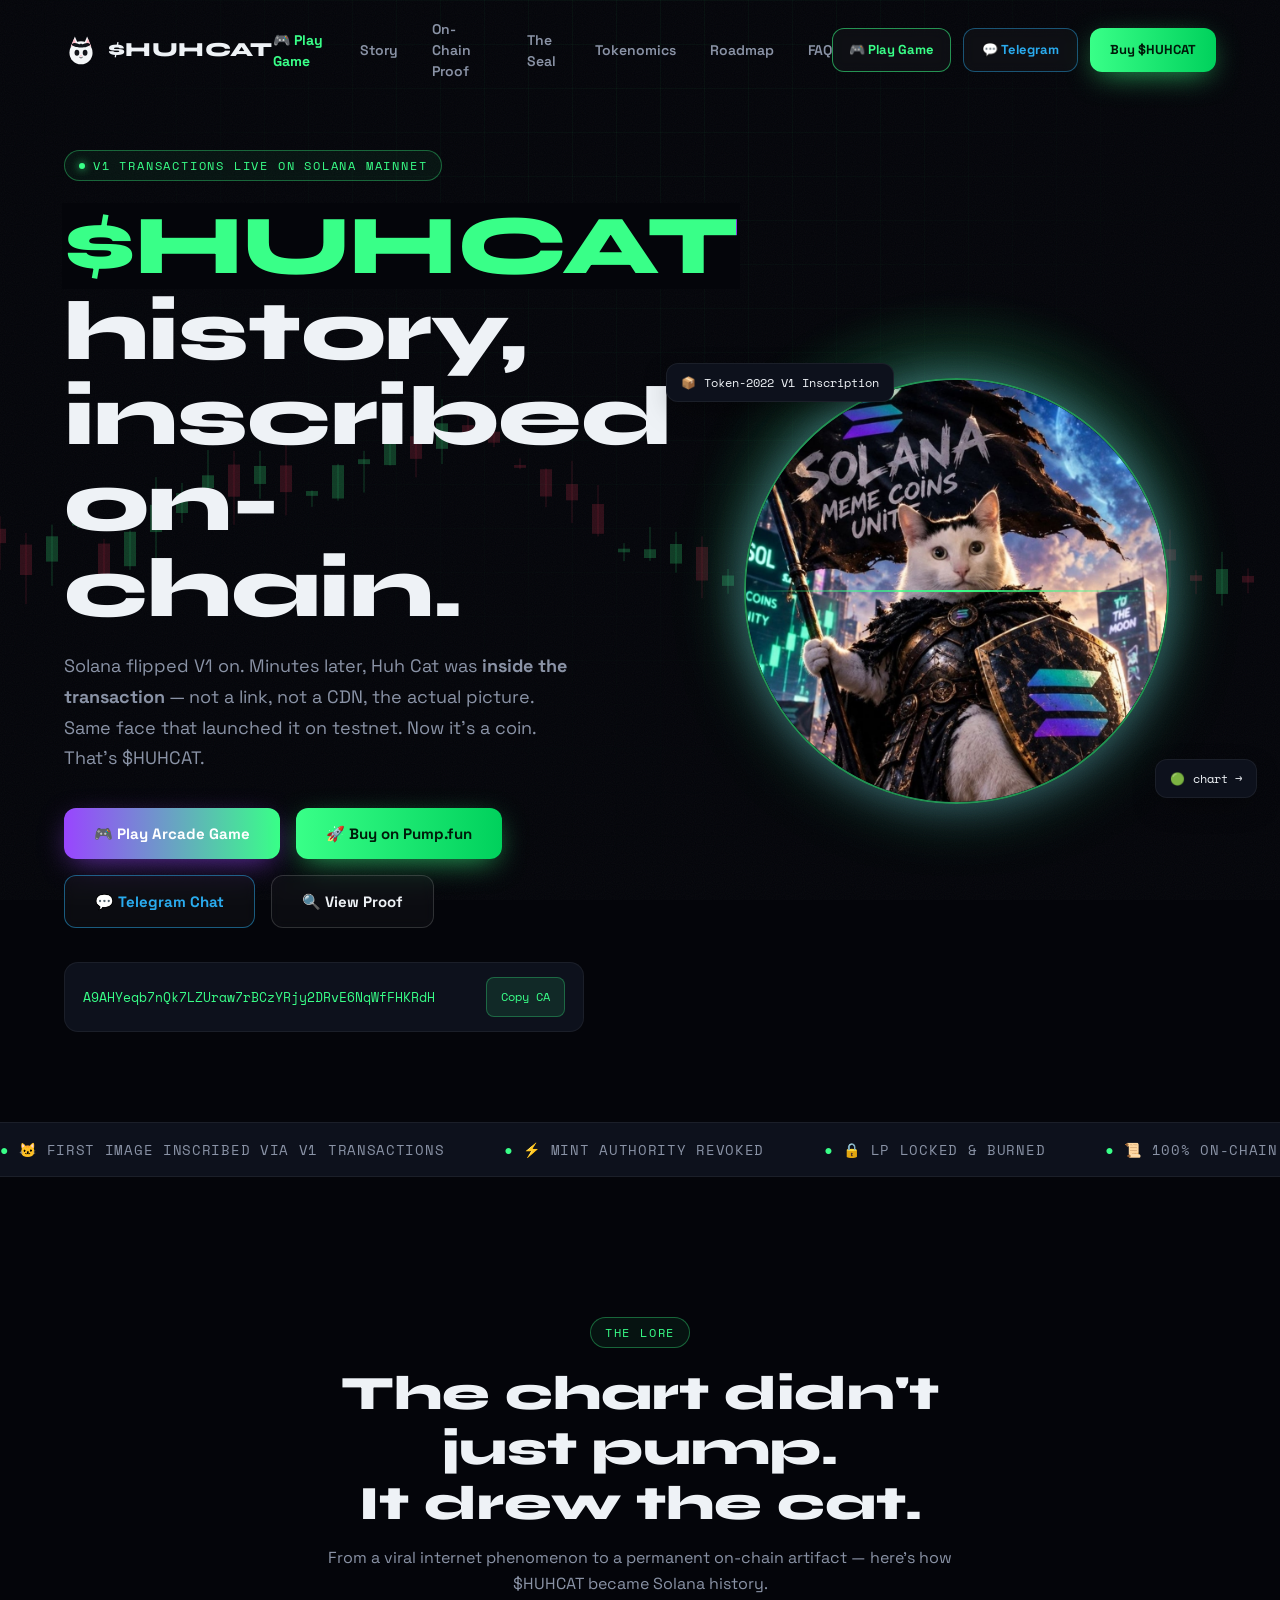
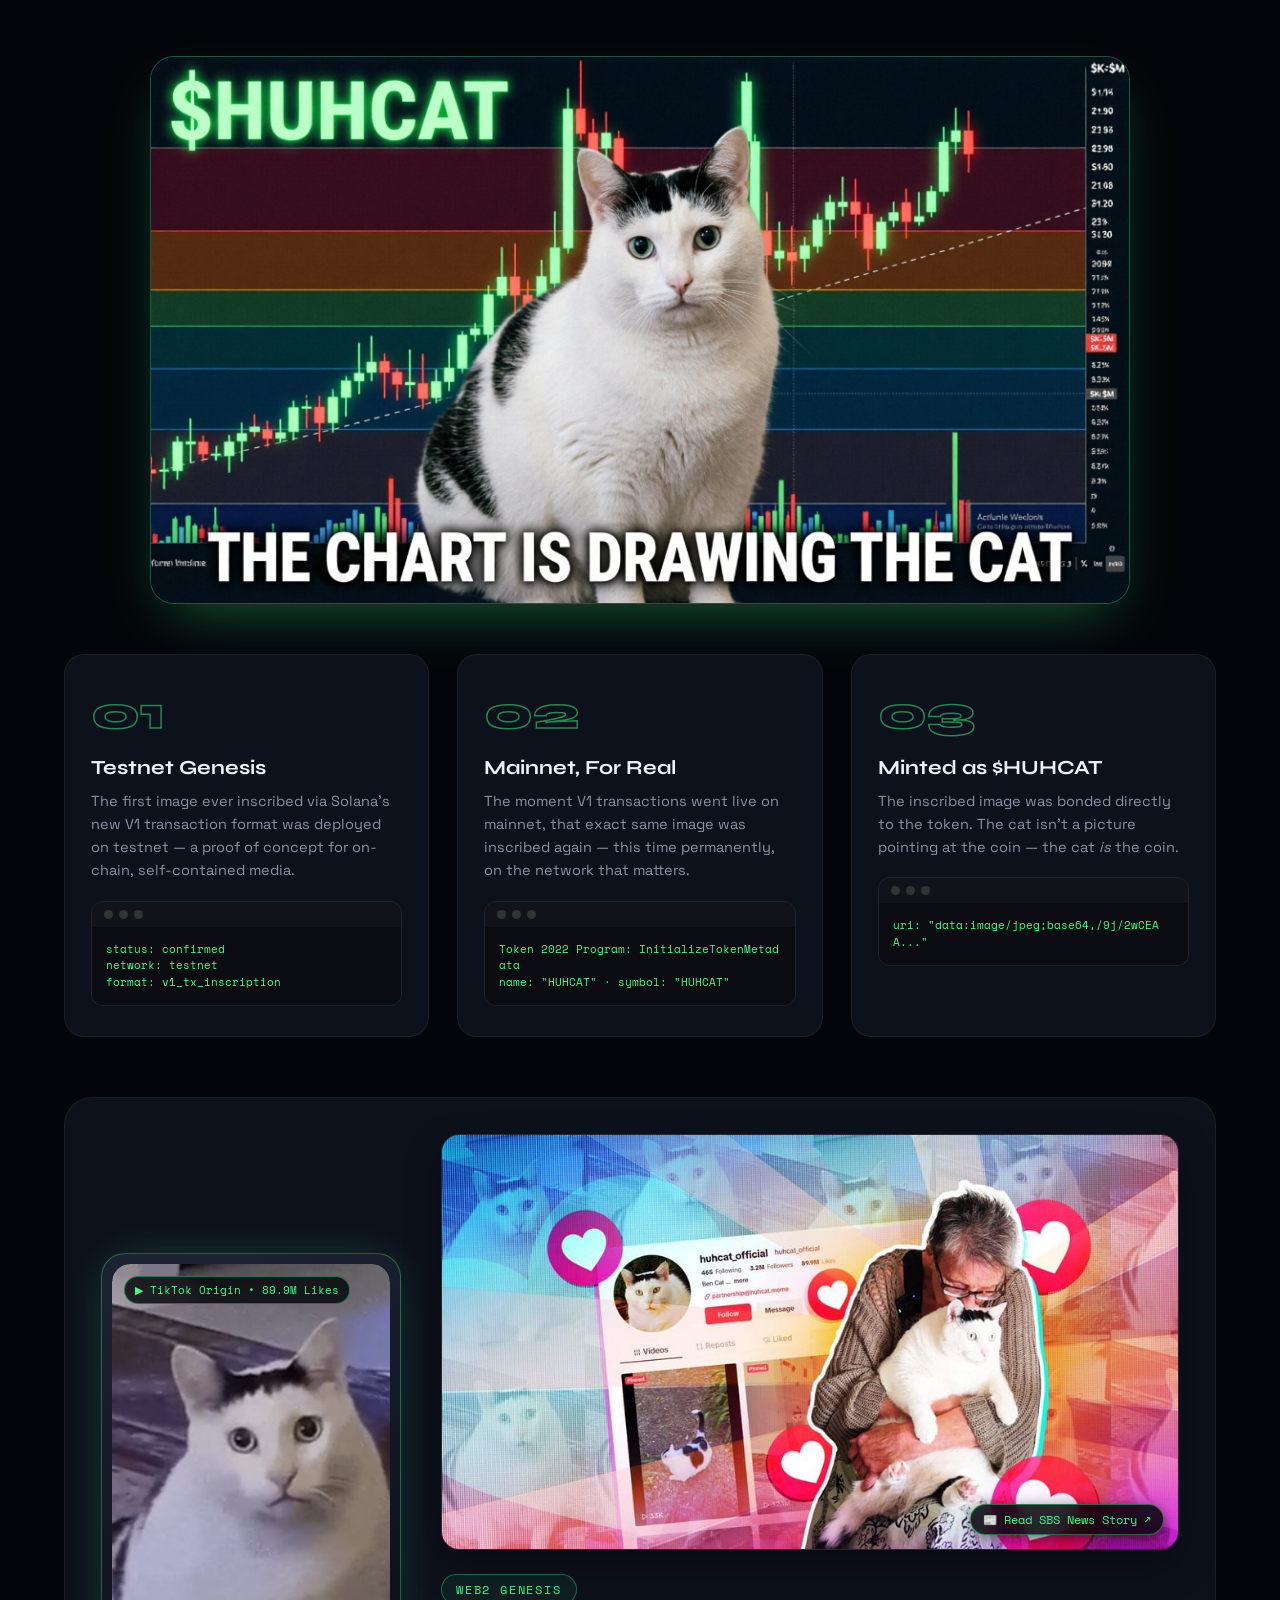
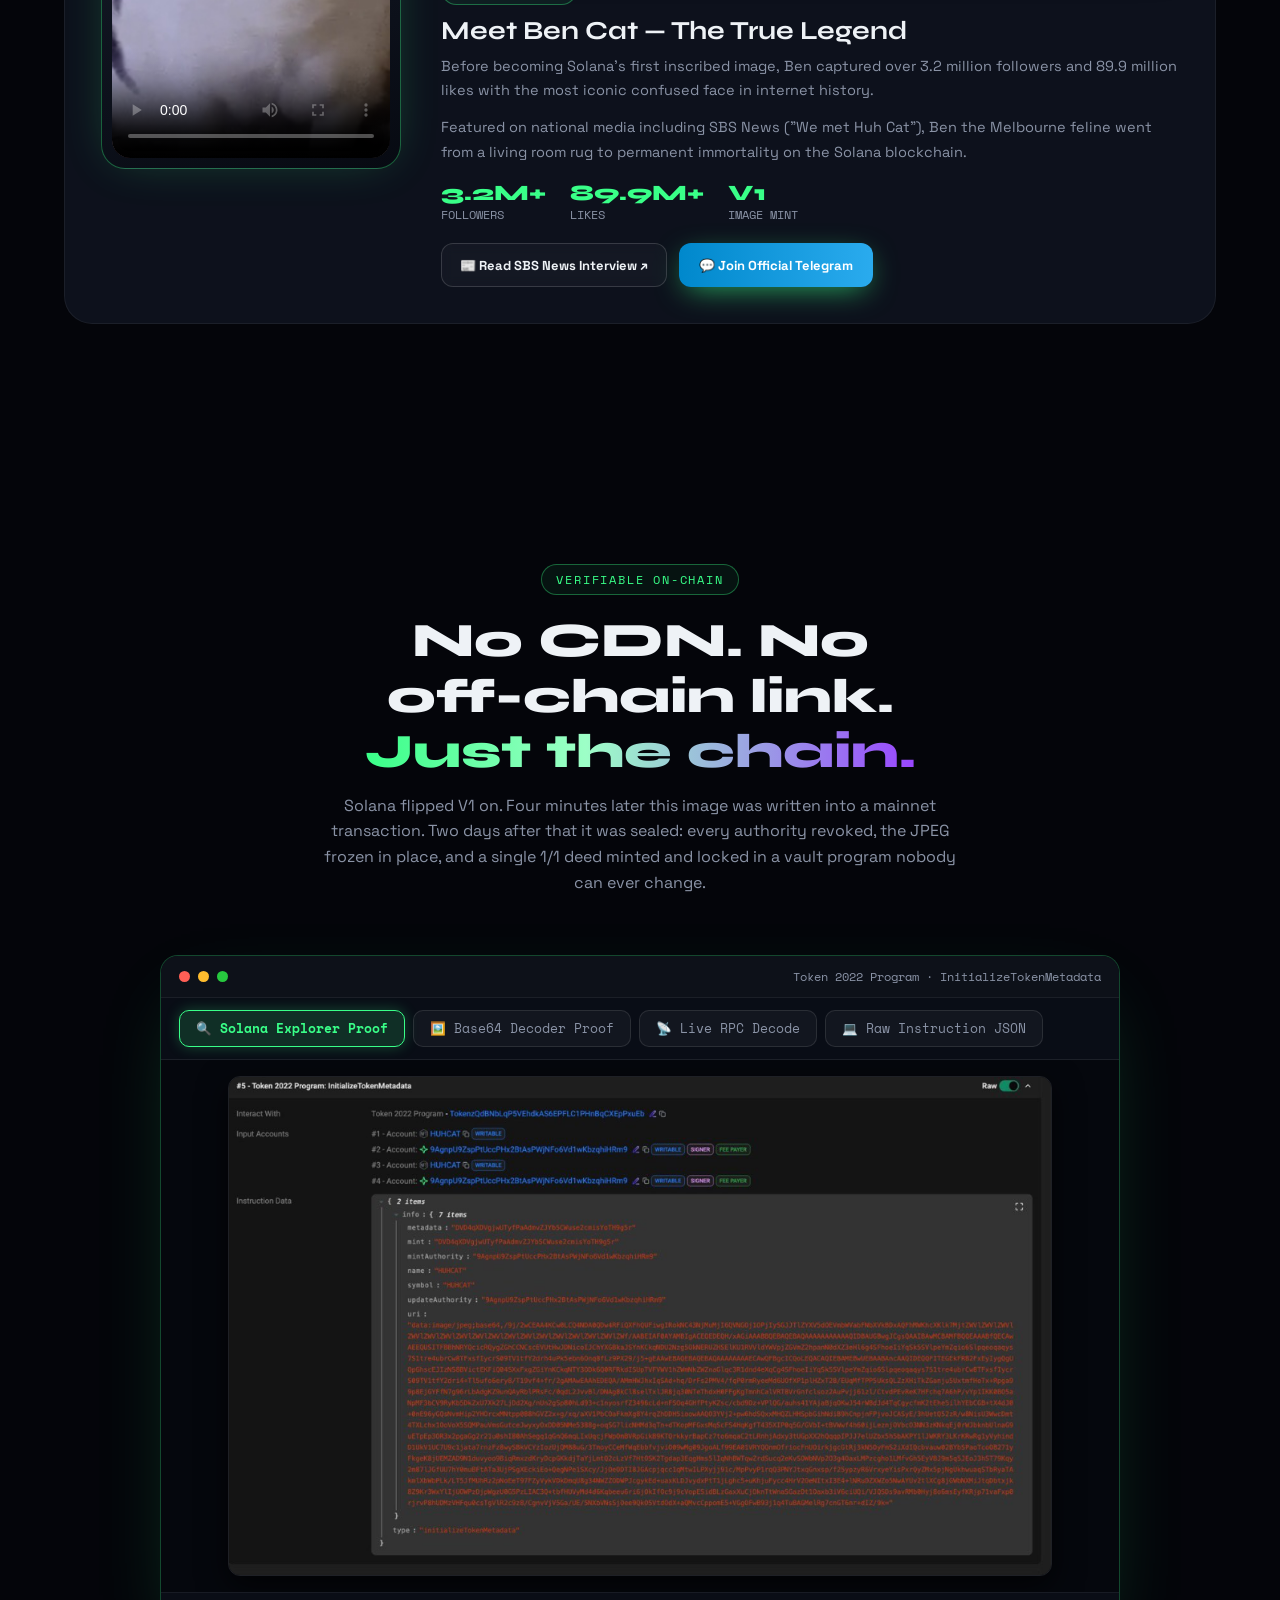
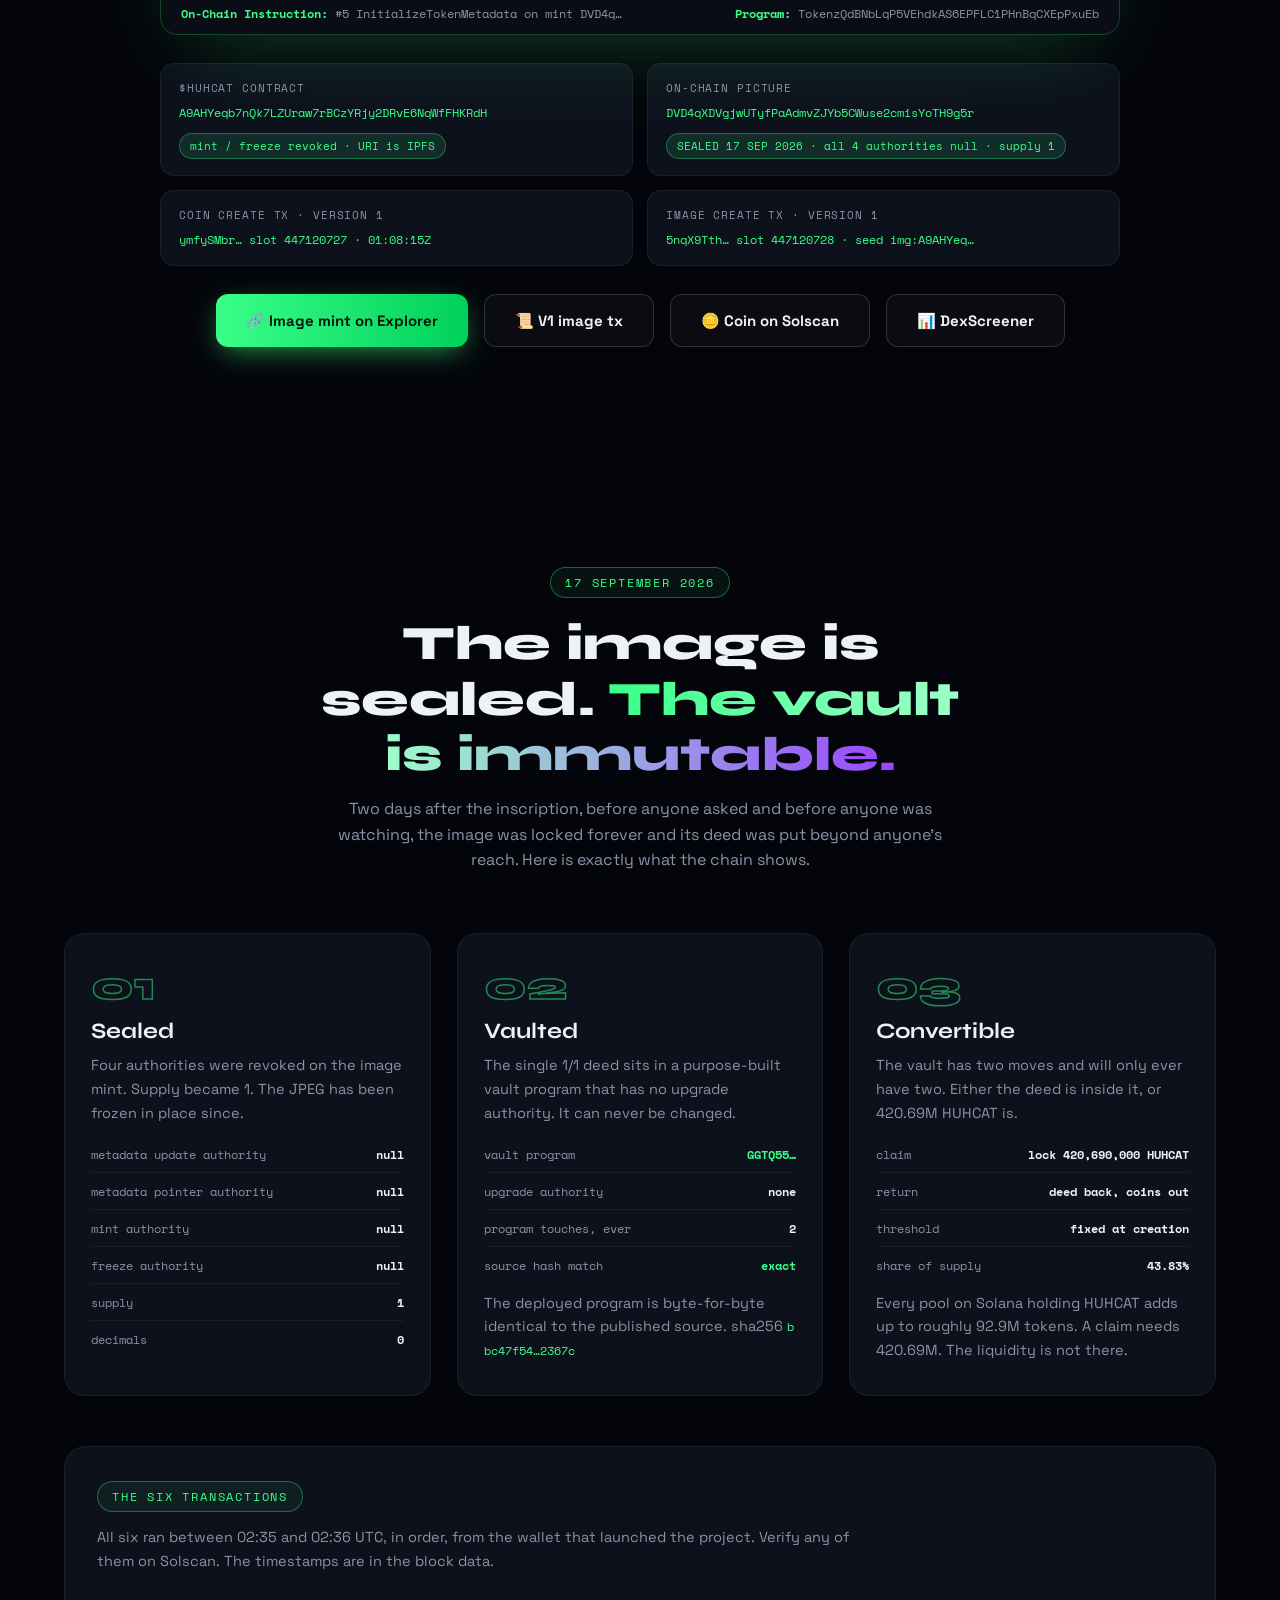
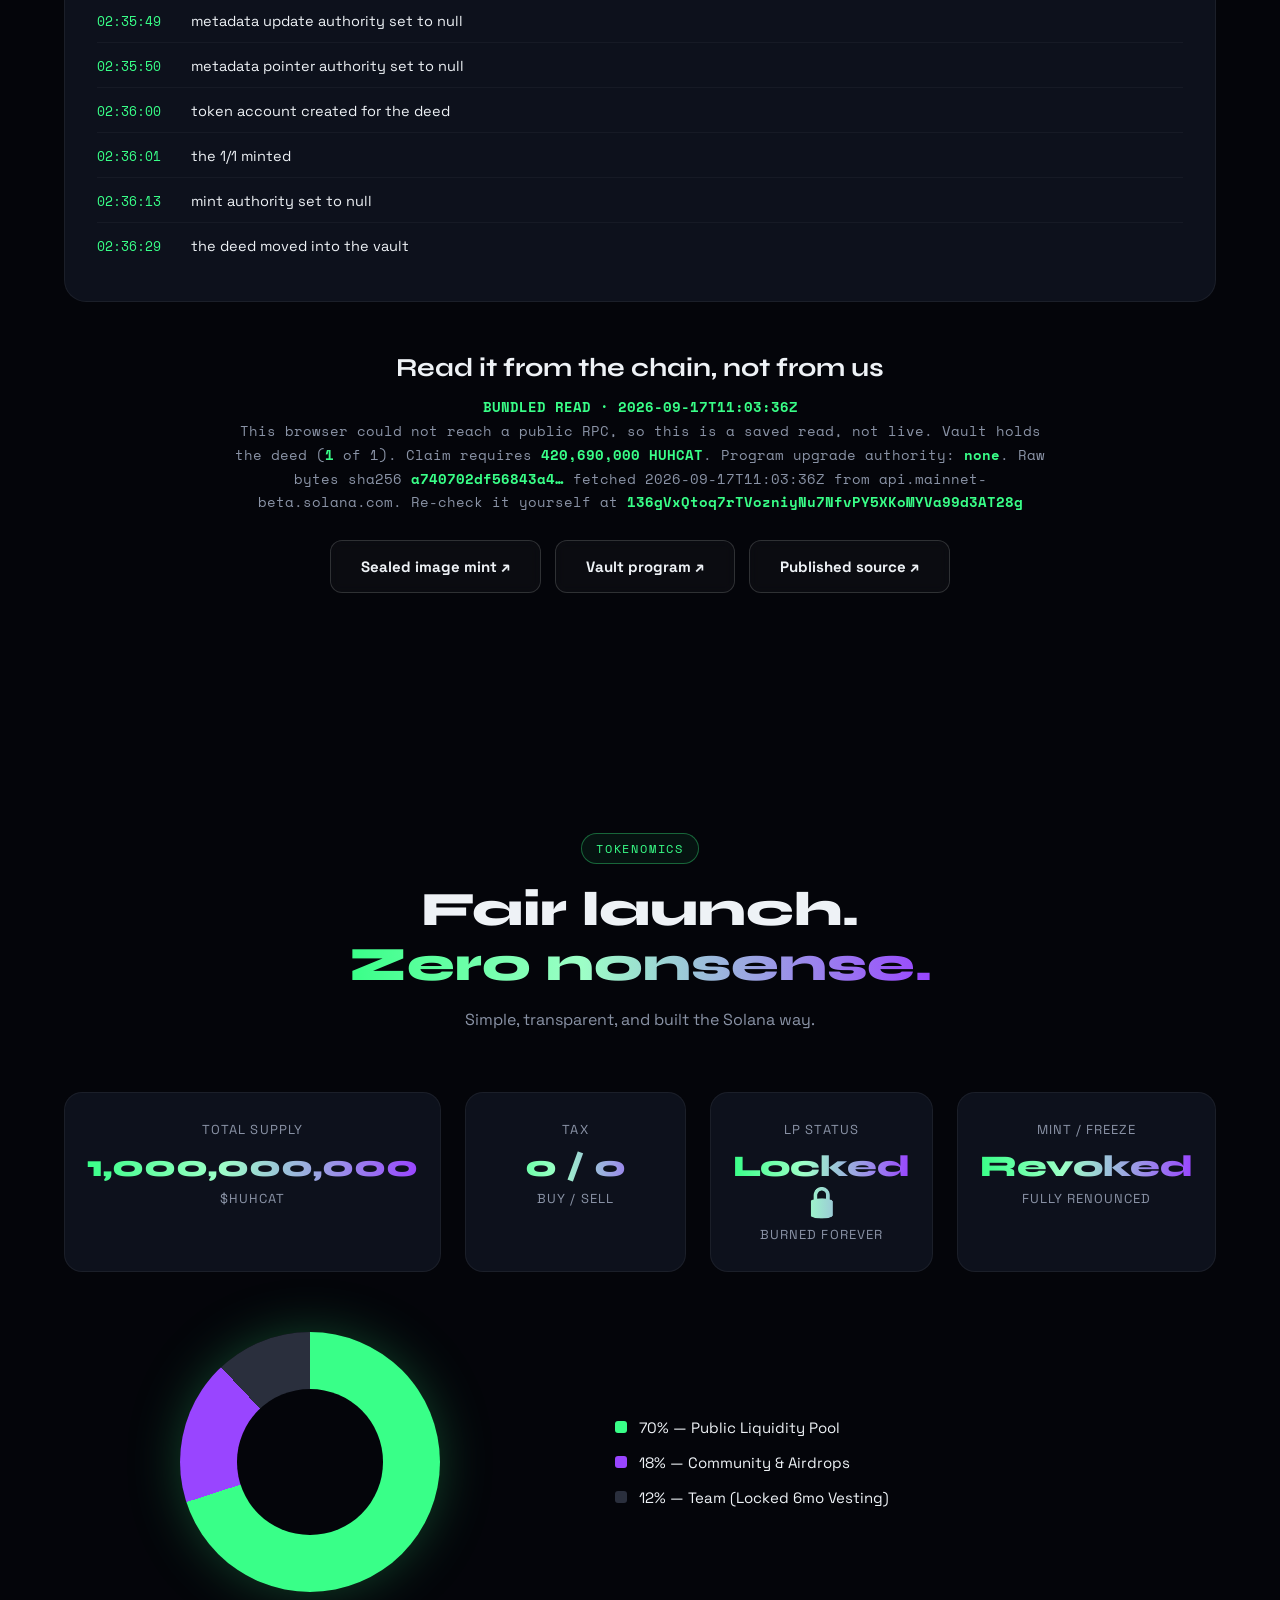
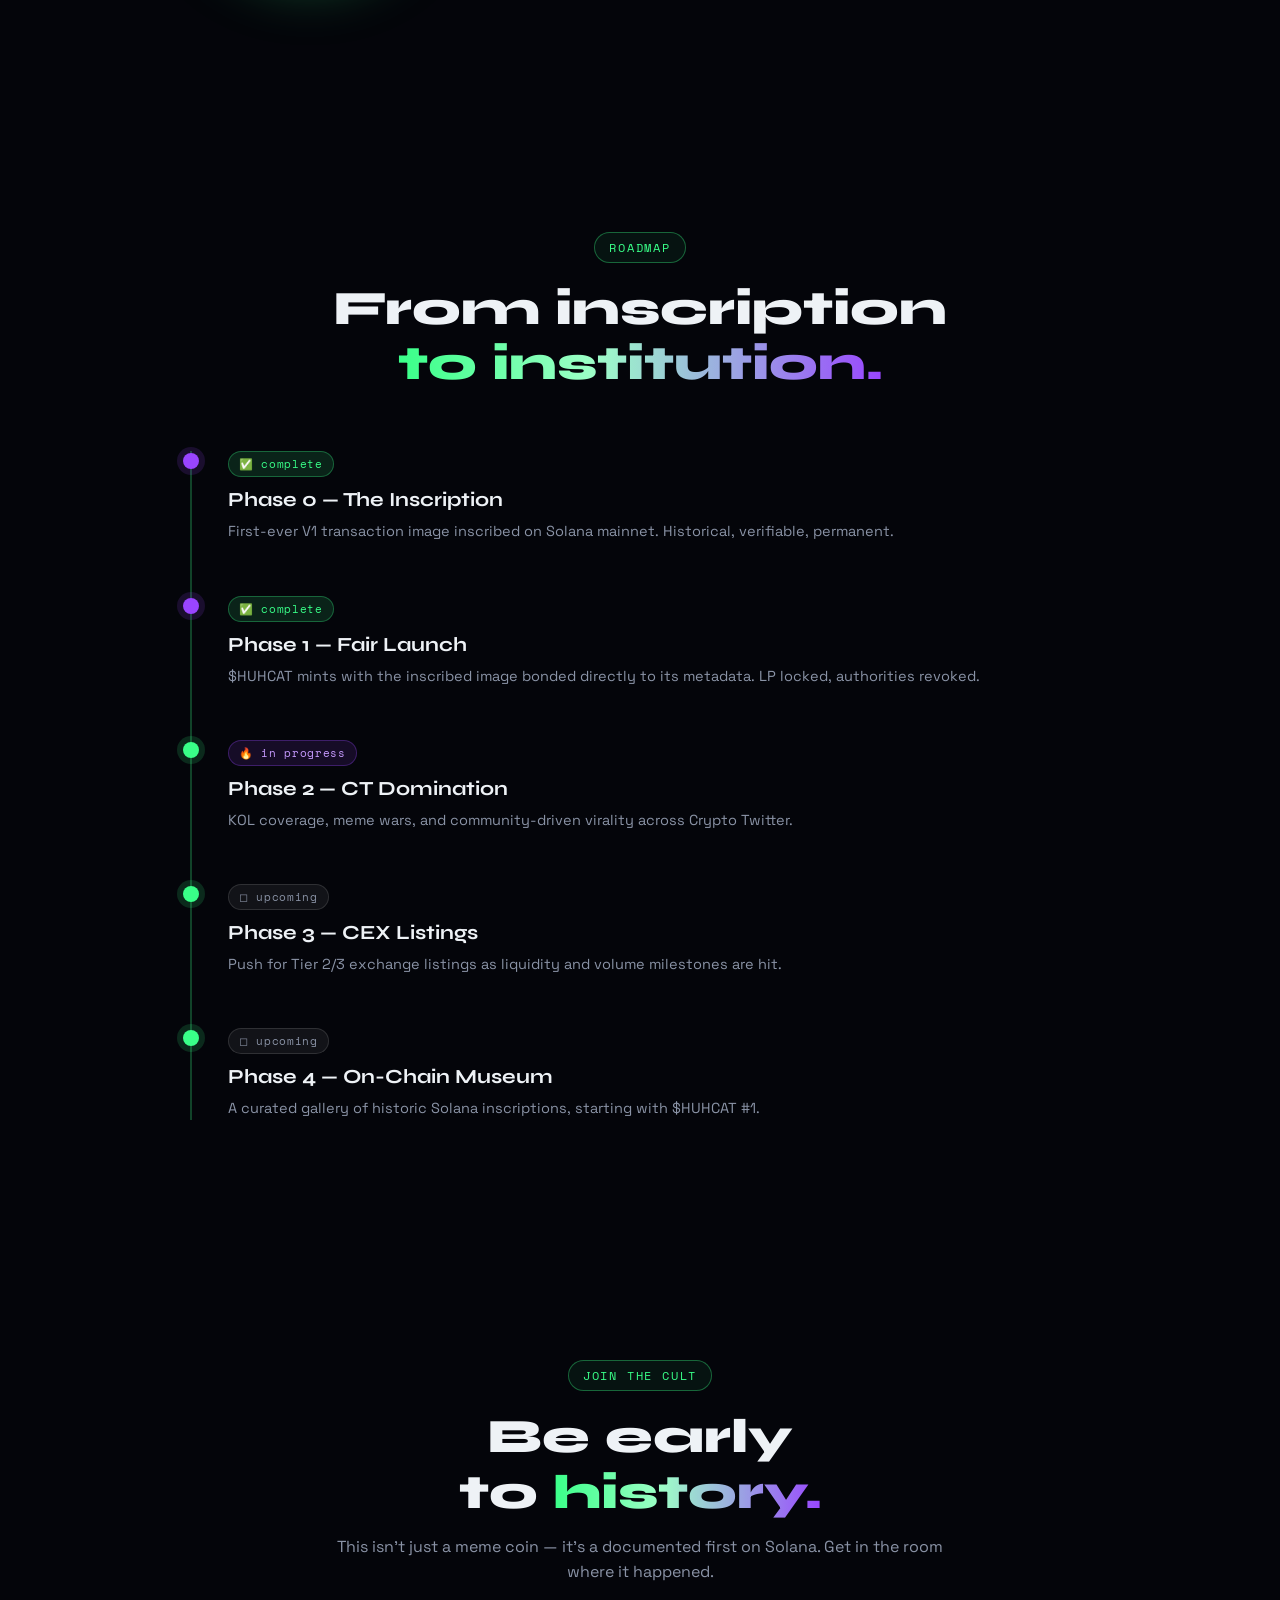
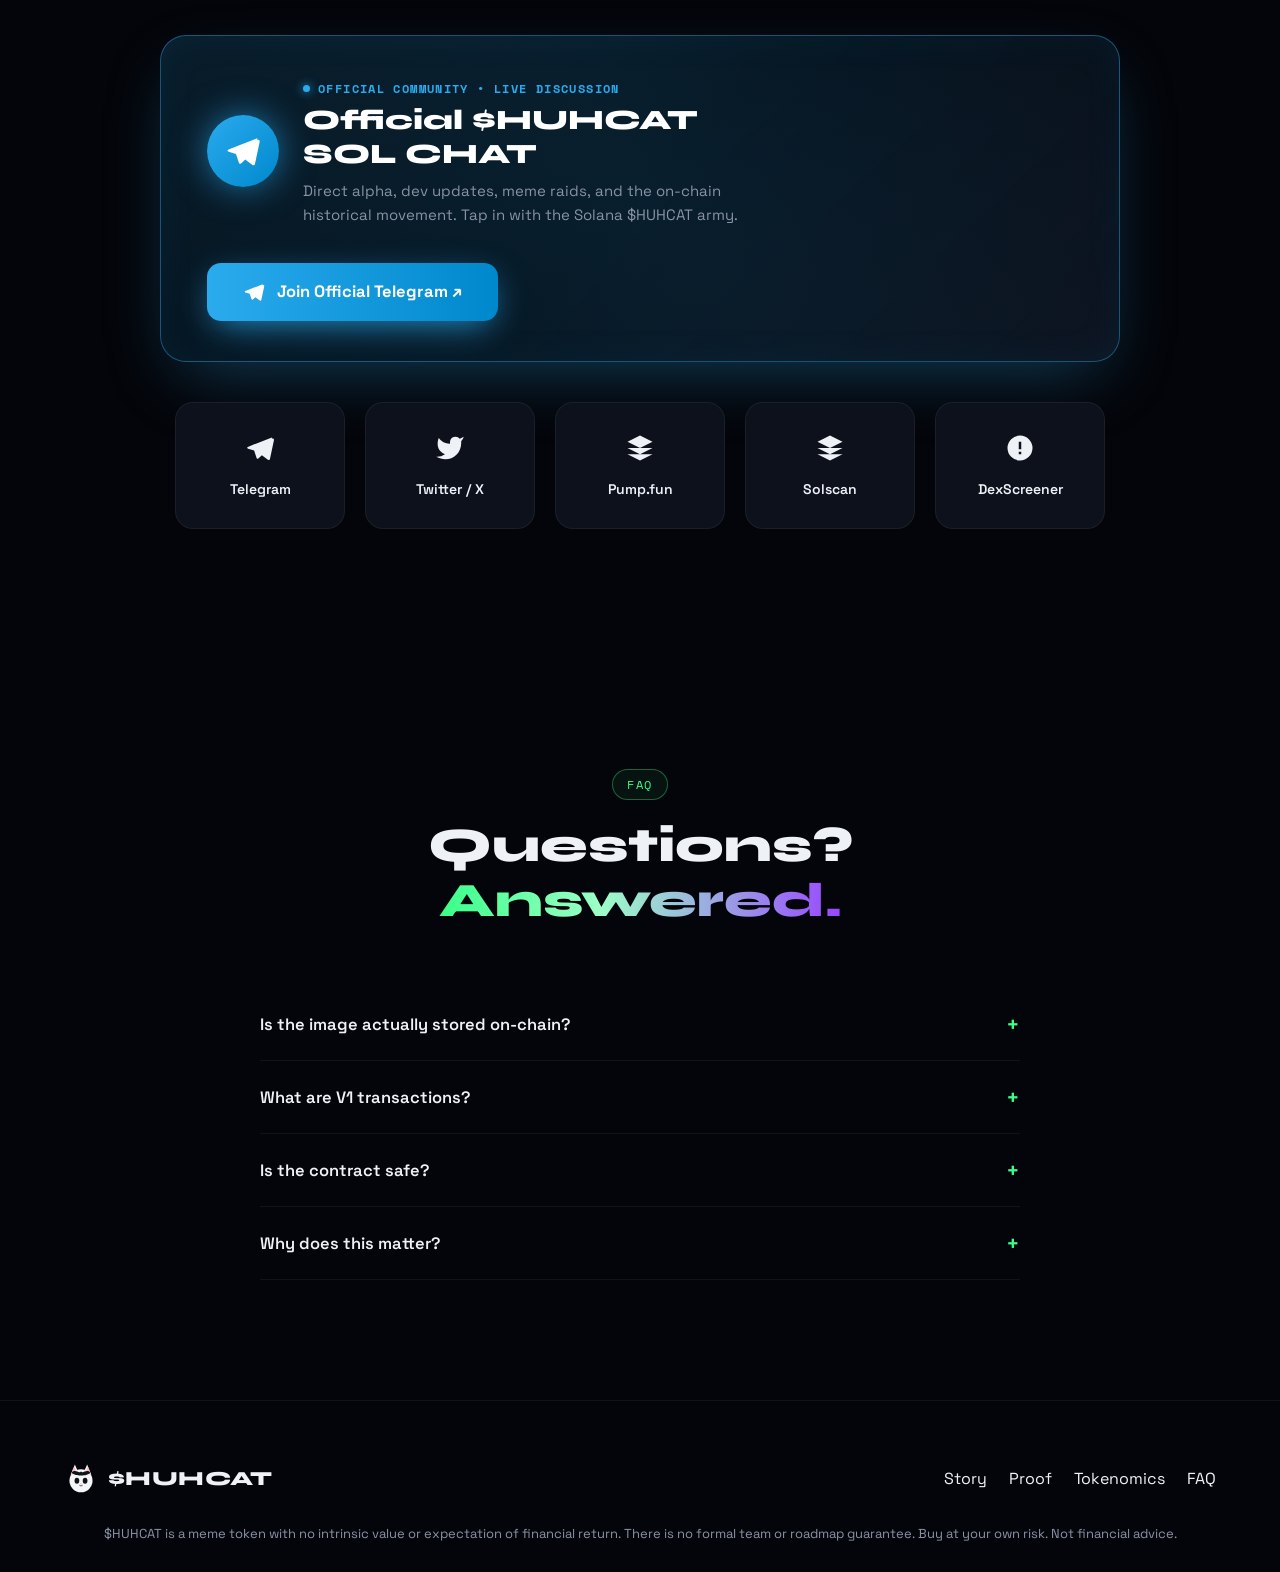
==== index.html @ cdc272d2 "fix(seal): cache-bust the snapshot fetches Returning visitors were served a cached pre-seal onchain-" ====
<!DOCTYPE html>
<html lang="en">
<head>
<meta charset="UTF-8">
<meta name="viewport" content="width=device-width, initial-scale=1, viewport-fit=cover">
<title>$HUHCAT — The First Inscribed Image on Solana V1</title>
<meta name="description" content="Solana flipped V1 on. Minutes later, Huh Cat was inside the transaction. Not a link, not a CDN, the actual picture. Same face that launched it on testnet. Now it's a coin. That's $HUHCAT.">

<!-- Open Graph / Facebook / Discord / Telegram -->
<meta property="og:type" content="website">
<meta property="og:url" content="https://jmthomasofficial.github.io/huhcat/">
<meta property="og:title" content="$HUHCAT — The First Inscribed Image on Solana V1">
<meta property="og:description" content="Solana flipped V1 on. Minutes later, Huh Cat was inside the transaction. Not a link, not a CDN, the actual picture. Same face that launched it on testnet. Now it's a coin. That's $HUHCAT.">
<meta property="og:image" content="https://jmthomasofficial.github.io/huhcat/og-image.jpg?v=2">
<meta property="og:image:width" content="1200">
<meta property="og:image:height" content="630">

<!-- Twitter / X -->
<meta name="twitter:card" content="summary_large_image">
<meta name="twitter:url" content="https://jmthomasofficial.github.io/huhcat/">
<meta name="twitter:title" content="$HUHCAT — The First Inscribed Image on Solana V1">
<meta name="twitter:description" content="Solana flipped V1 on. Minutes later, Huh Cat was inside the transaction. Not a link, not a CDN, the actual picture. Same face that launched it on testnet. Now it's a coin. That's $HUHCAT.">
<meta name="twitter:image" content="https://jmthomasofficial.github.io/huhcat/og-image.jpg?v=2">

<!-- Favicon -->
<link rel="icon" type="image/jpeg" href="huhcat.jpg">

<link rel="preconnect" href="https://fonts.googleapis.com">
<link href="https://fonts.googleapis.com/css2?family=Space+Grotesk:wght@400;500;600;700&family=Syne:wght@600;700;800&family=Space+Mono:wght@400;700&display=swap" rel="stylesheet">

<style>
  :root{
    --bg:#04050a;
    --bg2:#0a0d16;
    --panel:#0d111c;
    --panel-b:rgba(255,255,255,0.06);
    --green:#39ff88;
    --green-d:#00d15c;
    --purple:#9945ff;
    --red:#ff3b5c;
    --text:#eef2f6;
    --muted:#8a93a6;
    --mono:'Space Mono', monospace;
    --head:'Syne', sans-serif;
    --body:'Space Grotesk', sans-serif;
  }
  *{margin:0;padding:0;box-sizing:border-box;}
  html{scroll-behavior:smooth;overflow-x:clip;max-width:100%;}
  body{
    background:var(--bg);
    color:var(--text);
    font-family:var(--body);
    overflow-x:clip;
    max-width:100%;
    position:relative;
    -webkit-font-smoothing:antialiased;
    padding-left:env(safe-area-inset-left);
    padding-right:env(safe-area-inset-right);
  }
  body.menu-open{overflow:hidden;touch-action:none;}
  a{text-decoration:none;color:inherit;}
  ul{list-style:none;}
  img{max-width:100%;display:block;}

  ::selection{background:var(--green);color:#000;}

  /* ---------- scrollbar ---------- */
  ::-webkit-scrollbar{width:10px;}
  ::-webkit-scrollbar-track{background:var(--bg);}
  ::-webkit-scrollbar-thumb{background:linear-gradient(var(--green),var(--purple));border-radius:10px;}

  /* ---------- background fx ---------- */
  #bg-canvas{
    position:fixed;inset:0;z-index:0;opacity:.5;pointer-events:none;
  }
  .grid-overlay{
    position:fixed;inset:0;z-index:1;pointer-events:none;
    background-image:
      linear-gradient(rgba(57,255,136,.045) 1px, transparent 1px),
      linear-gradient(90deg, rgba(57,255,136,.045) 1px, transparent 1px);
    background-size:44px 44px;
    mask-image:radial-gradient(ellipse at 50% 0%, black 0%, transparent 70%);
  }
  .noise{
    position:fixed;inset:0;z-index:2;pointer-events:none;opacity:.04;
    background-image:url("data:image/svg+xml,%3Csvg xmlns='http://www.w3.org/2000/svg' width='100' height='100'%3E%3Cfilter id='n'%3E%3CfeTurbulence type='fractalNoise' baseFrequency='0.9' numOctaves='2' stitchTiles='stitch'/%3E%3C/filter%3E%3Crect width='100%25' height='100%25' filter='url(%23n)'/%3E%3C/svg%3E");
  }

  section, header, footer{position:relative;z-index:3;}
  section[id]{scroll-margin-top:84px;}

  /* ---------- utility ---------- */
  .wrap{width:100%;max-width:1200px;margin:0 auto;padding:0 24px;}
  .tag{
    display:inline-flex;align-items:center;gap:8px;
    font-family:var(--mono);font-size:12px;letter-spacing:.15em;text-transform:uppercase;
    color:var(--green);border:1px solid rgba(57,255,136,.35);
    background:rgba(57,255,136,.06);
    padding:6px 14px;border-radius:100px;
  }
  .tag .dot{width:6px;height:6px;border-radius:50%;background:var(--green);box-shadow:0 0 8px var(--green);animation:pulse 1.6s infinite;}
  @keyframes pulse{0%,100%{opacity:1;}50%{opacity:.3;}}

  .grad-text{
    background:linear-gradient(90deg, var(--green), #9dffc7 40%, var(--purple));
    -webkit-background-clip:text;background-clip:text;color:transparent;
  }

  .btn{
    display:inline-flex;align-items:center;justify-content:center;gap:10px;
    font-family:var(--body);font-weight:700;font-size:15px;
    padding:16px 30px;border-radius:12px;cursor:pointer;border:none;
    transition:transform .25s ease, box-shadow .25s ease, background .25s ease;
    white-space:nowrap;
    min-height:44px;
  }
  .btn:active{transform:scale(0.96);}
  .btn-primary{
    background:linear-gradient(90deg, var(--green), var(--green-d));
    color:#001a0a;box-shadow:0 0 0 rgba(57,255,136,0), 0 8px 30px -8px rgba(57,255,136,.7);
  }
  .btn-primary:hover{transform:translateY(-3px);box-shadow:0 14px 34px -8px rgba(57,255,136,.9);}
  .btn-ghost{
    background:rgba(255,255,255,.03);
    border:1px solid rgba(255,255,255,.15);
    color:var(--text);
    backdrop-filter:blur(6px);
  }
  .btn-ghost:hover{border-color:var(--green);color:var(--green);transform:translateY(-3px);}

  .section-head{max-width:640px;margin:0 auto 60px;text-align:center;}
  .section-head h2{
    font-family:var(--head);font-size:clamp(28px,7vw,48px);font-weight:800;
    margin:18px 0 14px;line-height:1.15;text-wrap:balance;
  }
  .section-head p{color:var(--muted);font-size:16px;line-height:1.6;}

  .reveal{opacity:0;transform:translateY(30px);transition:all .8s cubic-bezier(.2,.7,.2,1);}
  .reveal.in{opacity:1;transform:translateY(0);}

  /* ---------- nav ---------- */
  header{
    position:fixed;top:0;left:0;right:0;z-index:50;
    padding:max(18px, env(safe-area-inset-top)) 0 18px;transition:padding .3s ease, background .3s ease, border-color .3s ease;
  }
  header.scrolled{
    background:rgba(4,5,10,.75);backdrop-filter:blur(16px);
    border-bottom:1px solid rgba(255,255,255,.06);
    padding:max(10px, env(safe-area-inset-top)) 0 10px;
  }
  nav{display:flex;align-items:center;justify-content:space-between;}
  .logo{display:flex;align-items:center;gap:10px;font-family:var(--head);font-weight:800;font-size:20px;letter-spacing:.02em;}
  .logo svg{width:34px;height:34px;}
  .nav-links{display:flex;gap:34px;align-items:center;}
  .nav-links a{
    font-size:14px;font-weight:600;color:var(--muted);position:relative;transition:color .2s;
  }
  .nav-links a:hover{color:var(--text);}
  .nav-links a::after{
    content:'';position:absolute;left:0;bottom:-6px;width:0;height:2px;background:var(--green);transition:width .25s;
  }
  .nav-links a:hover::after{width:100%;}
  .nav-cta{display:flex;gap:12px;align-items:center;}
  .nav-mobile-only{display:none;}
  .nav-overlay{
    display:none;position:fixed;inset:0;z-index:45;
    background:rgba(4,5,10,.62);backdrop-filter:blur(6px);
    opacity:0;pointer-events:none;transition:opacity .3s ease;
  }
  .nav-overlay.open{opacity:1;pointer-events:auto;}
  .burger{
    display:none;flex-direction:column;justify-content:center;align-items:center;
    gap:5px;cursor:pointer;z-index:60;
    width:44px;height:44px;margin-right:-10px;
    background:transparent;border:0;padding:0;color:inherit;
  }
  .burger span{width:22px;height:2px;background:var(--text);transition:transform .3s ease,opacity .3s ease;display:block;}
  .burger.open span:nth-child(1){transform:translateY(7px) rotate(45deg);}
  .burger.open span:nth-child(2){opacity:0;}
  .burger.open span:nth-child(3){transform:translateY(-7px) rotate(-45deg);}

  @media(max-width:920px){
    .nav-overlay{display:block;}
    .nav-links{
      position:fixed;inset:0 0 0 22%;background:#070a12;
      flex-direction:column;justify-content:center;align-items:stretch;
      gap:8px;padding:88px 28px 32px;
      transform:translateX(100%);transition:transform .4s ease;
      border-left:1px solid rgba(255,255,255,.08);
      z-index:55;overflow-y:auto;
    }
    .nav-links.open{transform:translateX(0);}
    .nav-links a{font-size:20px;color:var(--text);display:block;padding:12px 0;min-height:44px;}
    .nav-links a::after{display:none;}
    .nav-mobile-only{display:list-item;}
    .burger{display:flex;}
    .nav-cta .btn{display:none;}
  }

  /* ---------- hero ---------- */
  .hero{
    min-height:100vh;display:flex;align-items:center;
    padding:150px 0 90px;
    position:relative;
  }
  .hero-grid{
    display:grid;grid-template-columns:1.05fr .95fr;gap:60px;align-items:center;
  }
  .hero-grid > *{min-width:0;}
  .hero h1{
    font-family:var(--head);font-weight:800;
    font-size:clamp(34px,9vw,84px);line-height:1.02;letter-spacing:-.01em;
    margin:22px 0 20px;
  }
  .glitch{position:relative;display:inline-block;}
  .glitch::before,.glitch::after{
    content:attr(data-text);position:absolute;left:0;top:0;width:100%;
    overflow:hidden;background:var(--bg);
  }
  .glitch::before{
    left:2px;text-shadow:-2px 0 var(--purple);animation:glitch1 3.2s infinite linear alternate-reverse;
  }
  .glitch::after{
    left:-2px;text-shadow:2px 0 var(--green);animation:glitch2 2.6s infinite linear alternate-reverse;
  }
  @keyframes glitch1{
    0%{clip-path:inset(10% 0 80% 0);} 20%{clip-path:inset(60% 0 5% 0);}
    40%{clip-path:inset(30% 0 45% 0);} 60%{clip-path:inset(80% 0 2% 0);}
    80%{clip-path:inset(5% 0 70% 0);} 100%{clip-path:inset(45% 0 30% 0);}
  }
  @keyframes glitch2{
    0%{clip-path:inset(70% 0 10% 0);} 25%{clip-path:inset(15% 0 60% 0);}
    50%{clip-path:inset(50% 0 20% 0);} 75%{clip-path:inset(5% 0 85% 0);}
    100%{clip-path:inset(35% 0 40% 0);}
  }
  .hero p.lead{
    font-size:18px;color:var(--muted);max-width:520px;line-height:1.7;margin-bottom:34px;
  }
  .hero-actions{display:flex;flex-wrap:wrap;gap:16px;margin-bottom:34px;}

  .ca-box{
    display:flex;align-items:center;gap:12px;
    background:var(--panel);border:1px solid var(--panel-b);
    padding:14px 18px;border-radius:14px;max-width:520px;width:100%;min-width:0;
  }
  .ca-box span{
    font-family:var(--mono);font-size:13px;color:var(--green);
    overflow:hidden;text-overflow:ellipsis;white-space:nowrap;
    flex:1;min-width:0;
  }
  .ca-box button{
    background:rgba(57,255,136,.1);border:1px solid rgba(57,255,136,.3);
    color:var(--green);padding:8px 14px;border-radius:8px;font-family:var(--mono);
    font-size:12px;cursor:pointer;flex-shrink:0;transition:.2s;
    min-height:40px;
  }
  .ca-box button:hover{background:var(--green);color:#001a0a;}

  /* hero visual */
  .hero-visual{
    position:relative;display:flex;align-items:center;justify-content:center;
    aspect-ratio:1/1;width:100%;max-width:100%;
  }
  .orb{
    position:absolute;width:110%;height:110%;border-radius:50%;
    background:radial-gradient(circle at 50% 40%, rgba(57,255,136,.25), transparent 60%);
    filter:blur(10px);animation:spin 14s linear infinite;
  }
  @keyframes spin{to{transform:rotate(360deg);}}
  .ring{display:none;}
  .cat-frame{
    position:relative;width:82%;aspect-ratio:1/1;border-radius:50%;
    background:linear-gradient(160deg, #0e1420, #070a12);
    border:2.5px solid rgba(57,255,136,.55);
    box-shadow:0 0 70px -10px rgba(57,255,136,.6), 0 0 40px rgba(153,69,255,.35);
    display:flex;align-items:center;justify-content:center;overflow:hidden;
  }
  .cat-frame img{width:100%;height:100%;object-fit:cover;border-radius:50%;}
  .cat-frame .fallback-icon{width:60%;height:60%;}
  .cat-frame .scan{
    position:absolute;left:0;right:0;height:2px;background:linear-gradient(90deg,transparent,var(--green),transparent);
    animation:scan 2.4s linear infinite;
  }
  @keyframes scan{0%{top:0;}100%{top:100%;}}
  .float-chip{
    position:absolute;background:var(--panel);border:1px solid var(--panel-b);
    padding:10px 14px;border-radius:12px;font-family:var(--mono);font-size:12px;
    display:flex;align-items:center;gap:8px;backdrop-filter:blur(10px);
    box-shadow:0 10px 30px -10px rgba(0,0,0,.6);
  }
  .chip1{top:6%;left:-6%;animation:floaty 4s ease-in-out infinite;}
  .chip2{bottom:10%;right:-8%;animation:floaty 5s ease-in-out infinite reverse;}
  @keyframes floaty{0%,100%{transform:translateY(0);}50%{transform:translateY(-14px);}}

  /* marquee */
  .marquee{
    border-top:1px solid var(--panel-b);border-bottom:1px solid var(--panel-b);
    background:var(--panel);padding:16px 0;overflow:hidden;white-space:nowrap;
  }
  .marquee-track{display:inline-flex;gap:60px;animation:scroll 22s linear infinite;}
  .marquee-track span{
    font-family:var(--mono);font-size:14px;letter-spacing:.05em;color:var(--muted);
    display:inline-flex;align-items:center;gap:10px;
  }
  .marquee-track span b{color:var(--green);}
  @keyframes scroll{from{transform:translateX(0);}to{transform:translateX(-50%);}}

  /* ---------- story ---------- */
  .story{padding:140px 0;}
  .timeline{display:grid;grid-template-columns:repeat(3,1fr);gap:28px;}
  .tl-card{
    background:var(--panel);border:1px solid var(--panel-b);border-radius:20px;
    padding:30px 26px;position:relative;overflow:hidden;transition:.35s;
  }
  .tl-card:hover{transform:translateY(-8px);border-color:rgba(57,255,136,.4);box-shadow:0 20px 50px -20px rgba(57,255,136,.3);}
  .tl-card .num{
    font-family:var(--head);font-size:46px;font-weight:800;color:transparent;
    -webkit-text-stroke:1.5px rgba(57,255,136,.5);margin-bottom:14px;
  }
  .tl-card h3{font-family:var(--head);font-size:20px;margin-bottom:10px;}
  .tl-card p{color:var(--muted);font-size:14.5px;line-height:1.6;}
  .tl-card .mockshot{
    margin-top:18px;border-radius:12px;overflow:hidden;border:1px solid rgba(255,255,255,.08);
  }
  .mockshot .bar{
    background:#12121a;padding:8px 12px;display:flex;gap:6px;
  }
  .mockshot .bar i{width:9px;height:9px;border-radius:50%;background:#333;}
  .mockshot .body{
    background:#0a0c12;padding:14px;font-family:var(--mono);font-size:10.5px;color:var(--green);
    line-height:1.6;word-break:break-all;max-height:110px;overflow:hidden;
  }

  /* ---------- story visuals ---------- */
  .chart-feature-card{
    max-width:980px;margin:0 auto 50px;border-radius:24px;overflow:hidden;
    background:var(--panel);border:1px solid rgba(57,255,136,.3);
    box-shadow:0 24px 60px -20px rgba(57,255,136,.35);
    position:relative;
  }
  .chart-feature-card img{
    width:100%;height:auto;display:block;
  }
  .chart-feature-card .scan{
    position:absolute;left:0;right:0;height:2px;background:linear-gradient(90deg,transparent,var(--green),transparent);
    animation:scan 3.5s linear infinite;
  }
  .lore-grid{
    display:grid;grid-template-columns:300px 1fr;gap:40px;align-items:center;
    margin-top:60px;background:var(--panel);border:1px solid var(--panel-b);
    border-radius:28px;padding:36px;position:relative;overflow:hidden;
  }
  .phone-mockup{
    position:relative;width:100%;max-width:300px;margin:0 auto;border-radius:24px;
    background:linear-gradient(160deg,#1c2333,#070a12);padding:10px;
    border:1px solid rgba(57,255,136,.35);box-shadow:0 0 50px -15px rgba(57,255,136,.3);
  }
  .phone-screen{
    position:relative;border-radius:18px;overflow:hidden;background:#000;
    aspect-ratio:9/16;display:flex;align-items:center;justify-content:center;
  }
  .phone-screen video{
    width:100%;height:100%;object-fit:cover;display:block;border-radius:18px;
  }
  .video-badge{
    position:absolute;top:12px;left:12px;background:rgba(4,5,10,.82);backdrop-filter:blur(8px);
    border:1px solid rgba(57,255,136,.4);color:var(--green);font-family:var(--mono);
    font-size:10.5px;padding:5px 10px;border-radius:100px;pointer-events:none;z-index:2;
  }
  .lore-content{display:flex;flex-direction:column;gap:24px;}
  .lore-img-wrap{
    display:block;border-radius:18px;overflow:hidden;border:1px solid rgba(255,255,255,.1);
    box-shadow:0 15px 40px -10px rgba(0,0,0,.6);transition:transform .3s ease, border-color .3s ease, box-shadow .3s ease;
    cursor:pointer;position:relative;
  }
  .lore-img-wrap:hover{
    transform:translateY(-6px) scale(1.01);border-color:var(--green);
    box-shadow:0 20px 50px -15px rgba(57,255,136,.35);
  }
  .lore-img-wrap img{width:100%;height:auto;display:block;}
  .lore-img-wrap .link-badge{
    position:absolute;bottom:14px;right:14px;background:rgba(4,5,10,.85);backdrop-filter:blur(8px);
    border:1px solid rgba(57,255,136,.4);color:var(--green);font-family:var(--mono);
    font-size:11.5px;padding:6px 12px;border-radius:100px;display:inline-flex;align-items:center;gap:6px;
    box-shadow:0 4px 15px rgba(0,0,0,.5);
  }
  .lore-info h3{font-family:var(--head);font-size:26px;margin:10px 0 8px;}
  .lore-info p{color:var(--muted);font-size:14.5px;line-height:1.7;margin-bottom:12px;}
  .lore-stats{display:flex;gap:24px;margin-top:16px;}
  .lore-stat-val{font-family:var(--head);font-size:22px;font-weight:800;color:var(--green);}
  .lore-stat-lbl{font-size:12px;color:var(--muted);text-transform:uppercase;font-family:var(--mono);}

  /* ---------- proof / terminal ---------- */
  .proof{padding:100px 0;}
  .terminal{
    background:#070a10;border:1px solid rgba(57,255,136,.25);border-radius:18px;
    box-shadow:0 30px 80px -30px rgba(57,255,136,.25);
    max-width:960px;margin:0 auto;overflow:hidden;
  }
  .terminal-top{
    display:flex;align-items:center;justify-content:space-between;
    background:#0d1119;padding:12px 18px;border-bottom:1px solid rgba(255,255,255,.06);
  }
  .terminal-top .dots{display:flex;gap:8px;}
  .terminal-top .dots i{width:11px;height:11px;border-radius:50%;}
  .terminal-top .dots i:nth-child(1){background:#ff5f56;}
  .terminal-top .dots i:nth-child(2){background:#ffbd2e;}
  .terminal-top .dots i:nth-child(3){background:#27c93f;}
  .terminal-top span{font-family:var(--mono);font-size:12px;color:var(--muted);}

  /* proof interactive tabs */
  .proof-tabs{
    display:flex;gap:8px;background:#090d16;padding:12px 18px;
    border-bottom:1px solid rgba(255,255,255,.08);overflow-x:auto;
  }
  .proof-tab-btn{
    background:rgba(255,255,255,.04);border:1px solid rgba(255,255,255,.1);
    color:var(--muted);padding:8px 16px;border-radius:10px;font-family:var(--mono);
    font-size:12.5px;cursor:pointer;transition:.25s;display:inline-flex;align-items:center;gap:8px;
    white-space:nowrap;
  }
  .proof-tab-btn:hover{color:var(--text);border-color:rgba(57,255,136,.4);}
  .proof-tab-btn.active{
    background:rgba(57,255,136,.14);border-color:var(--green);color:var(--green);
    font-weight:700;box-shadow:0 0 14px rgba(57,255,136,.25);
  }
  .proof-pane{display:none;}
  .proof-pane.active{display:block;}
  .proof-pane-img{
    padding:16px;background:#05070d;display:flex;justify-content:center;align-items:center;
    min-height:360px;overflow:hidden;
  }
  .proof-pane-img img{
    max-height:500px;width:auto;max-width:100%;border-radius:12px;
    border:1px solid rgba(255,255,255,.1);box-shadow:0 10px 30px rgba(0,0,0,.7);
    object-fit:contain;
  }
  .proof-caption{
    padding:12px 20px;background:#0a0d16;border-top:1px solid rgba(255,255,255,.06);
    font-family:var(--mono);font-size:12px;color:var(--muted);display:flex;align-items:center;justify-content:space-between;
    flex-wrap:wrap;gap:10px;
  }
  .proof-caption b{color:var(--green);}

  .terminal-body{padding:26px;font-family:var(--mono);font-size:13px;line-height:1.85;color:#c9d4e0;max-height:420px;overflow:auto;}
  .terminal-body .k{color:#9dffc7;}
  .terminal-body .s{color:var(--green);}
  .terminal-body .c{color:var(--muted);}
  .terminal-body .p{color:var(--purple);}
  .proof-links{display:flex;justify-content:center;gap:16px;margin-top:28px;flex-wrap:wrap;}
  .proof-ids{
    display:grid;grid-template-columns:repeat(2,minmax(0,1fr));gap:14px;
    max-width:960px;margin:28px auto 0;
  }
  .id-card{
    background:var(--panel);border:1px solid var(--panel-b);border-radius:14px;
    padding:16px 18px;min-width:0;
  }
  .id-card .lbl{
    font-family:var(--mono);font-size:11px;color:var(--muted);
    text-transform:uppercase;letter-spacing:.08em;margin-bottom:8px;
  }
  .id-card .val{font-family:var(--mono);font-size:12px;color:var(--green);word-break:break-all;line-height:1.55;}
  .id-card a{color:var(--green);}
  .id-card a:hover{text-decoration:underline;}
  .auth-badge{
    display:inline-flex;align-items:center;gap:6px;margin-top:10px;
    font-family:var(--mono);font-size:11px;padding:4px 10px;border-radius:100px;
  }
  .auth-badge.ok{background:rgba(57,255,136,.12);color:var(--green);border:1px solid rgba(57,255,136,.3);}
  .auth-badge.warn{background:rgba(255,189,46,.12);color:#ffbd2e;border:1px solid rgba(255,189,46,.35);}
  .live-decode{padding:22px 18px;background:#05070d;text-align:center;}
  .live-decode img{
    width:min(280px,80%);aspect-ratio:1;object-fit:cover;border-radius:18px;
    border:2px solid rgba(57,255,136,.55);box-shadow:0 0 40px -10px rgba(57,255,136,.5);
    margin:0 auto 16px;
  }
  .live-decode .meta{font-family:var(--mono);font-size:12px;color:var(--muted);line-height:1.7;}
  .live-decode .meta b{color:var(--green);}
  .ca-stack{display:flex;flex-direction:column;gap:10px;max-width:520px;width:100%;}

  /* ---------- tokenomics ---------- */
  .tokenomics{padding:120px 0;}
  .tokgrid{display:grid;grid-template-columns:repeat(4,1fr);gap:24px;}
  .tokcard{
    background:var(--panel);border:1px solid var(--panel-b);border-radius:18px;padding:28px 22px;
    text-align:center;transition:.3s;
  }
  .tokcard:hover{border-color:var(--purple);transform:translateY(-6px);}
  .tokcard .val{font-family:var(--head);font-size:30px;font-weight:800;margin:10px 0 6px;}
  .tokcard .lab{font-size:13px;color:var(--muted);text-transform:uppercase;letter-spacing:.08em;}
  .split{
    margin-top:60px;display:grid;grid-template-columns:.9fr 1.1fr;gap:60px;align-items:center;
  }
  .pie{
    width:260px;height:260px;border-radius:50%;margin:0 auto;
    background:conic-gradient(var(--green) 0% 70%, var(--purple) 70% 88%, #2a2f3d 88% 100%);
    position:relative;box-shadow:0 0 60px -10px rgba(57,255,136,.35);
  }
  .pie::after{
    content:'';position:absolute;inset:22%;background:var(--bg);border-radius:50%;
    display:flex;align-items:center;justify-content:center;
  }
  .legend{display:flex;flex-direction:column;gap:16px;}
  .legend li{display:flex;align-items:center;gap:12px;font-size:15px;}
  .legend i{width:12px;height:12px;border-radius:3px;flex-shrink:0;}

  /* ---------- roadmap ---------- */
  .roadmap{padding:120px 0;}
  .rm-line{
    position:relative;max-width:900px;margin:0 auto;
    padding-left:36px;border-left:2px solid rgba(57,255,136,.25);
  }
  .rm-item{position:relative;padding-bottom:52px;}
  .rm-item:last-child{padding-bottom:0;}
  .rm-item::before{
    content:'';position:absolute;left:-45px;top:2px;width:16px;height:16px;border-radius:50%;
    background:var(--green);box-shadow:0 0 0 6px rgba(57,255,136,.15);
  }
  .rm-item.done::before{background:var(--purple);box-shadow:0 0 0 6px rgba(153,69,255,.15);}
  .rm-item h3{font-family:var(--head);font-size:20px;margin-bottom:8px;}
  .rm-item p{color:var(--muted);font-size:14.5px;line-height:1.6;}
  .rm-status{
    display:inline-block;margin-bottom:10px;font-family:var(--mono);font-size:11px;
    padding:4px 10px;border-radius:100px;letter-spacing:.06em;
  }
  .rm-status.live{background:rgba(57,255,136,.12);color:var(--green);border:1px solid rgba(57,255,136,.3);}
  .rm-status.next{background:rgba(153,69,255,.12);color:#c79bff;border:1px solid rgba(153,69,255,.3);}
  .rm-status.soon{background:rgba(255,255,255,.06);color:var(--muted);border:1px solid rgba(255,255,255,.12);}

  /* ---------- community ---------- */
  .community{padding:120px 0;text-align:center;}
  .social-grid{display:flex;justify-content:center;gap:20px;flex-wrap:wrap;margin-top:40px;}
  .social-card{
    width:170px;padding:30px 18px;background:var(--panel);border:1px solid var(--panel-b);
    border-radius:18px;transition:.3s;
  }
  .social-card:hover{transform:translateY(-8px) scale(1.03);border-color:var(--green);box-shadow:0 20px 50px -20px rgba(57,255,136,.4);}
  .social-card svg{width:30px;height:30px;margin-bottom:12px;fill:var(--text);}
  .social-card span{display:block;font-weight:600;font-size:14px;}

  /* ---------- big beautiful telegram invite ---------- */
  .tg-hero-card{
    position:relative;max-width:960px;margin:50px auto 0;border-radius:26px;overflow:hidden;
    background:linear-gradient(135deg, rgba(42,171,238,.12), rgba(0,136,204,.05) 50%, var(--panel));
    border:1.5px solid rgba(42,171,238,.45);
    box-shadow:0 25px 70px -20px rgba(42,171,238,.35), inset 0 0 40px rgba(42,171,238,.06);
    padding:40px 46px;text-align:left;
  }
  .tg-hero-card::before{
    content:'';position:absolute;top:-50%;left:-50%;width:200%;height:200%;
    background:radial-gradient(circle at 50% 50%, rgba(42,171,238,.12), transparent 60%);
    pointer-events:none;animation:pulse 4s ease-in-out infinite;
  }
  .tg-card-content{
    position:relative;z-index:2;display:flex;align-items:center;justify-content:space-between;gap:36px;flex-wrap:wrap;
  }
  .tg-card-left{display:flex;align-items:center;gap:24px;max-width:560px;}
  .tg-logo-circle{
    width:72px;height:72px;border-radius:50%;background:linear-gradient(135deg,#2aabee,#0088cc);
    display:flex;align-items:center;justify-content:center;flex-shrink:0;
    box-shadow:0 0 35px rgba(42,171,238,.65);
  }
  .tg-logo-circle svg{width:36px;height:36px;fill:#fff;}
  .tg-text-block h3{font-family:var(--head);font-size:28px;font-weight:800;margin:6px 0 8px;color:#fff;}
  .tg-text-block p{color:var(--muted);font-size:15px;line-height:1.6;}
  .tg-pulse-tag{
    display:inline-flex;align-items:center;gap:8px;font-family:var(--mono);font-size:11.5px;
    text-transform:uppercase;letter-spacing:.12em;color:#2aabee;font-weight:700;
  }
  .tg-pulse-dot{width:7px;height:7px;border-radius:50%;background:#2aabee;box-shadow:0 0 10px #2aabee;animation:pulse 1.4s infinite;}
  .btn-tg-main{
    background:linear-gradient(90deg, #2aabee, #0088cc);color:#fff;
    padding:18px 36px;border-radius:14px;font-family:var(--body);font-size:16.5px;font-weight:800;
    display:inline-flex;align-items:center;gap:12px;box-shadow:0 10px 35px -8px rgba(42,171,238,.85);
    transition:transform .25s ease, box-shadow .25s ease;white-space:nowrap;border:none;cursor:pointer;
  }
  .btn-tg-main:hover{
    transform:translateY(-4px) scale(1.02);box-shadow:0 16px 45px -8px rgba(42,171,238,1);color:#fff;
  }
  .btn-tg-main svg{width:22px;height:22px;fill:#fff;}

  /* ---------- seal section ---------- */
  .seal{padding:120px 0;}
  .seal-grid{display:grid;grid-template-columns:repeat(3,1fr);gap:26px;}
  .seal-card{
    background:var(--panel);border:1px solid var(--panel-b);border-radius:20px;
    padding:32px 26px;position:relative;transition:.35s;
  }
  .seal-card:hover{border-color:rgba(57,255,136,.45);transform:translateY(-6px);box-shadow:0 20px 50px -20px rgba(57,255,136,.3);}
  .seal-num{
    font-family:var(--head);font-size:40px;font-weight:800;color:transparent;
    -webkit-text-stroke:1.5px rgba(57,255,136,.5);margin-bottom:12px;line-height:1;
  }
  .seal-card h3{font-family:var(--head);font-size:22px;margin-bottom:10px;}
  .seal-card > p{color:var(--muted);font-size:14.5px;line-height:1.65;}
  .seal-list{list-style:none;margin-top:20px;display:flex;flex-direction:column;gap:10px;}
  .seal-list li{
    display:flex;justify-content:space-between;align-items:baseline;gap:14px;
    font-family:var(--mono);font-size:12px;padding-bottom:9px;
    border-bottom:1px solid rgba(255,255,255,.05);
  }
  .seal-list li:last-child{border-bottom:none;padding-bottom:0;}
  .seal-list span{color:var(--muted);flex-shrink:0;}
  .seal-list b{color:var(--text);text-align:right;word-break:break-word;font-weight:700;}
  .seal-list b.ok{color:var(--green);}
  .seal-note{margin-top:18px;font-size:12.5px;color:var(--muted);line-height:1.6;}
  .seal-note .mono{font-family:var(--mono);font-size:11.5px;color:var(--green);word-break:break-all;}

  .seal-timeline{margin-top:50px;background:var(--panel);border:1px solid var(--panel-b);border-radius:22px;padding:34px 32px;}
  .seal-tl-head{margin-bottom:26px;}
  .seal-tl-head p{color:var(--muted);font-size:14.5px;line-height:1.65;margin-top:14px;max-width:760px;}
  .seal-tl{display:flex;flex-direction:column;gap:2px;}
  .seal-step{
    display:flex;gap:20px;align-items:baseline;padding:11px 0;
    border-bottom:1px solid rgba(255,255,255,.04);
  }
  .seal-step:last-child{border-bottom:none;}
  .seal-step .t{font-family:var(--mono);font-size:13px;color:var(--green);min-width:74px;flex-shrink:0;}
  .seal-step .d{font-size:14.5px;color:var(--text);}

  .seal-verify{margin-top:50px;text-align:center;}
  .seal-verify-head h3{font-family:var(--head);font-size:26px;margin-bottom:12px;}
  .seal-verify-head p{color:var(--muted);font-size:14px;font-family:var(--mono);line-height:1.7;max-width:820px;margin:0 auto;word-break:break-word;}
  .seal-verify-head p b{color:var(--green);}
  .seal-verify-actions{display:flex;justify-content:center;gap:14px;flex-wrap:wrap;margin-top:26px;}

  /* ---------- faq ---------- */
  .faq{padding:120px 0;}
  .faq-list{max-width:760px;margin:0 auto;}
  .faq-item{
    border-bottom:1px solid var(--panel-b);padding:22px 0;cursor:pointer;
  }
  .faq-q{display:flex;justify-content:space-between;align-items:center;font-weight:600;font-size:16.5px;}
  .faq-q .plus{
    font-size:22px;color:var(--green);transition:transform .3s;flex-shrink:0;margin-left:20px;
  }
  .faq-item.open .plus{transform:rotate(45deg);}
  .faq-a{
    max-height:0;overflow:hidden;transition:max-height .35s ease;
    color:var(--muted);font-size:14.5px;line-height:1.7;
  }
  .faq-a p{padding-top:14px;}

  /* ---------- footer ---------- */
  footer{padding:60px 0 max(30px, env(safe-area-inset-bottom));border-top:1px solid var(--panel-b);}
  .foot-grid{display:flex;justify-content:space-between;align-items:center;flex-wrap:wrap;gap:20px;}
  .foot-note{color:var(--muted);font-size:13px;text-align:center;margin-top:30px;}

  @media(max-width:980px){
    .wrap{padding-left:max(16px, env(safe-area-inset-left));padding-right:max(16px, env(safe-area-inset-right));}
    .hero{min-height:auto;padding:96px 0 40px;}
    .hero-grid{grid-template-columns:1fr;gap:20px;}
    .hero-visual{order:-1;width:min(220px, 58vw);max-width:100%;margin:0 auto;overflow:hidden;}
    .orb{width:100%;height:100%;}
    .chip1{top:0;left:0;}
    .chip2{bottom:0;right:0;}
    .hero-actions{gap:10px;}
    .hero-actions .btn{flex:1 1 calc(50% - 10px);padding:14px 16px;font-size:14px;}
    .timeline{grid-template-columns:1fr;}
    .tokgrid{grid-template-columns:repeat(2,1fr);gap:14px;}
    .tokcard{padding:22px 14px;}
    .tokcard .val{font-size:clamp(22px,6vw,30px);overflow-wrap:anywhere;}
    .split{grid-template-columns:1fr;gap:36px;}
    .lore-grid{grid-template-columns:1fr;padding:24px;gap:24px;}
    .phone-mockup{max-width:280px;}
    .lore-stats{flex-wrap:wrap;gap:16px 22px;}
    .story,.tokenomics,.roadmap,.community,.faq{padding:80px 0;}
    .seal{padding:80px 0;}
    .seal-grid{grid-template-columns:1fr;gap:16px;}
    .seal-timeline{padding:26px 22px;}
    .seal-step{flex-direction:column;gap:5px;}
    .seal-list li{flex-direction:column;align-items:flex-start;gap:4px;}
    .seal-list b{text-align:left;}
    .proof{padding:72px 0;}
    .section-head{margin-bottom:36px;}
    .terminal-top span{overflow:hidden;text-overflow:ellipsis;white-space:nowrap;max-width:62%;}
    .proof-pane-img{min-height:0;padding:12px;}
    .proof-caption{flex-direction:column;align-items:flex-start;}
    .proof-ids{grid-template-columns:1fr;}
    .tg-hero-card{padding:30px 24px;}
    .tg-card-content{flex-direction:column;align-items:flex-start;gap:24px;}
    .tg-card-left{flex-direction:column;align-items:flex-start;gap:16px;}
    .tg-text-block h3{font-size:24px;text-wrap:balance;}
    .btn-tg-main{width:100%;justify-content:center;white-space:normal;text-align:center;}
    .faq-q{font-size:15.5px;align-items:flex-start;gap:12px;text-wrap:pretty;}
    .foot-grid{flex-direction:column;align-items:flex-start;}
    .foot-grid > div{flex-wrap:wrap;gap:14px 18px;}
  }

  @media(max-width:720px){
    .nav-links{inset:0;border-left:none;padding:96px 24px max(28px, env(safe-area-inset-bottom));}
    .hero h1{font-size:clamp(32px,11vw,46px);margin:14px 0 12px;overflow-wrap:anywhere;}
    .hero p.lead{font-size:16px;margin-bottom:18px;}
    .tag{font-size:11px;letter-spacing:.1em;white-space:normal;line-height:1.4;max-width:100%;}
    .float-chip{font-size:10px;padding:8px 10px;max-width:46%;}
    .float-chip span{overflow:hidden;text-overflow:ellipsis;white-space:nowrap;}
    .tokgrid{grid-template-columns:1fr;}
    .pie{width:min(220px,70vw);height:min(220px,70vw);}
    .social-grid{display:grid;grid-template-columns:repeat(2,minmax(0,1fr));gap:12px;justify-items:stretch;}
    .social-card{width:auto;}
    .social-grid .social-card:last-child:nth-child(odd){grid-column:1 / -1;max-width:none;}
  }

  @media(max-width:380px){
    .hero-visual{width:min(190px, 62vw);}
    .logo{font-size:17px;gap:8px;}
    .logo svg{width:28px;height:28px;}
    .ca-box{padding:12px 12px;}
    .ca-box span{font-size:11px;}
  }

  @media(hover:none){
    .tl-card:hover,.tokcard:hover,.social-card:hover,.lore-img-wrap:hover,
    .btn-primary:hover,.btn-ghost:hover,.btn-tg-main:hover{
      transform:none;
    }
  }

  @media(prefers-reduced-motion:reduce){
    *,*::before,*::after{animation:none !important;transition:none !important;}
    .reveal{opacity:1;transform:none;}
  }
</style>
</head>
<body>

<canvas id="bg-canvas"></canvas>
<div class="grid-overlay"></div>
<div class="noise"></div>

<!-- inline icon sprite -->
<svg style="display:none">
  <symbol id="huhcat-icon" viewBox="0 0 100 100">
    <circle cx="50" cy="58" r="34" fill="#f4f6f8"/>
    <path d="M20 40 L32 10 L44 38 Z" fill="#f4f6f8"/>
    <path d="M80 40 L68 10 L56 38 Z" fill="#f4f6f8"/>
    <path d="M20 40 L30 16 L38 36 Z" fill="#ffb9c6"/>
    <path d="M80 40 L70 16 L62 36 Z" fill="#ffb9c6"/>
    <path d="M22 34 C 35 22, 45 40, 50 30 C 55 40, 65 22, 78 34 C 70 46, 30 46, 22 34 Z" fill="#12141a"/>
    <ellipse cx="38" cy="58" rx="7" ry="9" fill="#12141a"/>
    <ellipse cx="62" cy="58" rx="7" ry="9" fill="#12141a"/>
    <path d="M46 72 Q50 76 54 72" stroke="#12141a" stroke-width="2" fill="none" stroke-linecap="round"/>
    <circle cx="50" cy="67" r="2.4" fill="#ffb9c6"/>
  </symbol>
</svg>

<!-- ================= NAV ================= -->
<div class="nav-overlay" id="navOverlay" hidden></div>
<header id="siteHeader">
  <div class="wrap">
    <nav>
      <a href="#" class="logo"><svg><use href="#huhcat-icon"/></svg> $HUHCAT</a>
      <ul class="nav-links" id="navLinks">
        <li><a href="https://jmthomasofficial.github.io/huhcatgame/" target="_blank" rel="noopener noreferrer" style="color:var(--green);font-weight:700;">🎮 Play Game</a></li>
        <li><a href="#story">Story</a></li>
        <li><a href="#proof">On-Chain Proof</a></li>
        <li><a href="#seal">The Seal</a></li>
        <li><a href="#tokenomics">Tokenomics</a></li>
        <li><a href="#roadmap">Roadmap</a></li>
        <li><a href="#faq">FAQ</a></li>
        <li class="nav-mobile-only"><a href="https://t.me/+Bzr4QWDYuMo3ZmVh" target="_blank" rel="noopener noreferrer" style="color:#2aabee;">💬 Telegram</a></li>
        <li class="nav-mobile-only"><a href="https://pump.fun/coin/A9AHYeqb7nQk7LZUraw7rBCzYRjy2DRvE6NqWfFHKRdH" target="_blank" rel="noopener noreferrer" style="color:var(--green);font-weight:700;">Buy $HUHCAT</a></li>
      </ul>
      <div class="nav-cta">
        <a href="https://jmthomasofficial.github.io/huhcatgame/" target="_blank" rel="noopener noreferrer" class="btn btn-ghost" style="padding:10px 16px;font-size:13px;border-color:rgba(57,255,136,.55);color:var(--green);">🎮 Play Game</a>
        <a href="https://t.me/+Bzr4QWDYuMo3ZmVh" target="_blank" rel="noopener noreferrer" class="btn btn-ghost" style="padding:10px 18px;font-size:13px;border-color:rgba(42,171,238,.45);color:#2aabee;">💬 Telegram</a>
        <a href="https://pump.fun/coin/A9AHYeqb7nQk7LZUraw7rBCzYRjy2DRvE6NqWfFHKRdH" target="_blank" rel="noopener noreferrer" class="btn btn-primary" style="padding:10px 20px;font-size:13px;">Buy $HUHCAT</a>
        <button type="button" class="burger" id="burger" aria-label="Open menu" aria-expanded="false" aria-controls="navLinks"><span></span><span></span><span></span></button>
      </div>
    </nav>
  </div>
</header>

<!-- ================= HERO ================= -->
<section class="hero" id="buy">
  <div class="wrap hero-grid">
    <div>
      <span class="tag"><span class="dot"></span> V1 Transactions Live on Solana Mainnet</span>
      <h1>
        <span class="glitch grad-text" data-text="$HUHCAT">$HUHCAT</span><br>
        history, inscribed<br>on-chain.
      </h1>
      <p class="lead">
        Solana flipped V1 on. Minutes later, Huh Cat was <b>inside the transaction</b> —
        not a link, not a CDN, the actual picture. Same face that launched it on testnet.
        Now it's a coin. That's $HUHCAT.
      </p>
      <div class="hero-actions">
        <a href="https://jmthomasofficial.github.io/huhcatgame/" target="_blank" rel="noopener noreferrer" class="btn btn-primary" style="background:linear-gradient(90deg, #9945ff, #39ff88);color:#fff;box-shadow:0 8px 30px -8px rgba(153,69,255,.7);">🎮 Play Arcade Game</a>
        <a href="https://pump.fun/coin/A9AHYeqb7nQk7LZUraw7rBCzYRjy2DRvE6NqWfFHKRdH" target="_blank" rel="noopener noreferrer" class="btn btn-primary">🚀 Buy on Pump.fun</a>
        <a href="https://t.me/+Bzr4QWDYuMo3ZmVh" target="_blank" rel="noopener noreferrer" class="btn btn-ghost" style="border-color:rgba(42,171,238,.5);color:#2aabee;">💬 Telegram Chat</a>
        <a href="#proof" class="btn btn-ghost">🔍 View Proof</a>
      </div>
      <div class="ca-box">
        <span id="caText">A9AHYeqb7nQk7LZUraw7rBCzYRjy2DRvE6NqWfFHKRdH</span>
        <button id="copyBtn" onclick="copyCA()">Copy CA</button>
      </div>
    </div>

    <div class="hero-visual">
      <div class="orb"></div>
      <div class="cat-frame">
        <img src="huhcat-hero-general.jpg?v=2" alt="$HUHCAT Solana Meme General" onerror="this.src='huhcat-hero-badass.jpg'">
        <div class="scan"></div>
      </div>
      <div class="float-chip chip1">📦 <span>Token-2022 V1 Inscription</span></div>
      <a href="https://dexscreener.com/solana/A9AHYeqb7nQk7LZUraw7rBCzYRjy2DRvE6NqWfFHKRdH" target="_blank" rel="noopener noreferrer" class="float-chip chip2">🟢 <span id="livePrice">chart →</span></a>
    </div>
  </div>
</section>

<!-- ================= MARQUEE ================= -->
<div class="marquee">
  <div class="marquee-track" id="marqueeTrack">
  </div>
</div>

<!-- ================= STORY ================= -->
<section class="story" id="story">
  <div class="wrap">
    <div class="section-head reveal">
      <span class="tag">The Lore</span>
      <h2>The chart didn't just pump.<br class="grad-text"> It drew the cat.</h2>
      <p>From a viral internet phenomenon to a permanent on-chain artifact — here's how $HUHCAT became Solana history.</p>
    </div>

    <!-- Chart Feature Banner -->
    <div class="chart-feature-card reveal">
      <img src="chart-drawing-cat.jpg" alt="$HUHCAT — The Chart Is Drawing The Cat" loading="lazy">
      <div class="scan"></div>
    </div>

    <div class="timeline">
      <div class="tl-card reveal">
        <div class="num">01</div>
        <h3>Testnet Genesis</h3>
        <p>The first image ever inscribed via Solana's new V1 transaction format was deployed on testnet — a proof of concept for on-chain, self-contained media.</p>
        <div class="mockshot">
          <div class="bar"><i></i><i></i><i></i></div>
          <div class="body">status: confirmed<br>network: testnet<br>format: v1_tx_inscription</div>
        </div>
      </div>

      <div class="tl-card reveal">
        <div class="num">02</div>
        <h3>Mainnet, For Real</h3>
        <p>The moment V1 transactions went live on mainnet, that exact same image was inscribed again — this time permanently, on the network that matters.</p>
        <div class="mockshot">
          <div class="bar"><i></i><i></i><i></i></div>
          <div class="body">Token 2022 Program: InitializeTokenMetadata<br>name: "HUHCAT" · symbol: "HUHCAT"</div>
        </div>
      </div>

      <div class="tl-card reveal">
        <div class="num">03</div>
        <h3>Minted as $HUHCAT</h3>
        <p>The inscribed image was bonded directly to the token. The cat isn't a picture pointing at the coin — the cat <i>is</i> the coin.</p>
        <div class="mockshot">
          <div class="bar"><i></i><i></i><i></i></div>
          <div class="body">uri: "[data-uri]..."</div>
        </div>
      </div>
    </div>

    <!-- TikTok Ben Cat Lore Feature with Video Player -->
    <div class="lore-grid reveal">
      <div class="phone-mockup">
        <div class="phone-screen">
          <video id="benVideo" playsinline controls loop preload="metadata" poster="huhcat.jpg">
            <source src="huhcat-video.mp4" type="video/mp4">
            Your browser does not support HTML5 video.
          </video>
          <div class="video-badge">▶ TikTok Origin • 89.9M Likes</div>
        </div>
      </div>

      <div class="lore-content">
        <a href="https://www.sbs.com.au/news/article/we-met-huh-cat-and-heres-how-the-melbourne-feline-became-a-major-internet-meme/0fyauilgs" target="_blank" rel="noopener noreferrer" class="lore-img-wrap" title="Read the SBS News Feature: We met Huh Cat">
          <img src="huhcat-tiktok-lore.png" alt="Ben Cat @huhcat_official on TikTok" loading="lazy">
          <span class="link-badge">📰 Read SBS News Story ↗</span>
        </a>
        <div class="lore-info">
          <span class="tag">Web2 Genesis</span>
          <h3>Meet Ben Cat — The True Legend</h3>
          <p>Before becoming Solana's first inscribed image, Ben captured over 3.2 million followers and 89.9 million likes with the most iconic confused face in internet history.</p>
          <p>Featured on national media including SBS News ("We met Huh Cat"), Ben the Melbourne feline went from a living room rug to permanent immortality on the Solana blockchain.</p>
          <div class="lore-stats">
            <div>
              <div class="lore-stat-val">3.2M+</div>
              <div class="lore-stat-lbl">Followers</div>
            </div>
            <div>
              <div class="lore-stat-val">89.9M+</div>
              <div class="lore-stat-lbl">Likes</div>
            </div>
            <div>
              <div class="lore-stat-val">V1</div>
              <div class="lore-stat-lbl">Image mint</div>
            </div>
          </div>
          <div style="margin-top:20px;display:flex;gap:12px;flex-wrap:wrap;">
            <a href="https://www.sbs.com.au/news/article/we-met-huh-cat-and-heres-how-the-melbourne-feline-became-a-major-internet-meme/0fyauilgs" target="_blank" rel="noopener noreferrer" class="btn btn-ghost" style="padding:10px 18px;font-size:13px;gap:8px;">
              📰 Read SBS News Interview ↗
            </a>
            <a href="https://t.me/+Bzr4QWDYuMo3ZmVh" target="_blank" rel="noopener noreferrer" class="btn btn-primary" style="padding:10px 20px;font-size:13px;gap:8px;background:linear-gradient(90deg,#0088cc,#2aabee);color:#fff;">
              💬 Join Official Telegram
            </a>
          </div>
        </div>
      </div>
    </div>
  </div>
</section>

<!-- ================= PROOF ================= -->
<section class="proof" id="proof">
  <div class="wrap">
    <div class="section-head reveal">
      <span class="tag">Verifiable On-Chain</span>
      <h2>No CDN. No off-chain link. <span class="grad-text">Just the chain.</span></h2>
      <p>Solana flipped V1 on. Four minutes later this image was written into a mainnet transaction. Two days after that it was sealed: every authority revoked, the JPEG frozen in place, and a single 1/1 deed minted and locked in a vault program nobody can ever change.</p>
    </div>

    <div class="terminal reveal">
      <div class="terminal-top">
        <div class="dots"><i></i><i></i><i></i></div>
        <span>Token 2022 Program · InitializeTokenMetadata</span>
      </div>

      <div class="proof-tabs">
        <button class="proof-tab-btn active" onclick="switchProofTab('explorer', this)">🔍 Solana Explorer Proof</button>
        <button class="proof-tab-btn" onclick="switchProofTab('base64', this)">🖼️ Base64 Decoder Proof</button>
        <button class="proof-tab-btn" onclick="switchProofTab('live', this)">📡 Live RPC Decode</button>
        <button class="proof-tab-btn" onclick="switchProofTab('json', this)">💻 Raw Instruction JSON</button>
      </div>

      <!-- Tab 1: Solana Explorer Screenshot -->
      <div class="proof-pane active" id="pane-explorer">
        <div class="proof-pane-img">
          <img src="solana-inscription-proof.png" alt="Solana Explorer Token 2022 InitializeTokenMetadata Inscription Proof" loading="lazy">
        </div>
        <div class="proof-caption">
          <span><b>On-Chain Instruction:</b> #5 InitializeTokenMetadata on mint DVD4q…</span>
          <span><b>Program:</b> TokenzQdBNbLqP5VEhdkAS6EPFLC1PHnBqCXEpPxuEb</span>
        </div>
      </div>

      <!-- Tab 2: Base64 Decoder Screenshot -->
      <div class="proof-pane" id="pane-base64">
        <div class="proof-pane-img">
          <img src="base64-decode-proof.png" alt="Base64 to Image decoding proof verifying Huh Cat" loading="lazy">
        </div>
        <div class="proof-caption">
          <span><b>Direct Render:</b> Raw base64 data URI extracts Huh Cat without IPFS or external hosting</span>
          <span><b>MIME:</b> data:image/jpeg;base64</span>
        </div>
      </div>

      <!-- Tab 3: Live RPC -->
      <div class="proof-pane" id="pane-live">
        <div class="live-decode" id="liveDecode">
          <p class="meta">Reading companion mint <b>DVD4qXDVgjwUTyfPaAdmvZJYb5CWuse2cmisYoTH9g5r</b>…</p>
        </div>
        <div class="proof-caption">
          <span><b>Source:</b> getAccountInfo jsonParsed · fallback getTransaction 5nqX9Tth… (maxSupportedTransactionVersion: 1)</span>
          <span id="liveRpcLabel"><b>RPC:</b> pending</span>
        </div>
      </div>

      <!-- Tab 4: Raw JSON Terminal -->
      <div class="proof-pane" id="pane-json">
        <div class="terminal-body">
<span class="c">{</span><br>
&nbsp;&nbsp;<span class="k">"interactWith"</span>: <span class="s">"TokenzQdBNbLqP5VEhdkAS6EPFLC1PHnBqCXEpPxuEb"</span>,<br>
&nbsp;&nbsp;<span class="k">"instruction"</span>: <span class="s">"initializeTokenMetadata"</span>,<br>
&nbsp;&nbsp;<span class="k">"info"</span>: <span class="c">{</span><br>
&nbsp;&nbsp;&nbsp;&nbsp;<span class="k">"mint"</span>: <span class="p">"DVD4qXDVgjwUTyfPaAdmvZJYb5CWuse2cmisYoTH9g5r"</span>,<br>
&nbsp;&nbsp;&nbsp;&nbsp;<span class="k">"mintAuthority"</span>: <span class="p">"9AgnpU9ZspPtUccPHx2BtAsPWjNFo6Vd1wKbzqhiHRm9"</span>,<br>
&nbsp;&nbsp;&nbsp;&nbsp;<span class="k">"name"</span>: <span class="s">"HUHCAT"</span>,<br>
&nbsp;&nbsp;&nbsp;&nbsp;<span class="k">"symbol"</span>: <span class="s">"HUHCAT"</span>,<br>
&nbsp;&nbsp;&nbsp;&nbsp;<span class="k">"uri"</span>: <span class="s">"[data-uri]..."</span><br>
&nbsp;&nbsp;&nbsp;&nbsp;<span class="c">// ↑ JPEG lives on companion mint DVD4q, created in v1 tx 5nqX9Tth…</span><br>
&nbsp;&nbsp;<span class="c">}</span><br>
<span class="c">}</span>
        </div>
      </div>
    </div>

    <div class="proof-ids">
      <div class="id-card">
        <div class="lbl">$HUHCAT contract</div>
        <div class="val"><a href="https://solscan.io/token/A9AHYeqb7nQk7LZUraw7rBCzYRjy2DRvE6NqWfFHKRdH" target="_blank" rel="noopener noreferrer">A9AHYeqb7nQk7LZUraw7rBCzYRjy2DRvE6NqWfFHKRdH</a></div>
        <div class="auth-badge ok">mint / freeze revoked · URI is IPFS</div>
      </div>
      <div class="id-card">
        <div class="lbl">On-chain picture</div>
        <div class="val"><a href="https://explorer.solana.com/address/DVD4qXDVgjwUTyfPaAdmvZJYb5CWuse2cmisYoTH9g5r" target="_blank" rel="noopener noreferrer">DVD4qXDVgjwUTyfPaAdmvZJYb5CWuse2cmisYoTH9g5r</a></div>
        <div class="auth-badge ok" id="sealBadge">SEALED 17 SEP 2026 · all 4 authorities null · supply 1</div>
      </div>
      <div class="id-card">
        <div class="lbl">Coin create tx · version 1</div>
        <div class="val"><a href="https://explorer.solana.com/tx/ymfySMbrWdhf1oCgU5QTHauKGw9seaq1FJQvk1ET8eZ58wjFLh2uZckEH2uQw7rkqPTaZJs9ASNvPNUvjPCBFPL" target="_blank" rel="noopener noreferrer">ymfySMbr… slot 447120727 · 01:08:15Z</a></div>
      </div>
      <div class="id-card">
        <div class="lbl">Image create tx · version 1</div>
        <div class="val"><a href="https://explorer.solana.com/tx/5nqX9TthkjHNBR5grSVD8a4uPZLKUxqNKzLuh9fzDhho2uZAQZM6rdnvgBUjiRn4Gd7xQe1TucTkshpYd21YftD7" target="_blank" rel="noopener noreferrer">5nqX9Tth… slot 447120728 · seed img:A9AHYeq…</a></div>
      </div>
    </div>

    <div class="proof-links">
      <a href="https://explorer.solana.com/address/DVD4qXDVgjwUTyfPaAdmvZJYb5CWuse2cmisYoTH9g5r" target="_blank" rel="noopener noreferrer" class="btn btn-primary">🔗 Image mint on Explorer</a>
      <a href="https://explorer.solana.com/tx/5nqX9TthkjHNBR5grSVD8a4uPZLKUxqNKzLuh9fzDhho2uZAQZM6rdnvgBUjiRn4Gd7xQe1TucTkshpYd21YftD7" target="_blank" rel="noopener noreferrer" class="btn btn-ghost">📜 V1 image tx</a>
      <a href="https://solscan.io/token/A9AHYeqb7nQk7LZUraw7rBCzYRjy2DRvE6NqWfFHKRdH" target="_blank" rel="noopener noreferrer" class="btn btn-ghost">🪙 Coin on Solscan</a>
      <a href="https://dexscreener.com/solana/A9AHYeqb7nQk7LZUraw7rBCzYRjy2DRvE6NqWfFHKRdH" target="_blank" rel="noopener noreferrer" class="btn btn-ghost">📊 DexScreener</a>
    </div>
  </div>
</section>

<!-- ================= THE SEAL ================= -->
<section class="seal" id="seal">
  <div class="wrap">
    <div class="section-head reveal">
      <span class="tag">17 September 2026</span>
      <h2>The image is sealed. <span class="grad-text">The vault is immutable.</span></h2>
      <p>Two days after the inscription, before anyone asked and before anyone was watching, the image was locked forever and its deed was put beyond anyone's reach. Here is exactly what the chain shows.</p>
    </div>

    <div class="seal-grid">
      <div class="seal-card reveal">
        <div class="seal-num">01</div>
        <h3>Sealed</h3>
        <p>Four authorities were revoked on the image mint. Supply became 1. The JPEG has been frozen in place since.</p>
        <ul class="seal-list">
          <li><span>metadata update authority</span><b>null</b></li>
          <li><span>metadata pointer authority</span><b>null</b></li>
          <li><span>mint authority</span><b>null</b></li>
          <li><span>freeze authority</span><b>null</b></li>
          <li><span>supply</span><b>1</b></li>
          <li><span>decimals</span><b>0</b></li>
        </ul>
      </div>

      <div class="seal-card reveal">
        <div class="seal-num">02</div>
        <h3>Vaulted</h3>
        <p>The single 1/1 deed sits in a purpose-built vault program that has no upgrade authority. It can never be changed.</p>
        <ul class="seal-list">
          <li><span>vault program</span><b class="ok">GGTQ55…</b></li>
          <li><span>upgrade authority</span><b>none</b></li>
          <li><span>program touches, ever</span><b>2</b></li>
          <li><span>source hash match</span><b class="ok">exact</b></li>
        </ul>
        <p class="seal-note">The deployed program is byte-for-byte identical to the published source. sha256 <span class="mono">bbc47f54…2367c</span></p>
      </div>

      <div class="seal-card reveal">
        <div class="seal-num">03</div>
        <h3>Convertible</h3>
        <p>The vault has two moves and will only ever have two. Either the deed is inside it, or 420.69M HUHCAT is.</p>
        <ul class="seal-list">
          <li><span>claim</span><b>lock 420,690,000 HUHCAT</b></li>
          <li><span>return</span><b>deed back, coins out</b></li>
          <li><span>threshold</span><b>fixed at creation</b></li>
          <li><span>share of supply</span><b>43.83%</b></li>
        </ul>
        <p class="seal-note">Every pool on Solana holding HUHCAT adds up to roughly 92.9M tokens. A claim needs 420.69M. The liquidity is not there.</p>
      </div>
    </div>

    <div class="seal-timeline reveal">
      <div class="seal-tl-head">
        <span class="tag">The six transactions</span>
        <p>All six ran between 02:35 and 02:36 UTC, in order, from the wallet that launched the project. Verify any of them on Solscan. The timestamps are in the block data.</p>
      </div>
      <div class="seal-tl">
        <div class="seal-step"><span class="t">02:35:49</span><span class="d">metadata update authority set to null</span></div>
        <div class="seal-step"><span class="t">02:35:50</span><span class="d">metadata pointer authority set to null</span></div>
        <div class="seal-step"><span class="t">02:36:00</span><span class="d">token account created for the deed</span></div>
        <div class="seal-step"><span class="t">02:36:01</span><span class="d">the 1/1 minted</span></div>
        <div class="seal-step"><span class="t">02:36:13</span><span class="d">mint authority set to null</span></div>
        <div class="seal-step"><span class="t">02:36:29</span><span class="d">the deed moved into the vault</span></div>
      </div>
    </div>

    <div class="seal-verify reveal">
      <div class="seal-verify-head">
        <h3>Read it from the chain, not from us</h3>
        <p id="sealVaultState">Checking the vault on a public RPC…</p>
      </div>
      <div class="seal-verify-actions">
        <a href="https://solscan.io/token/DVD4qXDVgjwUTyfPaAdmvZJYb5CWuse2cmisYoTH9g5r" target="_blank" rel="noopener noreferrer" class="btn btn-ghost">Sealed image mint ↗</a>
        <a href="https://solscan.io/account/GGTQ55p33VCfuP42oFKV1QyrSkmbwkEsFJrrpkRqcZc3" target="_blank" rel="noopener noreferrer" class="btn btn-ghost">Vault program ↗</a>
        <a href="https://github.com/weareallgoingtomake1t/huhcat" target="_blank" rel="noopener noreferrer" class="btn btn-ghost">Published source ↗</a>
      </div>
    </div>
  </div>
</section>

<!-- ================= TOKENOMICS ================= -->
<section class="tokenomics" id="tokenomics">
  <div class="wrap">
    <div class="section-head reveal">
      <span class="tag">Tokenomics</span>
      <h2>Fair launch. <span class="grad-text">Zero nonsense.</span></h2>
      <p>Simple, transparent, and built the Solana way.</p>
    </div>

    <div class="tokgrid">
      <div class="tokcard reveal">
        <div class="lab">Total Supply</div>
        <div class="val grad-text">1,000,000,000</div>
        <div class="lab">$HUHCAT</div>
      </div>
      <div class="tokcard reveal">
        <div class="lab">Tax</div>
        <div class="val grad-text">0 / 0</div>
        <div class="lab">Buy / Sell</div>
      </div>
      <div class="tokcard reveal">
        <div class="lab">LP Status</div>
        <div class="val grad-text">Locked 🔒</div>
        <div class="lab">Burned Forever</div>
      </div>
      <div class="tokcard reveal">
        <div class="lab">Mint / Freeze</div>
        <div class="val grad-text">Revoked</div>
        <div class="lab">Fully Renounced</div>
      </div>
    </div>

    <div class="split">
      <div class="pie reveal"></div>
      <ul class="legend reveal">
        <li><i style="background:var(--green)"></i> 70% — Public Liquidity Pool</li>
        <li><i style="background:var(--purple)"></i> 18% — Community & Airdrops</li>
        <li><i style="background:#2a2f3d"></i> 12% — Team (Locked 6mo Vesting)</li>
      </ul>
    </div>
  </div>
</section>

<!-- ================= ROADMAP ================= -->
<section class="roadmap" id="roadmap">
  <div class="wrap">
    <div class="section-head reveal">
      <span class="tag">Roadmap</span>
      <h2>From inscription <span class="grad-text">to institution.</span></h2>
    </div>

    <div class="rm-line">
      <div class="rm-item done reveal">
        <span class="rm-status live">✅ complete</span>
        <h3>Phase 0 — The Inscription</h3>
        <p>First-ever V1 transaction image inscribed on Solana mainnet. Historical, verifiable, permanent.</p>
      </div>
      <div class="rm-item done reveal">
        <span class="rm-status live">✅ complete</span>
        <h3>Phase 1 — Fair Launch</h3>
        <p>$HUHCAT mints with the inscribed image bonded directly to its metadata. LP locked, authorities revoked.</p>
      </div>
      <div class="rm-item reveal">
        <span class="rm-status next">🔥 in progress</span>
        <h3>Phase 2 — CT Domination</h3>
        <p>KOL coverage, meme wars, and community-driven virality across Crypto Twitter.</p>
      </div>
      <div class="rm-item reveal">
        <span class="rm-status soon">◻ upcoming</span>
        <h3>Phase 3 — CEX Listings</h3>
        <p>Push for Tier 2/3 exchange listings as liquidity and volume milestones are hit.</p>
      </div>
      <div class="rm-item reveal">
        <span class="rm-status soon">◻ upcoming</span>
        <h3>Phase 4 — On-Chain Museum</h3>
        <p>A curated gallery of historic Solana inscriptions, starting with $HUHCAT #1.</p>
      </div>
    </div>
  </div>
</section>

<!-- ================= COMMUNITY ================= -->
<section class="community">
  <div class="wrap">
    <div class="section-head reveal" style="margin-bottom:10px;">
      <span class="tag">Join the Cult</span>
      <h2>Be early to <span class="grad-text">history.</span></h2>
      <p>This isn't just a meme coin — it's a documented first on Solana. Get in the room where it happened.</p>
    </div>

    <!-- Big Beautiful Telegram Invite Card -->
    <div class="tg-hero-card reveal">
      <div class="tg-card-content">
        <div class="tg-card-left">
          <div class="tg-logo-circle">
            <svg viewBox="0 0 24 24"><path d="M21.5 3.5L2.7 10.9c-1.3.5-1.3 1.2-.2 1.6l4.8 1.5 1.9 5.7c.2.6.4.8.9.8.5 0 .7-.2 1-.5l2.4-2.3 4.8 3.6c.9.5 1.5.2 1.7-.8l3.1-14.5c.3-1.2-.5-1.7-1.6-1.5z"/></svg>
          </div>
          <div class="tg-text-block">
            <span class="tg-pulse-tag"><span class="tg-pulse-dot"></span> Official Community • Live Discussion</span>
            <h3>Official $HUHCAT SOL CHAT</h3>
            <p>Direct alpha, dev updates, meme raids, and the on-chain historical movement. Tap in with the Solana $HUHCAT army.</p>
          </div>
        </div>
        <a href="https://t.me/+Bzr4QWDYuMo3ZmVh" target="_blank" rel="noopener noreferrer" class="btn-tg-main">
          <svg viewBox="0 0 24 24"><path d="M21.5 3.5L2.7 10.9c-1.3.5-1.3 1.2-.2 1.6l4.8 1.5 1.9 5.7c.2.6.4.8.9.8.5 0 .7-.2 1-.5l2.4-2.3 4.8 3.6c.9.5 1.5.2 1.7-.8l3.1-14.5c.3-1.2-.5-1.7-1.6-1.5z"/></svg>
          Join Official Telegram ↗
        </a>
      </div>
    </div>

    <div class="social-grid">
      <a href="https://t.me/+Bzr4QWDYuMo3ZmVh" target="_blank" rel="noopener noreferrer" class="social-card reveal">
        <svg viewBox="0 0 24 24"><path d="M21.5 3.5L2.7 10.9c-1.3.5-1.3 1.2-.2 1.6l4.8 1.5 1.9 5.7c.2.6.4.8.9.8.5 0 .7-.2 1-.5l2.4-2.3 4.8 3.6c.9.5 1.5.2 1.7-.8l3.1-14.5c.3-1.2-.5-1.7-1.6-1.5z"/></svg>
        <span>Telegram</span>
      </a>
      <a href="https://x.com/wewillallmake1t/status/2099663055235817590" target="_blank" rel="noopener noreferrer" class="social-card reveal">
        <svg viewBox="0 0 24 24"><path d="M23 3a10.9 10.9 0 01-3.14 1.53 4.48 4.48 0 00-7.86 3v1A10.66 10.66 0 013 4s-4 9 5 13a11.64 11.64 0 01-7 2c9 5 20 0 20-11.5a4.5 4.5 0 00-.08-.83A7.72 7.72 0 0023 3z"/></svg>
        <span>Twitter / X</span>
      </a>
      <a href="https://pump.fun/coin/A9AHYeqb7nQk7LZUraw7rBCzYRjy2DRvE6NqWfFHKRdH" target="_blank" rel="noopener noreferrer" class="social-card reveal">
        <svg viewBox="0 0 24 24"><path d="M12 2L2 7l10 5 10-5-10-5zM2 17l10 5 10-5M2 12l10 5 10-5"/></svg>
        <span>Pump.fun</span>
      </a>
      <a href="https://solscan.io/token/A9AHYeqb7nQk7LZUraw7rBCzYRjy2DRvE6NqWfFHKRdH" target="_blank" rel="noopener noreferrer" class="social-card reveal">
        <svg viewBox="0 0 24 24"><path d="M12 2L2 7l10 5 10-5-10-5zM2 17l10 5 10-5M2 12l10 5 10-5"/></svg>
        <span>Solscan</span>
      </a>
      <a href="https://dexscreener.com/solana/A9AHYeqb7nQk7LZUraw7rBCzYRjy2DRvE6NqWfFHKRdH" target="_blank" rel="noopener noreferrer" class="social-card reveal">
        <svg viewBox="0 0 24 24"><path d="M12 2a10 10 0 100 20 10 10 0 000-20zm1 15h-2v-2h2zm0-4h-2V7h2z"/></svg>
        <span>DexScreener</span>
      </a>
    </div>
  </div>
</section>

<!-- ================= FAQ ================= -->
<section class="faq" id="faq">
  <div class="wrap">
    <div class="section-head reveal">
      <span class="tag">FAQ</span>
      <h2>Questions? <span class="grad-text">Answered.</span></h2>
    </div>
    <div class="faq-list">
      <div class="faq-item reveal">
        <div class="faq-q">Is the image actually stored on-chain? <span class="plus">+</span></div>
        <div class="faq-a"><p>Yes. The image is base64-encoded and embedded directly inside the token metadata via a V1 transaction — no IPFS, no CDN, no off-chain dependency.</p></div>
      </div>
      <div class="faq-item reveal">
        <div class="faq-q">What are V1 transactions? <span class="plus">+</span></div>
        <div class="faq-a"><p>V1 transactions are a new Solana transaction format that allows richer, larger inscribed data to live natively inside a transaction — enabling things like fully on-chain images for the first time.</p></div>
      </div>
      <div class="faq-item reveal">
        <div class="faq-q">Is the contract safe? <span class="plus">+</span></div>
        <div class="faq-a"><p>Mint and freeze authorities are revoked, and liquidity is locked/burned. Always DYOR and verify on-chain yourself — links to Explorer and Solscan are above.</p></div>
      </div>
      <div class="faq-item reveal">
        <div class="faq-q">Why does this matter? <span class="plus">+</span></div>
        <div class="faq-a"><p>Because it's a documented Solana first — the same image that launched V1 inscriptions on testnet is now permanently sealed into a mainnet token. That's a piece of chain history you can hold.</p></div>
      </div>
    </div>
  </div>
</section>

<!-- ================= FOOTER ================= -->
<footer>
  <div class="wrap">
    <div class="foot-grid">
      <a href="#" class="logo"><svg><use href="#huhcat-icon"/></svg> $HUHCAT</a>
      <div style="display:flex;gap:22px;">
        <a href="#story">Story</a>
        <a href="#proof">Proof</a>
        <a href="#tokenomics">Tokenomics</a>
        <a href="#faq">FAQ</a>
      </div>
    </div>
    <p class="foot-note">$HUHCAT is a meme token with no intrinsic value or expectation of financial return. There is no formal team or roadmap guarantee. Buy at your own risk. Not financial advice.</p>
  </div>
</footer>

<script>
  // header scroll state
  const header = document.getElementById('siteHeader');
  window.addEventListener('scroll', ()=>{
    header.classList.toggle('scrolled', window.scrollY > 40);
  });

  // burger menu
  const burger = document.getElementById('burger');
  const navLinks = document.getElementById('navLinks');
  const navOverlay = document.getElementById('navOverlay');
  function setMenu(open){
    navLinks.classList.toggle('open', open);
    burger.classList.toggle('open', open);
    navOverlay.classList.toggle('open', open);
    navOverlay.hidden = !open;
    document.body.classList.toggle('menu-open', open);
    burger.setAttribute('aria-expanded', open ? 'true' : 'false');
    burger.setAttribute('aria-label', open ? 'Close menu' : 'Open menu');
  }
  burger.addEventListener('click', ()=> setMenu(!navLinks.classList.contains('open')));
  navOverlay.addEventListener('click', ()=> setMenu(false));
  navLinks.querySelectorAll('a').forEach(a=>a.addEventListener('click', ()=> setMenu(false)));
  window.addEventListener('keydown', (e)=>{ if(e.key === 'Escape') setMenu(false); });

  // copy CA / image mint
  function copyField(id, btnId){
    const text = document.getElementById(id).innerText;
    navigator.clipboard.writeText(text).then(()=>{
      const btn = document.getElementById(btnId);
      const old = btn.innerText;
      btn.innerText = "Copied!";
      setTimeout(()=>btn.innerText = old, 1500);
    });
  }
  function copyCA(){ copyField('caText', 'copyBtn'); }

  // proof tab switcher
  function switchProofTab(tabName, btn){
    document.querySelectorAll('.proof-tab-btn').forEach(b=>b.classList.remove('active'));
    document.querySelectorAll('.proof-pane').forEach(p=>p.classList.remove('active'));
    btn.classList.add('active');
    const target = document.getElementById('pane-' + tabName);
    if(target) target.classList.add('active');
  }

  // reveal on scroll
  const revealEls = document.querySelectorAll('.reveal');
  const io = new IntersectionObserver((entries)=>{
    entries.forEach(e=>{
      if(e.isIntersecting){ e.target.classList.add('in'); io.unobserve(e.target); }
    });
  }, {threshold:.15});
  revealEls.forEach(el=>io.observe(el));

  // faq accordion
  document.querySelectorAll('.faq-item').forEach(item=>{
    const a = item.querySelector('.faq-a');
    item.addEventListener('click', ()=>{
      const isOpen = item.classList.contains('open');
      document.querySelectorAll('.faq-item').forEach(i=>{
        i.classList.remove('open');
        i.querySelector('.faq-a').style.maxHeight = null;
      });
      if(!isOpen){
        item.classList.add('open');
        a.style.maxHeight = a.scrollHeight + 'px';
      }
    });
  });

  // marquee content
  const marqueeData = [
    "🐱 FIRST IMAGE INSCRIBED VIA V1 TRANSACTIONS",
    "⚡ MINT AUTHORITY REVOKED",
    "🔒 LP LOCKED & BURNED",
    "📜 100% ON-CHAIN METADATA",
    "🚀 SOLANA HISTORY, LITERALLY",
    "🐱 THE CHART IS DRAWING THE CAT"
  ];
  const track = document.getElementById('marqueeTrack');
  const full = [...marqueeData, ...marqueeData, ...marqueeData, ...marqueeData];
  track.innerHTML = full.map(t=>`<span><b>●</b> ${t}</span>`).join('');

  // DexScreener price — never invent a number
  const priceEl = document.getElementById('livePrice');
  fetch('https://api.dexscreener.com/latest/dex/tokens/A9AHYeqb7nQk7LZUraw7rBCzYRjy2DRvE6NqWfFHKRdH')
    .then(r => r.json())
    .then(j => {
      const pairs = Array.isArray(j.pairs) ? j.pairs.slice() : [];
      pairs.sort((a,b) => (Number(b.liquidity && b.liquidity.usd) || 0) - (Number(a.liquidity && a.liquidity.usd) || 0));
      const pair = pairs[0];
      if (pair && pair.priceUsd) {
        const n = Number(pair.priceUsd);
        priceEl.innerText = n >= 0.001 ? ('$' + n.toFixed(4)) : ('$' + n.toPrecision(3));
      } else {
        priceEl.innerText = 'chart →';
      }
    })
    .catch(() => { priceEl.innerText = 'chart →'; });

  // Live companion-mint decode (same account the Explorer screenshot shows)
  const IMAGE_MINT = 'DVD4qXDVgjwUTyfPaAdmvZJYb5CWuse2cmisYoTH9g5r';
  const IMAGE_TX = '5nqX9TthkjHNBR5grSVD8a4uPZLKUxqNKzLuh9fzDhho2uZAQZM6rdnvgBUjiRn4Gd7xQe1TucTkshpYd21YftD7';
  const VAULT_PROGRAM = 'GGTQ55p33VCfuP42oFKV1QyrSkmbwkEsFJrrpkRqcZc3';
  const VAULT_ACCOUNT = '136gVxQtoq7rTVozniyNu7NfvPY5XKoMYVa99d3AT28g';
  const CLAIM_AMOUNT = '420,690,000';
  const DEED_ACCOUNT = 'CKU7yvBoud33q7refZ4kXQiEBEposuqTB9SonEraZ771';
  const RPCS = [
    'https://api.mainnet-beta.solana.com',
    'https://solana-rpc.publicnode.com',
    'https://rpc.ankr.com/solana'
  ];
  async function rpcCall(method, params){
    let last = 'all RPCs failed';
    for (const rpc of RPCS){
      const ctrl = new AbortController();
      const timer = setTimeout(function(){ ctrl.abort(); }, 2500);
      try {
        const res = await fetch(rpc, {
          method: 'POST',
          headers: { 'Content-Type': 'application/json' },
          body: JSON.stringify({ jsonrpc: '2.0', id: 1, method, params }),
          signal: ctrl.signal
        });
        if (!res.ok) { last = rpc + ' HTTP ' + res.status; continue; }
        const json = await res.json();
        if (json.error) { last = json.error.message || 'rpc error'; continue; }
        return { rpc, json };
      } catch (e) { last = e && e.message ? e.message : String(e); }
      finally { clearTimeout(timer); }
    }
    throw new Error(last);
  }
  function extractMeta(json){
    const value = json && json.result && json.result.value;
    if (!value) return null;
    const info = value.data && value.data.parsed && value.data.parsed.info;
    const exts = (info && info.extensions) || [];
    const tm = exts.find(e => e.extension === 'tokenMetadata');
    const uri = tm && tm.state && tm.state.uri;
    if (typeof uri !== 'string' || uri.indexOf('data:image/') !== 0) return null;
    return {
      uri: uri,
      name: tm.state.name,
      updateAuthority: tm.state.updateAuthority || null,
      mintAuthority: info.mintAuthority || null,
      supply: info.supply,
      space: value.space
    };
  }
  function renderLive(meta, rpc){
    const box = document.getElementById('liveDecode');
    const label = document.getElementById('liveRpcLabel');
    const badge = document.getElementById('sealBadge');
    if (label) label.innerHTML = '<b>RPC:</b> ' + rpc;
    // Sealed is read from the FULL authority set, not just updateAuthority,
    // so a snapshot that predates the seal can never re-light the warning badge.
    const sealed = !meta.updateAuthority && !meta.mintAuthority && !meta.freezeAuthority;
    if (badge){
      badge.className = 'auth-badge ' + (sealed ? 'ok' : 'warn');
      badge.textContent = sealed
        ? 'SEALED 17 SEP 2026 · all 4 authorities null · supply 1'
        : 'update authority still live — not sealed';
    }
    const when = new Date().toISOString();
    box.innerHTML =
      '<img src="'+ meta.uri.replace(/"/g,'') +'" alt="On-chain Huh Cat from DVD4q tokenMetadata.uri">'+
      '<p class="meta">'+
        '<b>'+ (meta.name || 'HUHCAT') +'</b> · uriLen '+ meta.uri.length +
        (meta.space != null ? ' · space '+ meta.space : '') +
        '<br>updateAuth: <b>'+ (meta.updateAuthority || 'null') +'</b>'+
        '<br>mintAuth: <b>'+ (meta.mintAuthority || 'null') +'</b> · supply '+ (meta.supply || '?') +
        '<br>fetched '+ when +
      '</p>';
  }
  (async function loadOnChainImage(){
    const box = document.getElementById('liveDecode');
    try {
      const snapRes = await fetch('./onchain-sprite.json?v=' + Date.now());
      const snap = await snapRes.json();
      if (snap && typeof snap.uri === 'string' && snap.uri.indexOf('data:image/') === 0) {
        renderLive({
          uri: snap.uri,
          name: 'HUHCAT',
          updateAuthority: snap.updateAuthority || null,
          mintAuthority: snap.mintAuthority || null,
          freezeAuthority: snap.freezeAuthority || null,
          supply: snap.supply || '1',
          space: 2944
        }, 'mainnet snapshot · ' + (snap.fetchedAt || '') + ' · uri bytes identical to DVD4q tokenMetadata.uri');
      }
    } catch (e0) { /* try live RPC */ }
    try {
      const acc = await rpcCall('getAccountInfo', [IMAGE_MINT, { encoding: 'jsonParsed' }]);
      const meta = extractMeta(acc.json);
      if (meta) { renderLive(meta, acc.rpc); return; }
      throw new Error('account uri is not a data image');
    } catch (e1) {
      try {
        const tx = await rpcCall('getTransaction', [IMAGE_TX, { encoding: 'jsonParsed', maxSupportedTransactionVersion: 1 }]);
        const result = tx.json && tx.json.result;
        let uri = null;
        const walk = (ixs) => {
          (ixs || []).forEach(ix => {
            const u = ix && ix.parsed && ix.parsed.info && ix.parsed.info.uri;
            if (typeof u === 'string' && u.indexOf('data:image/') === 0) uri = u;
          });
        };
        if (result && result.transaction && result.transaction.message) walk(result.transaction.message.instructions);
        (result && result.meta && result.meta.innerInstructions || []).forEach(g => walk(g.instructions));
        if (uri) {
          renderLive({ uri: uri, name: 'HUHCAT', updateAuthority: 'see account', mintAuthority: null, supply: '?', space: null }, tx.rpc);
          return;
        }
        throw new Error('tx had no data URI');
      } catch (e2) {
        try {
          const snapRes = await fetch('./onchain-sprite.json?v=' + Date.now());
          const snap = await snapRes.json();
          if (snap && typeof snap.uri === 'string' && snap.uri.indexOf('data:image/') === 0) {
            renderLive({
              uri: snap.uri,
              name: 'HUHCAT',
              updateAuthority: snap.updateAuthority || null,
              mintAuthority: snap.updateAuthority || null,
              supply: '0',
              space: 2944
            }, 'bundled mainnet snapshot · ' + (snap.fetchedAt || '') + ' (browser RPC blocked: ' + (e1 && e1.message ? e1.message : e1) + ')');
            return;
          }
        } catch (e3) { /* fall through */ }
        box.innerHTML = '<p class="meta">Browser RPC blocked ('+ (e1 && e1.message ? e1.message : e1) +'). Open <a href="https://explorer.solana.com/address/'+ IMAGE_MINT +'" target="_blank" rel="noopener noreferrer"><b>Explorer · DVD4q…</b></a> or the V1 tx <a href="https://explorer.solana.com/tx/'+ IMAGE_TX +'" target="_blank" rel="noopener noreferrer"><b>5nqX9Tth…</b></a>.</p>';
      }
    }
  })();

  // ---------- live vault state (the seal section) ----------
  // Live RPC first. If the browser is blocked, fall back to a bundled read that
  // carries its own fetch timestamp and the raw bytes, so nobody mistakes it for live.
  (async function loadVaultState(){
    const el = document.getElementById('sealVaultState');
    if (!el) return;
    try {
      const acc = await rpcCall('getAccountInfo', [VAULT_ACCOUNT, { encoding: 'base64' }]);
      const info = acc.json && acc.json.result && acc.json.result.value;
      if (!info || !info.data) throw new Error('vault account missing');
      const raw = Uint8Array.from(atob(info.data[0]), c => c.charCodeAt(0));
      if (raw.length < 76) throw new Error('unexpected vault size');
      let required = 0n;
      for (let i = 7; i >= 0; i--) required = (required << 8n) | BigInt(raw[68 + i]);
      const tokens = Number(required) / 1e6;
      const deed = await rpcCall('getAccountInfo', [DEED_ACCOUNT, { encoding: 'jsonParsed' }]);
      const di = deed.json && deed.json.result && deed.json.result.value;
      const deedAmt = di && di.data && di.data.parsed && di.data.parsed.info
        ? di.data.parsed.info.tokenAmount.uiAmountString : '?';
      el.innerHTML = '<b>LIVE.</b> Vault <b>' + VAULT_ACCOUNT.slice(0,8) + '…</b> holds the deed (<b>' + deedAmt + '</b> of 1). '
        + 'A claim requires <b>' + tokens.toLocaleString('en-US') + ' HUHCAT</b>, read from vault state. '
        + 'RPC: <b>' + acc.rpc.replace('https://','') + '</b>';
    } catch (e) {
      try {
        const snapRes = await fetch('./vault-state.json?v=' + Date.now());
        const s = await snapRes.json();
        const t = (s.vault.requiredRaw / 1e6).toLocaleString('en-US');
        el.innerHTML = '<b>BUNDLED READ · ' + s.fetchedAt + '</b><br>'
          + 'This browser could not reach a public RPC, so this is a saved read, not live. '
          + 'Vault holds the deed (<b>' + s.deed.amount + '</b> of 1). Claim requires <b>' + t + ' HUHCAT</b>. '
          + 'Program upgrade authority: <b>' + (s.program.upgradeAuthority === null ? 'none' : s.program.upgradeAuthority) + '</b>. '
          + 'Raw bytes sha256 <b>' + s.vault.rawSha256.slice(0,16) + '…</b> fetched ' + s.fetchedAt + ' from ' + s.sourceRpc.replace('https://','') + '. '
          + 'Re-check it yourself at <b>' + VAULT_ACCOUNT + '</b>';
      } catch (e2) {
        el.innerHTML = 'Read the vault yourself: <b>' + VAULT_ACCOUNT + '</b>';
      }
    }
  })();

  // ---------- canvas candlestick background ----------
  const canvas = document.getElementById('bg-canvas');
  const ctx = canvas.getContext('2d');
  let w,h;
  function resize(){
    w = canvas.width = window.innerWidth;
    h = canvas.height = window.innerHeight;
  }
  window.addEventListener('resize', resize);
  resize();

  let candles = [];
  function initCandles(){
    candles = [];
    const count = Math.floor(w/26);
    let base = h*0.6;
    for(let i=0;i<count;i++){
      const open = base + (Math.random()-0.5)*40;
      const close = open + (Math.random()-0.5)*70;
      const high = Math.max(open,close) + Math.random()*30;
      const low = Math.min(open,close) - Math.random()*30;
      base = close;
      candles.push({x:i*26, open, close, high, low, up: close < open});
    }
  }
  initCandles();
  window.addEventListener('resize', initCandles);

  let t=0;
  function draw(){
    ctx.clearRect(0,0,w,h);
    t += 0.006;
    candles.forEach((c,i)=>{
      const yOff = Math.sin(t + i*0.3) * 8;
      const green = 'rgba(57,255,136,0.45)';
      const red = 'rgba(255,59,92,0.35)';
      ctx.strokeStyle = c.up ? green : red;
      ctx.fillStyle = c.up ? green : red;
      ctx.lineWidth = 1;
      ctx.beginPath();
      ctx.moveTo(c.x, c.high + yOff);
      ctx.lineTo(c.x, c.low + yOff);
      ctx.stroke();
      const bodyTop = Math.min(c.open,c.close) + yOff;
      const bodyH = Math.max(2, Math.abs(c.close-c.open));
      ctx.fillRect(c.x-6, bodyTop, 12, bodyH);
    });
    requestAnimationFrame(draw);
  }
  draw();
</script>

</body>
</html>
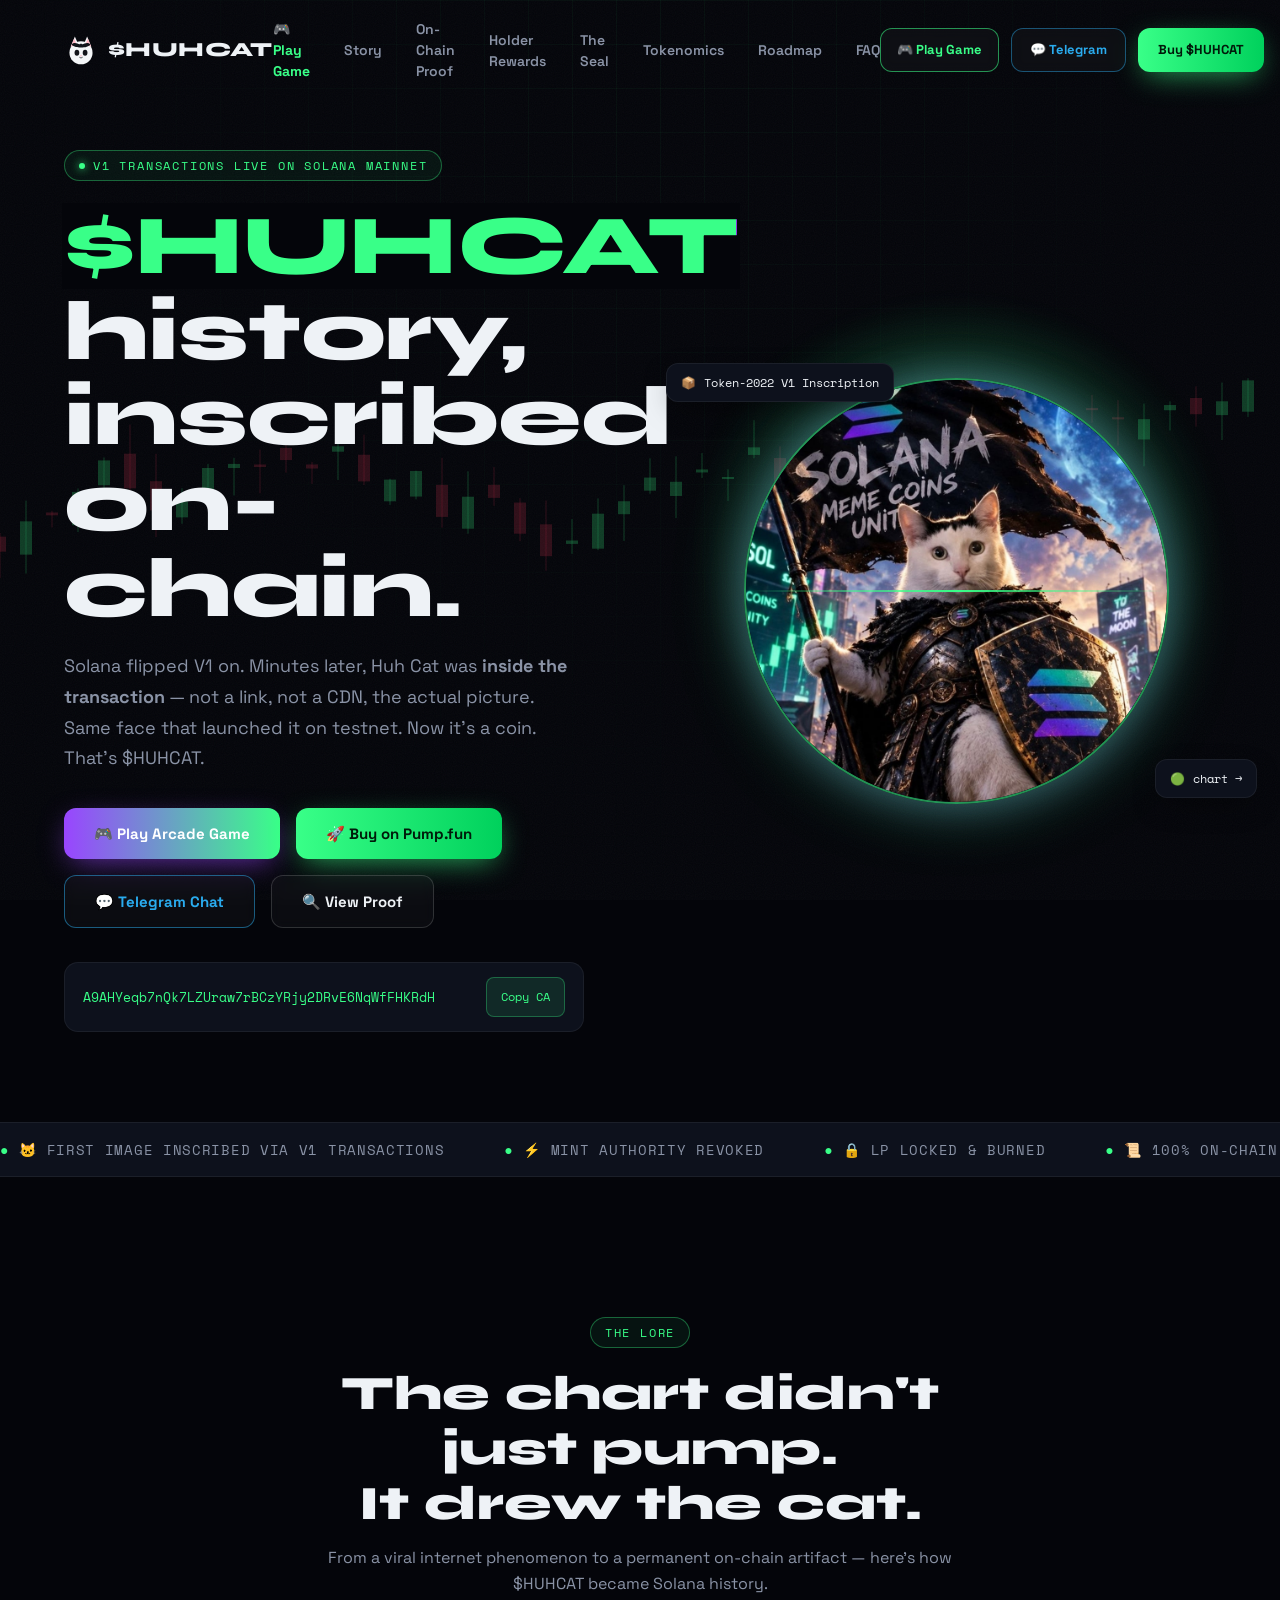
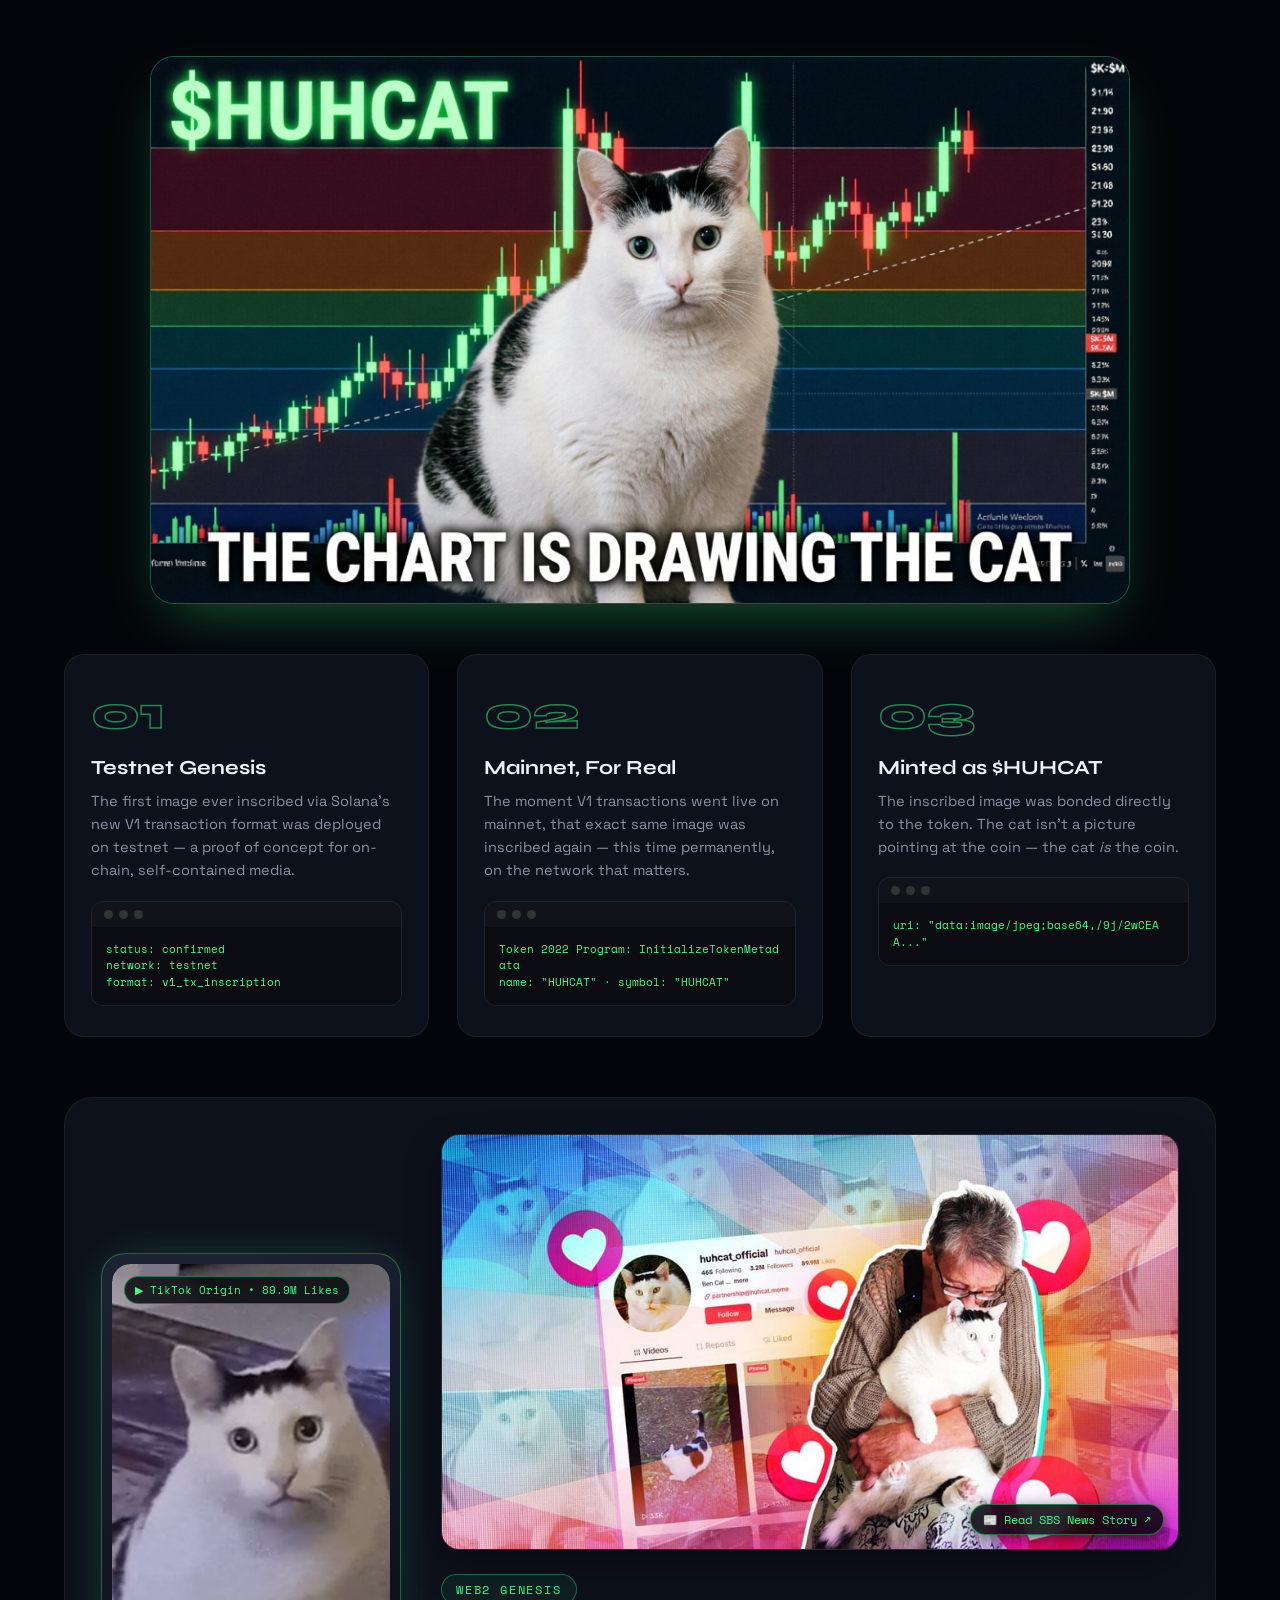
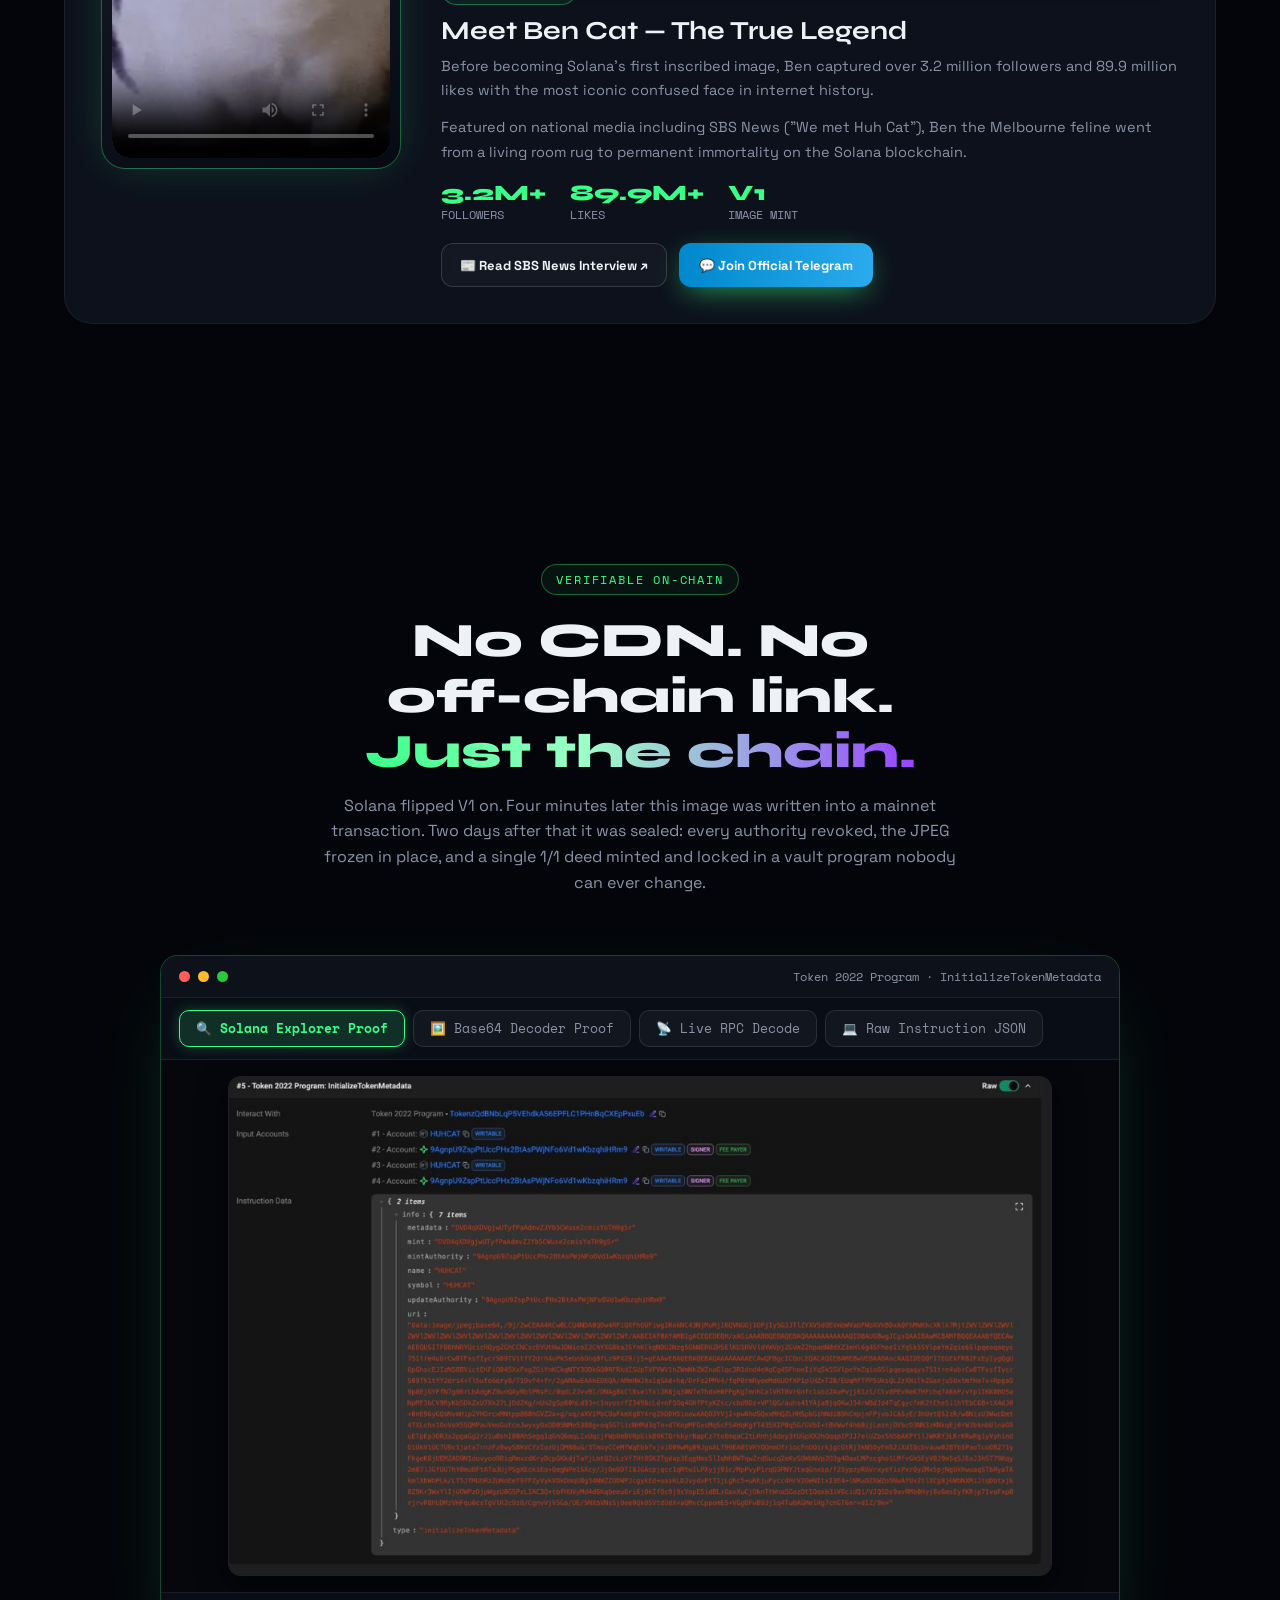
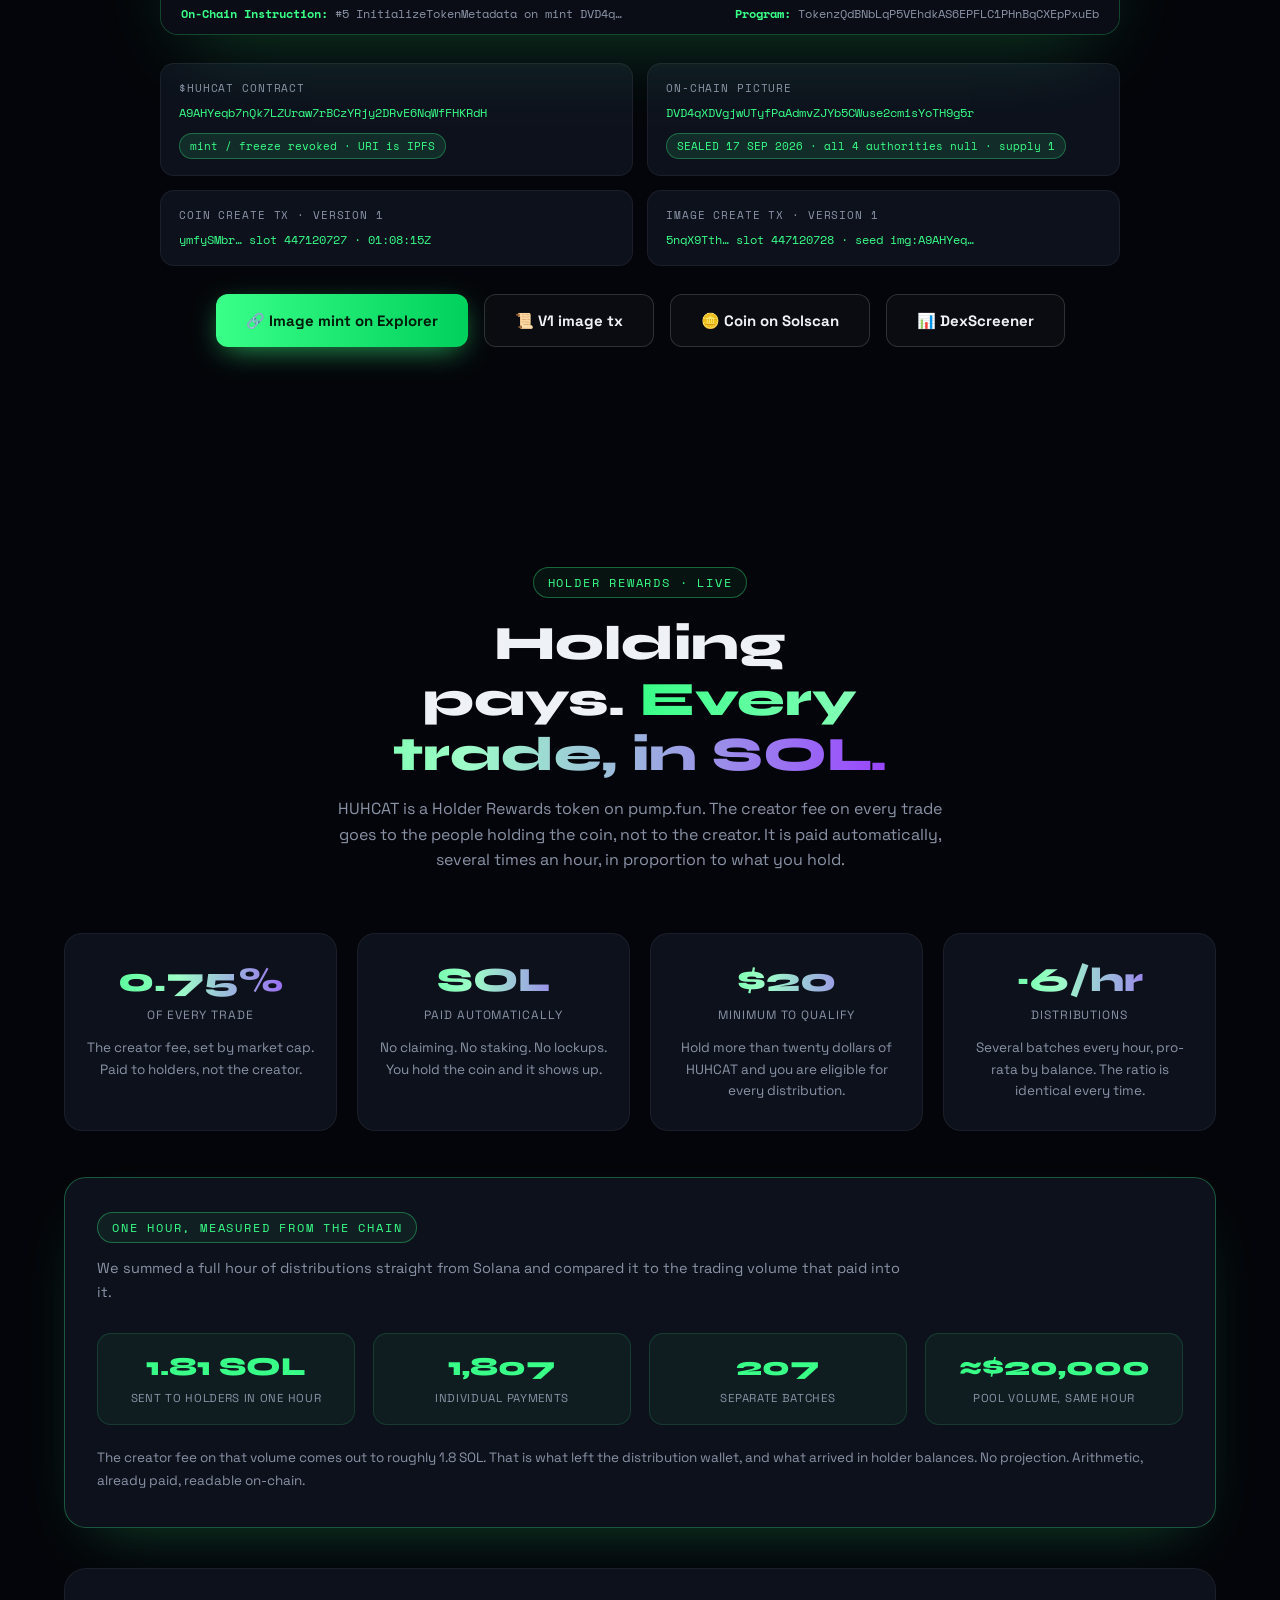
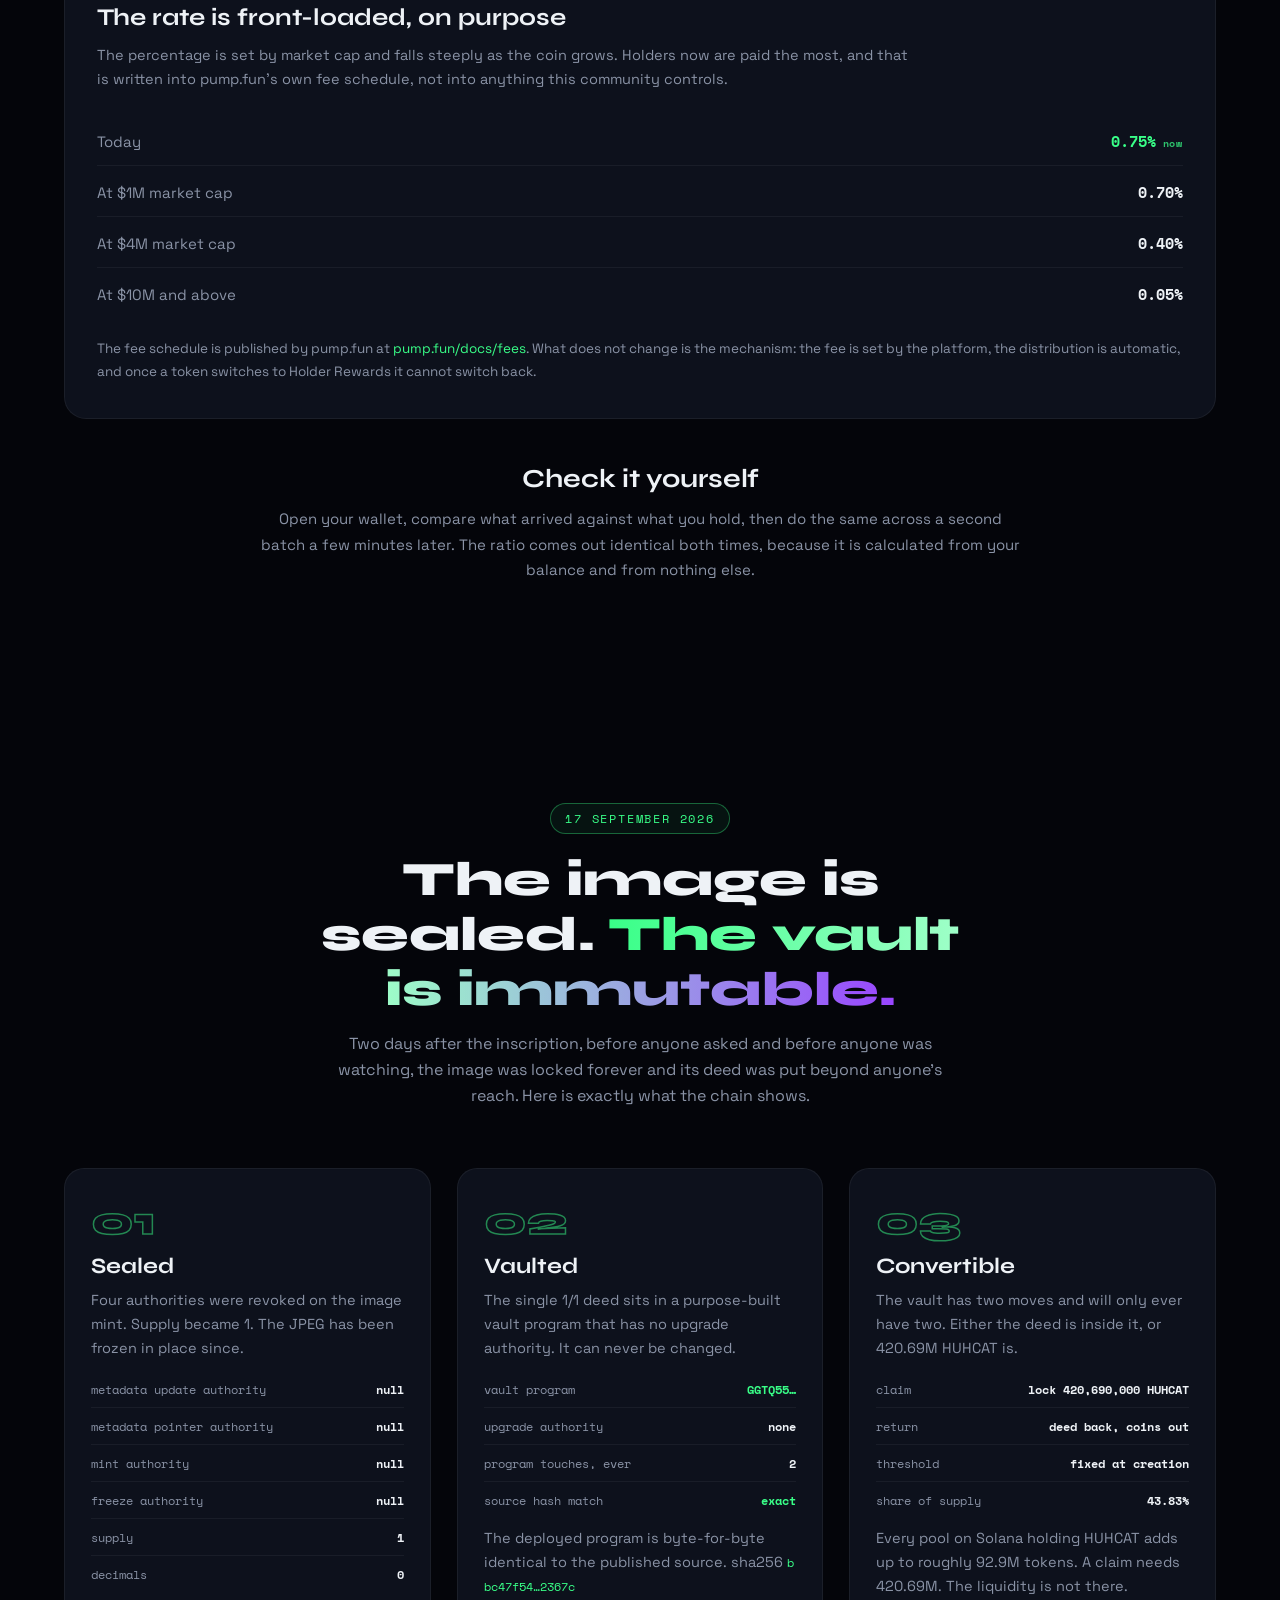
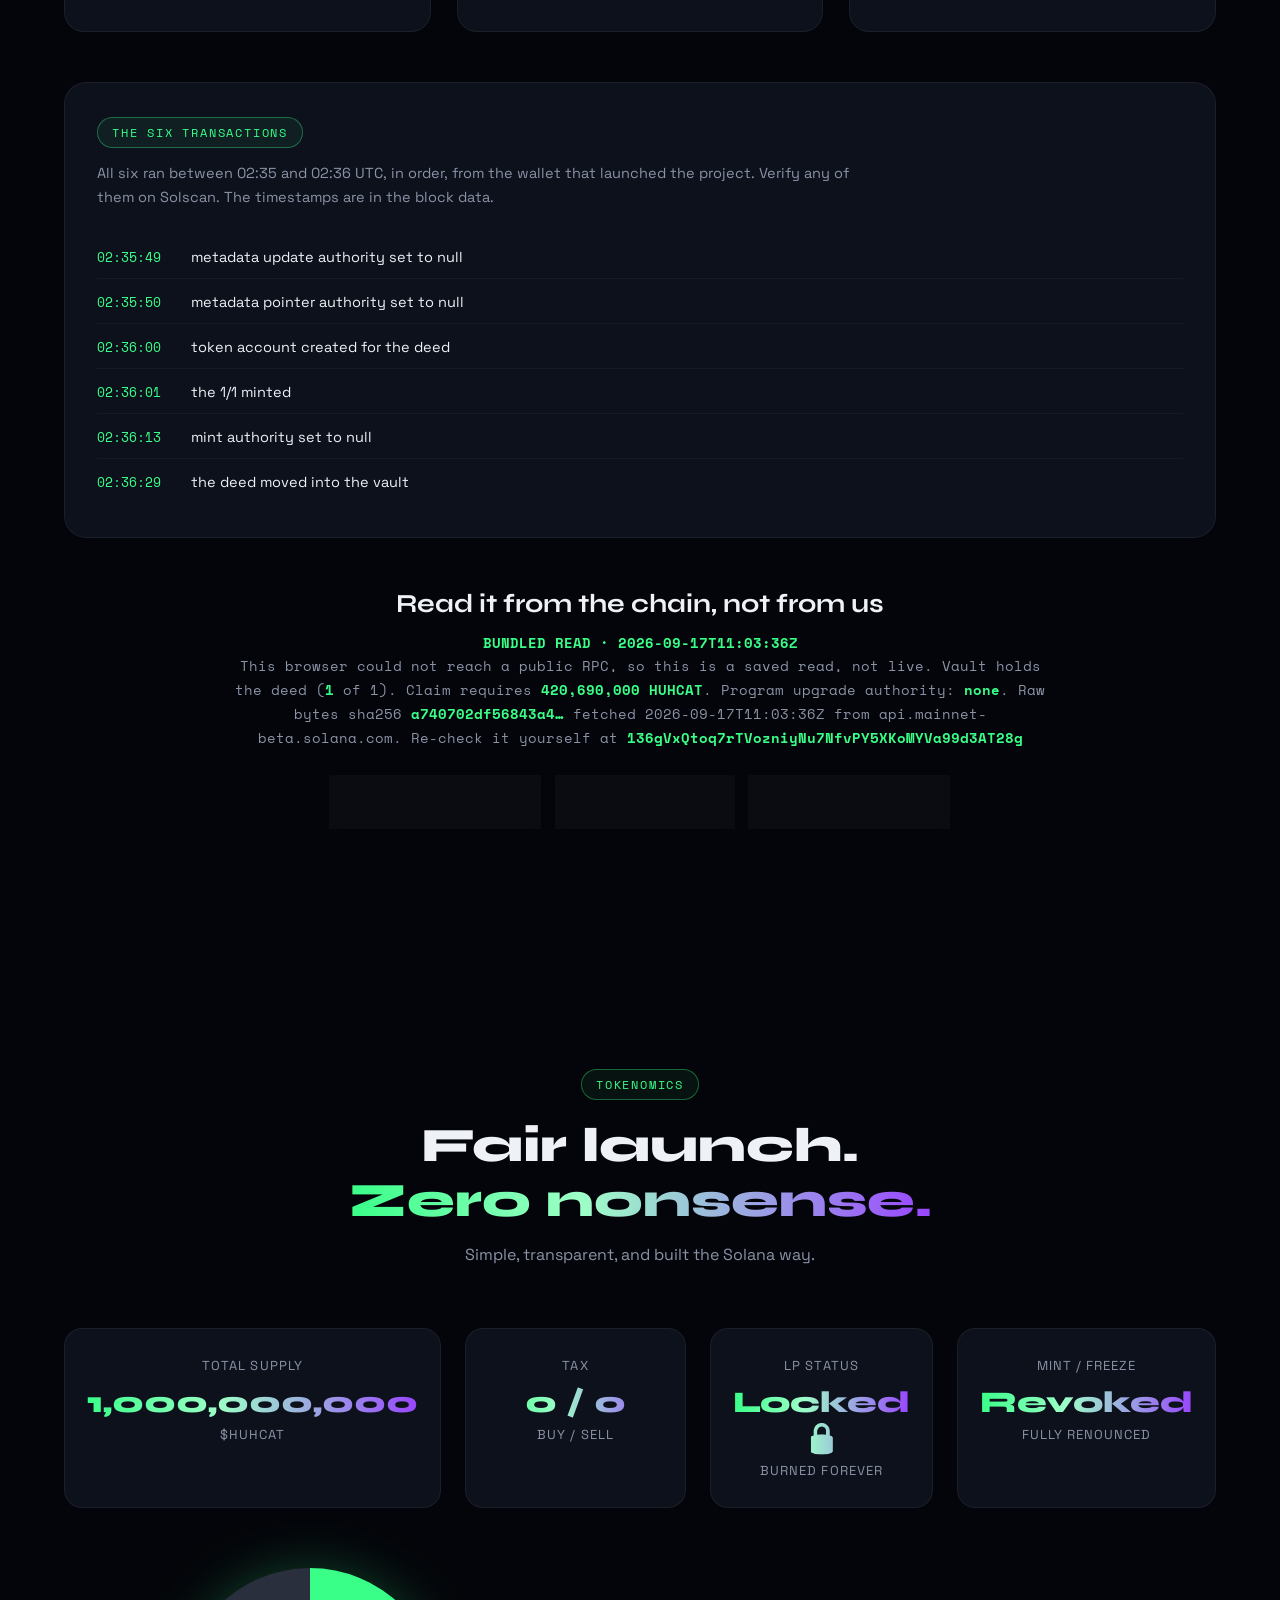
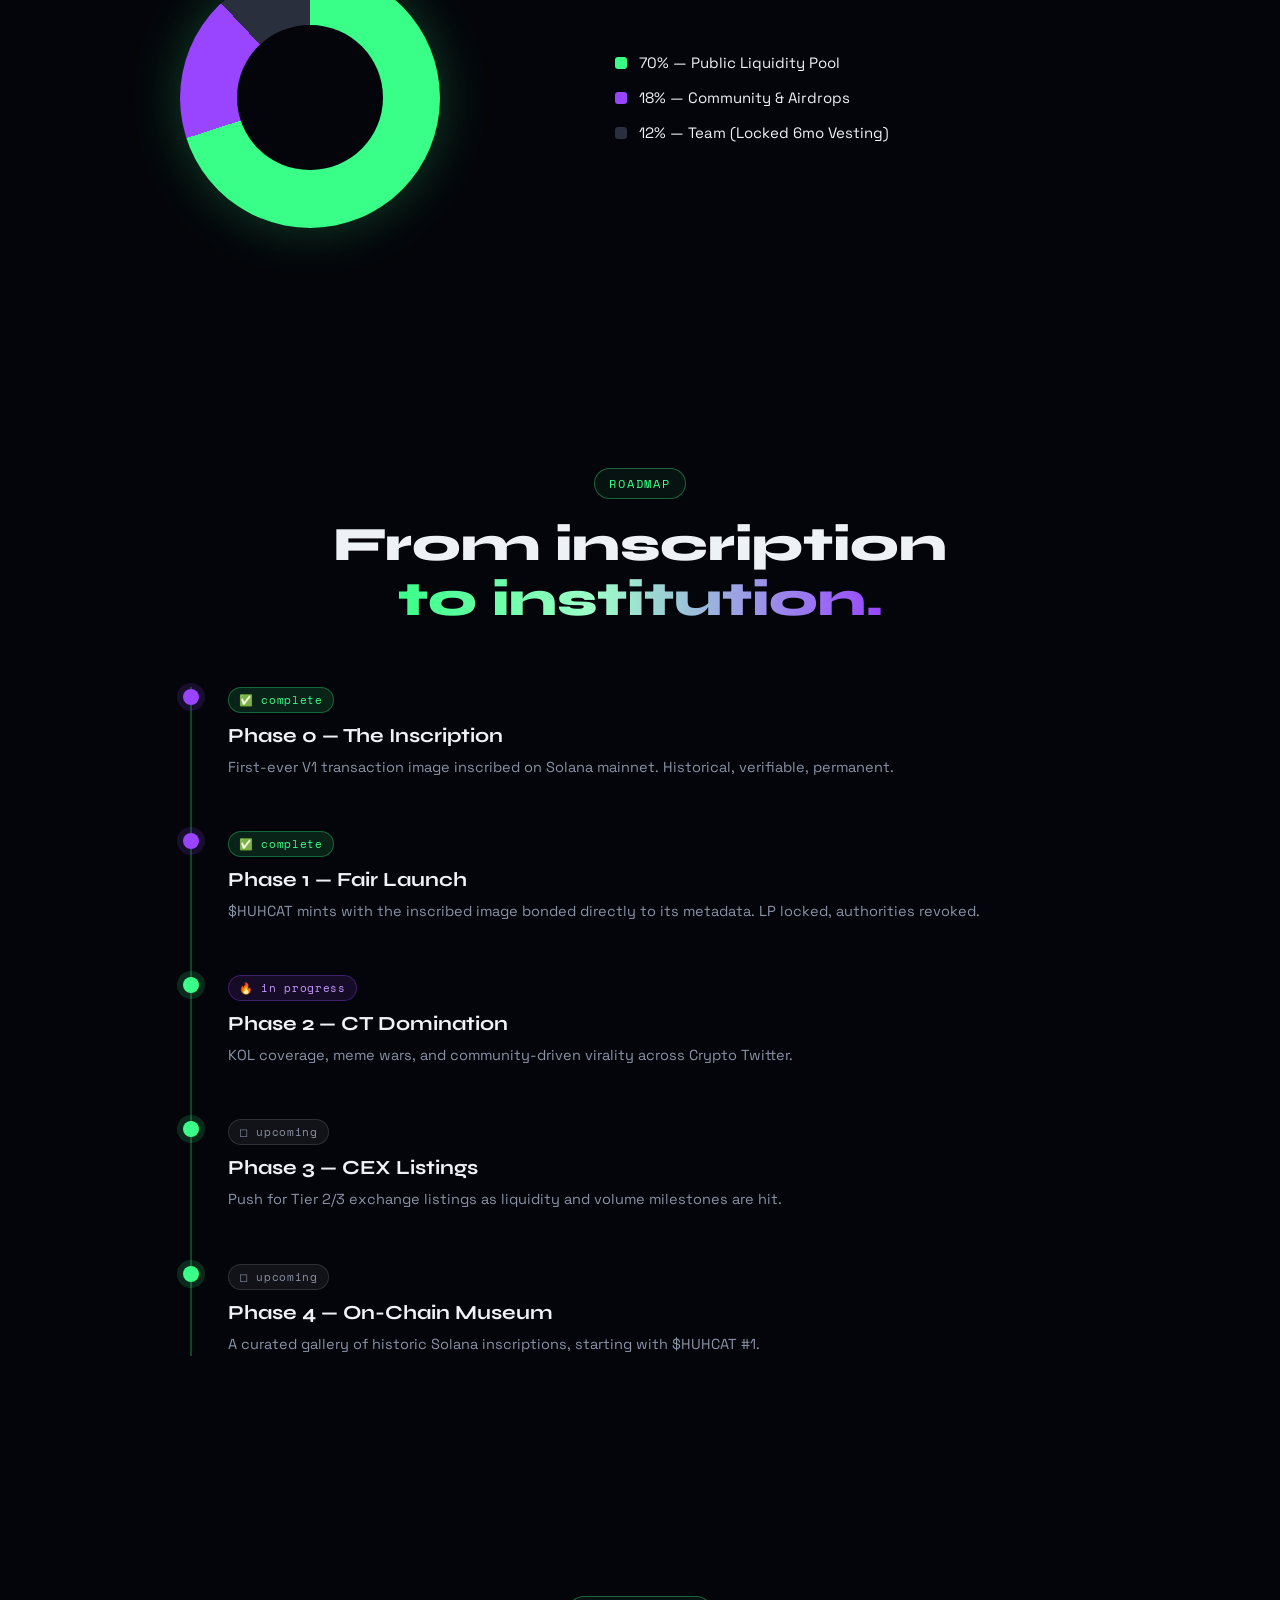
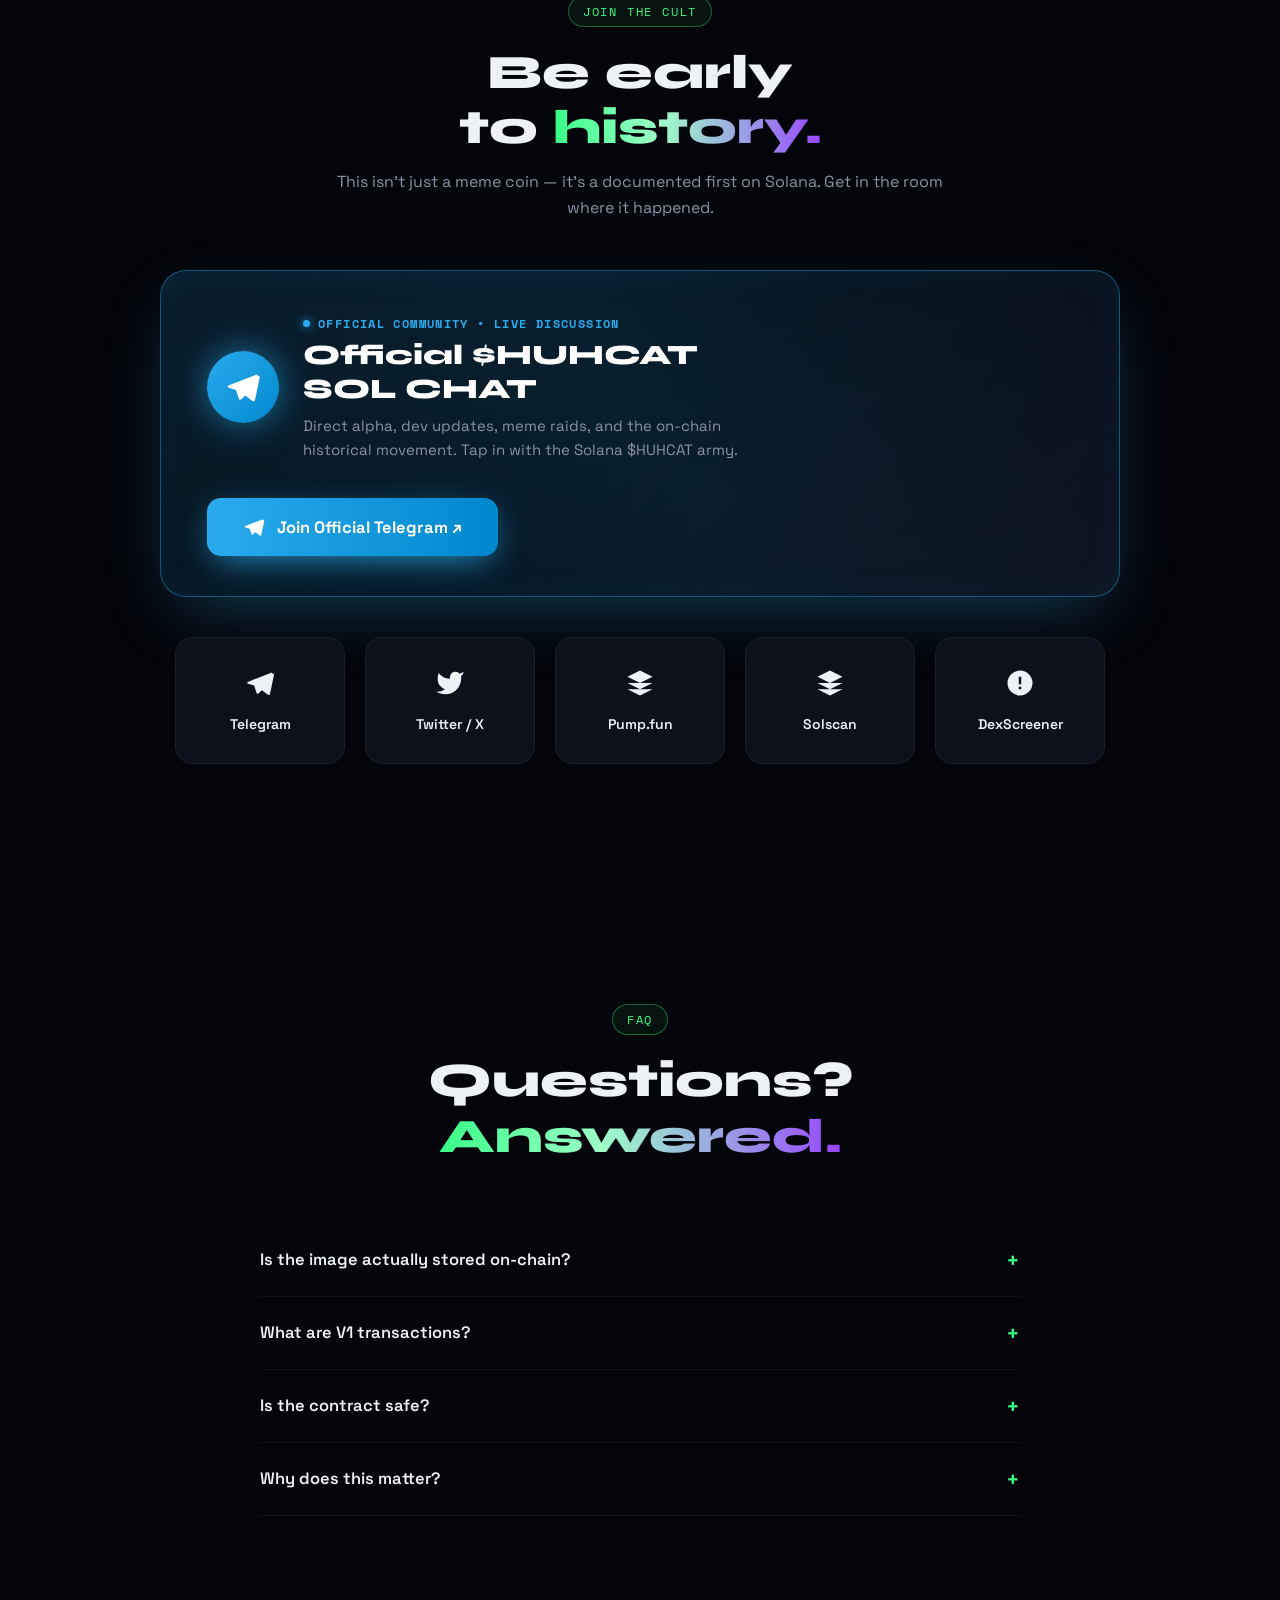
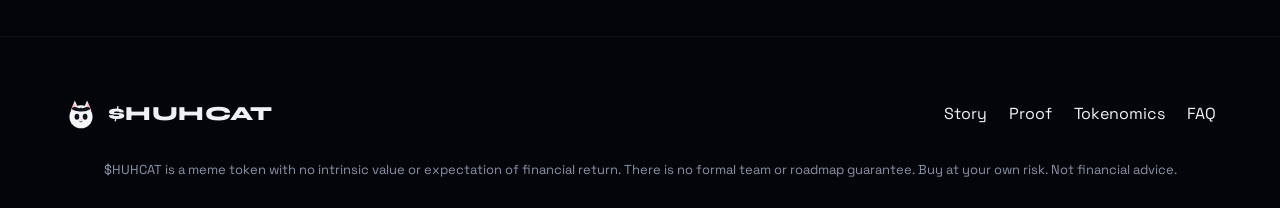
==== commit 0bf89b2c: "feat(rewards): Holder Rewards section — holding pays, verified on-chain HUHCAT is a pump.fun Holder " ====
--- a/index.html
+++ b/index.html
@@ -579,6 +579,51 @@
     transform:translateY(-4px) scale(1.02);box-shadow:0 16px 45px -8px rgba(42,171,238,1);color:#fff;
   }
   .btn-tg-main svg{width:22px;height:22px;fill:#fff;}
+
+  /* ---------- holder rewards section ---------- */
+  .rewards{padding:120px 0 100px;}
+  .reward-grid{display:grid;grid-template-columns:repeat(4,1fr);gap:20px;}
+  .reward-card{
+    background:var(--panel);border:1px solid var(--panel-b);border-radius:18px;
+    padding:28px 22px;text-align:center;transition:.3s;
+  }
+  .reward-card:hover{border-color:rgba(57,255,136,.45);transform:translateY(-6px);box-shadow:0 20px 50px -20px rgba(57,255,136,.3);}
+  .reward-val{font-family:var(--head);font-size:34px;font-weight:800;line-height:1.1;}
+  .reward-lab{font-size:12px;color:var(--muted);text-transform:uppercase;letter-spacing:.08em;margin:8px 0 14px;}
+  .reward-card p{color:var(--muted);font-size:13.5px;line-height:1.6;}
+
+  .reward-proof{
+    margin-top:46px;background:var(--panel);border:1px solid rgba(57,255,136,.3);
+    border-radius:22px;padding:34px 32px;box-shadow:0 24px 60px -30px rgba(57,255,136,.3);
+  }
+  .reward-proof-head p{color:var(--muted);font-size:14.5px;line-height:1.65;margin-top:14px;max-width:820px;}
+  .reward-proof-grid{display:grid;grid-template-columns:repeat(4,1fr);gap:18px;margin:28px 0 22px;}
+  .reward-stat{text-align:center;padding:18px 10px;background:rgba(57,255,136,.05);border-radius:14px;border:1px solid rgba(57,255,136,.14);}
+  .rs-val{font-family:var(--head);font-size:26px;font-weight:800;color:var(--green);line-height:1.15;}
+  .rs-lab{font-size:11.5px;color:var(--muted);text-transform:uppercase;letter-spacing:.06em;margin-top:8px;line-height:1.4;}
+  .reward-proof-note{color:var(--muted);font-size:13.5px;line-height:1.7;}
+
+  .reward-tiers{margin-top:40px;background:var(--panel);border:1px solid var(--panel-b);border-radius:22px;padding:34px 32px;}
+  .reward-tiers-head h3{font-family:var(--head);font-size:24px;margin-bottom:12px;}
+  .reward-tiers-head p{color:var(--muted);font-size:14.5px;line-height:1.65;max-width:820px;}
+  .tier-list{list-style:none;margin:26px 0 20px;display:flex;flex-direction:column;gap:2px;}
+  .tier-list li{
+    display:flex;justify-content:space-between;align-items:baseline;gap:16px;
+    padding:13px 0;border-bottom:1px solid rgba(255,255,255,.05);
+    font-size:15px;
+  }
+  .tier-list li:last-child{border-bottom:none;}
+  .tier-list span{color:var(--muted);}
+  .tier-list b{font-family:var(--mono);font-size:15px;color:var(--text);}
+  .tier-list b.live-tier{color:var(--green);}
+  .tier-list b.live-tier::after{content:' now';font-size:10px;letter-spacing:.08em;color:var(--green);opacity:.75;}
+  .reward-tiers-note{color:var(--muted);font-size:13.5px;line-height:1.7;}
+  .reward-tiers-note a{color:var(--green);}
+  .reward-tiers-note a:hover{text-decoration:underline;}
+
+  .reward-verify{margin-top:44px;text-align:center;max-width:760px;margin-left:auto;margin-right:auto;}
+  .reward-verify h3{font-family:var(--head);font-size:26px;margin-bottom:12px;}
+  .reward-verify p{color:var(--muted);font-size:15px;line-height:1.7;}
 
   /* ---------- seal section ---------- */
   .seal{padding:120px 0;}
@@ -672,6 +717,15 @@
     .seal-step{flex-direction:column;gap:5px;}
     .seal-list li{flex-direction:column;align-items:flex-start;gap:4px;}
     .seal-list b{text-align:left;}
+    .rewards{padding:80px 0 70px;}
+    .reward-grid{grid-template-columns:repeat(2,1fr);gap:14px;}
+    .reward-val{font-size:clamp(24px,7vw,30px);}
+    .reward-proof{padding:26px 22px;}
+    .reward-proof-grid{grid-template-columns:repeat(2,1fr);gap:12px;}
+    .rs-val{font-size:clamp(19px,5.5vw,23px);}
+    .reward-tiers{padding:26px 22px;}
+    .tier-list li{font-size:14px;}
+    .tier-list b{font-size:14px;}
     .proof{padding:72px 0;}
     .section-head{margin-bottom:36px;}
     .terminal-top span{overflow:hidden;text-overflow:ellipsis;white-space:nowrap;max-width:62%;}
@@ -755,6 +809,7 @@
         <li><a href="https://jmthomasofficial.github.io/huhcatgame/" target="_blank" rel="noopener noreferrer" style="color:var(--green);font-weight:700;">🎮 Play Game</a></li>
         <li><a href="#story">Story</a></li>
         <li><a href="#proof">On-Chain Proof</a></li>
+        <li><a href="#rewards">Holder Rewards</a></li>
         <li><a href="#seal">The Seal</a></li>
         <li><a href="#tokenomics">Tokenomics</a></li>
         <li><a href="#roadmap">Roadmap</a></li>
@@ -1013,6 +1068,85 @@
       <a href="https://explorer.solana.com/tx/5nqX9TthkjHNBR5grSVD8a4uPZLKUxqNKzLuh9fzDhho2uZAQZM6rdnvgBUjiRn4Gd7xQe1TucTkshpYd21YftD7" target="_blank" rel="noopener noreferrer" class="btn btn-ghost">📜 V1 image tx</a>
       <a href="https://solscan.io/token/A9AHYeqb7nQk7LZUraw7rBCzYRjy2DRvE6NqWfFHKRdH" target="_blank" rel="noopener noreferrer" class="btn btn-ghost">🪙 Coin on Solscan</a>
       <a href="https://dexscreener.com/solana/A9AHYeqb7nQk7LZUraw7rBCzYRjy2DRvE6NqWfFHKRdH" target="_blank" rel="noopener noreferrer" class="btn btn-ghost">📊 DexScreener</a>
+    </div>
+  </div>
+</section>
+
+<!-- ================= HOLDER REWARDS ================= -->
+<section class="rewards" id="rewards">
+  <div class="wrap">
+    <div class="section-head reveal">
+      <span class="tag">Holder Rewards · Live</span>
+      <h2>Holding pays. <span class="grad-text">Every trade, in SOL.</span></h2>
+      <p>HUHCAT is a Holder Rewards token on pump.fun. The creator fee on every trade goes to the people holding the coin, not to the creator. It is paid automatically, several times an hour, in proportion to what you hold.</p>
+    </div>
+
+    <div class="reward-grid">
+      <div class="reward-card reveal">
+        <div class="reward-val grad-text">0.75%</div>
+        <div class="reward-lab">of every trade</div>
+        <p>The creator fee, set by market cap. Paid to holders, not the creator.</p>
+      </div>
+      <div class="reward-card reveal">
+        <div class="reward-val grad-text">SOL</div>
+        <div class="reward-lab">paid automatically</div>
+        <p>No claiming. No staking. No lockups. You hold the coin and it shows up.</p>
+      </div>
+      <div class="reward-card reveal">
+        <div class="reward-val grad-text">$20</div>
+        <div class="reward-lab">minimum to qualify</div>
+        <p>Hold more than twenty dollars of HUHCAT and you are eligible for every distribution.</p>
+      </div>
+      <div class="reward-card reveal">
+        <div class="reward-val grad-text">~6/hr</div>
+        <div class="reward-lab">distributions</div>
+        <p>Several batches every hour, pro-rata by balance. The ratio is identical every time.</p>
+      </div>
+    </div>
+
+    <div class="reward-proof reveal">
+      <div class="reward-proof-head">
+        <span class="tag">One hour, measured from the chain</span>
+        <p>We summed a full hour of distributions straight from Solana and compared it to the trading volume that paid into it.</p>
+      </div>
+      <div class="reward-proof-grid">
+        <div class="reward-stat">
+          <div class="rs-val">1.81 SOL</div>
+          <div class="rs-lab">sent to holders in one hour</div>
+        </div>
+        <div class="reward-stat">
+          <div class="rs-val">1,807</div>
+          <div class="rs-lab">individual payments</div>
+        </div>
+        <div class="reward-stat">
+          <div class="rs-val">207</div>
+          <div class="rs-lab">separate batches</div>
+        </div>
+        <div class="reward-stat">
+          <div class="rs-val">≈$20,000</div>
+          <div class="rs-lab">pool volume, same hour</div>
+        </div>
+      </div>
+      <p class="reward-proof-note">The creator fee on that volume comes out to roughly 1.8 SOL. That is what left the distribution wallet, and what arrived in holder balances. No projection. Arithmetic, already paid, readable on-chain.</p>
+    </div>
+
+    <div class="reward-tiers reveal">
+      <div class="reward-tiers-head">
+        <h3>The rate is front-loaded, on purpose</h3>
+        <p>The percentage is set by market cap and falls steeply as the coin grows. Holders now are paid the most, and that is written into pump.fun's own fee schedule, not into anything this community controls.</p>
+      </div>
+      <ul class="tier-list">
+        <li><span>Today</span><b class="live-tier">0.75%</b></li>
+        <li><span>At $1M market cap</span><b>0.70%</b></li>
+        <li><span>At $4M market cap</span><b>0.40%</b></li>
+        <li><span>At $10M and above</span><b>0.05%</b></li>
+      </ul>
+      <p class="reward-tiers-note">The fee schedule is published by pump.fun at <a href="https://pump.fun/docs/fees" target="_blank" rel="noopener noreferrer">pump.fun/docs/fees</a>. What does not change is the mechanism: the fee is set by the platform, the distribution is automatic, and once a token switches to Holder Rewards it cannot switch back.</p>
+    </div>
+
+    <div class="reward-verify reveal">
+      <h3>Check it yourself</h3>
+      <p>Open your wallet, compare what arrived against what you hold, then do the same across a second batch a few minutes later. The ratio comes out identical both times, because it is calculated from your balance and from nothing else.</p>
     </div>
   </div>
 </section>
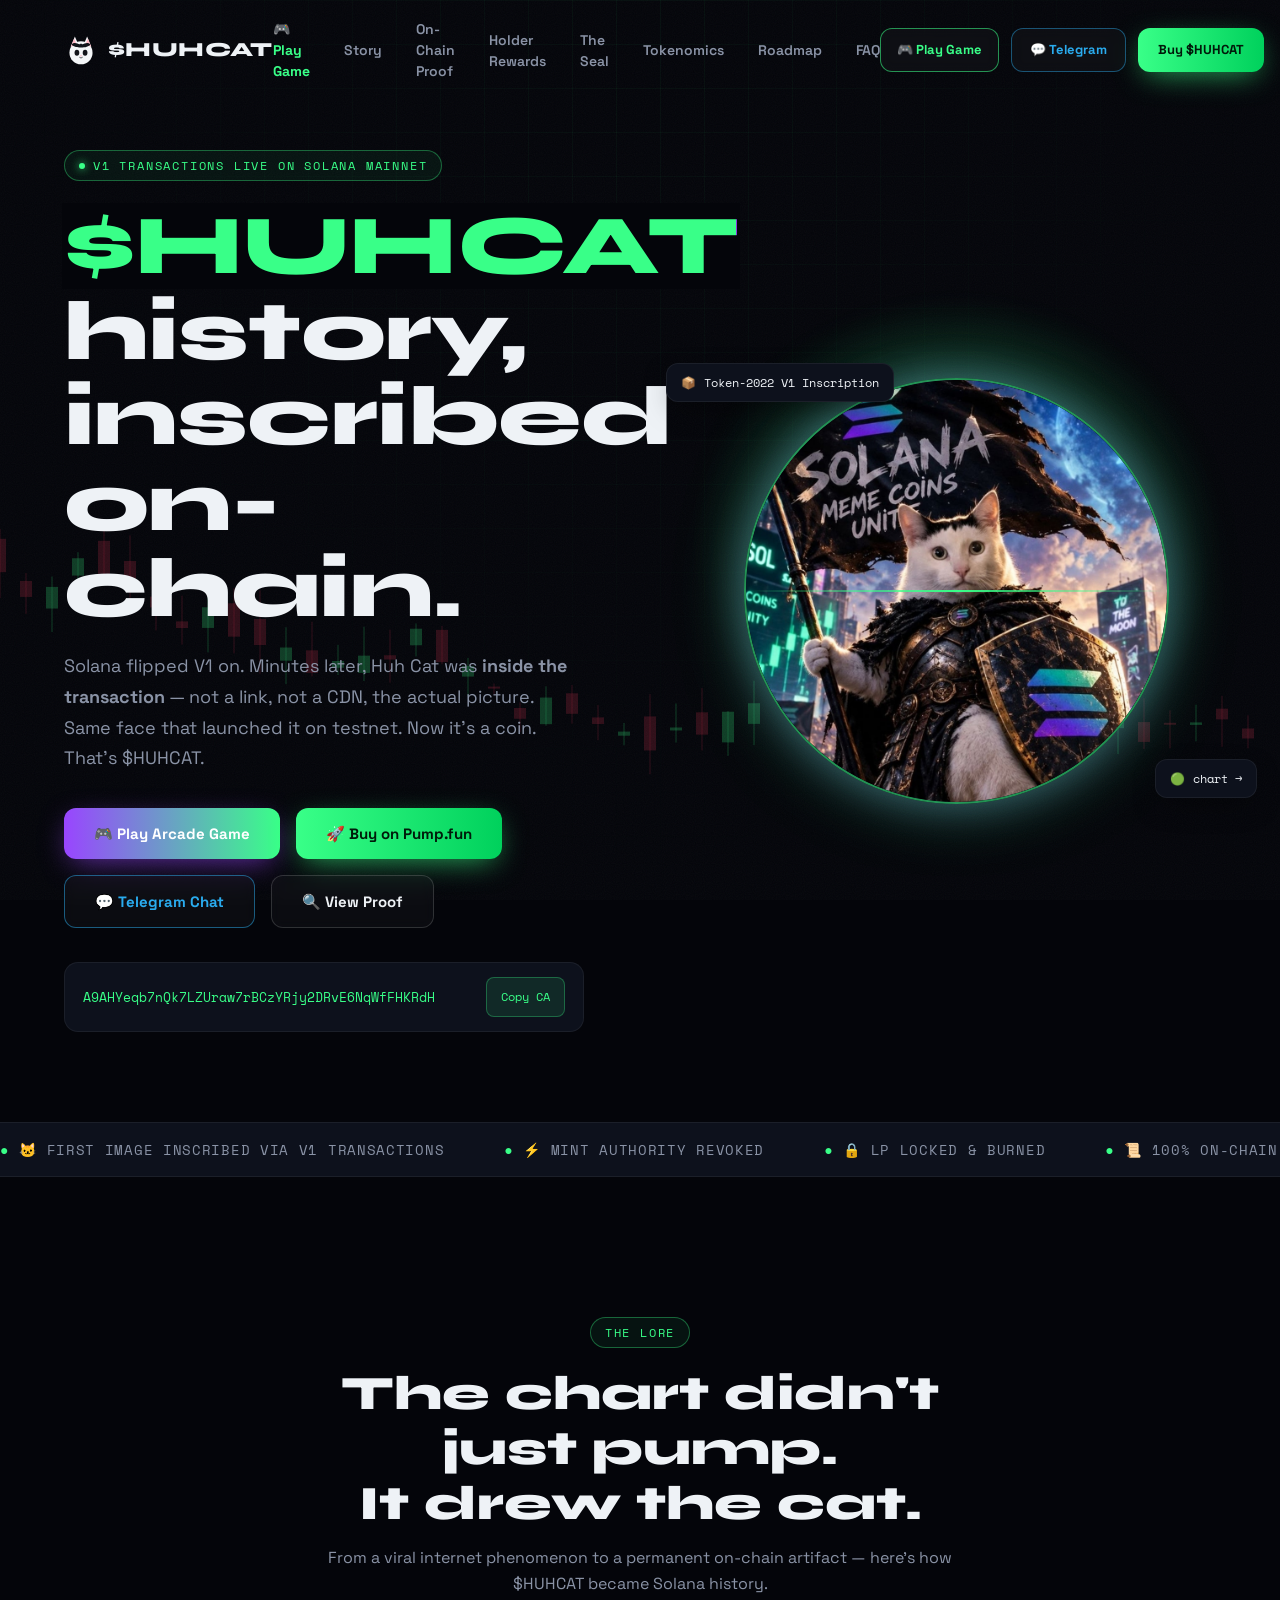
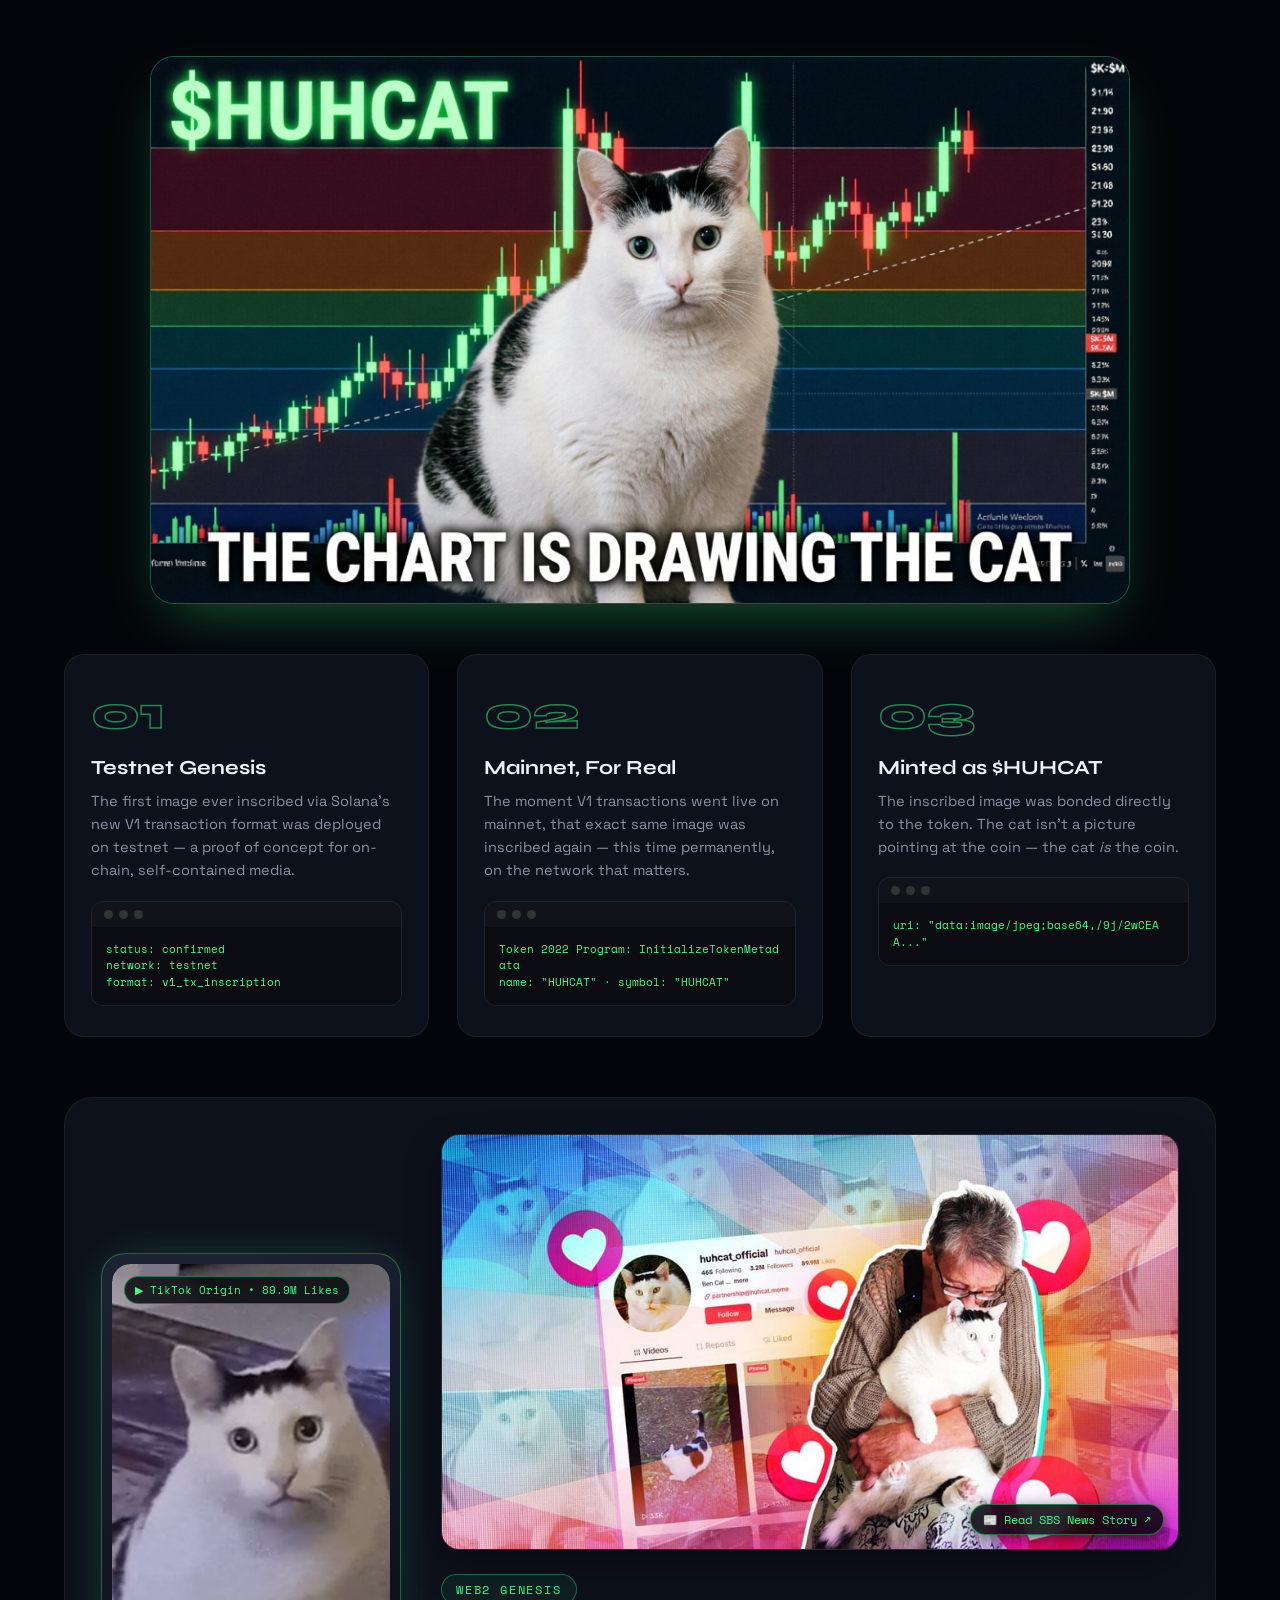
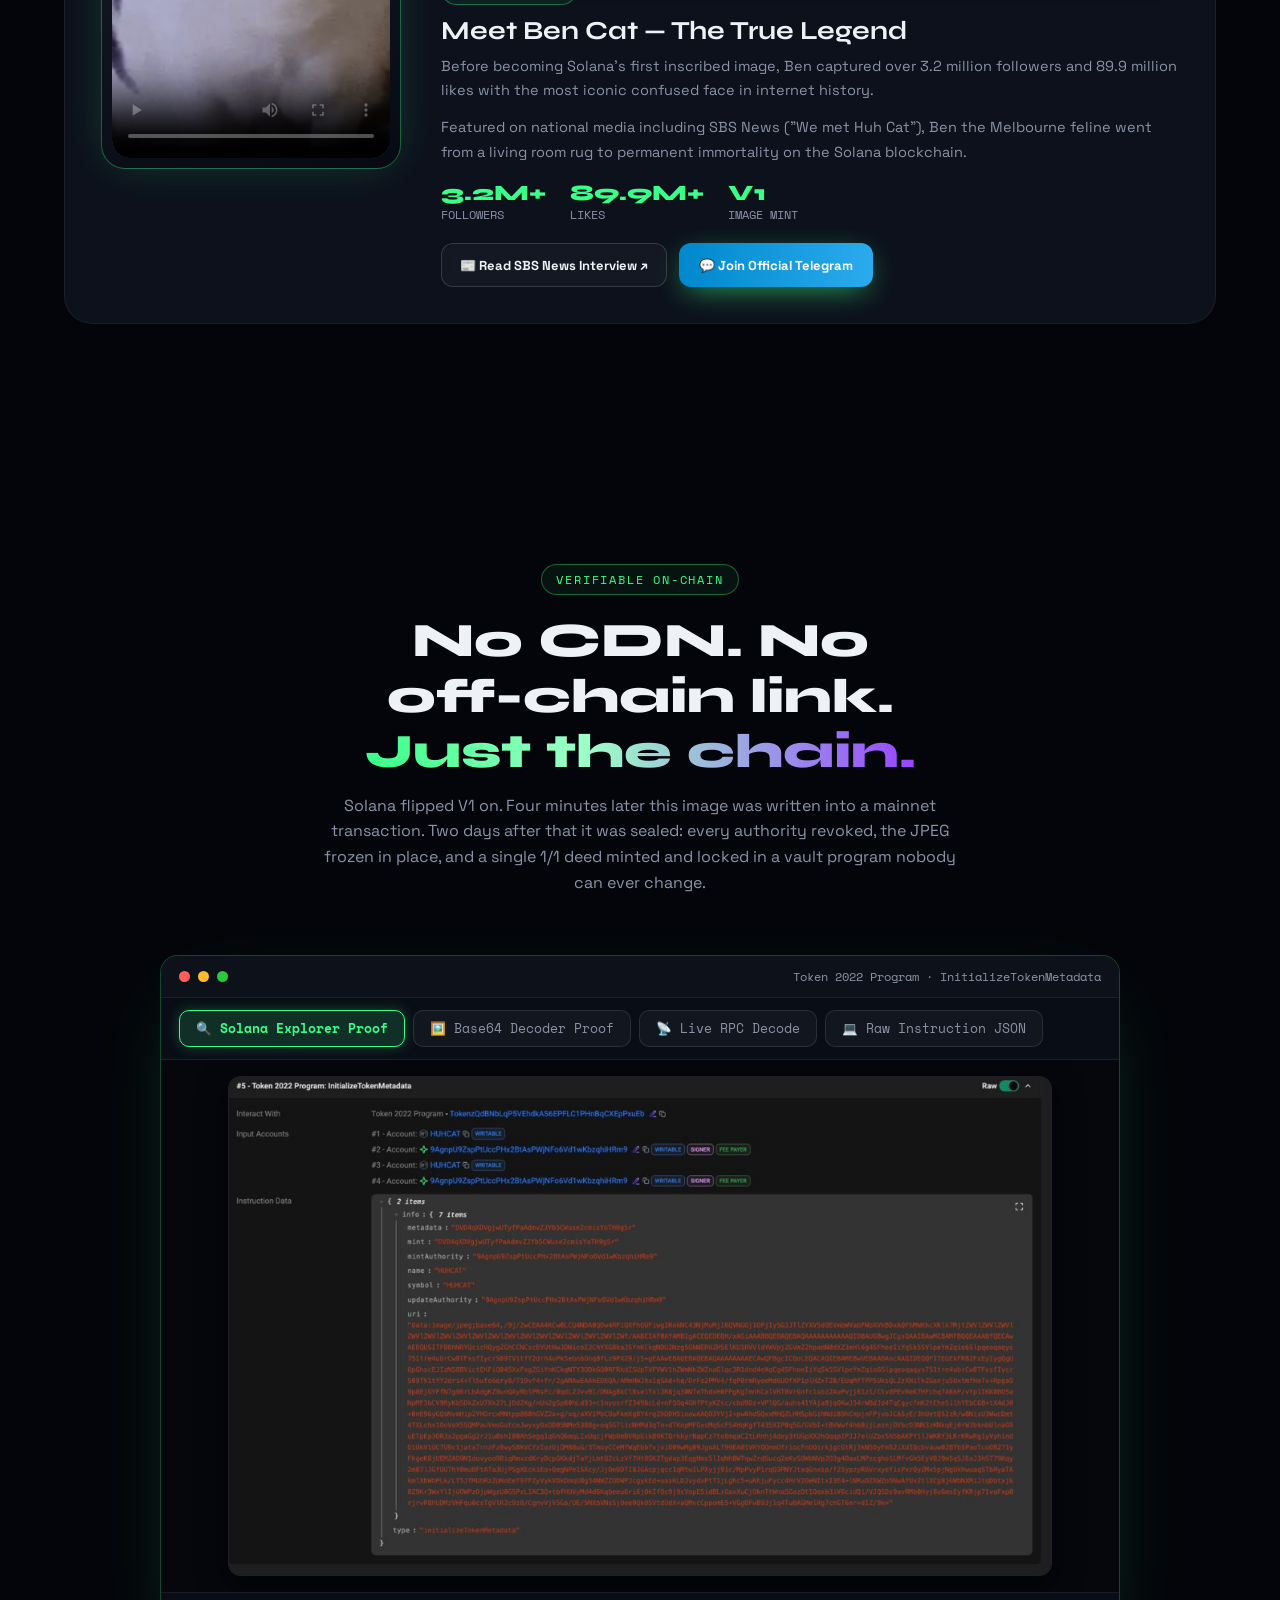
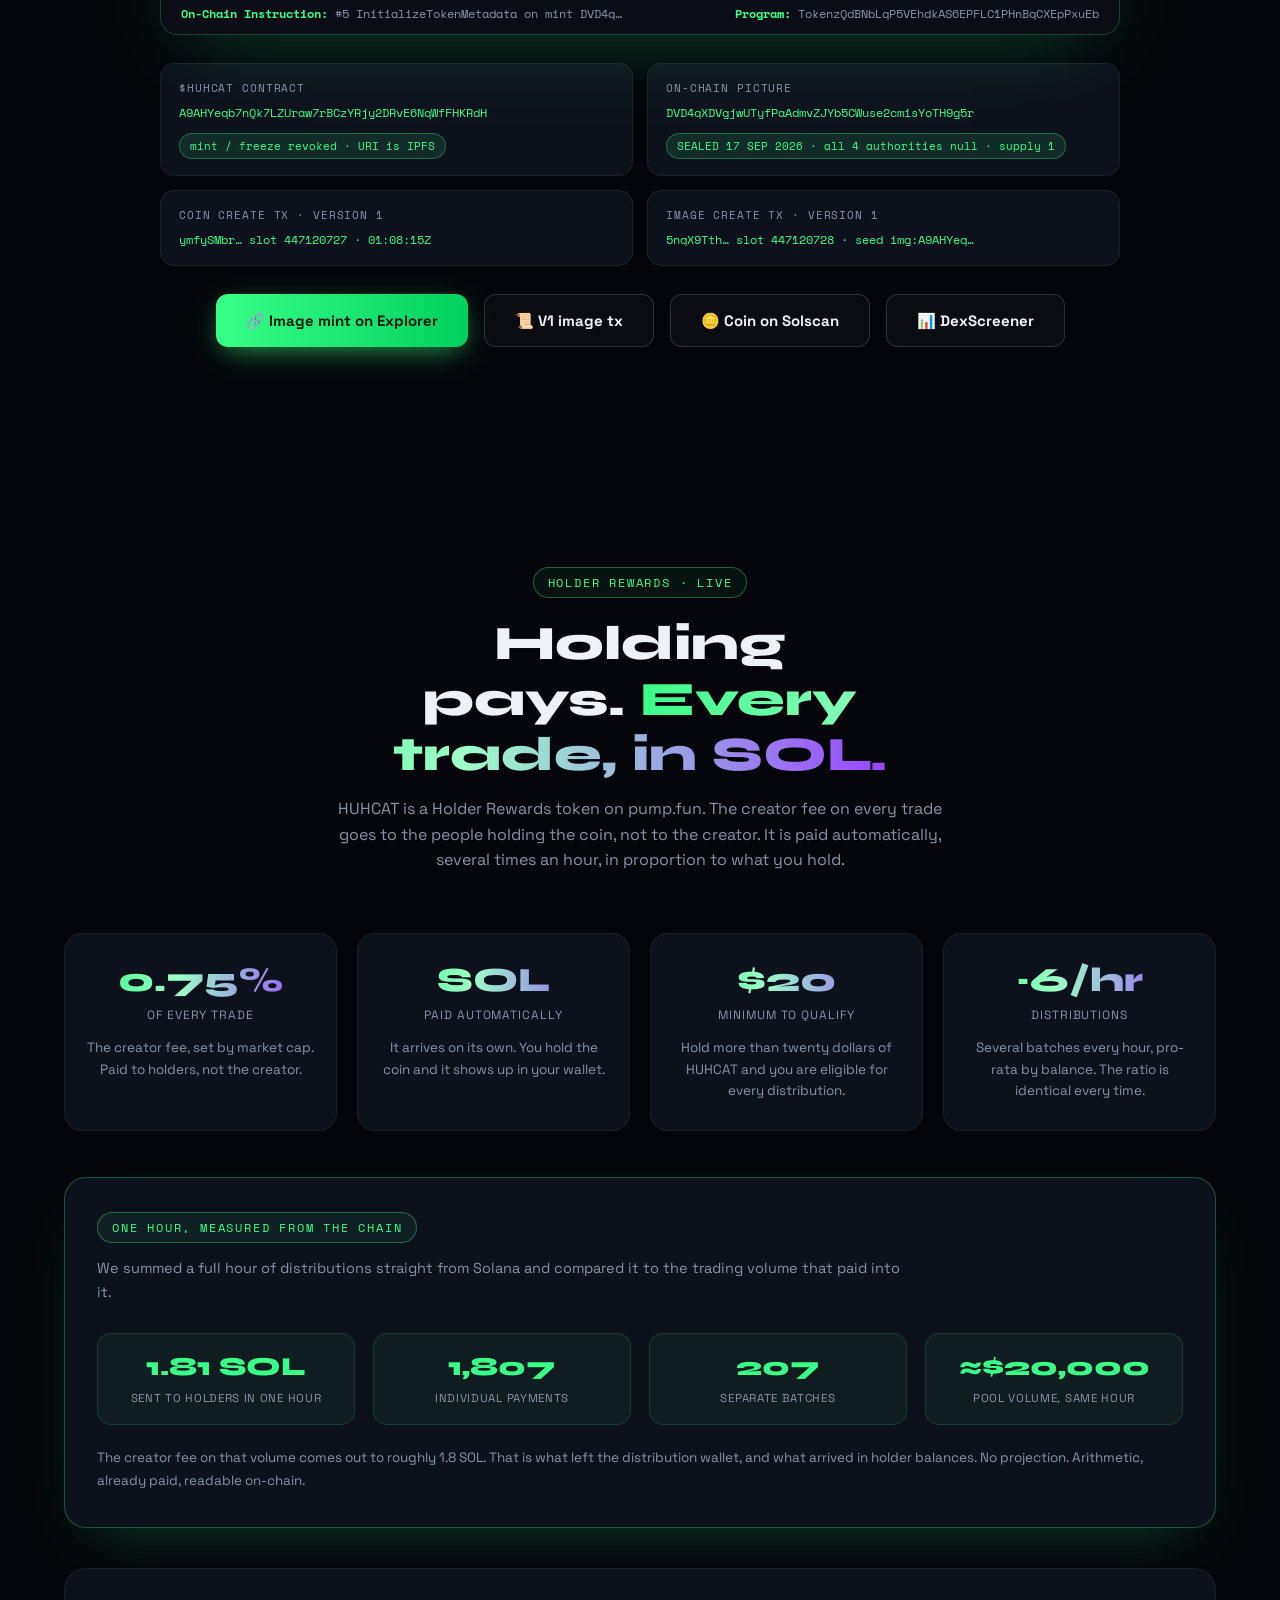
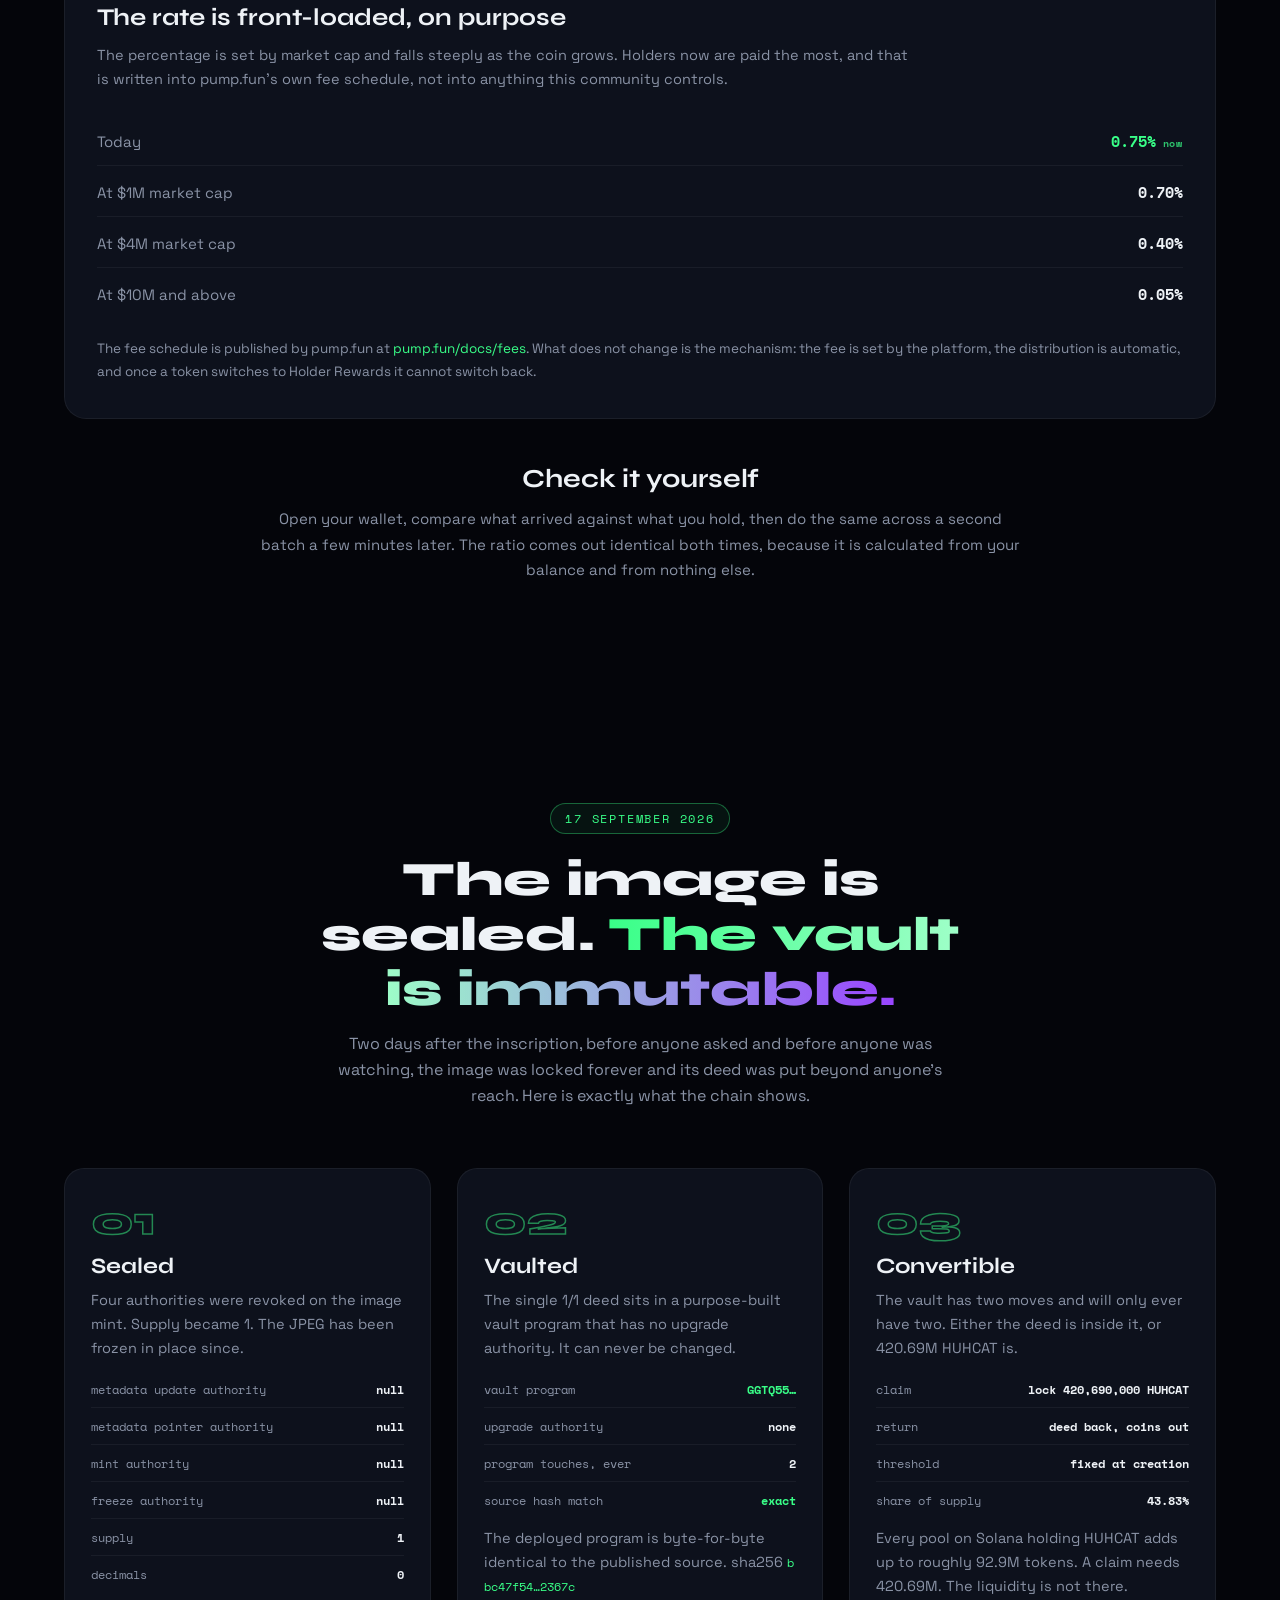
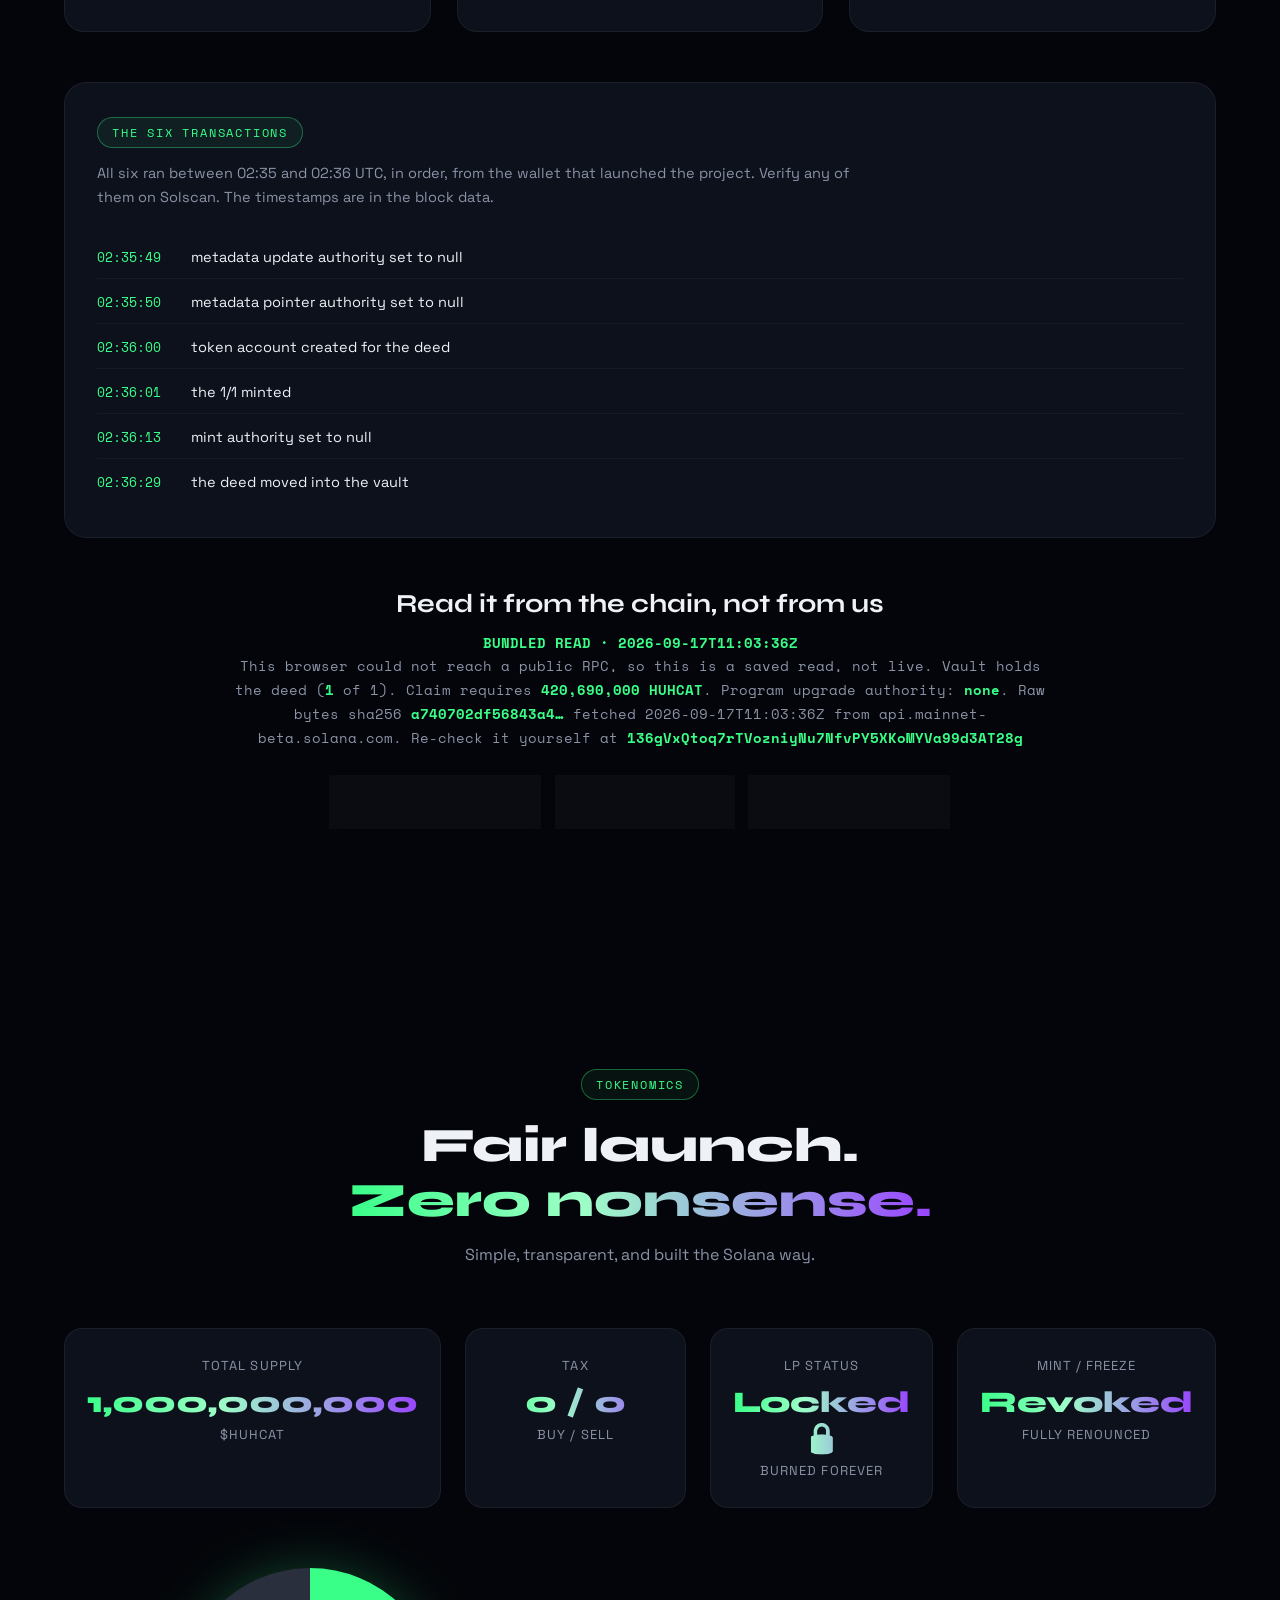
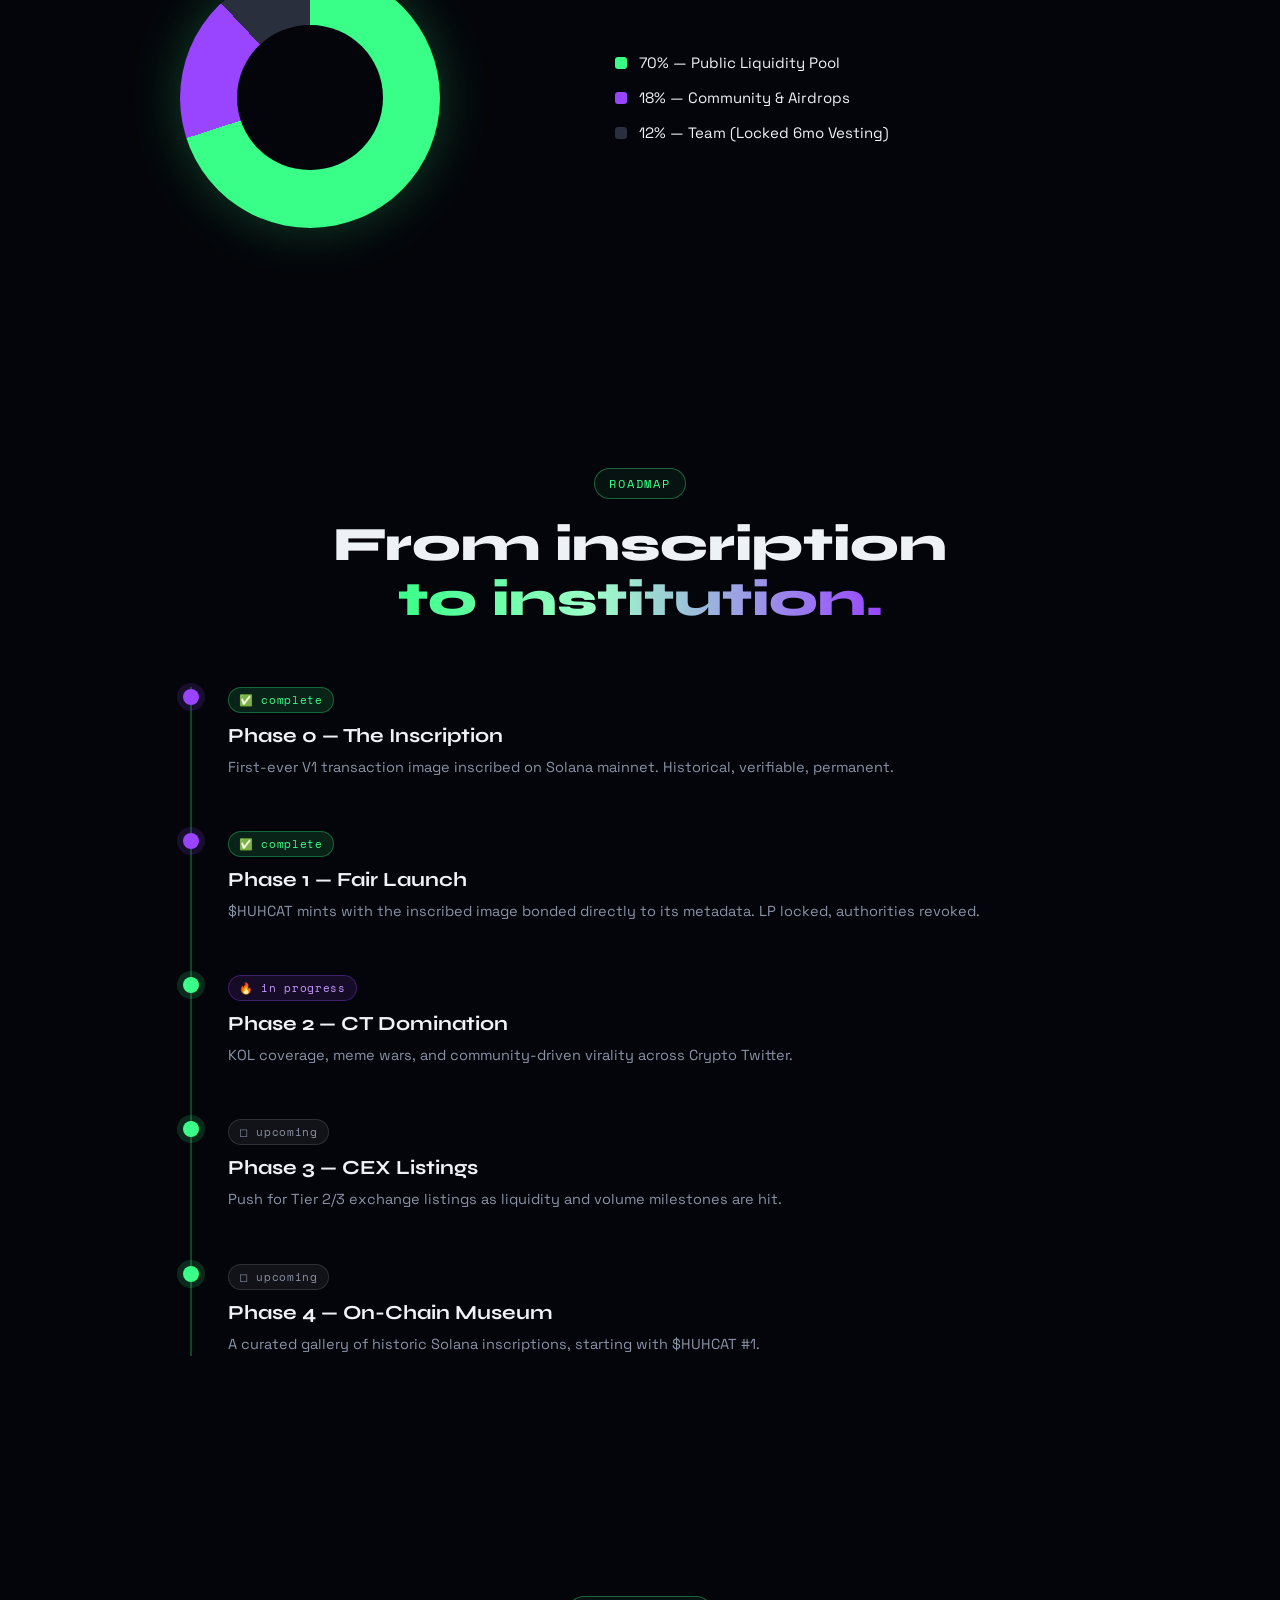
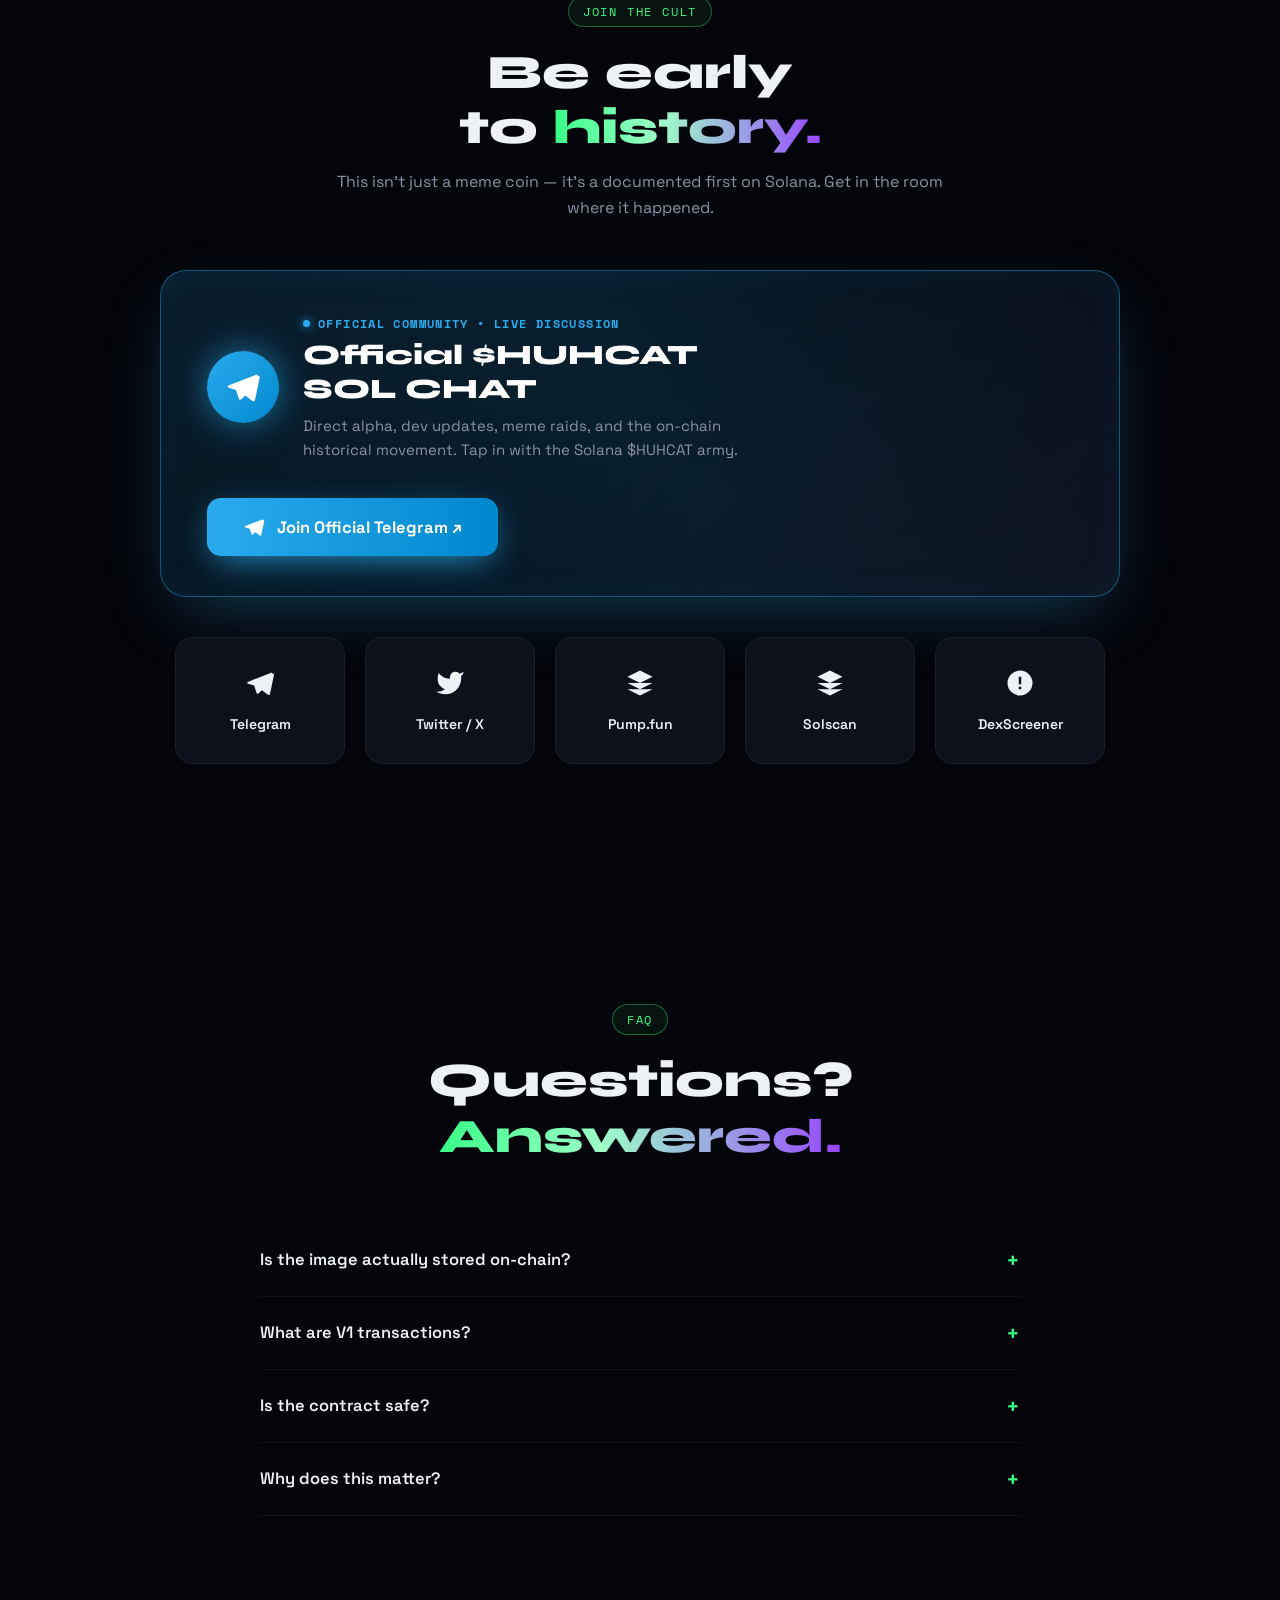
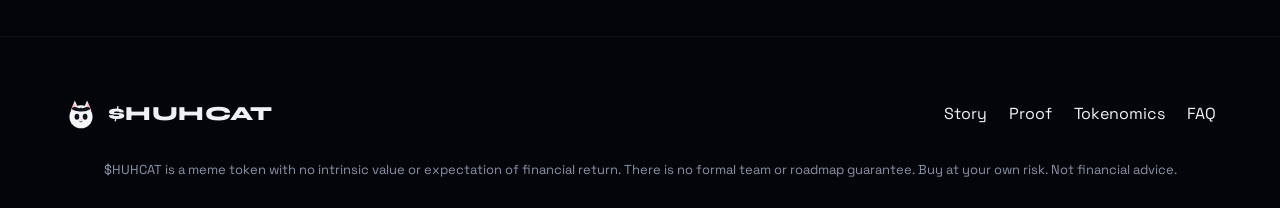
==== commit bcfea25c: "fix(rewards): remove negative-parallelism pattern from reward card 'No claiming. No staking. No lock" ====
--- a/index.html
+++ b/index.html
@@ -1090,7 +1090,7 @@
       <div class="reward-card reveal">
         <div class="reward-val grad-text">SOL</div>
         <div class="reward-lab">paid automatically</div>
-        <p>No claiming. No staking. No lockups. You hold the coin and it shows up.</p>
+        <p>It arrives on its own. You hold the coin and it shows up in your wallet.</p>
       </div>
       <div class="reward-card reveal">
         <div class="reward-val grad-text">$20</div>
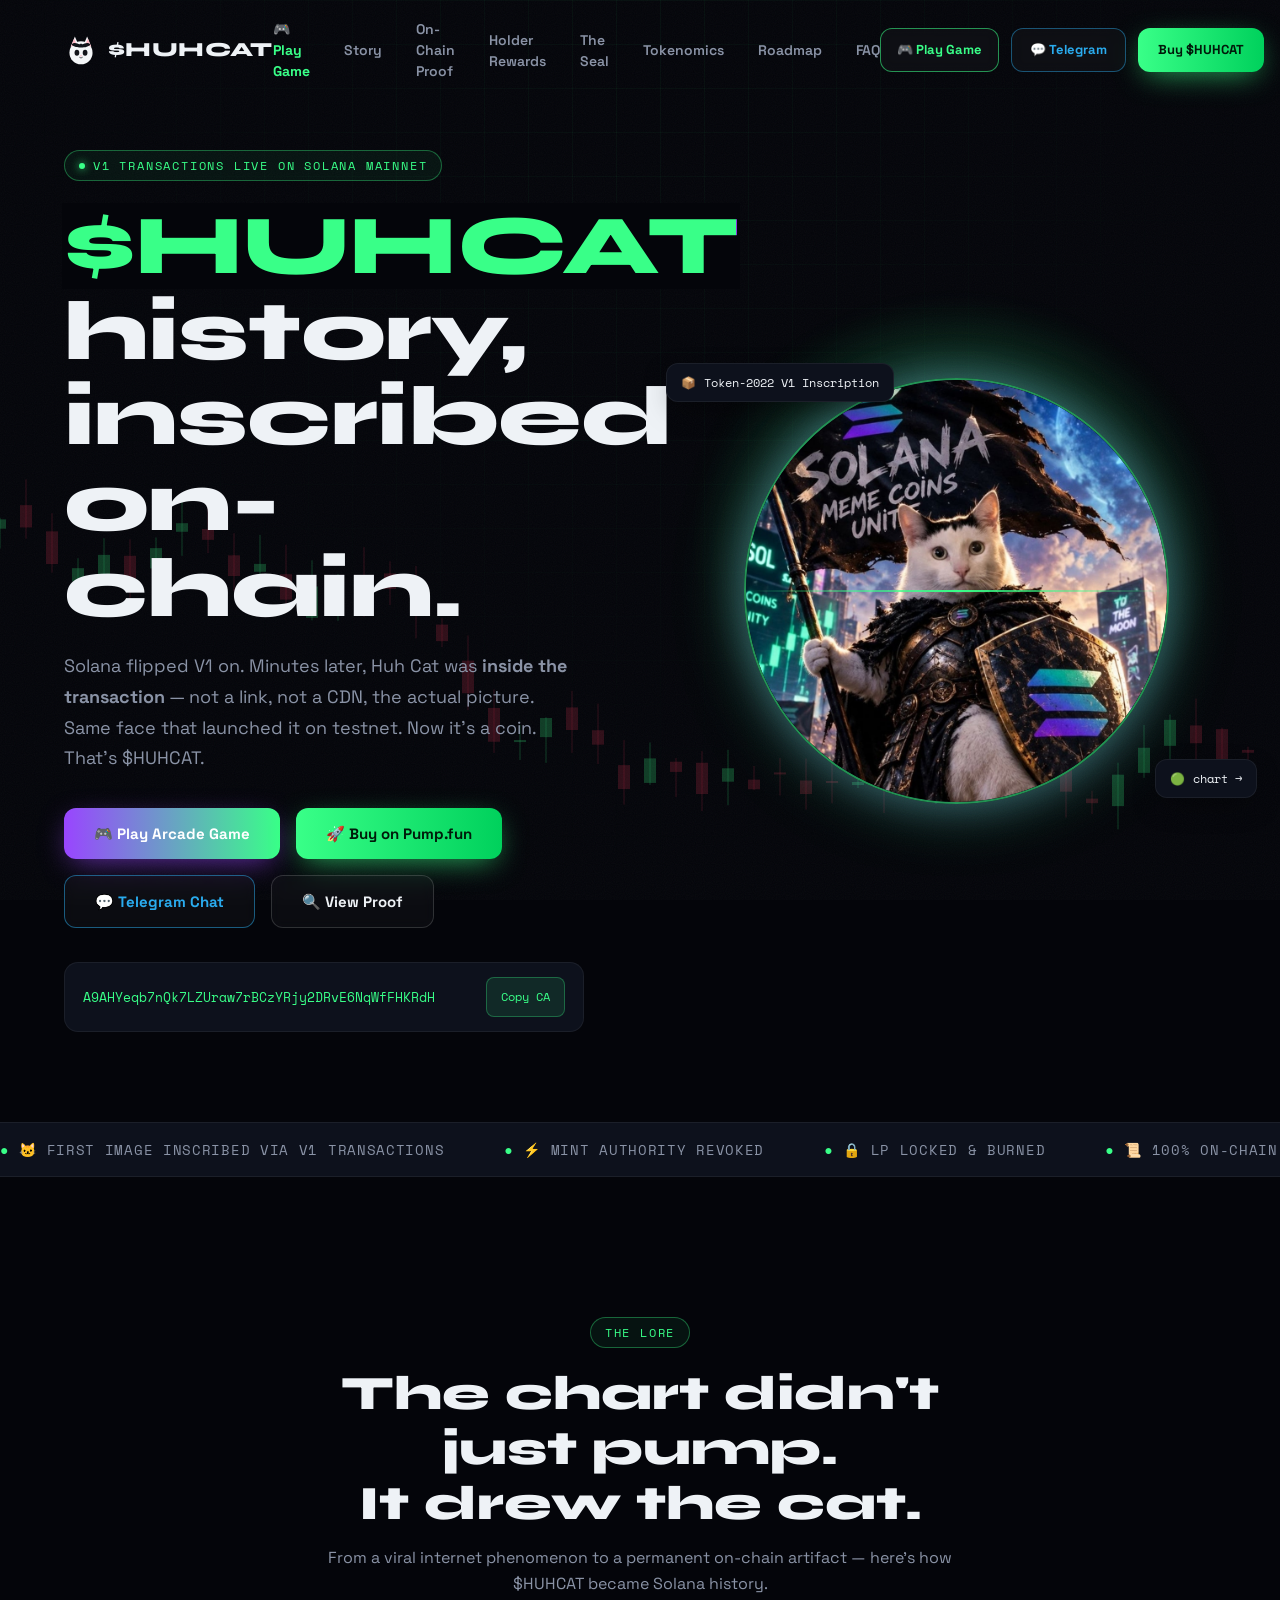
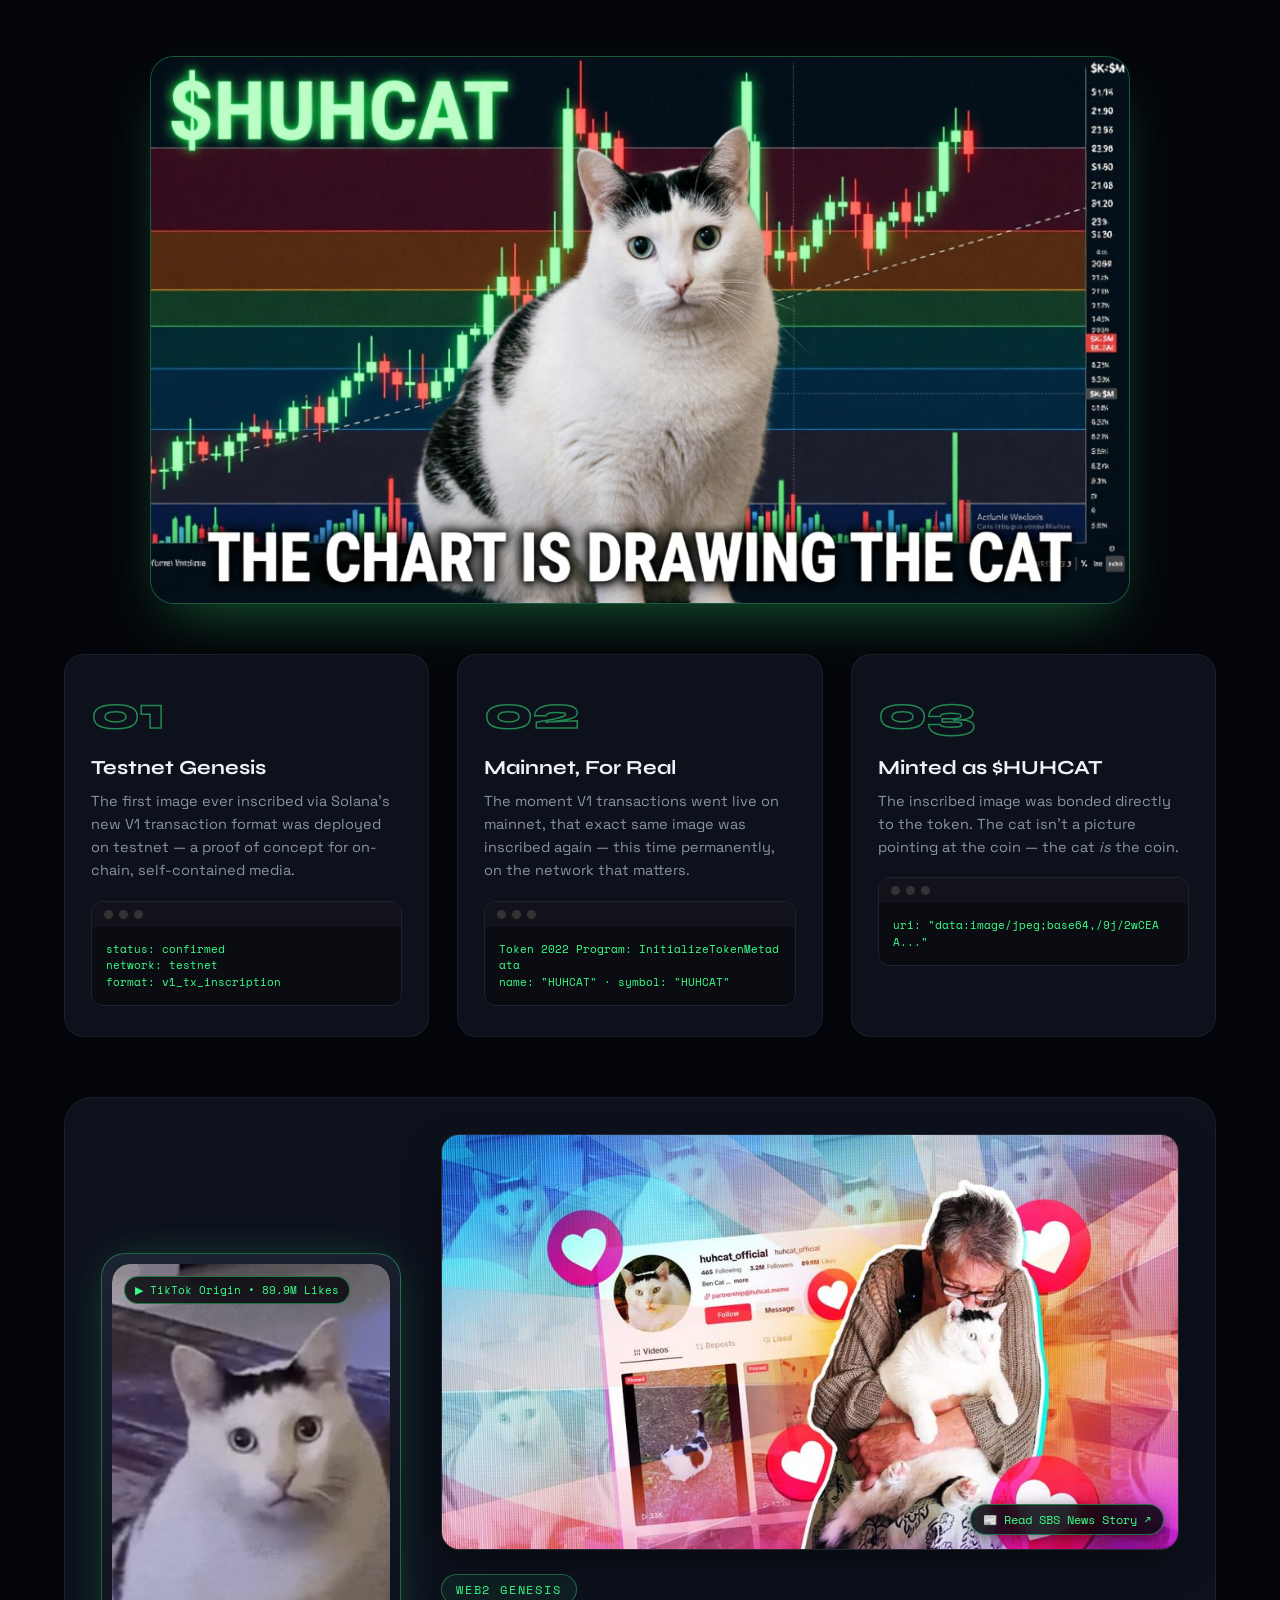
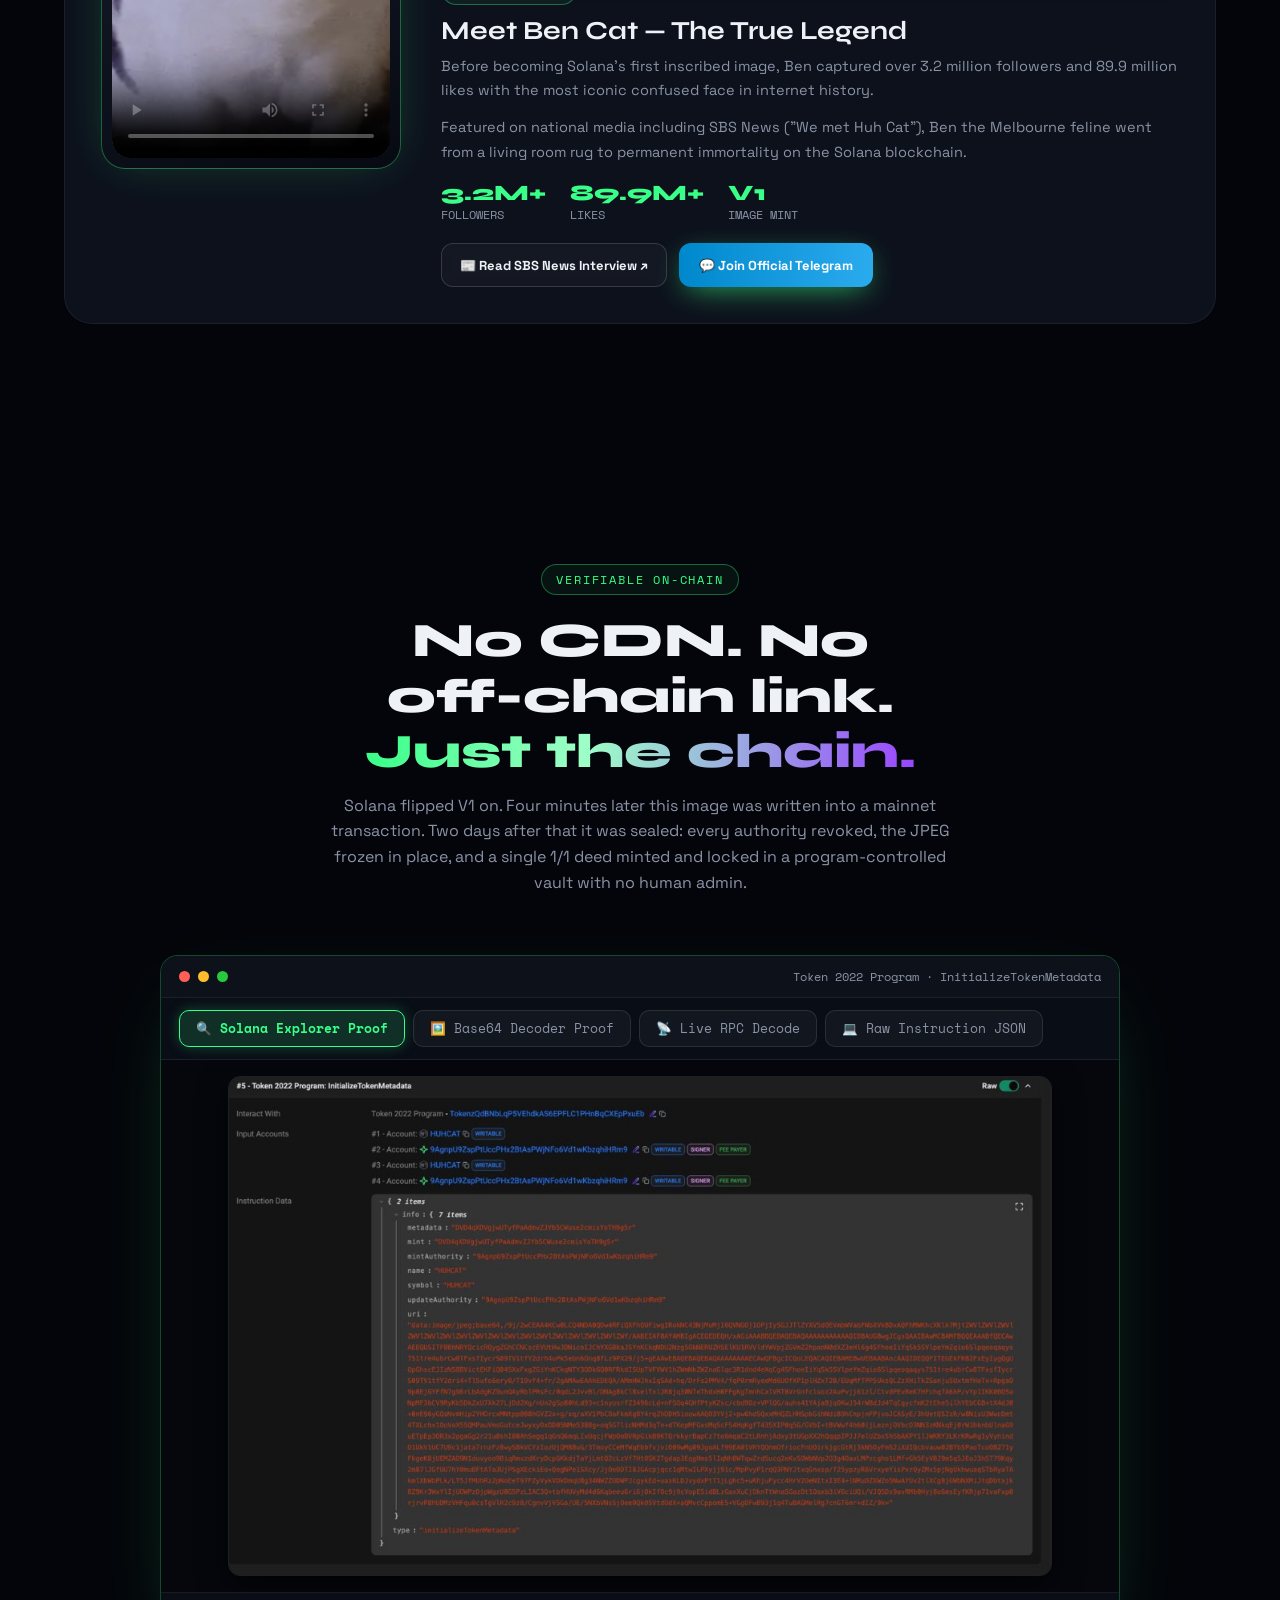
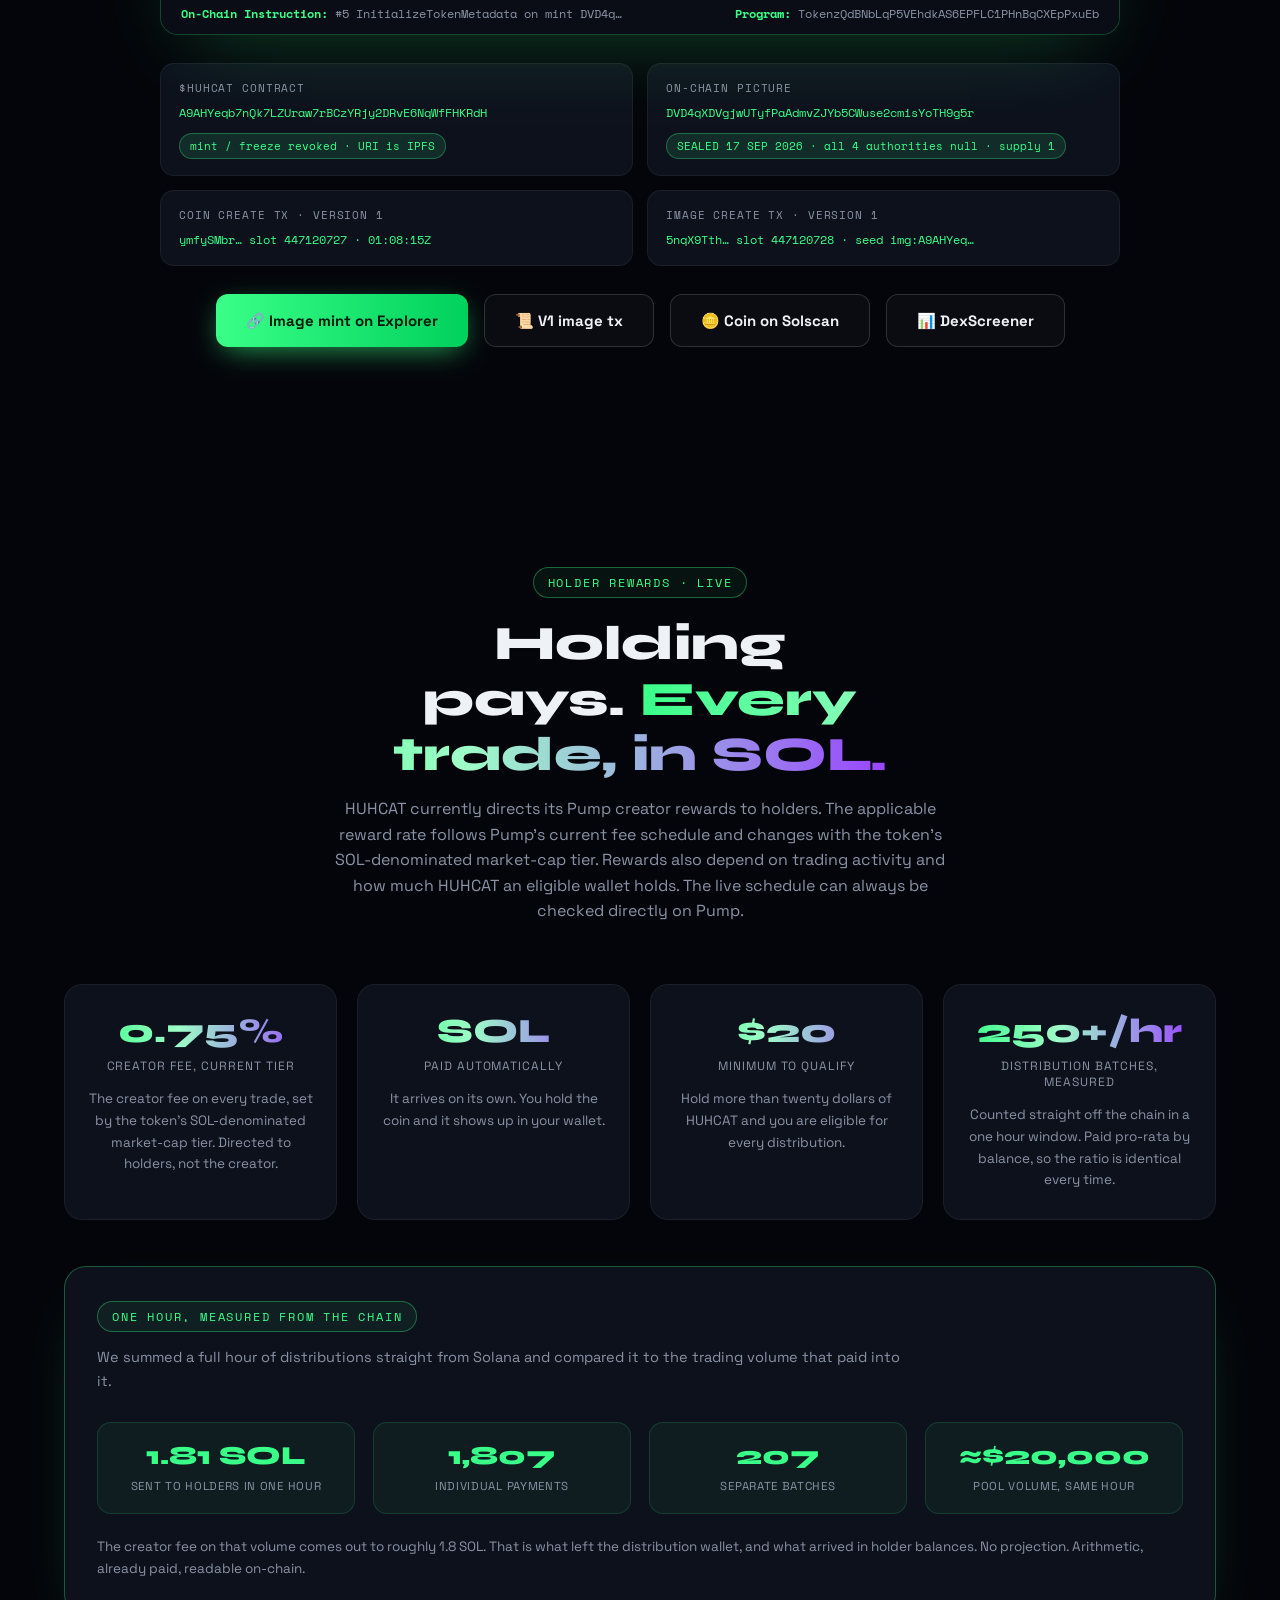
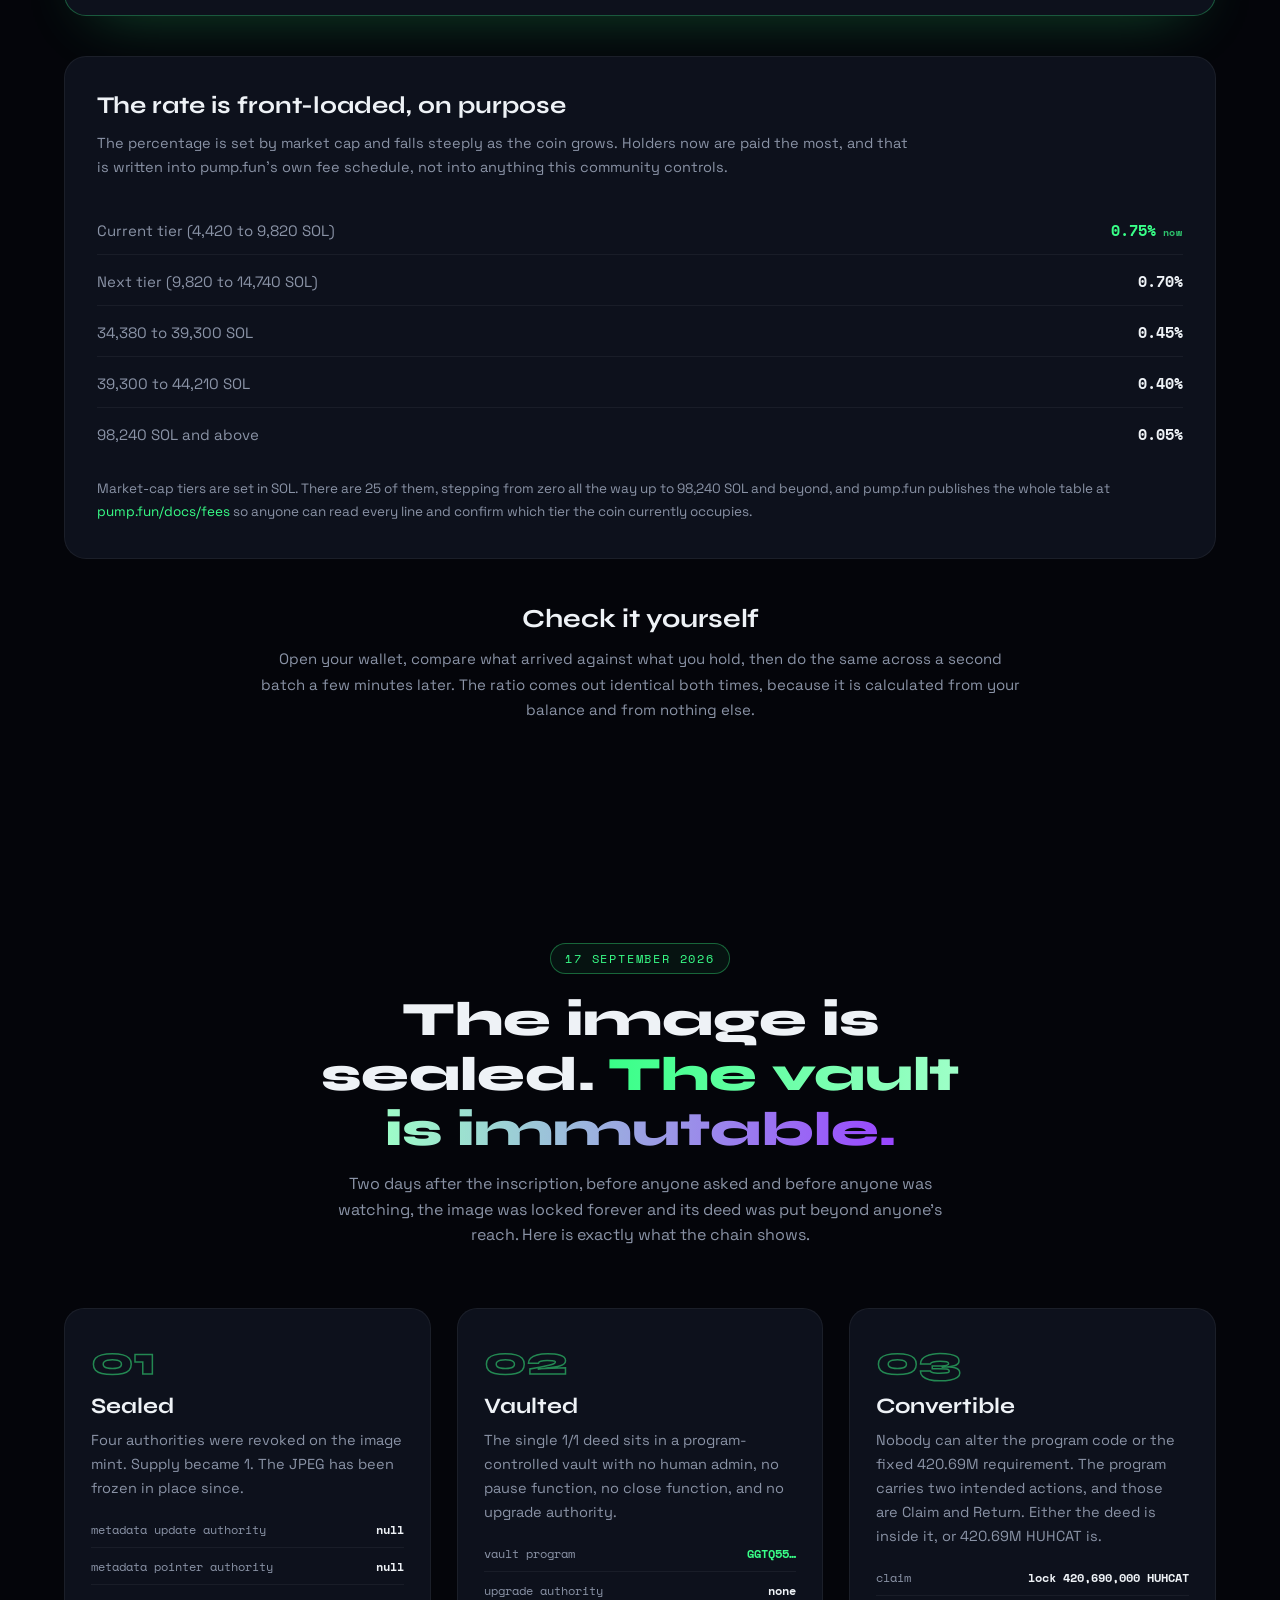
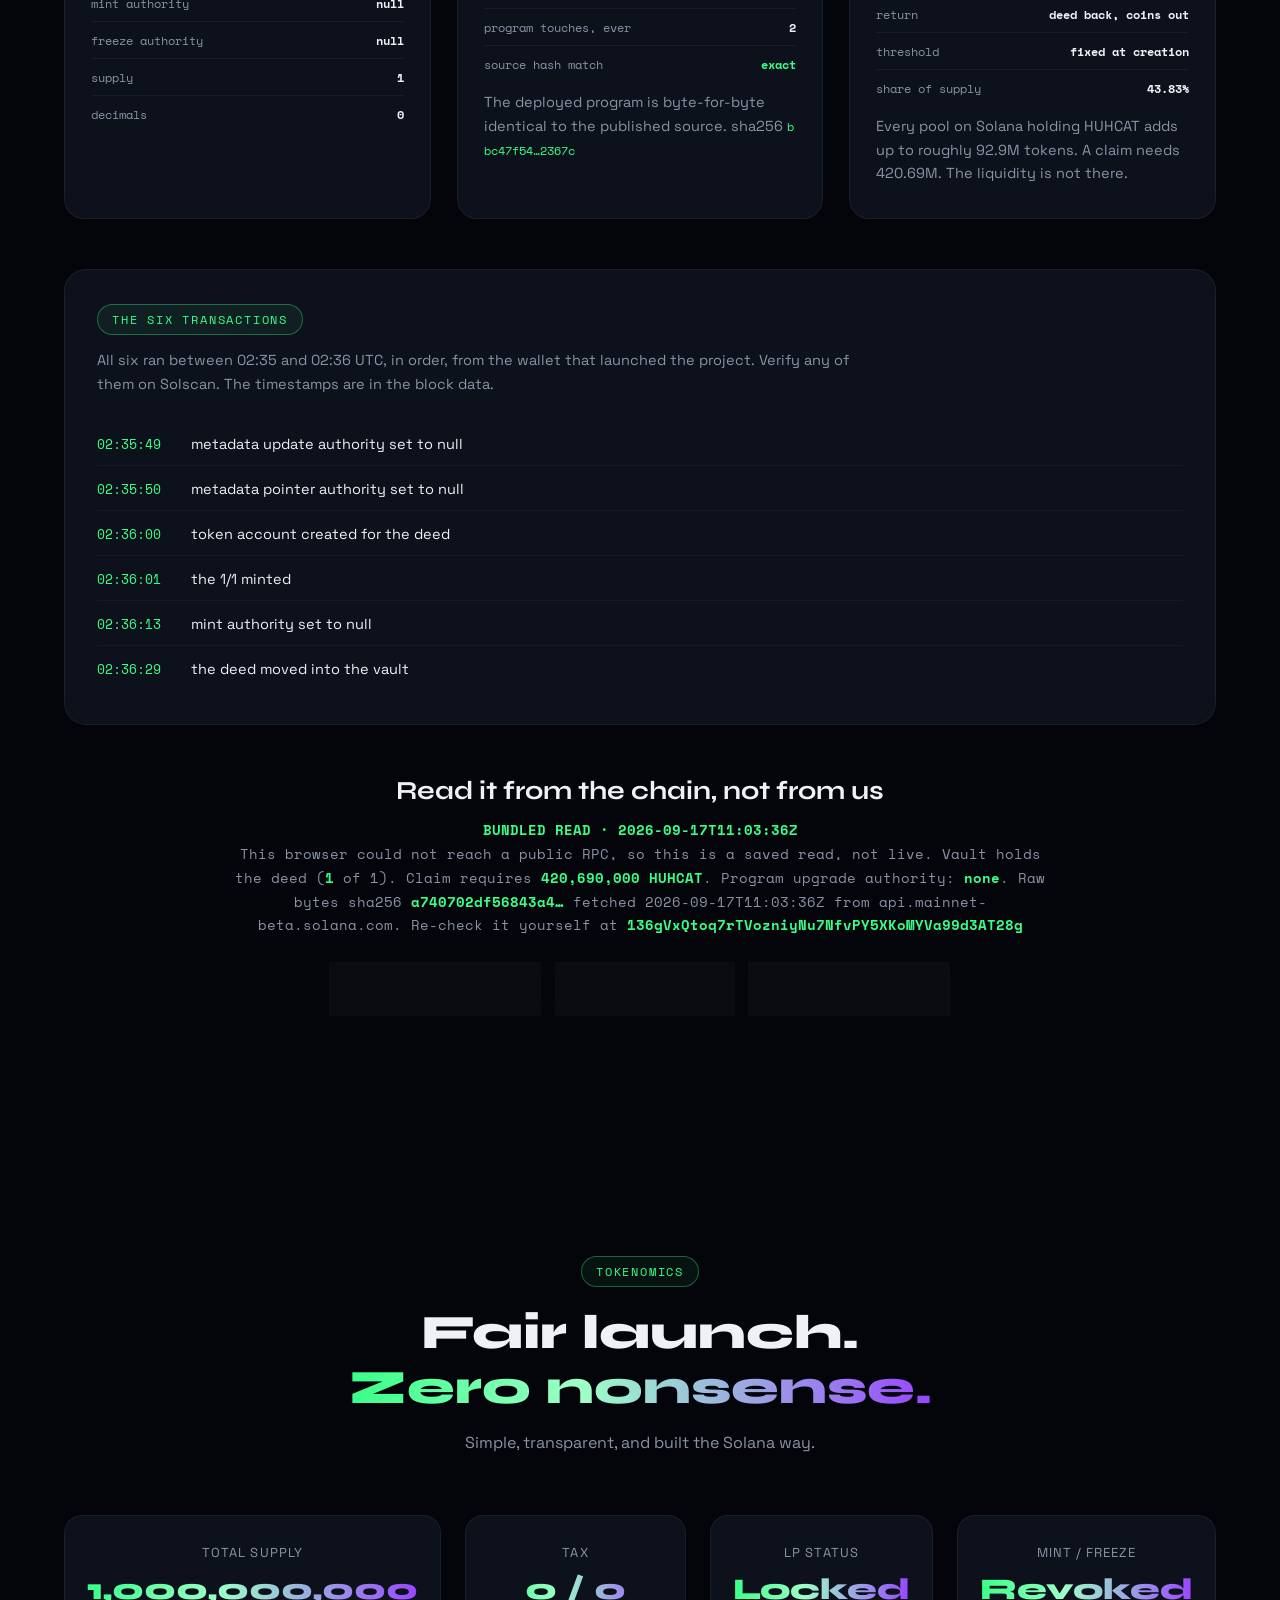
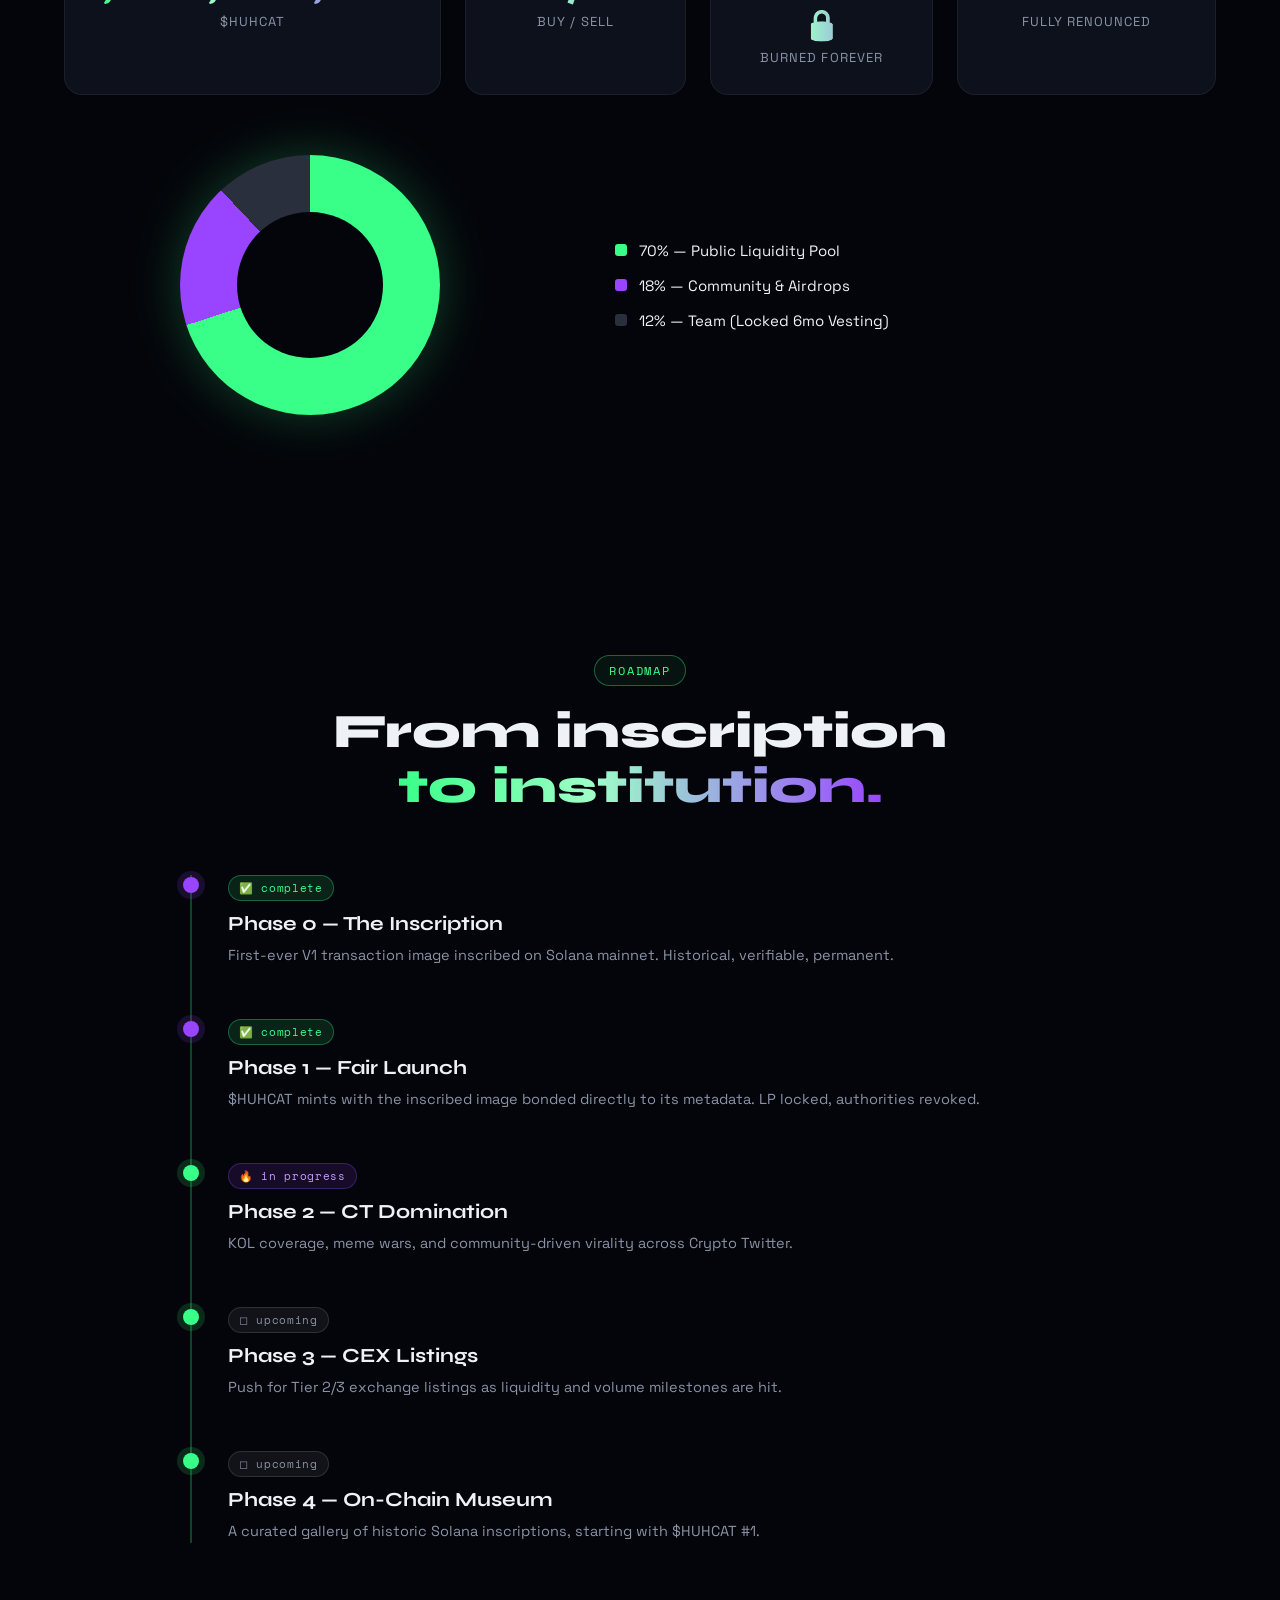
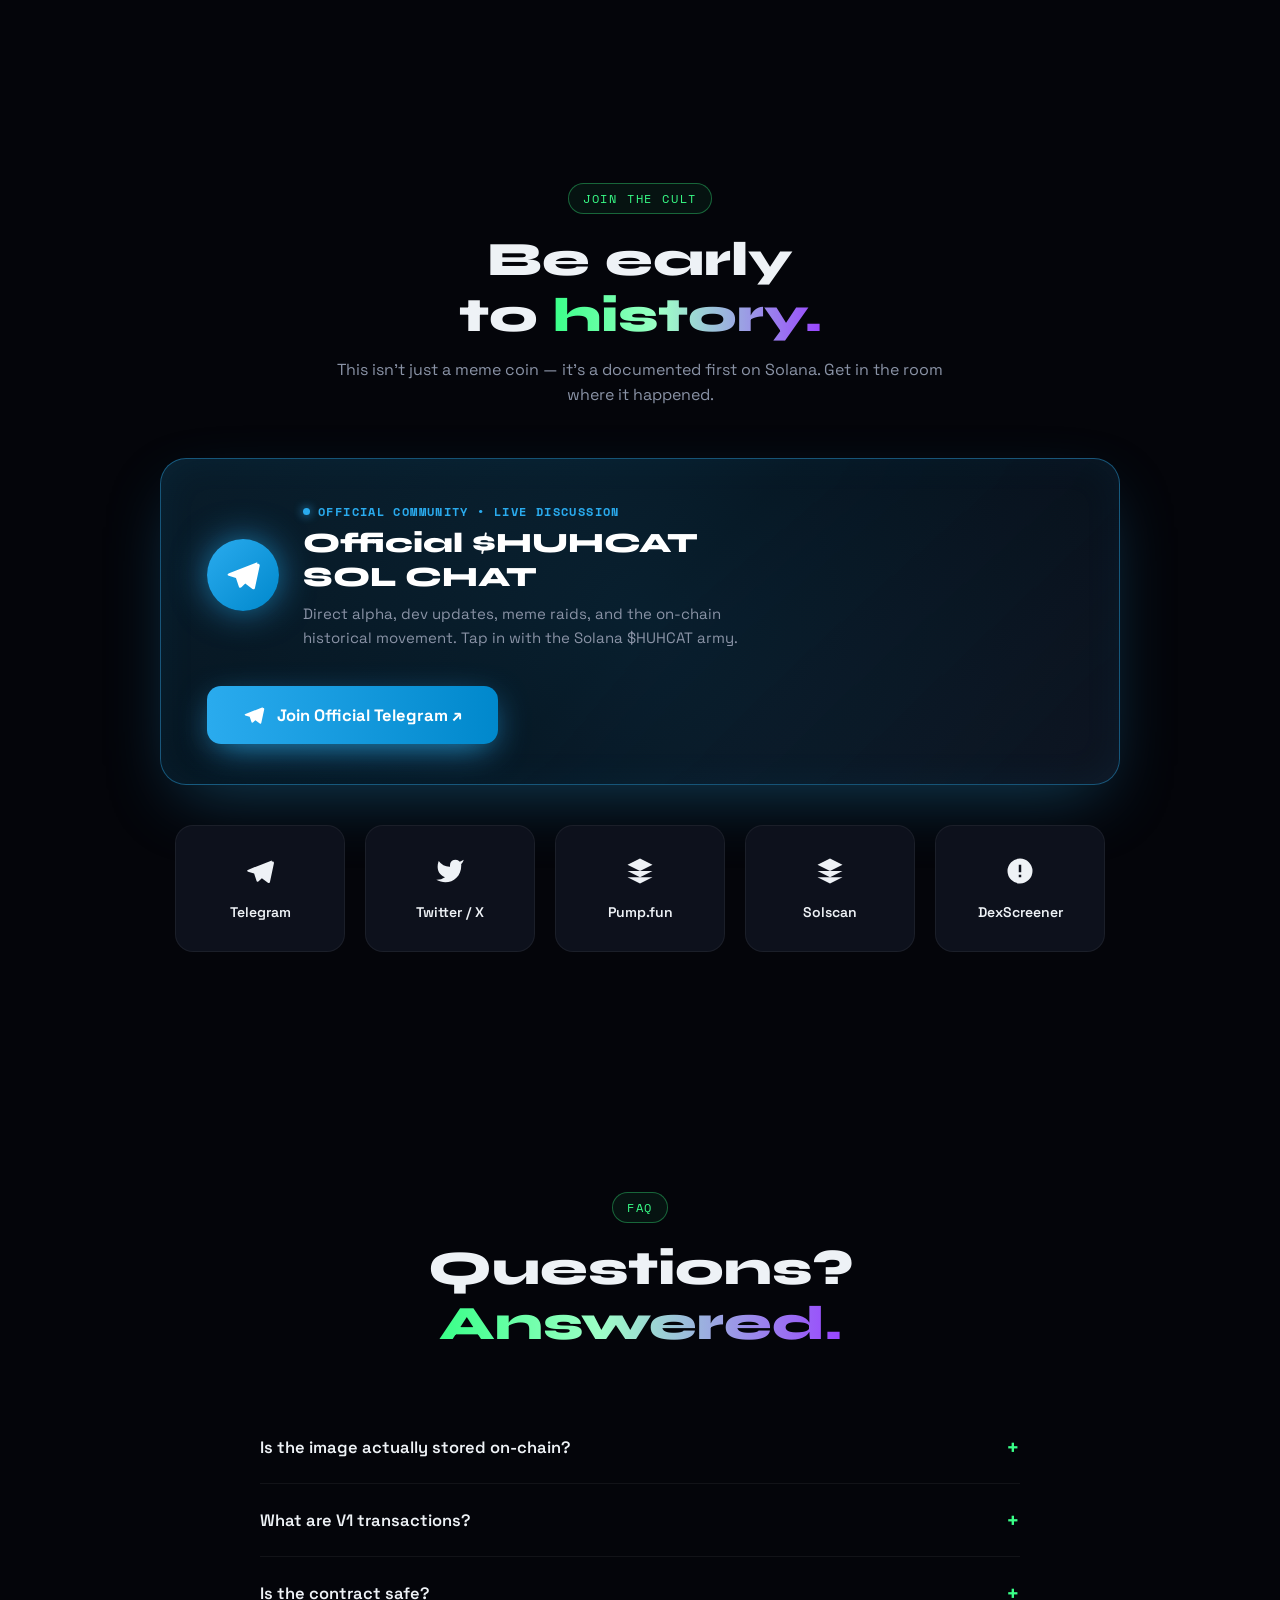
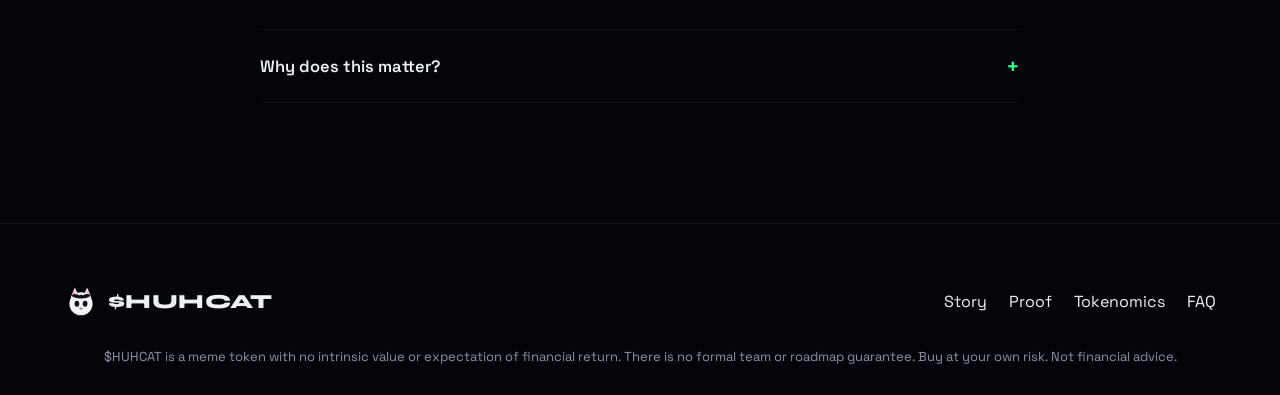
==== commit 1e180361: "fix(precision): Revvin corrections — SOL-denominated tiers, program-controlled vault, Claim and Retu" ====
--- a/index.html
+++ b/index.html
@@ -974,7 +974,7 @@
     <div class="section-head reveal">
       <span class="tag">Verifiable On-Chain</span>
       <h2>No CDN. No off-chain link. <span class="grad-text">Just the chain.</span></h2>
-      <p>Solana flipped V1 on. Four minutes later this image was written into a mainnet transaction. Two days after that it was sealed: every authority revoked, the JPEG frozen in place, and a single 1/1 deed minted and locked in a vault program nobody can ever change.</p>
+      <p>Solana flipped V1 on. Four minutes later this image was written into a mainnet transaction. Two days after that it was sealed: every authority revoked, the JPEG frozen in place, and a single 1/1 deed minted and locked in a program-controlled vault with no human admin.</p>
     </div>
 
     <div class="terminal reveal">
@@ -1036,6 +1036,10 @@
 &nbsp;&nbsp;&nbsp;&nbsp;<span class="k">"symbol"</span>: <span class="s">"HUHCAT"</span>,<br>
 &nbsp;&nbsp;&nbsp;&nbsp;<span class="k">"uri"</span>: <span class="s">"[data-uri]..."</span><br>
 &nbsp;&nbsp;&nbsp;&nbsp;<span class="c">// ↑ JPEG lives on companion mint DVD4q, created in v1 tx 5nqX9Tth…</span><br>
+&nbsp;&nbsp;&nbsp;&nbsp;<span class="c">// ↑ mintAuthority above is the CREATE-TIME value from the instruction,</span><br>
+&nbsp;&nbsp;&nbsp;&nbsp;<span class="c">// &nbsp;&nbsp;set by the deploying wallet. It was revoked on 17 Sep 2026.</span><br>
+&nbsp;&nbsp;&nbsp;&nbsp;<span class="c">// &nbsp;&nbsp;Current on-chain state: mintAuthority null, freezeAuthority null,</span><br>
+&nbsp;&nbsp;&nbsp;&nbsp;<span class="c">// &nbsp;&nbsp;metadata authority null, metadata pointer null, supply 1, decimals 0.</span><br>
 &nbsp;&nbsp;<span class="c">}</span><br>
 <span class="c">}</span>
         </div>
@@ -1078,14 +1082,14 @@
     <div class="section-head reveal">
       <span class="tag">Holder Rewards · Live</span>
       <h2>Holding pays. <span class="grad-text">Every trade, in SOL.</span></h2>
-      <p>HUHCAT is a Holder Rewards token on pump.fun. The creator fee on every trade goes to the people holding the coin, not to the creator. It is paid automatically, several times an hour, in proportion to what you hold.</p>
+      <p>HUHCAT currently directs its Pump creator rewards to holders. The applicable reward rate follows Pump's current fee schedule and changes with the token's SOL-denominated market-cap tier. Rewards also depend on trading activity and how much HUHCAT an eligible wallet holds. The live schedule can always be checked directly on Pump.</p>
     </div>
 
     <div class="reward-grid">
       <div class="reward-card reveal">
         <div class="reward-val grad-text">0.75%</div>
-        <div class="reward-lab">of every trade</div>
-        <p>The creator fee, set by market cap. Paid to holders, not the creator.</p>
+        <div class="reward-lab">creator fee, current tier</div>
+        <p>The creator fee on every trade, set by the token's SOL-denominated market-cap tier. Directed to holders, not the creator.</p>
       </div>
       <div class="reward-card reveal">
         <div class="reward-val grad-text">SOL</div>
@@ -1098,9 +1102,9 @@
         <p>Hold more than twenty dollars of HUHCAT and you are eligible for every distribution.</p>
       </div>
       <div class="reward-card reveal">
-        <div class="reward-val grad-text">~6/hr</div>
-        <div class="reward-lab">distributions</div>
-        <p>Several batches every hour, pro-rata by balance. The ratio is identical every time.</p>
+        <div class="reward-val grad-text">250+/hr</div>
+        <div class="reward-lab">distribution batches, measured</div>
+        <p>Counted straight off the chain in a one hour window. Paid pro-rata by balance, so the ratio is identical every time.</p>
       </div>
     </div>
 
@@ -1136,12 +1140,13 @@
         <p>The percentage is set by market cap and falls steeply as the coin grows. Holders now are paid the most, and that is written into pump.fun's own fee schedule, not into anything this community controls.</p>
       </div>
       <ul class="tier-list">
-        <li><span>Today</span><b class="live-tier">0.75%</b></li>
-        <li><span>At $1M market cap</span><b>0.70%</b></li>
-        <li><span>At $4M market cap</span><b>0.40%</b></li>
-        <li><span>At $10M and above</span><b>0.05%</b></li>
+        <li><span>Current tier (4,420 to 9,820 SOL)</span><b class="live-tier">0.75%</b></li>
+        <li><span>Next tier (9,820 to 14,740 SOL)</span><b>0.70%</b></li>
+        <li><span>34,380 to 39,300 SOL</span><b>0.45%</b></li>
+        <li><span>39,300 to 44,210 SOL</span><b>0.40%</b></li>
+        <li><span>98,240 SOL and above</span><b>0.05%</b></li>
       </ul>
-      <p class="reward-tiers-note">The fee schedule is published by pump.fun at <a href="https://pump.fun/docs/fees" target="_blank" rel="noopener noreferrer">pump.fun/docs/fees</a>. What does not change is the mechanism: the fee is set by the platform, the distribution is automatic, and once a token switches to Holder Rewards it cannot switch back.</p>
+      <p class="reward-tiers-note">Market-cap tiers are set in SOL. There are 25 of them, stepping from zero all the way up to 98,240 SOL and beyond, and pump.fun publishes the whole table at <a href="https://pump.fun/docs/fees" target="_blank" rel="noopener noreferrer">pump.fun/docs/fees</a> so anyone can read every line and confirm which tier the coin currently occupies.</p>
     </div>
 
     <div class="reward-verify reveal">
@@ -1178,7 +1183,7 @@
       <div class="seal-card reveal">
         <div class="seal-num">02</div>
         <h3>Vaulted</h3>
-        <p>The single 1/1 deed sits in a purpose-built vault program that has no upgrade authority. It can never be changed.</p>
+        <p>The single 1/1 deed sits in a program-controlled vault with no human admin, no pause function, no close function, and no upgrade authority.</p>
         <ul class="seal-list">
           <li><span>vault program</span><b class="ok">GGTQ55…</b></li>
           <li><span>upgrade authority</span><b>none</b></li>
@@ -1191,7 +1196,7 @@
       <div class="seal-card reveal">
         <div class="seal-num">03</div>
         <h3>Convertible</h3>
-        <p>The vault has two moves and will only ever have two. Either the deed is inside it, or 420.69M HUHCAT is.</p>
+        <p>Nobody can alter the program code or the fixed 420.69M requirement. The program carries two intended actions, and those are Claim and Return. Either the deed is inside it, or 420.69M HUHCAT is.</p>
         <ul class="seal-list">
           <li><span>claim</span><b>lock 420,690,000 HUHCAT</b></li>
           <li><span>return</span><b>deed back, coins out</b></li>
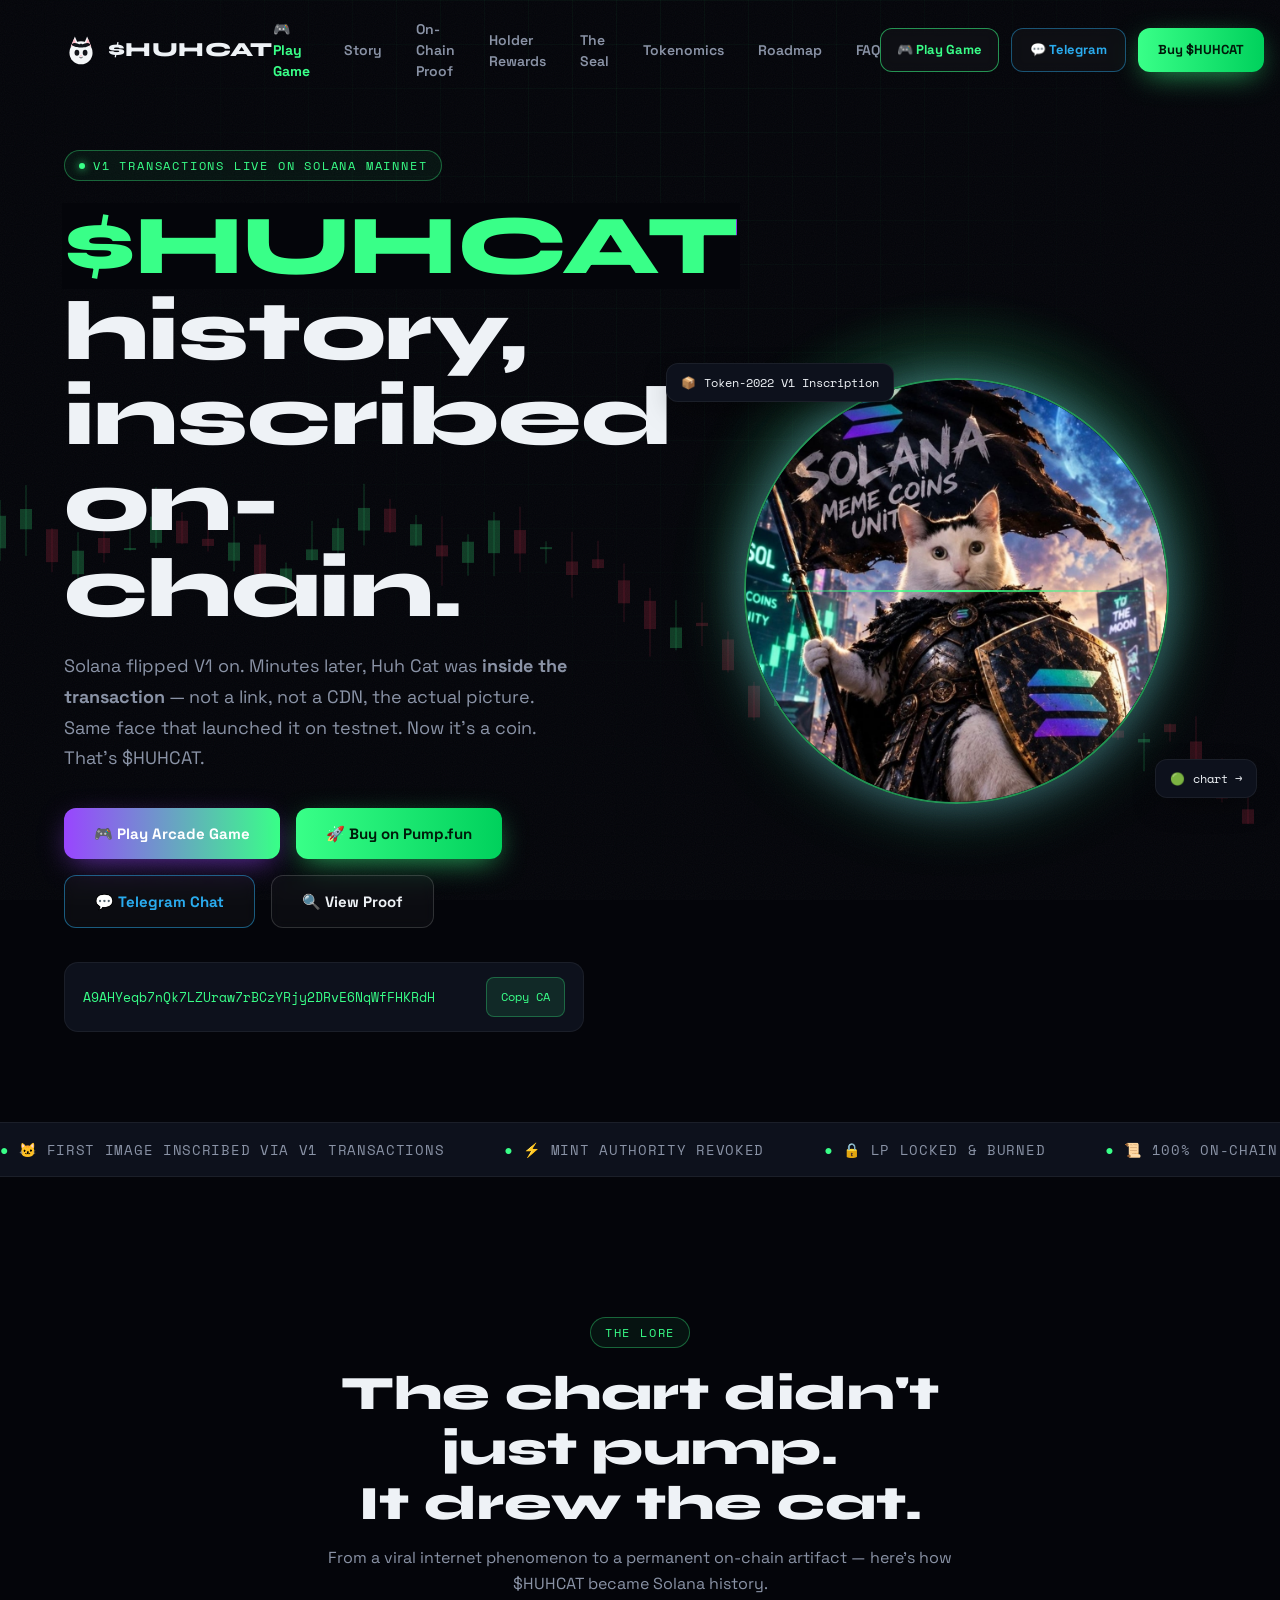
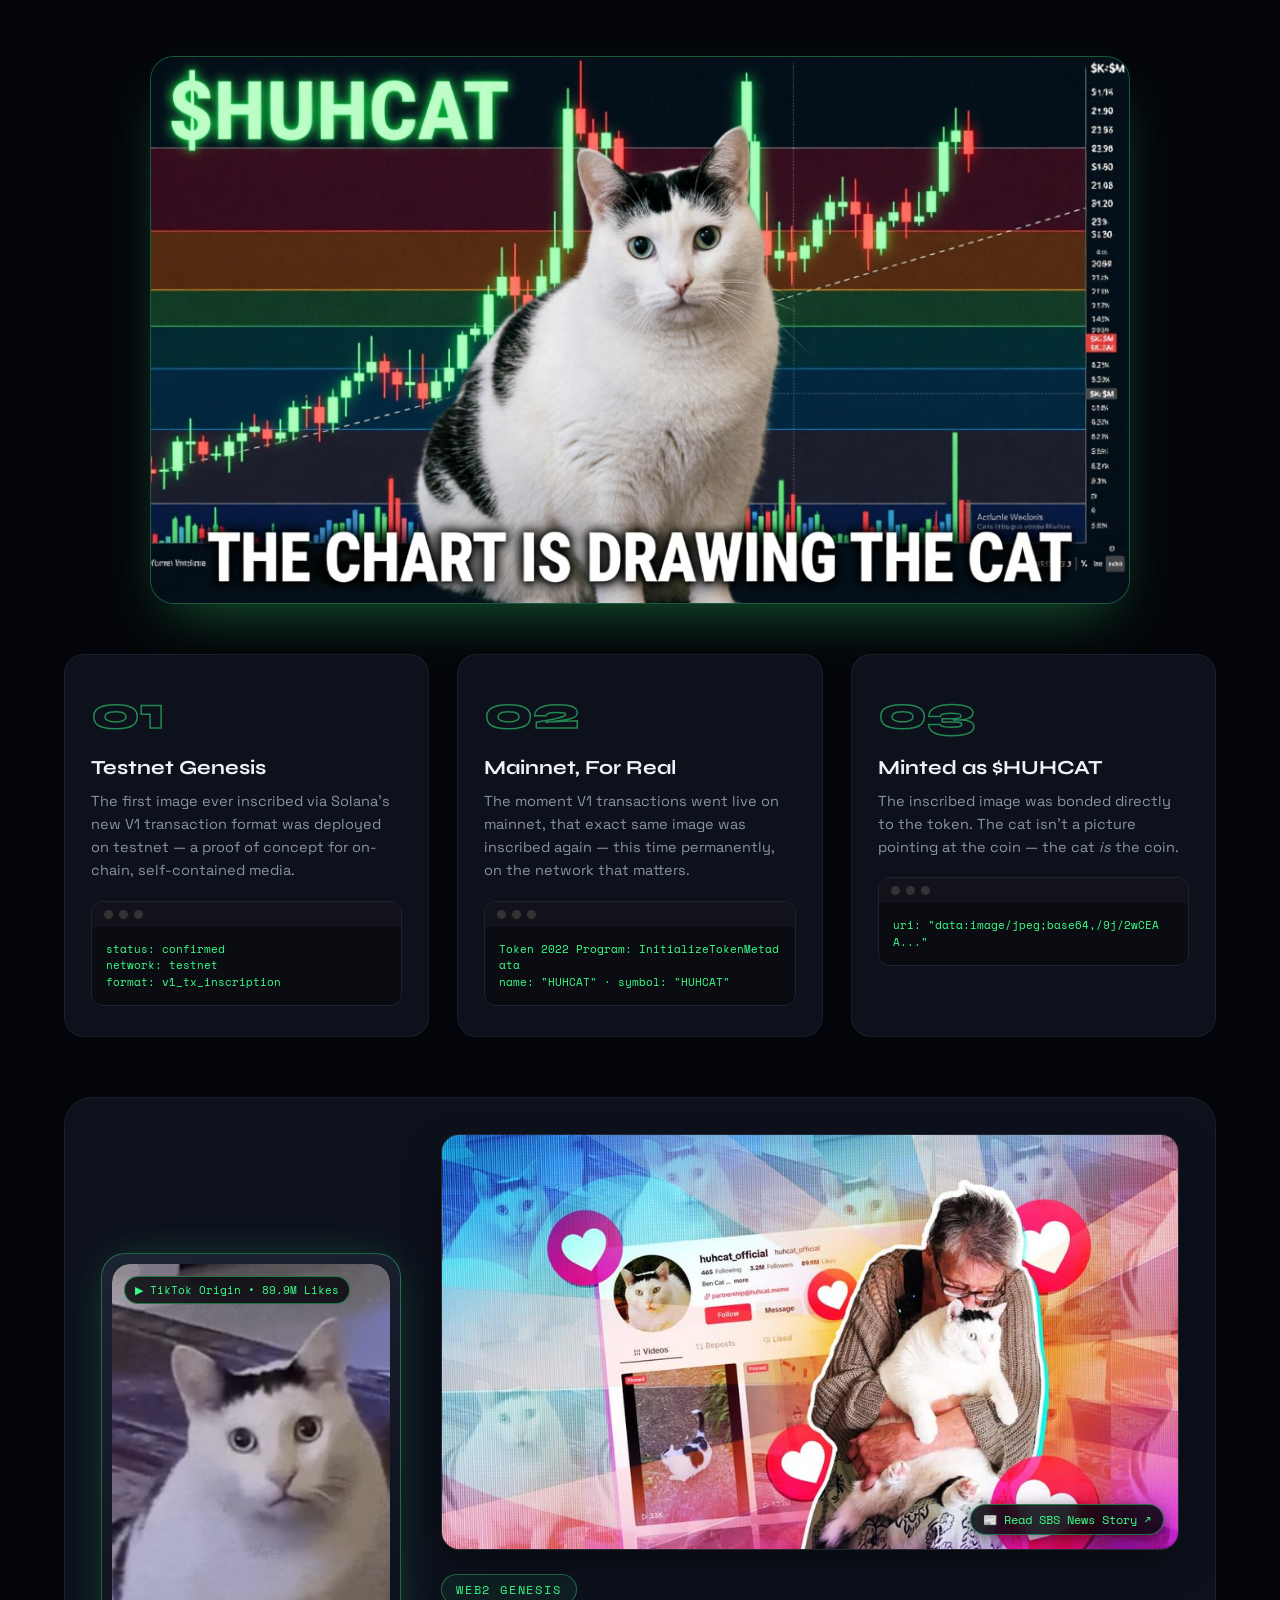
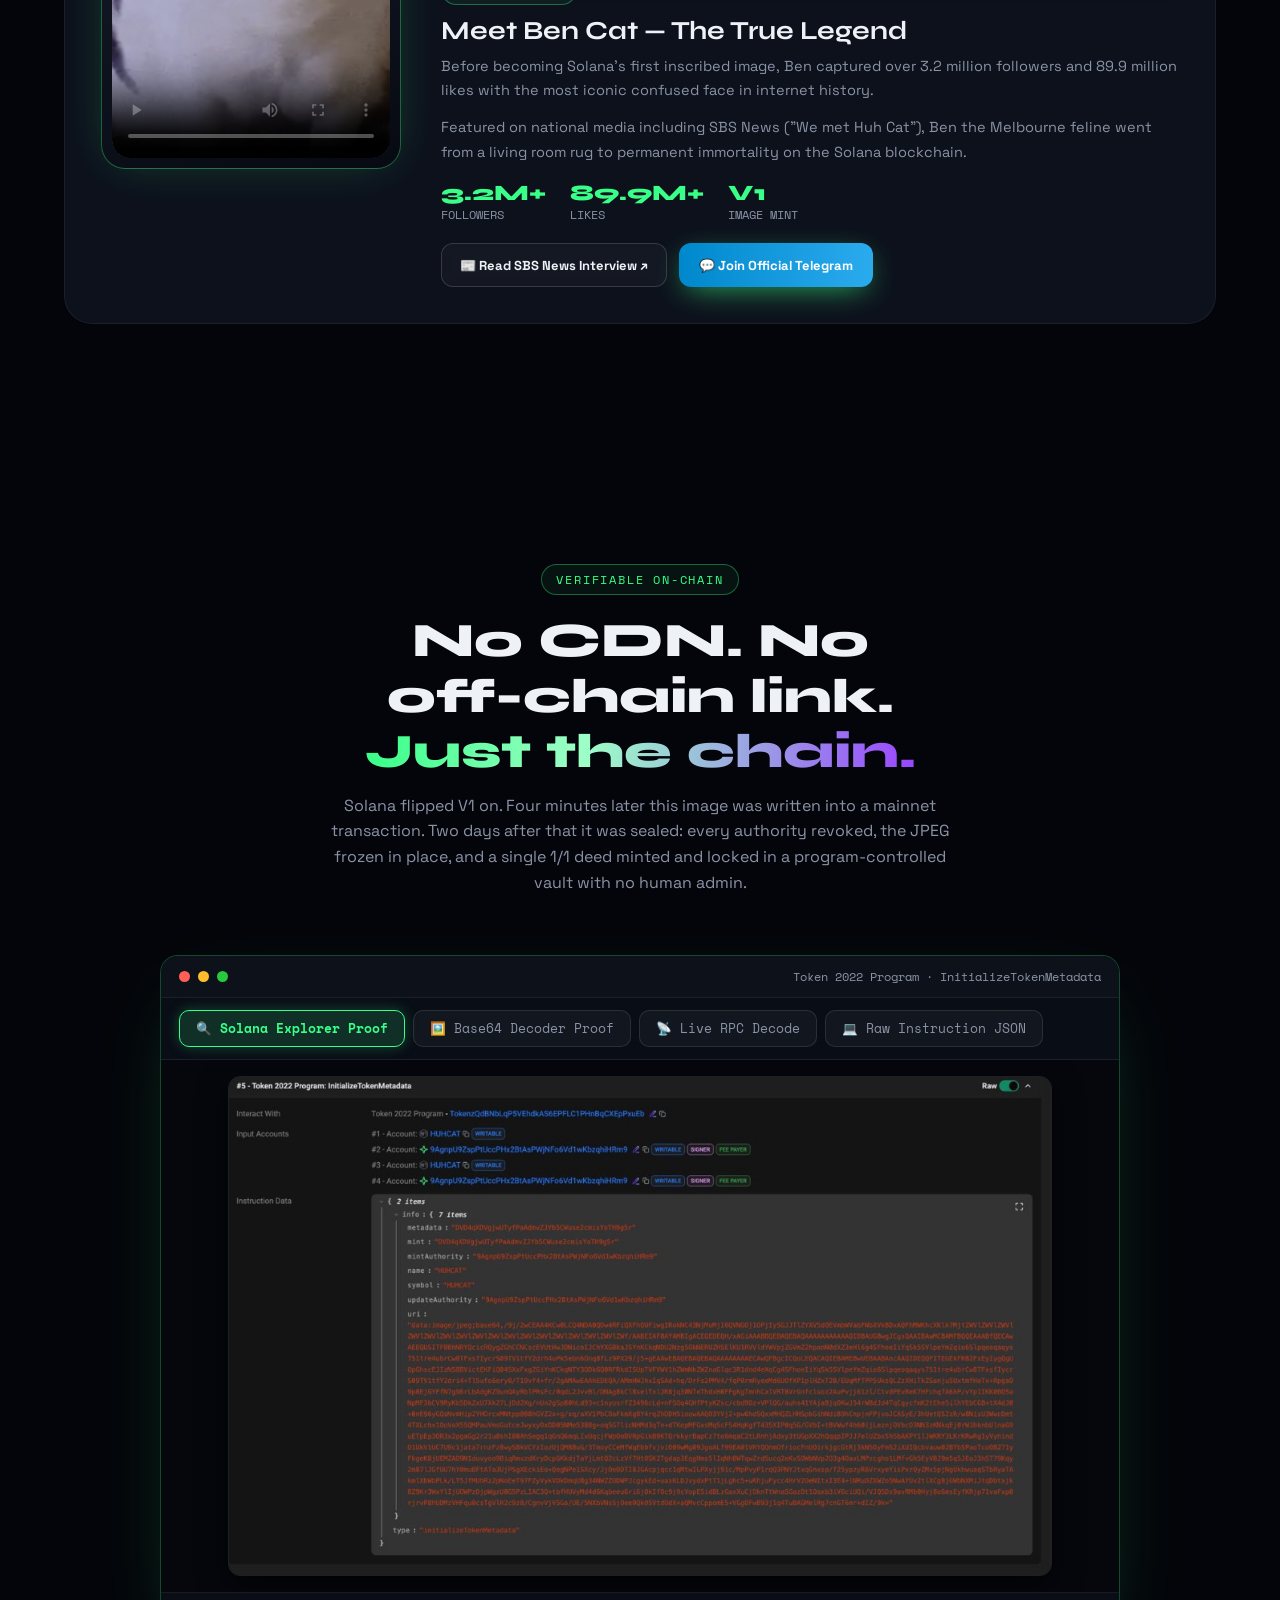
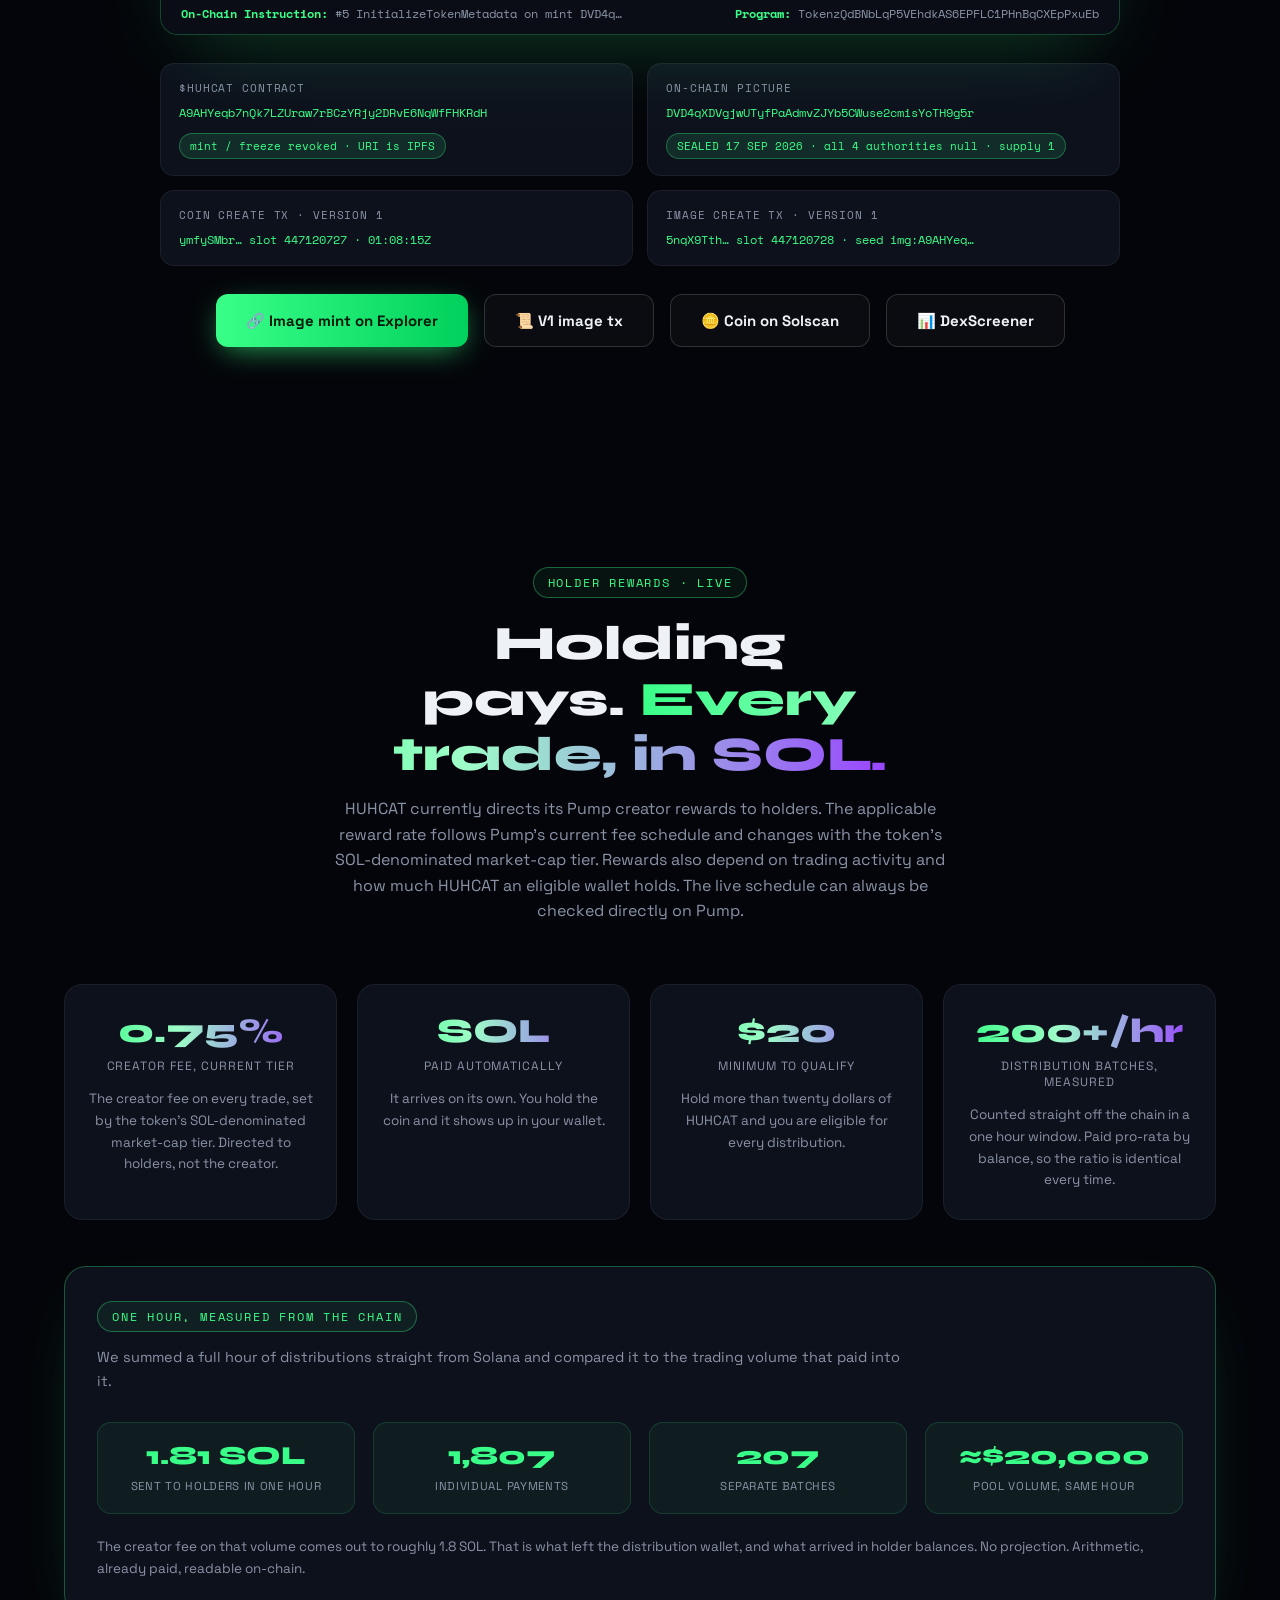
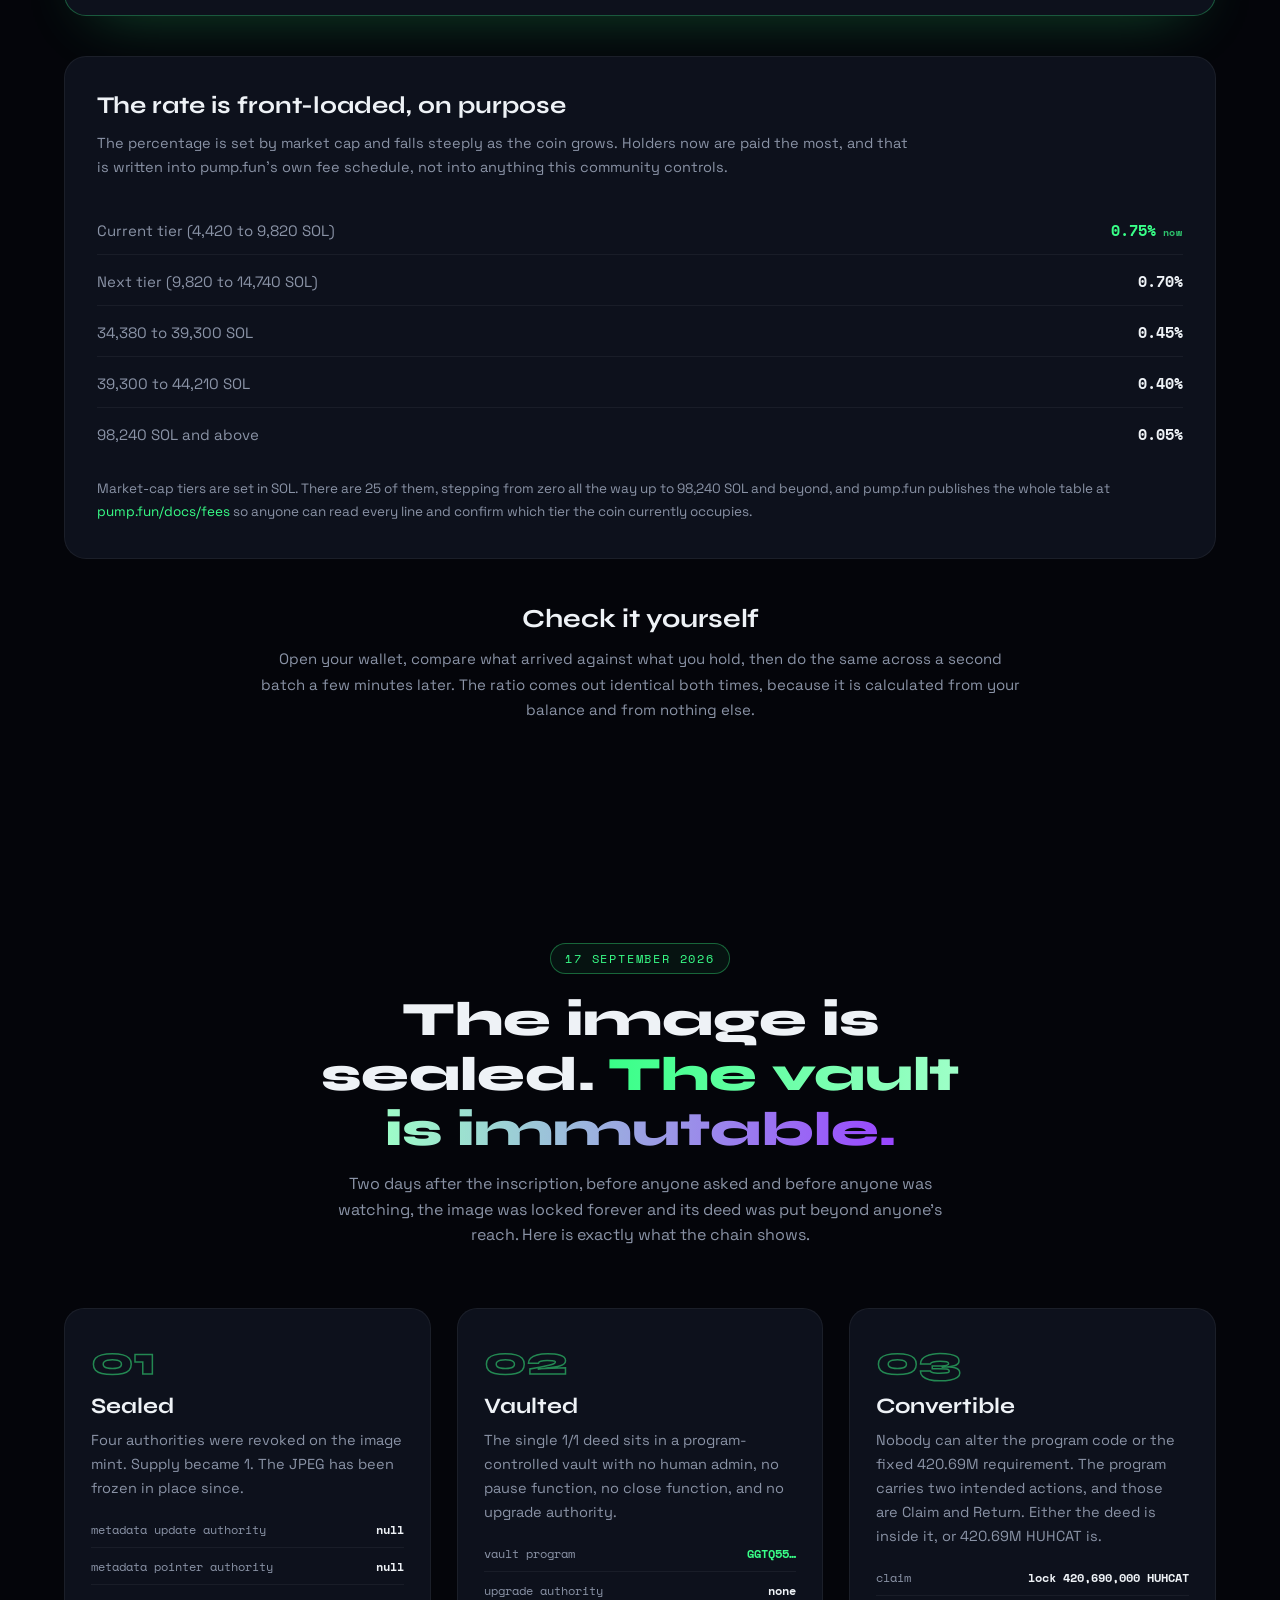
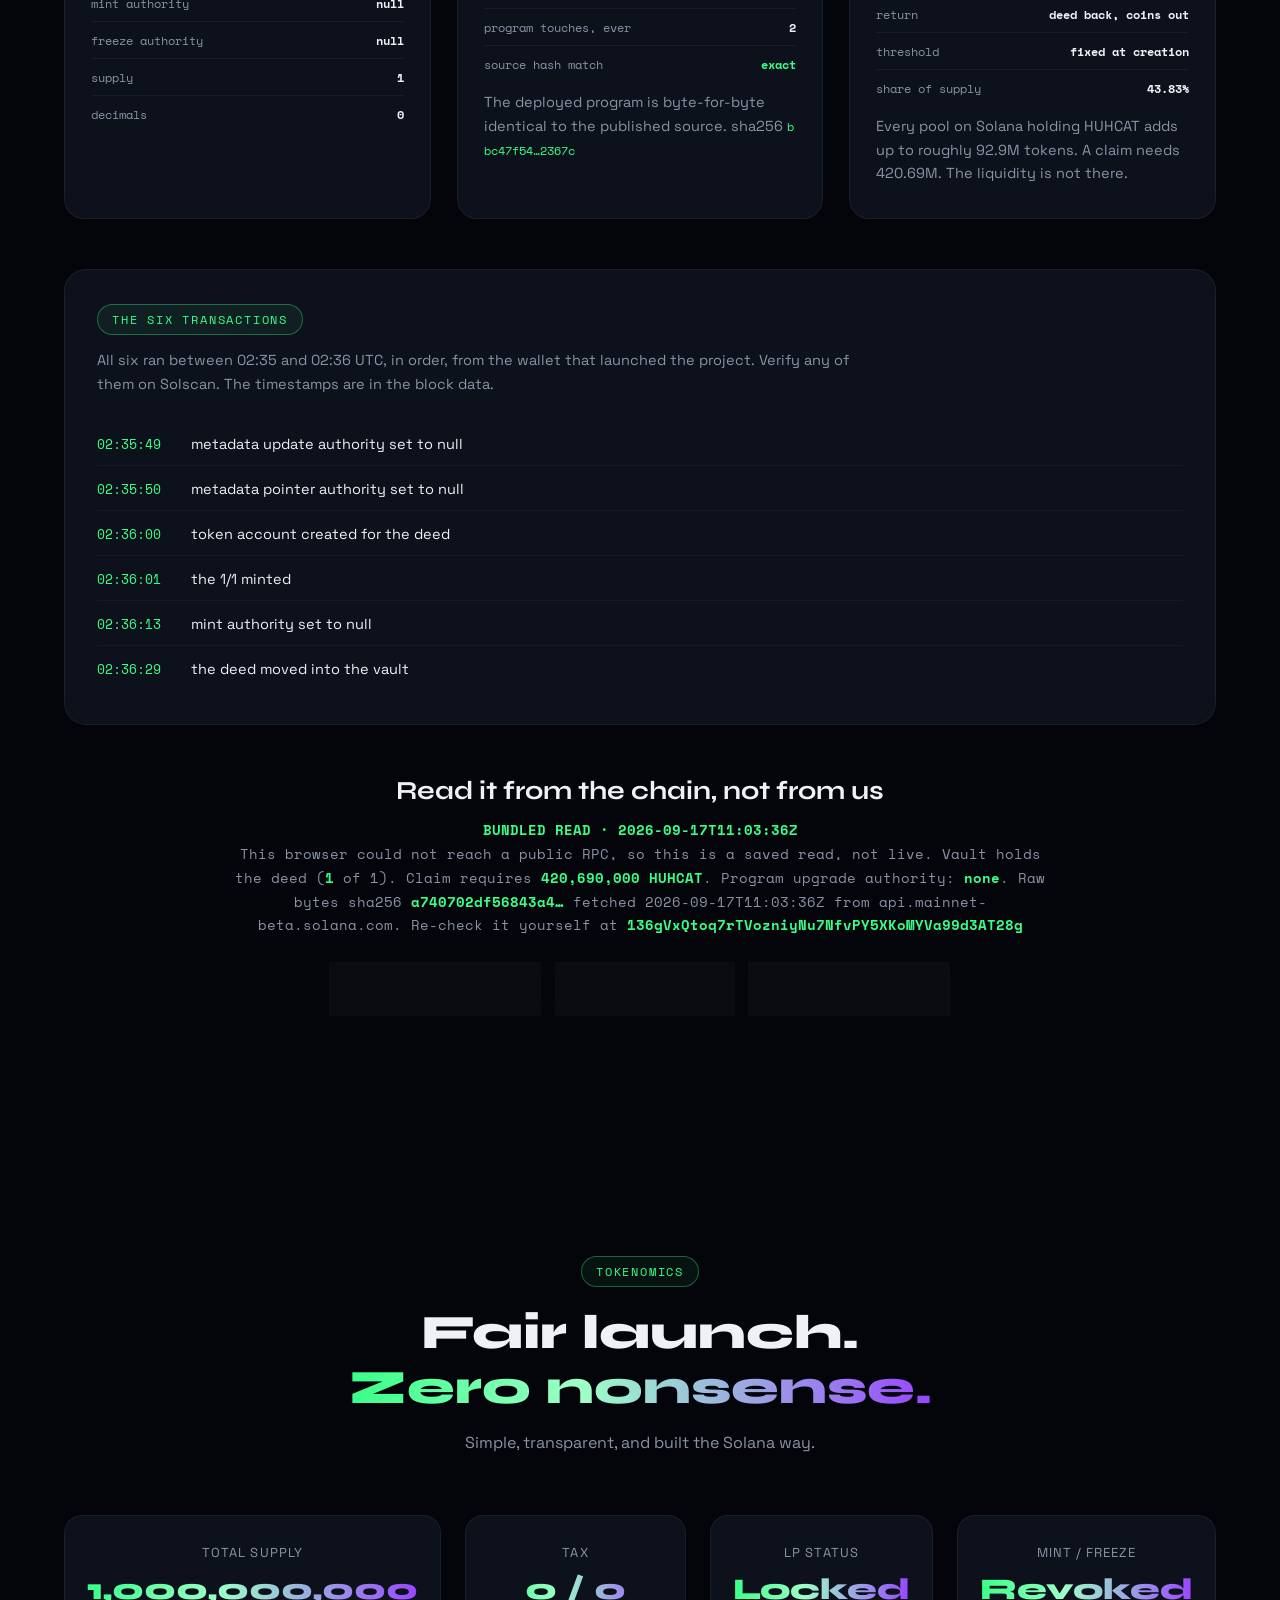
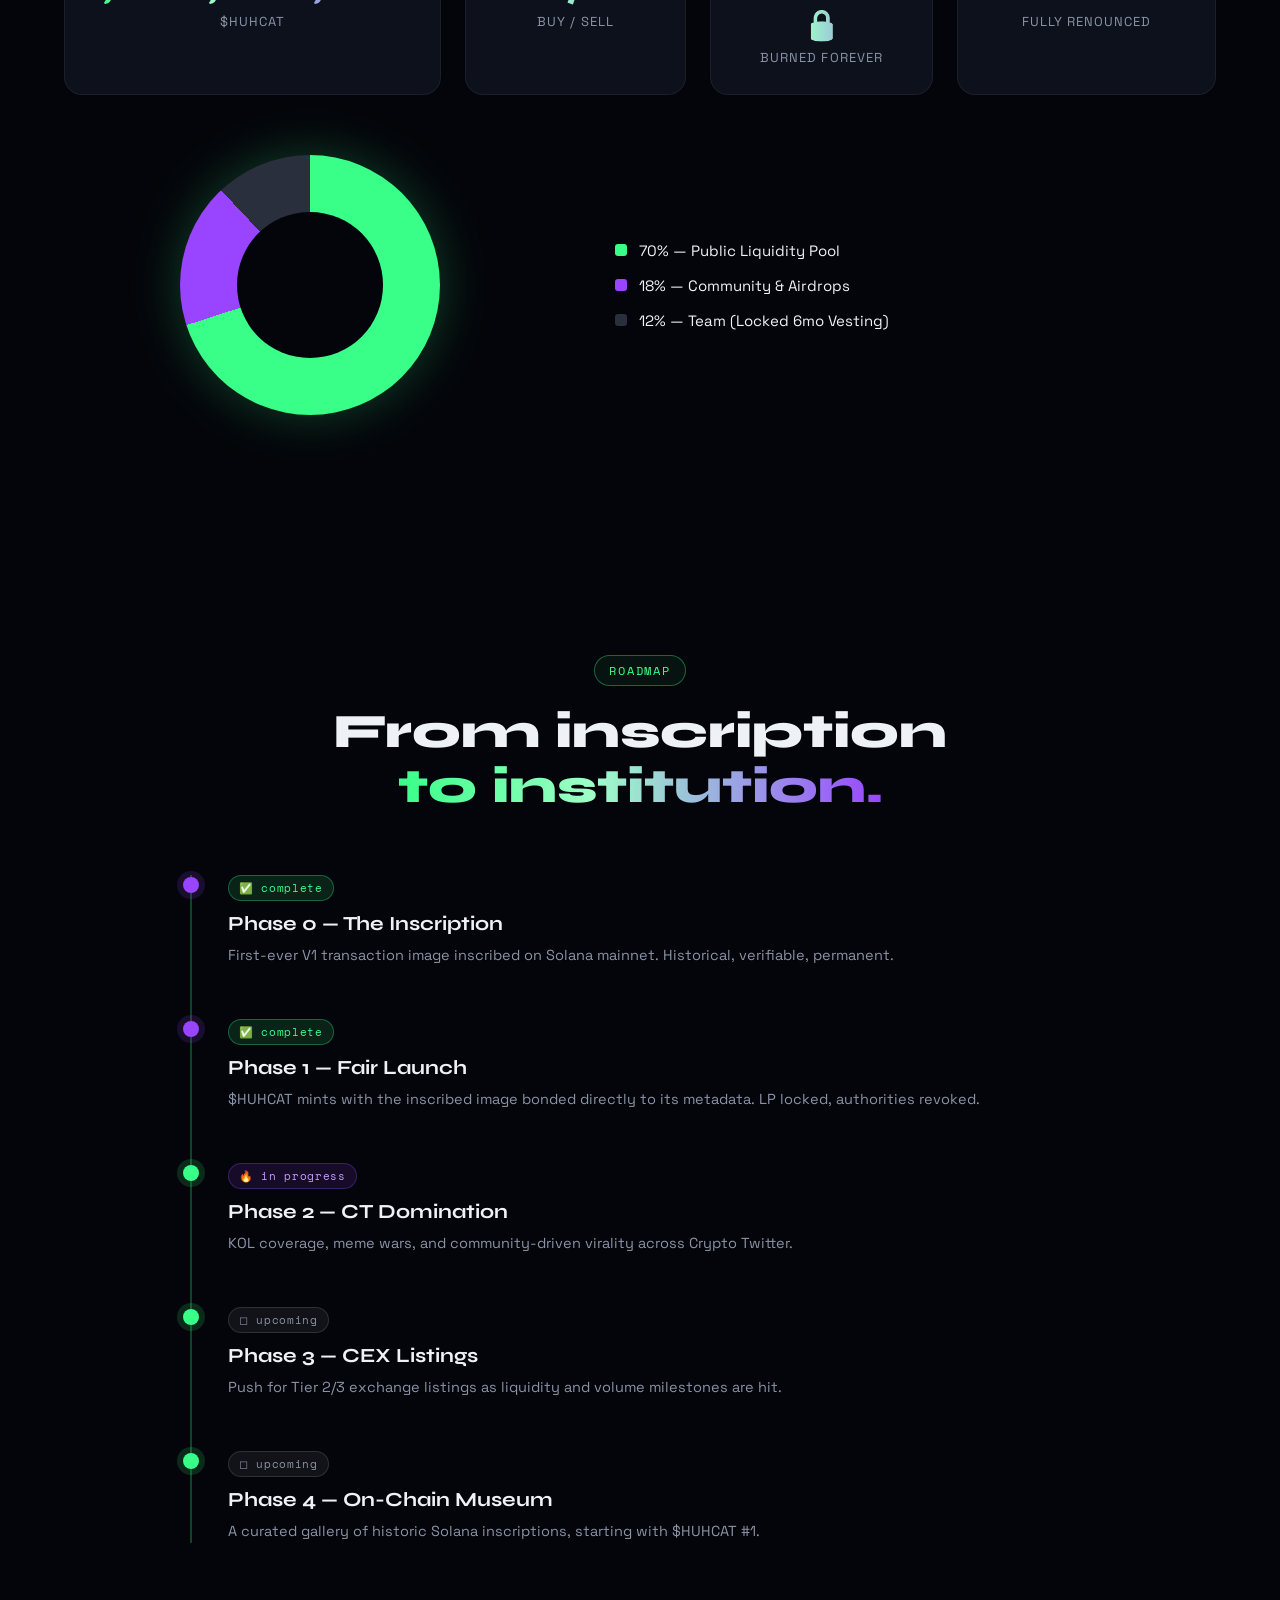
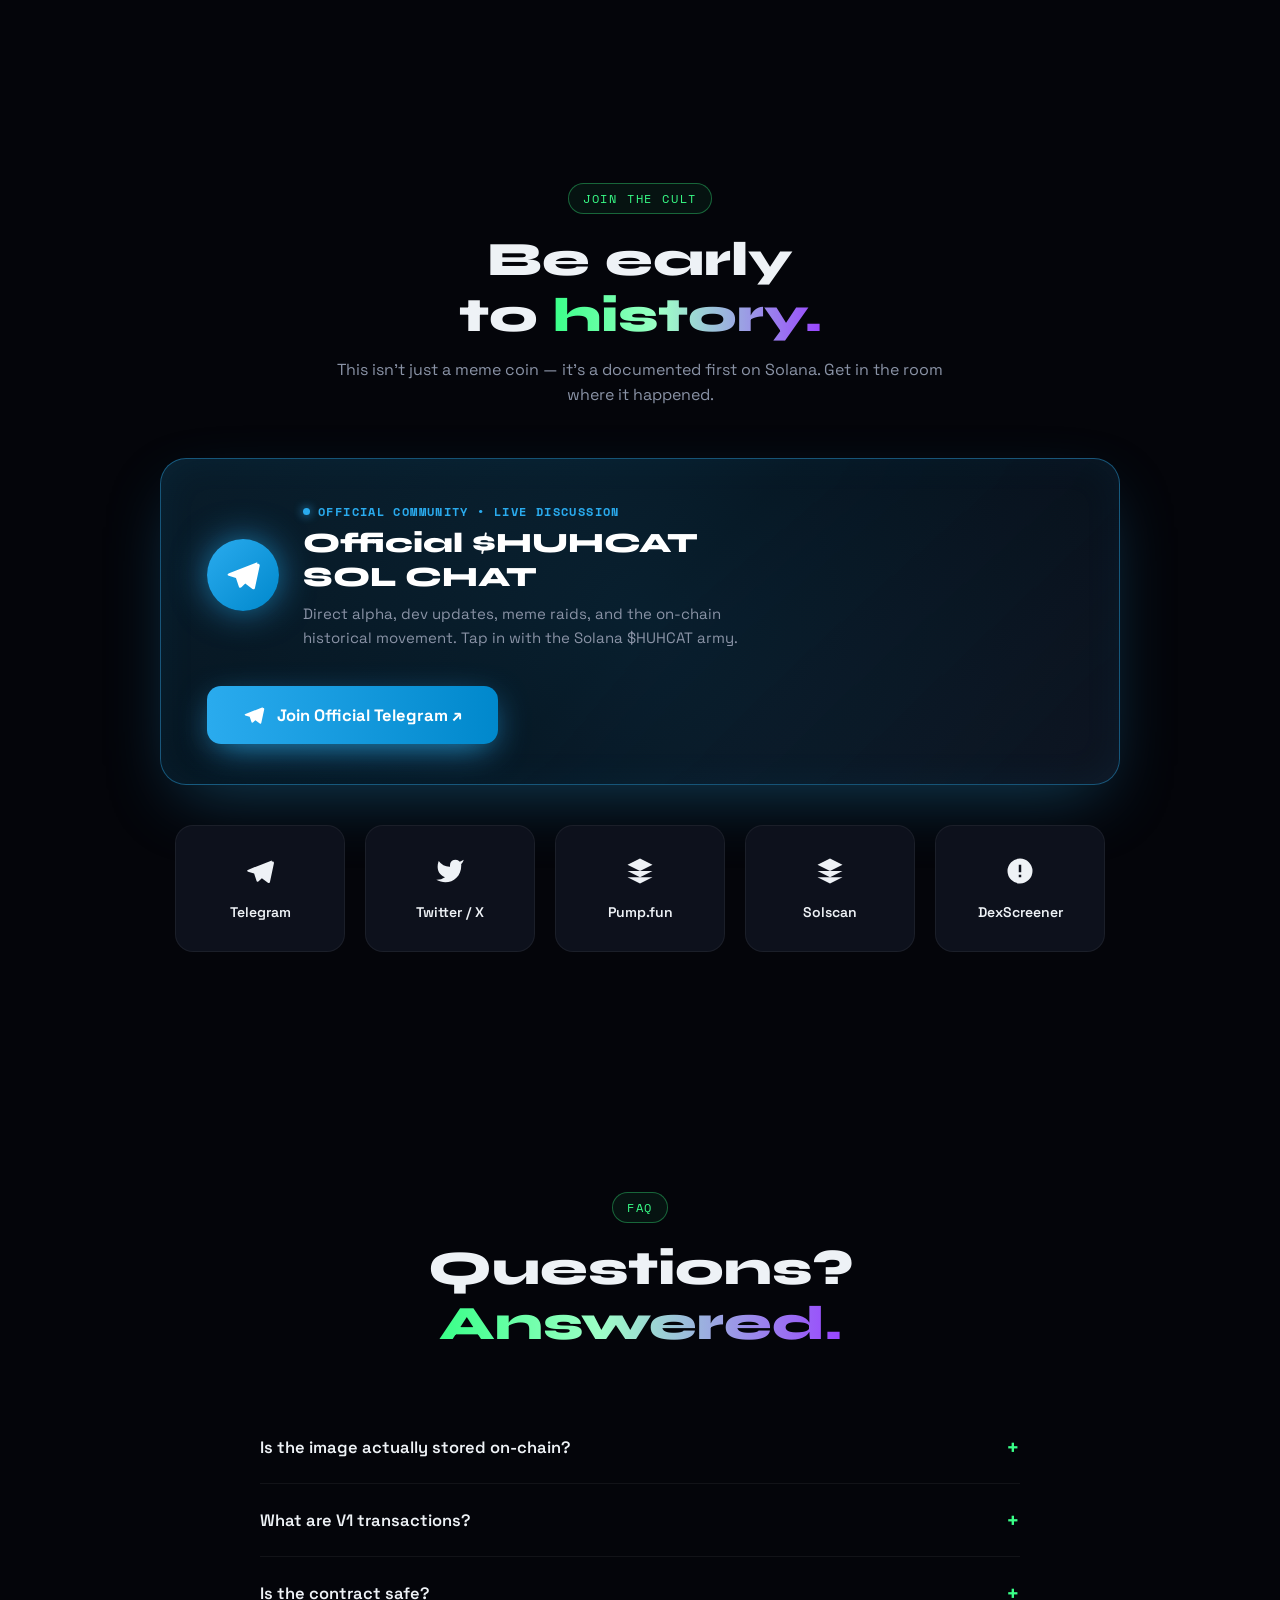
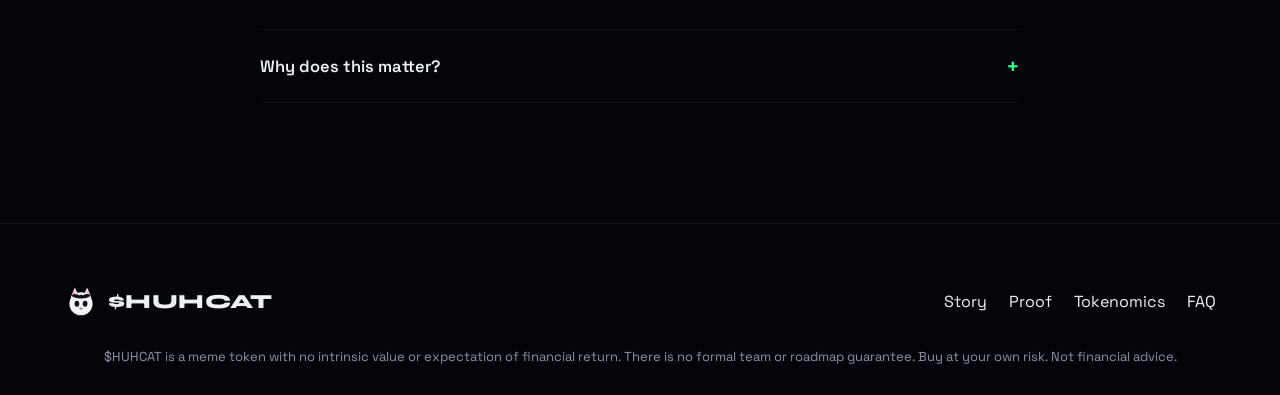
==== commit d8dca19f: "fix(rewards): harmonize cadence card to 200+/hr (both measured windows support it)" ====
--- a/index.html
+++ b/index.html
@@ -1102,7 +1102,7 @@
         <p>Hold more than twenty dollars of HUHCAT and you are eligible for every distribution.</p>
       </div>
       <div class="reward-card reveal">
-        <div class="reward-val grad-text">250+/hr</div>
+        <div class="reward-val grad-text">200+/hr</div>
         <div class="reward-lab">distribution batches, measured</div>
         <p>Counted straight off the chain in a one hour window. Paid pro-rata by balance, so the ratio is identical every time.</p>
       </div>
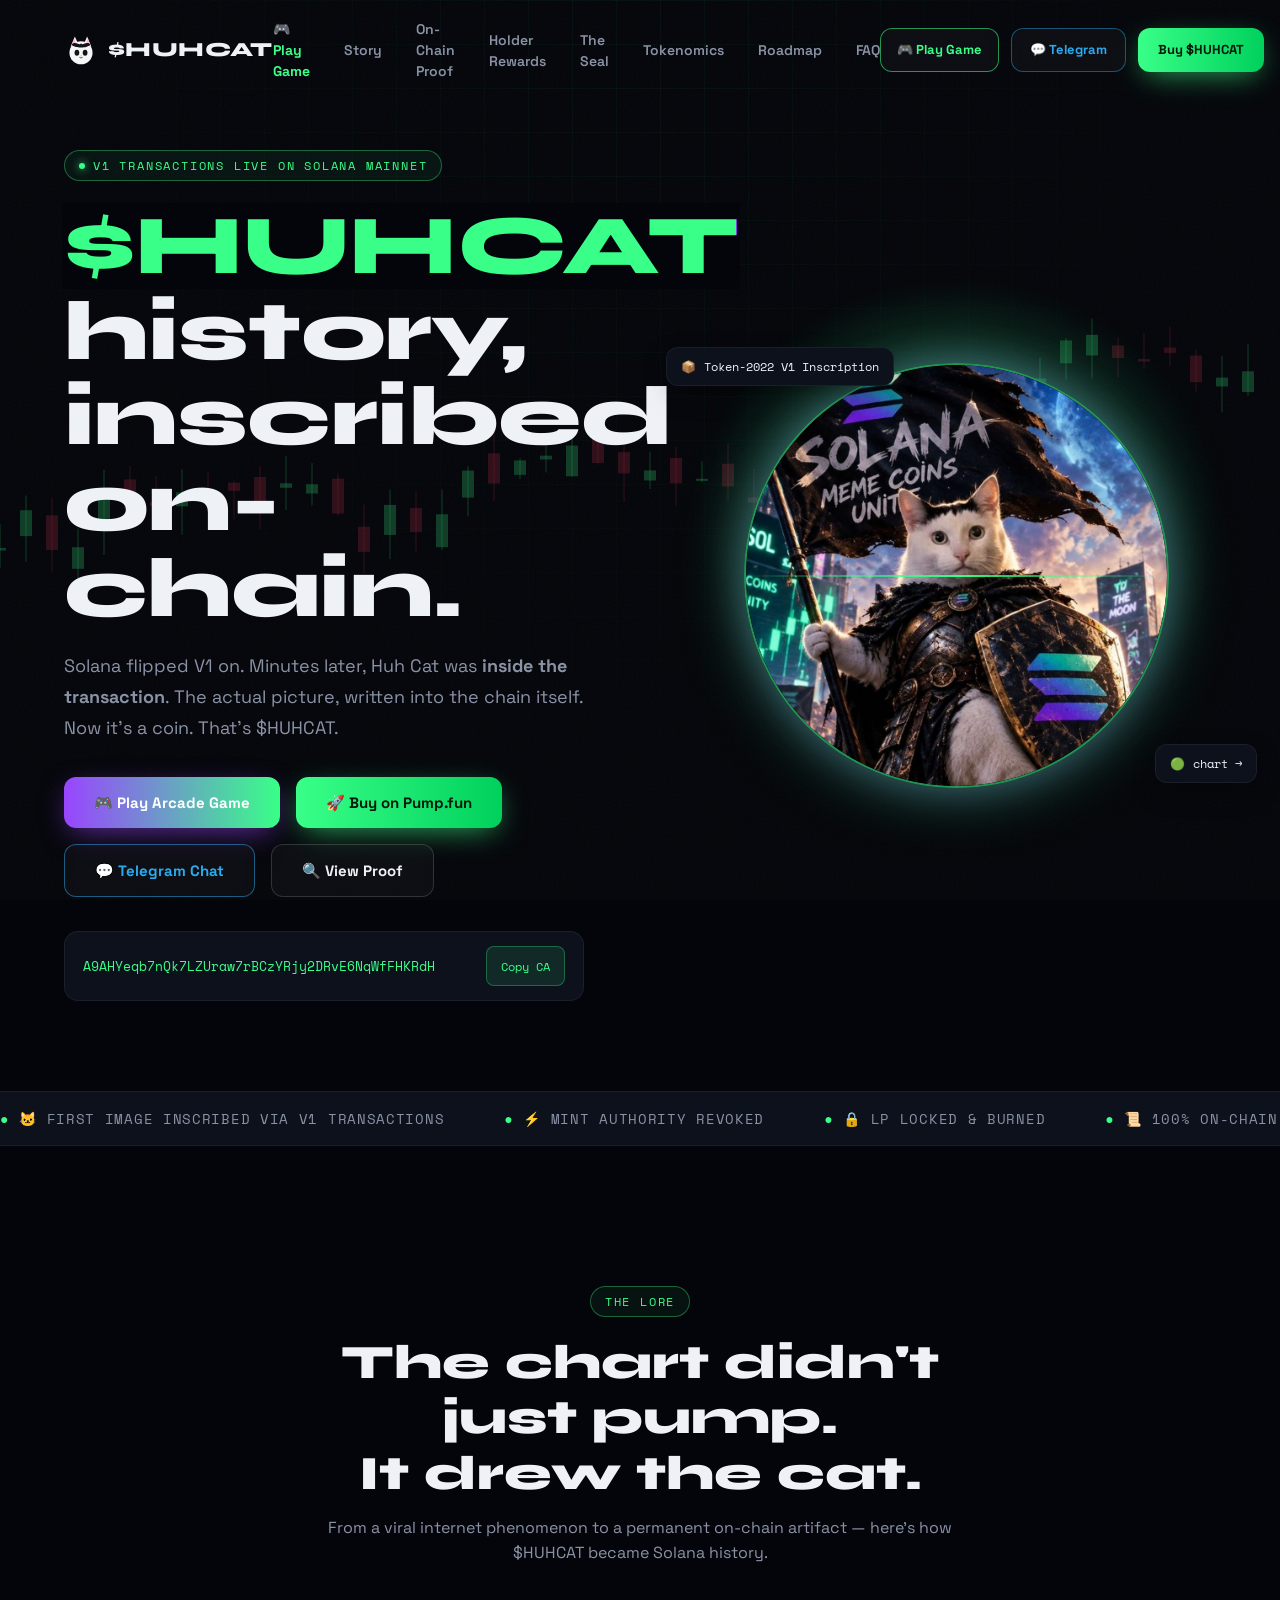
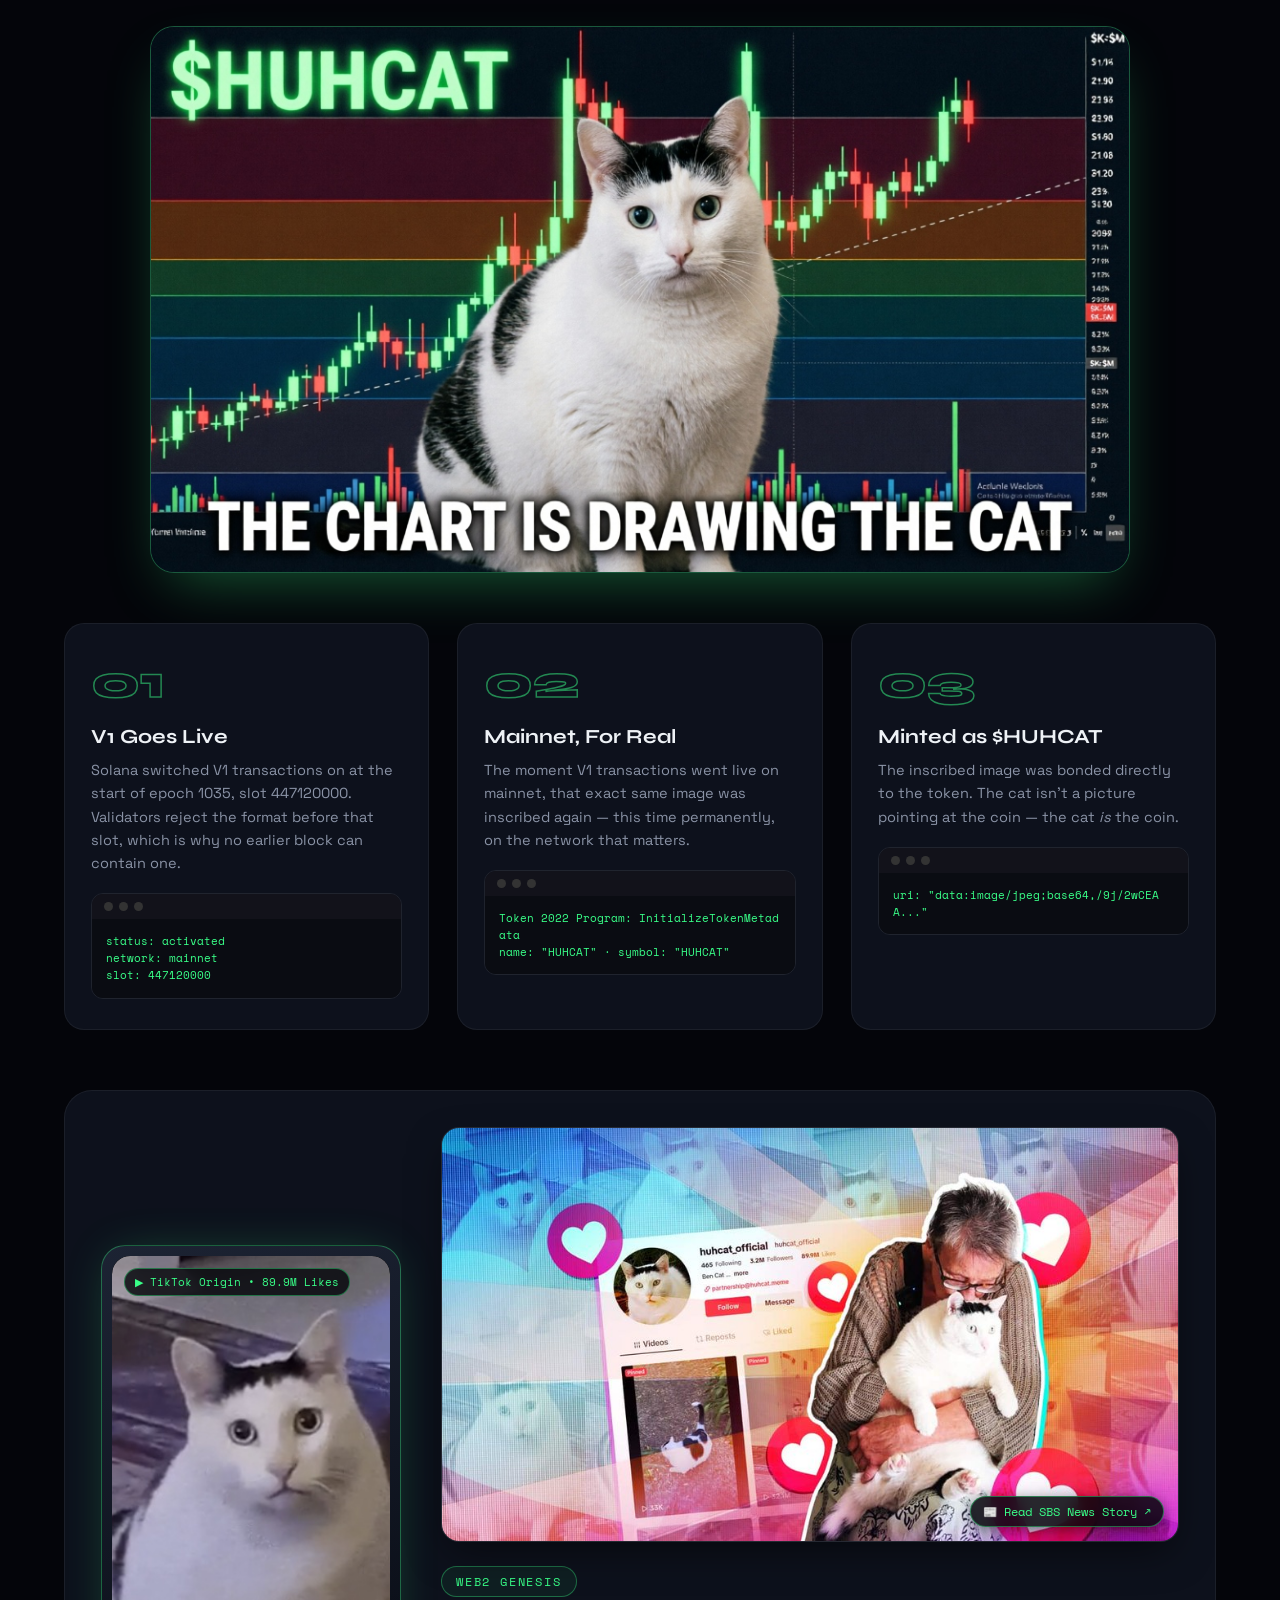
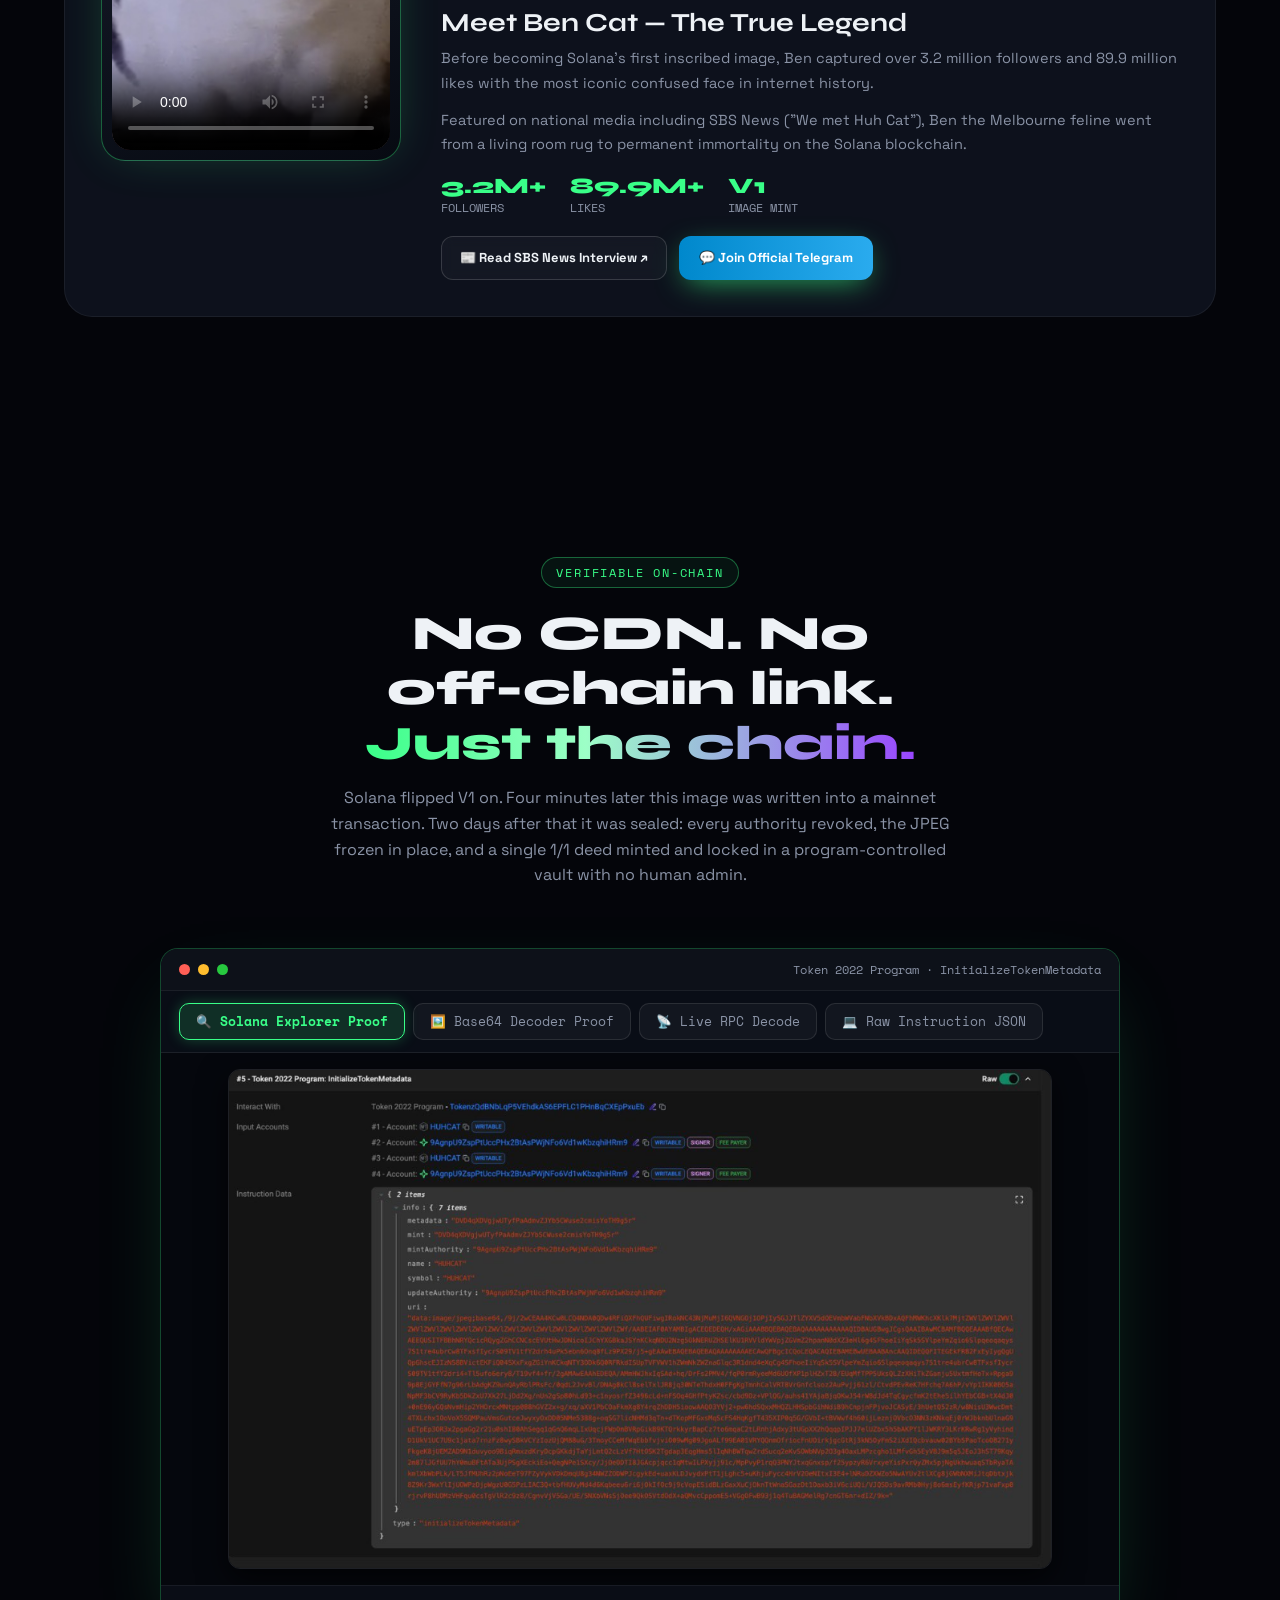
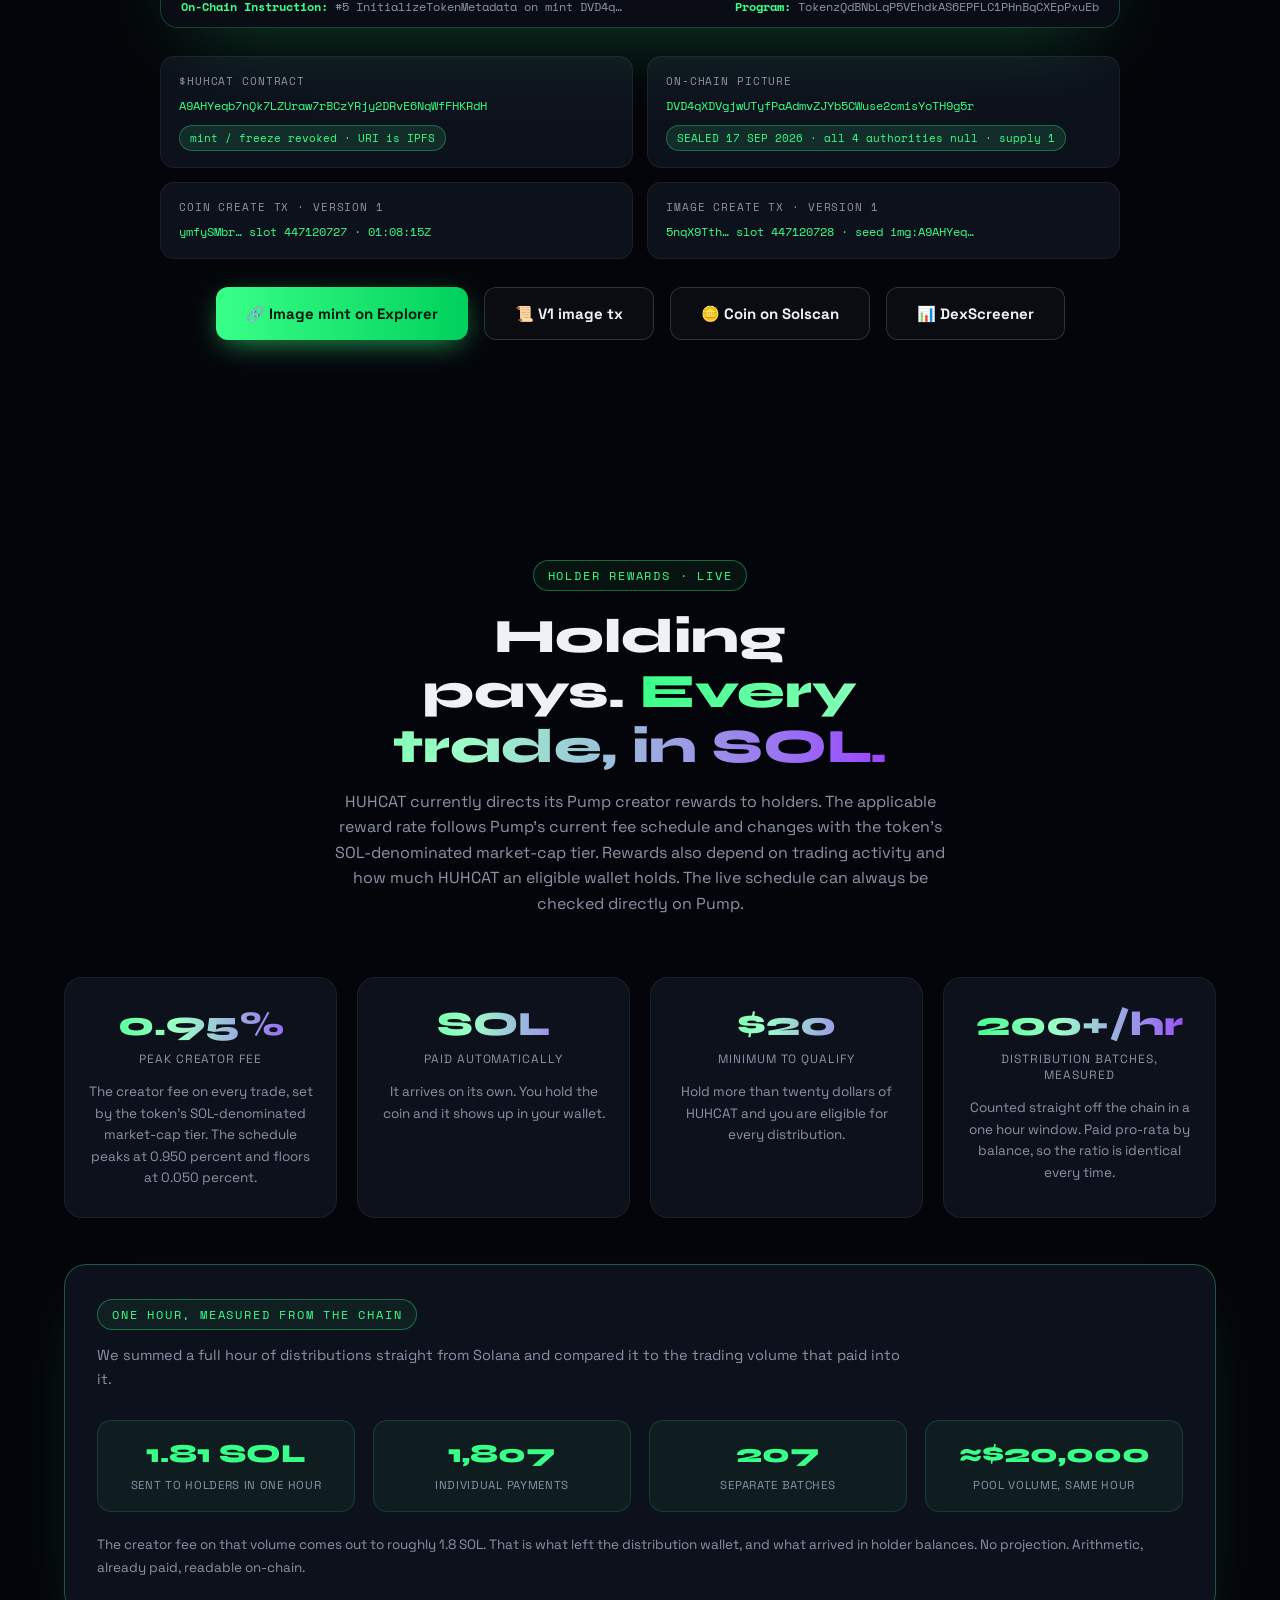
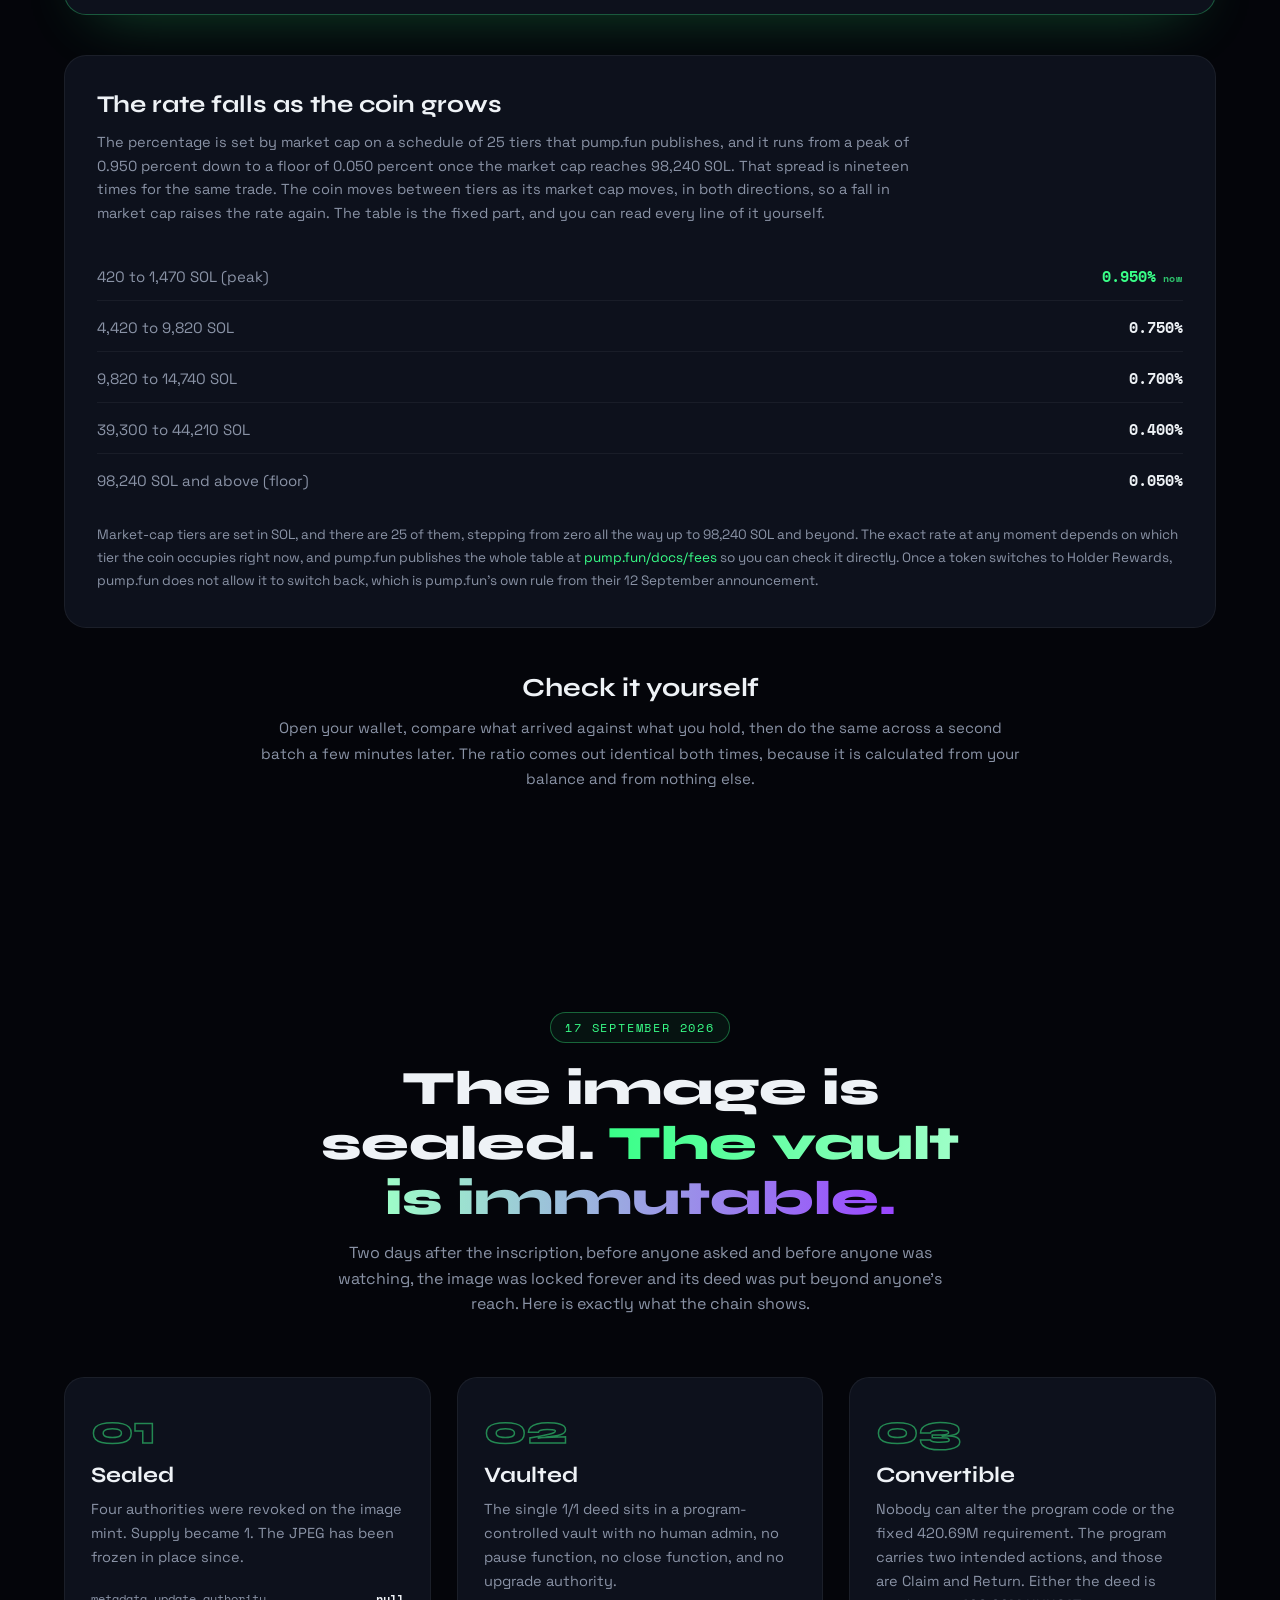
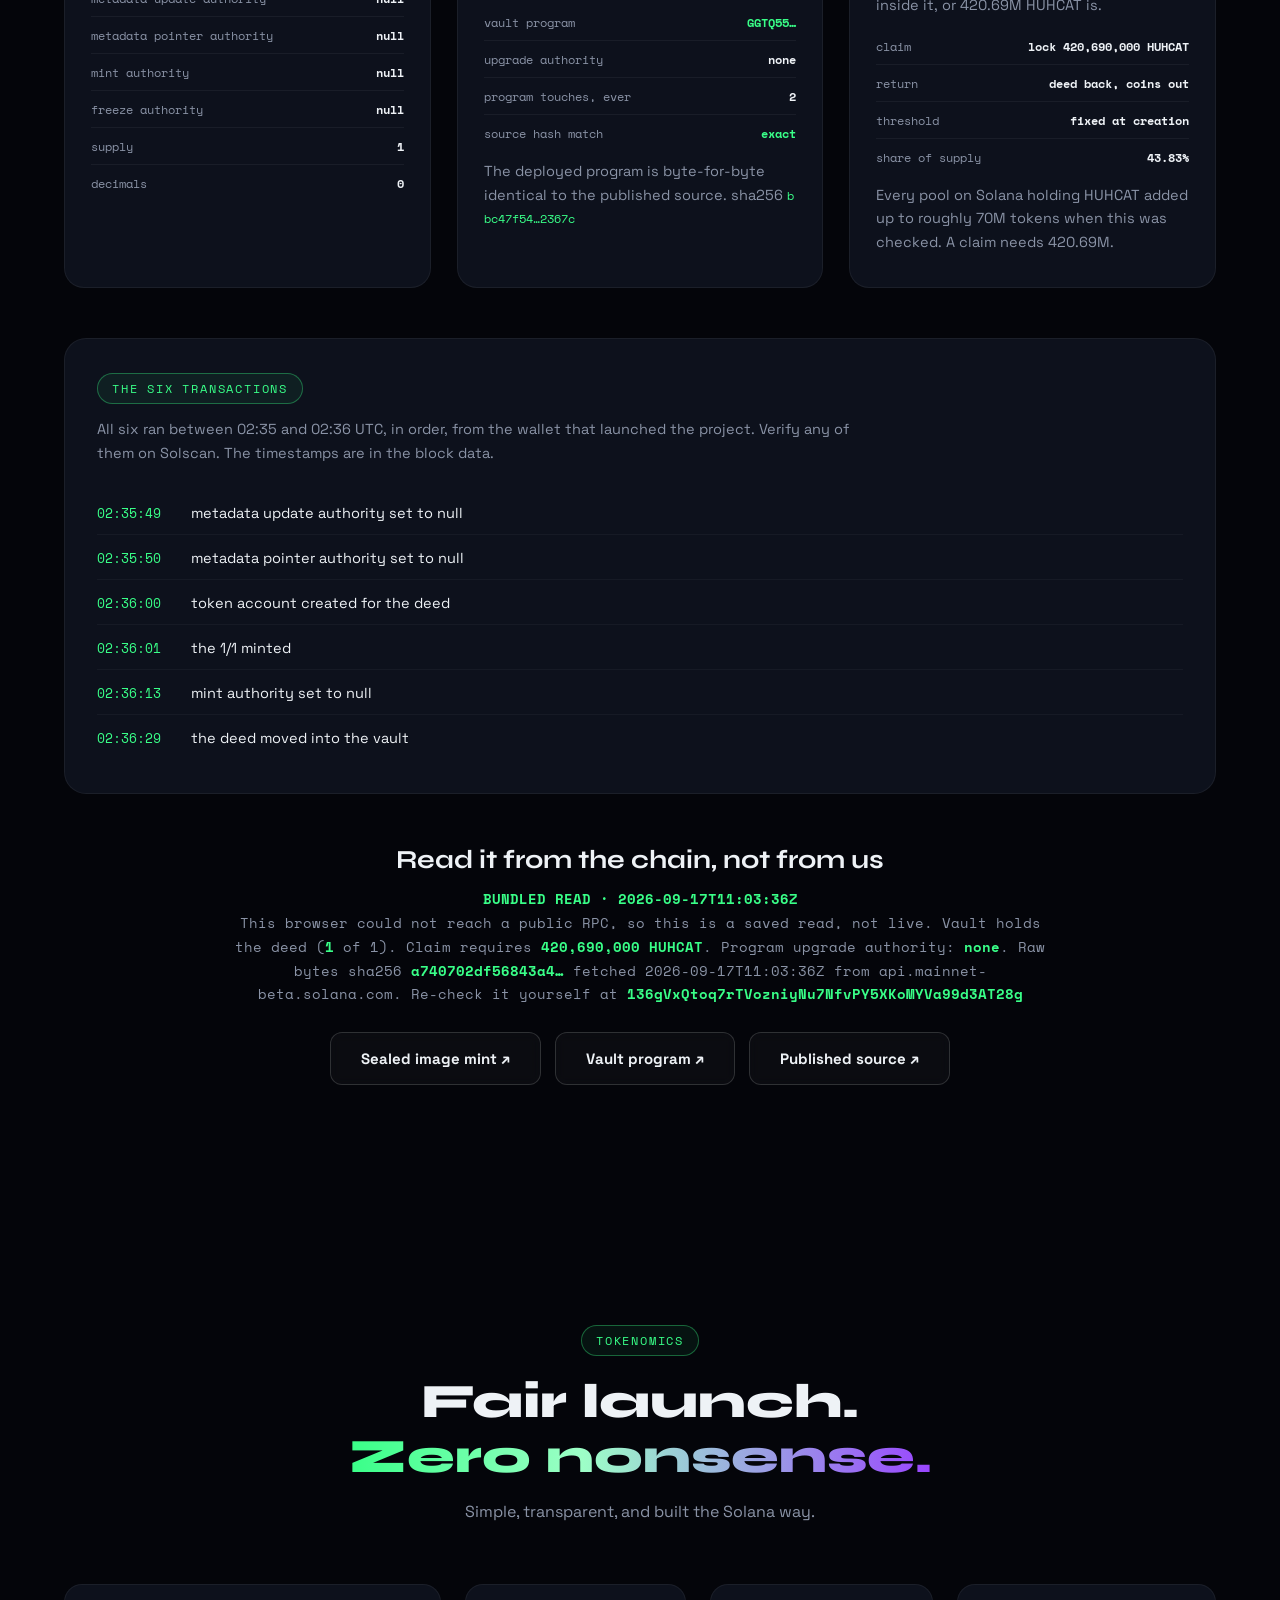
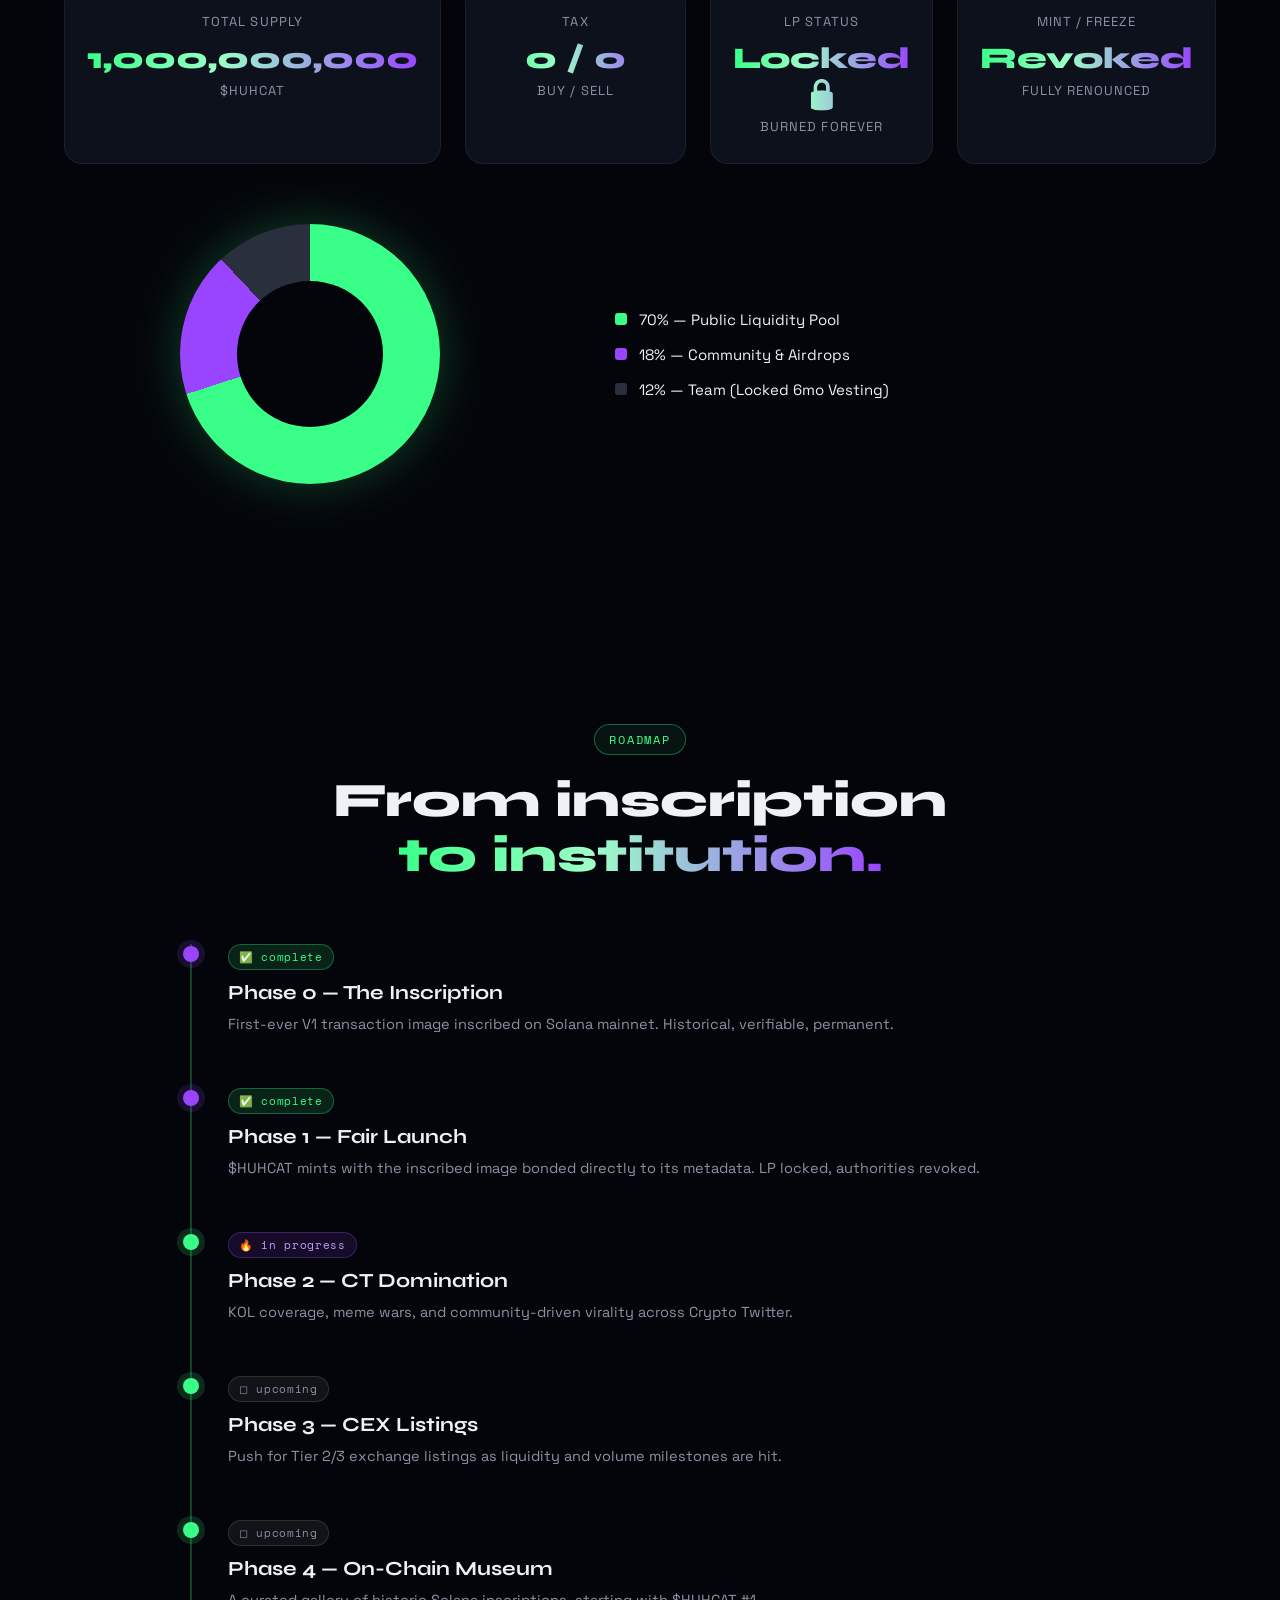
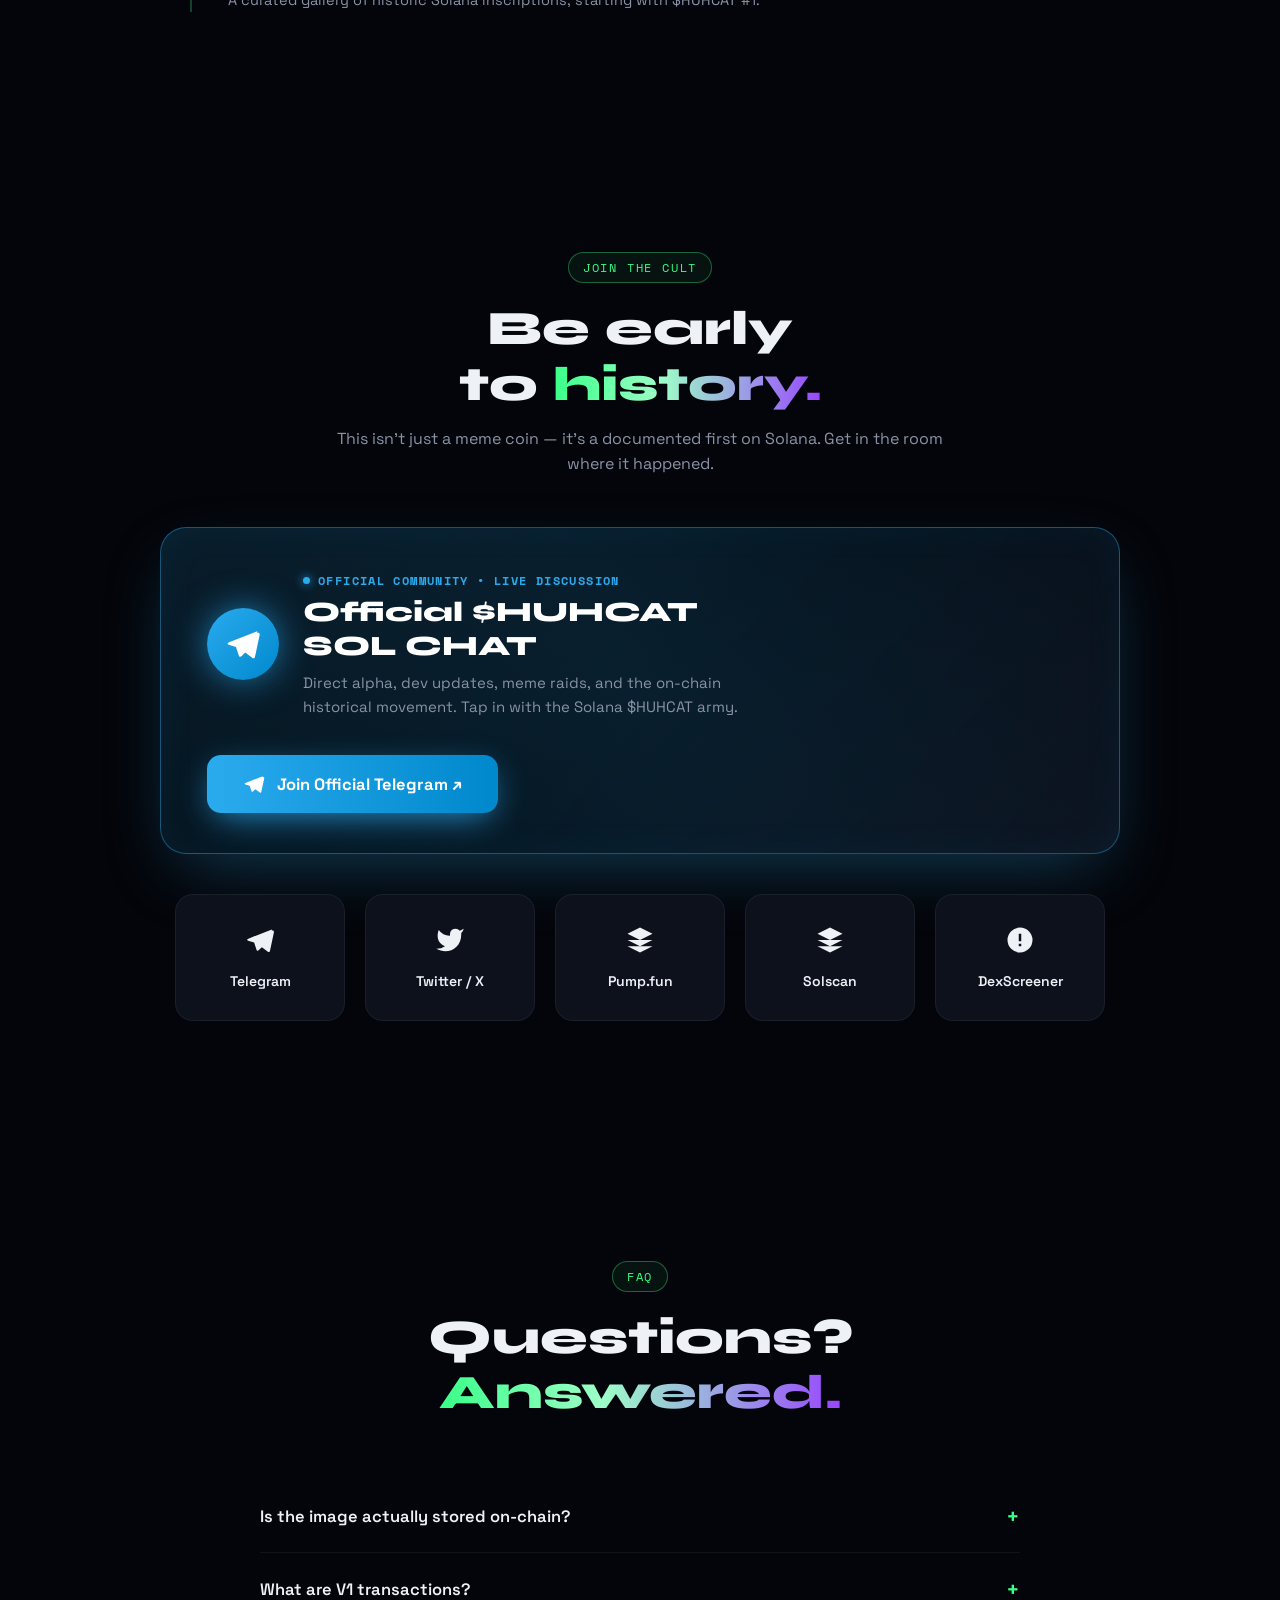
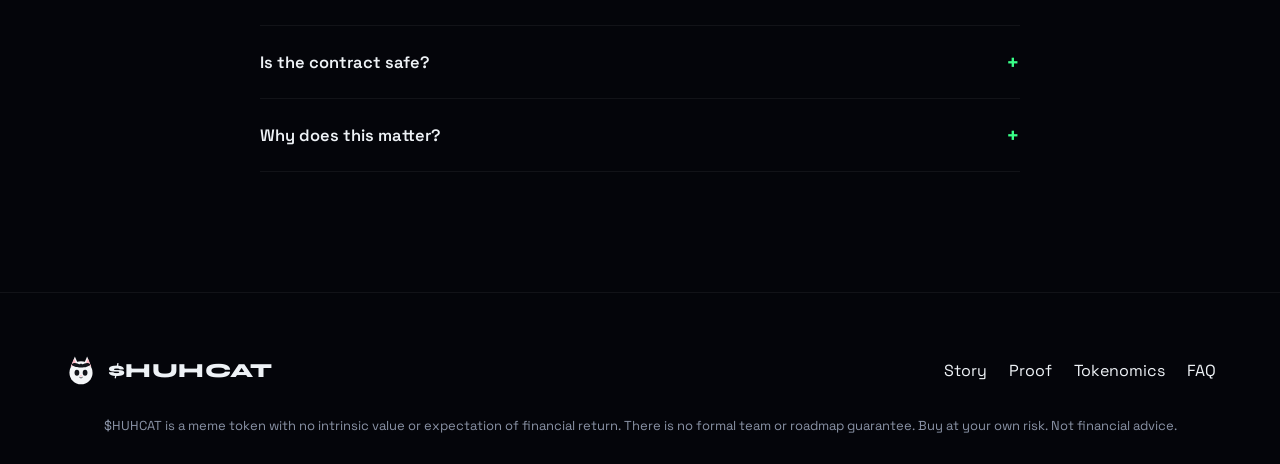
==== commit 3ce45ae7: "fix(facts): remove unsourced testnet claims + correct fee schedule and liquidity UNSOURCED (removed)" ====
--- a/index.html
+++ b/index.html
@@ -4,13 +4,13 @@
 <meta charset="UTF-8">
 <meta name="viewport" content="width=device-width, initial-scale=1, viewport-fit=cover">
 <title>$HUHCAT — The First Inscribed Image on Solana V1</title>
-<meta name="description" content="Solana flipped V1 on. Minutes later, Huh Cat was inside the transaction. Not a link, not a CDN, the actual picture. Same face that launched it on testnet. Now it's a coin. That's $HUHCAT.">
+<meta name="description" content="Solana flipped V1 on. Minutes later, Huh Cat was inside the transaction. Not a link, not a CDN, the actual picture. Now it's a coin. That's $HUHCAT.">
 
 <!-- Open Graph / Facebook / Discord / Telegram -->
 <meta property="og:type" content="website">
 <meta property="og:url" content="https://jmthomasofficial.github.io/huhcat/">
 <meta property="og:title" content="$HUHCAT — The First Inscribed Image on Solana V1">
-<meta property="og:description" content="Solana flipped V1 on. Minutes later, Huh Cat was inside the transaction. Not a link, not a CDN, the actual picture. Same face that launched it on testnet. Now it's a coin. That's $HUHCAT.">
+<meta property="og:description" content="Solana flipped V1 on. Minutes later, Huh Cat was inside the transaction. Not a link, not a CDN, the actual picture. Now it's a coin. That's $HUHCAT.">
 <meta property="og:image" content="https://jmthomasofficial.github.io/huhcat/og-image.jpg?v=2">
 <meta property="og:image:width" content="1200">
 <meta property="og:image:height" content="630">
@@ -19,7 +19,7 @@
 <meta name="twitter:card" content="summary_large_image">
 <meta name="twitter:url" content="https://jmthomasofficial.github.io/huhcat/">
 <meta name="twitter:title" content="$HUHCAT — The First Inscribed Image on Solana V1">
-<meta name="twitter:description" content="Solana flipped V1 on. Minutes later, Huh Cat was inside the transaction. Not a link, not a CDN, the actual picture. Same face that launched it on testnet. Now it's a coin. That's $HUHCAT.">
+<meta name="twitter:description" content="Solana flipped V1 on. Minutes later, Huh Cat was inside the transaction. Not a link, not a CDN, the actual picture. Now it's a coin. That's $HUHCAT.">
 <meta name="twitter:image" content="https://jmthomasofficial.github.io/huhcat/og-image.jpg?v=2">
 
 <!-- Favicon -->
@@ -837,9 +837,8 @@
         history, inscribed<br>on-chain.
       </h1>
       <p class="lead">
-        Solana flipped V1 on. Minutes later, Huh Cat was <b>inside the transaction</b> —
-        not a link, not a CDN, the actual picture. Same face that launched it on testnet.
-        Now it's a coin. That's $HUHCAT.
+        Solana flipped V1 on. Minutes later, Huh Cat was <b>inside the transaction</b>.
+        The actual picture, written into the chain itself. Now it's a coin. That's $HUHCAT.
       </p>
       <div class="hero-actions">
         <a href="https://jmthomasofficial.github.io/huhcatgame/" target="_blank" rel="noopener noreferrer" class="btn btn-primary" style="background:linear-gradient(90deg, #9945ff, #39ff88);color:#fff;box-shadow:0 8px 30px -8px rgba(153,69,255,.7);">🎮 Play Arcade Game</a>
@@ -889,11 +888,11 @@
     <div class="timeline">
       <div class="tl-card reveal">
         <div class="num">01</div>
-        <h3>Testnet Genesis</h3>
-        <p>The first image ever inscribed via Solana's new V1 transaction format was deployed on testnet — a proof of concept for on-chain, self-contained media.</p>
+        <h3>V1 Goes Live</h3>
+        <p>Solana switched V1 transactions on at the start of epoch 1035, slot 447120000. Validators reject the format before that slot, which is why no earlier block can contain one.</p>
         <div class="mockshot">
           <div class="bar"><i></i><i></i><i></i></div>
-          <div class="body">status: confirmed<br>network: testnet<br>format: v1_tx_inscription</div>
+          <div class="body">status: activated<br>network: mainnet<br>slot: 447120000</div>
         </div>
       </div>
 
@@ -1087,9 +1086,9 @@
 
     <div class="reward-grid">
       <div class="reward-card reveal">
-        <div class="reward-val grad-text">0.75%</div>
-        <div class="reward-lab">creator fee, current tier</div>
-        <p>The creator fee on every trade, set by the token's SOL-denominated market-cap tier. Directed to holders, not the creator.</p>
+        <div class="reward-val grad-text">0.95%</div>
+        <div class="reward-lab">peak creator fee</div>
+        <p>The creator fee on every trade, set by the token's SOL-denominated market-cap tier. The schedule peaks at 0.950 percent and floors at 0.050 percent.</p>
       </div>
       <div class="reward-card reveal">
         <div class="reward-val grad-text">SOL</div>
@@ -1136,17 +1135,17 @@
 
     <div class="reward-tiers reveal">
       <div class="reward-tiers-head">
-        <h3>The rate is front-loaded, on purpose</h3>
-        <p>The percentage is set by market cap and falls steeply as the coin grows. Holders now are paid the most, and that is written into pump.fun's own fee schedule, not into anything this community controls.</p>
+        <h3>The rate falls as the coin grows</h3>
+        <p>The percentage is set by market cap on a schedule of 25 tiers that pump.fun publishes, and it runs from a peak of 0.950 percent down to a floor of 0.050 percent once the market cap reaches 98,240 SOL. That spread is nineteen times for the same trade. The coin moves between tiers as its market cap moves, in both directions, so a fall in market cap raises the rate again. The table is the fixed part, and you can read every line of it yourself.</p>
       </div>
       <ul class="tier-list">
-        <li><span>Current tier (4,420 to 9,820 SOL)</span><b class="live-tier">0.75%</b></li>
-        <li><span>Next tier (9,820 to 14,740 SOL)</span><b>0.70%</b></li>
-        <li><span>34,380 to 39,300 SOL</span><b>0.45%</b></li>
-        <li><span>39,300 to 44,210 SOL</span><b>0.40%</b></li>
-        <li><span>98,240 SOL and above</span><b>0.05%</b></li>
+        <li><span>420 to 1,470 SOL (peak)</span><b class="live-tier">0.950%</b></li>
+        <li><span>4,420 to 9,820 SOL</span><b>0.750%</b></li>
+        <li><span>9,820 to 14,740 SOL</span><b>0.700%</b></li>
+        <li><span>39,300 to 44,210 SOL</span><b>0.400%</b></li>
+        <li><span>98,240 SOL and above (floor)</span><b>0.050%</b></li>
       </ul>
-      <p class="reward-tiers-note">Market-cap tiers are set in SOL. There are 25 of them, stepping from zero all the way up to 98,240 SOL and beyond, and pump.fun publishes the whole table at <a href="https://pump.fun/docs/fees" target="_blank" rel="noopener noreferrer">pump.fun/docs/fees</a> so anyone can read every line and confirm which tier the coin currently occupies.</p>
+      <p class="reward-tiers-note">Market-cap tiers are set in SOL, and there are 25 of them, stepping from zero all the way up to 98,240 SOL and beyond. The exact rate at any moment depends on which tier the coin occupies right now, and pump.fun publishes the whole table at <a href="https://pump.fun/docs/fees" target="_blank" rel="noopener noreferrer">pump.fun/docs/fees</a> so you can check it directly. Once a token switches to Holder Rewards, pump.fun does not allow it to switch back, which is pump.fun's own rule from their 12 September announcement.</p>
     </div>
 
     <div class="reward-verify reveal">
@@ -1203,7 +1202,7 @@
           <li><span>threshold</span><b>fixed at creation</b></li>
           <li><span>share of supply</span><b>43.83%</b></li>
         </ul>
-        <p class="seal-note">Every pool on Solana holding HUHCAT adds up to roughly 92.9M tokens. A claim needs 420.69M. The liquidity is not there.</p>
+        <p class="seal-note">Every pool on Solana holding HUHCAT added up to roughly 70M tokens when this was checked. A claim needs 420.69M.</p>
       </div>
     </div>
 
@@ -1393,7 +1392,7 @@
       </div>
       <div class="faq-item reveal">
         <div class="faq-q">Why does this matter? <span class="plus">+</span></div>
-        <div class="faq-a"><p>Because it's a documented Solana first — the same image that launched V1 inscriptions on testnet is now permanently sealed into a mainnet token. That's a piece of chain history you can hold.</p></div>
+        <div class="faq-a"><p>Because it's a documented Solana first. A full 729-block scan from the moment V1 activated found exactly one image-bearing V1 transaction, and it was this one. That image is now permanently sealed into a mainnet token, and it's a piece of chain history you can hold.</p></div>
       </div>
     </div>
   </div>
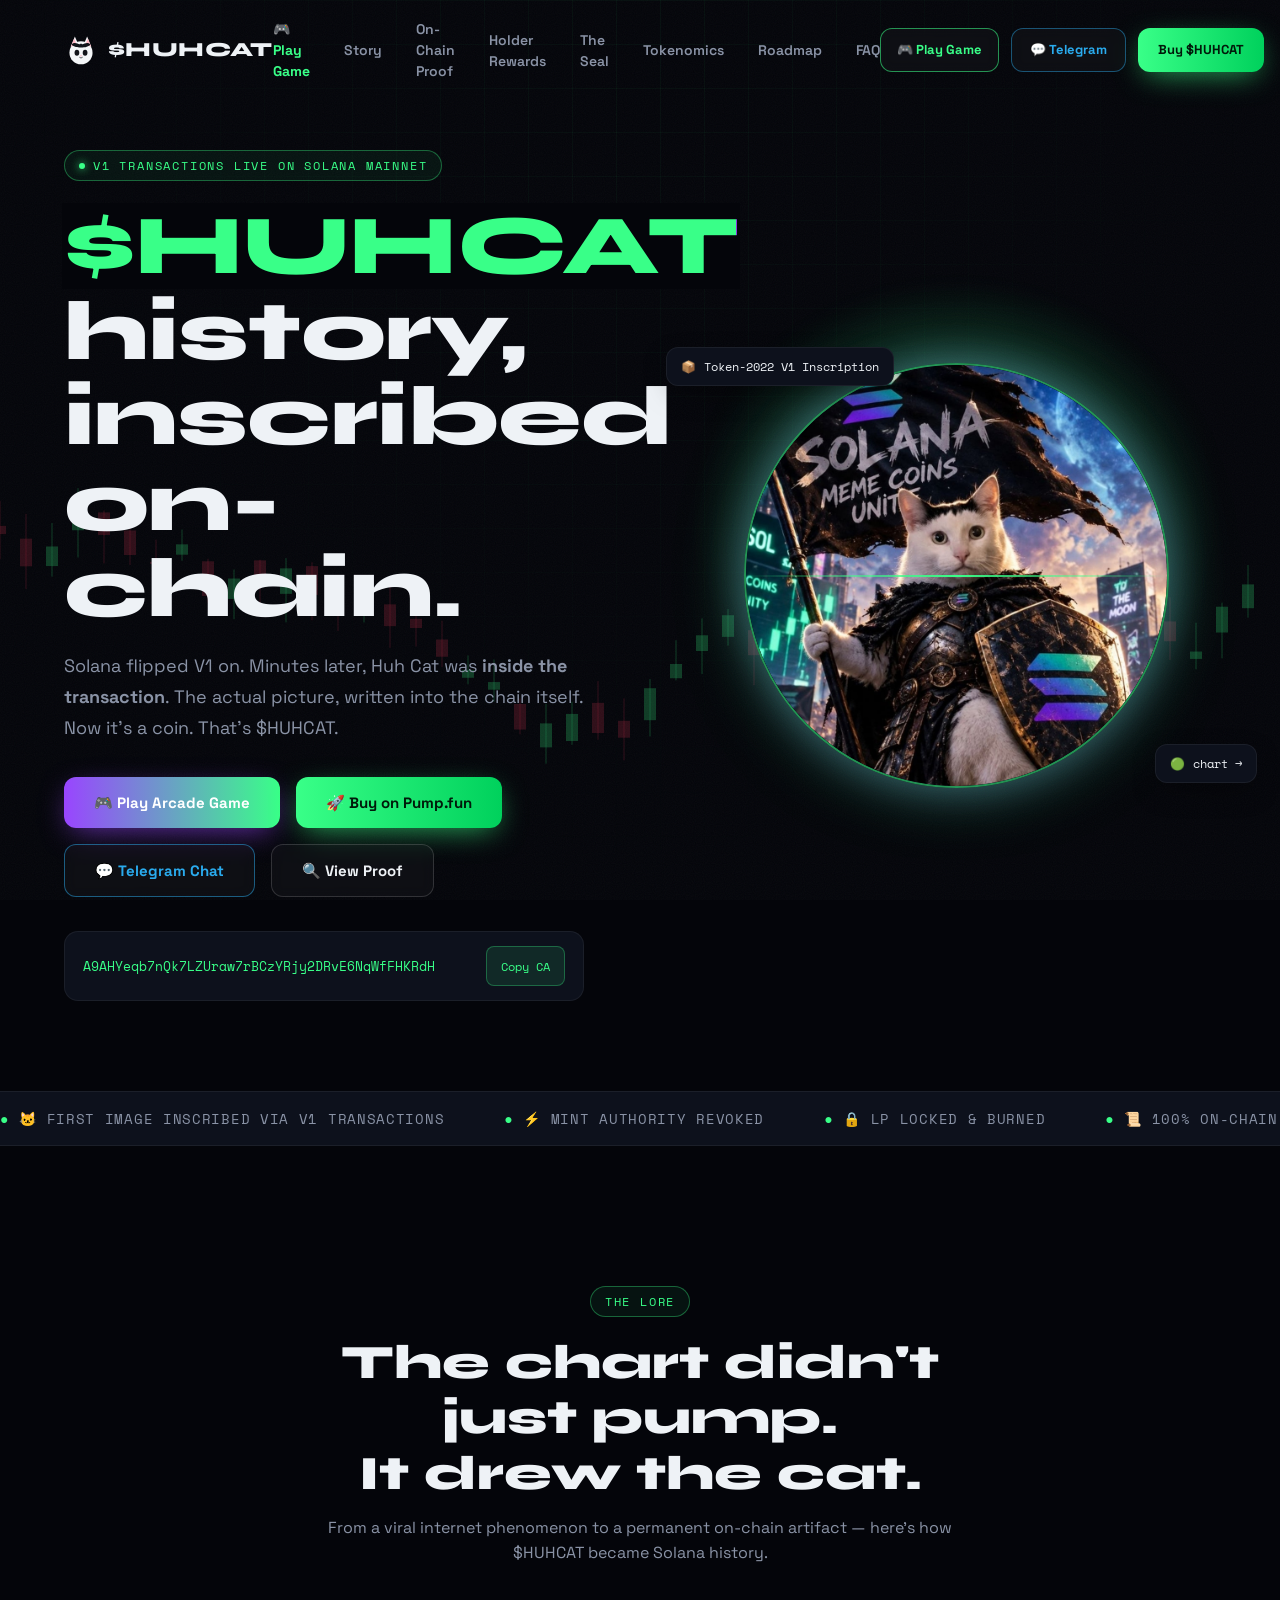
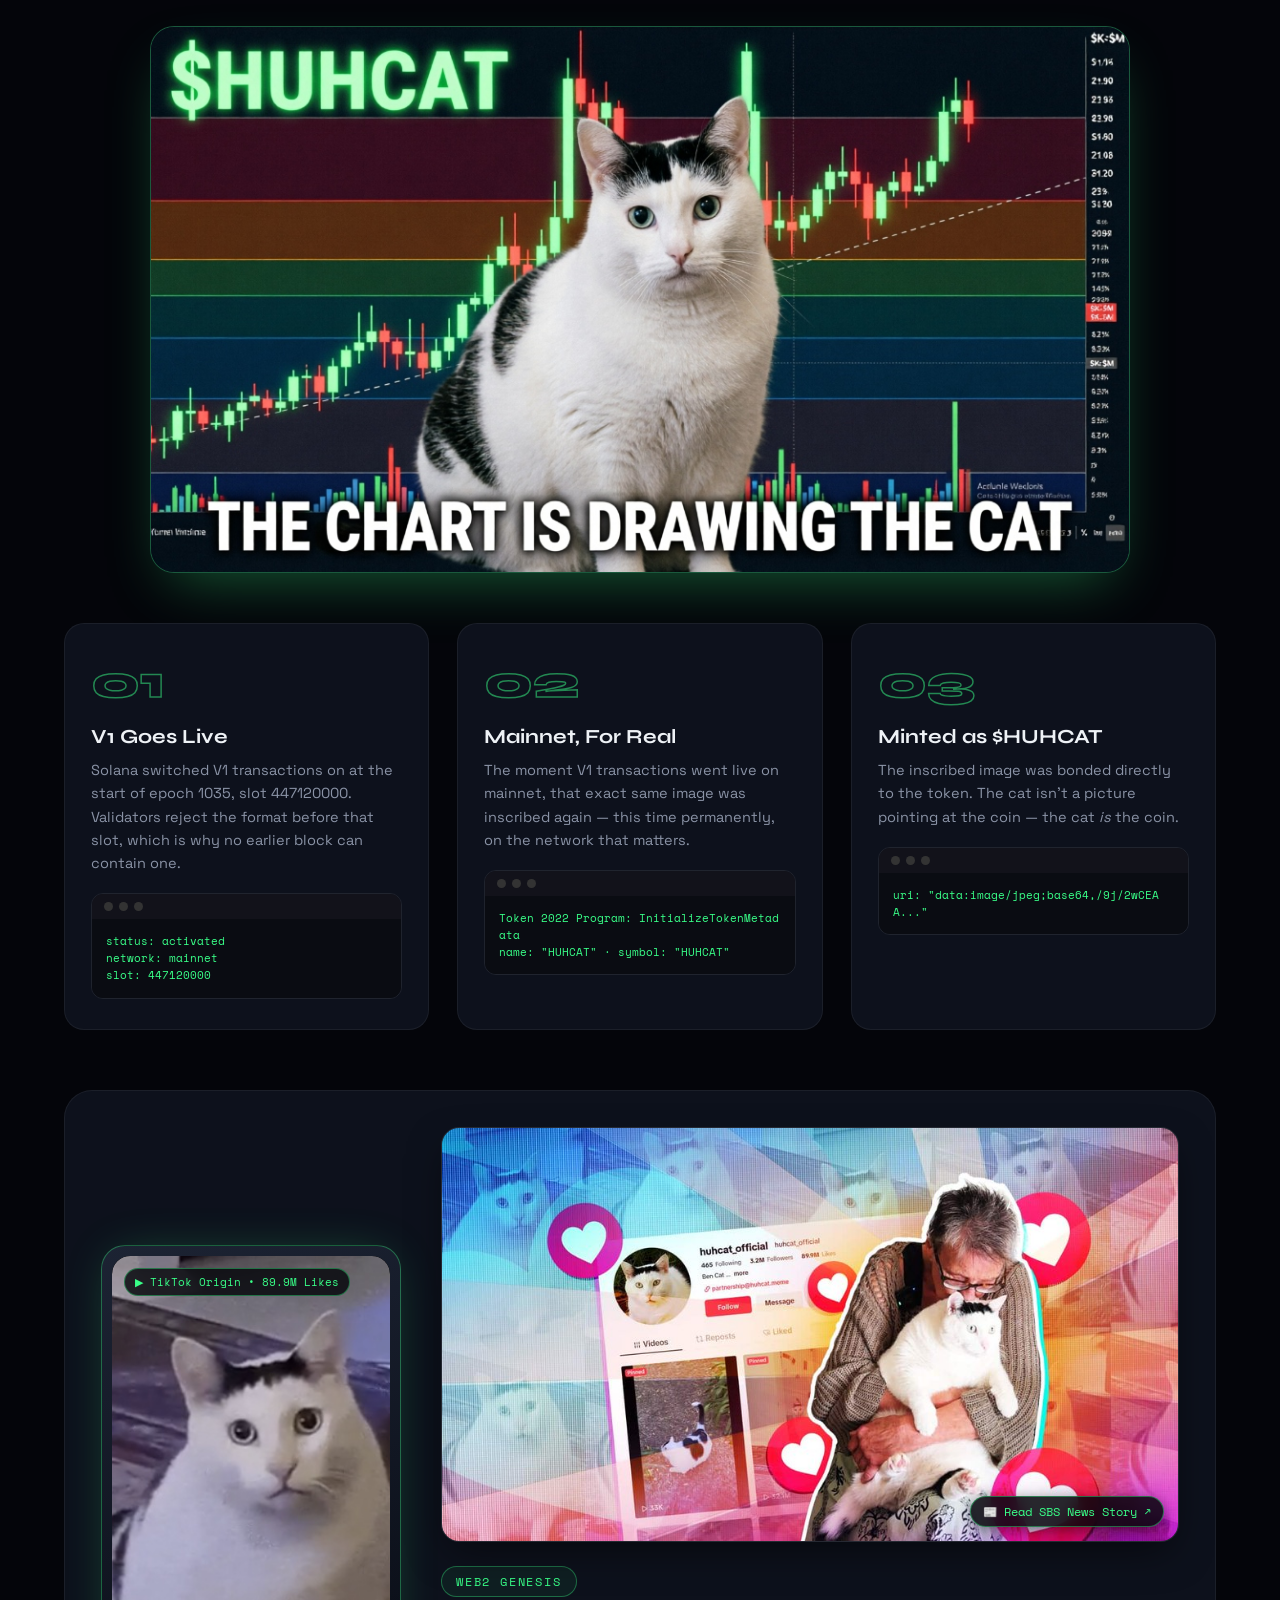
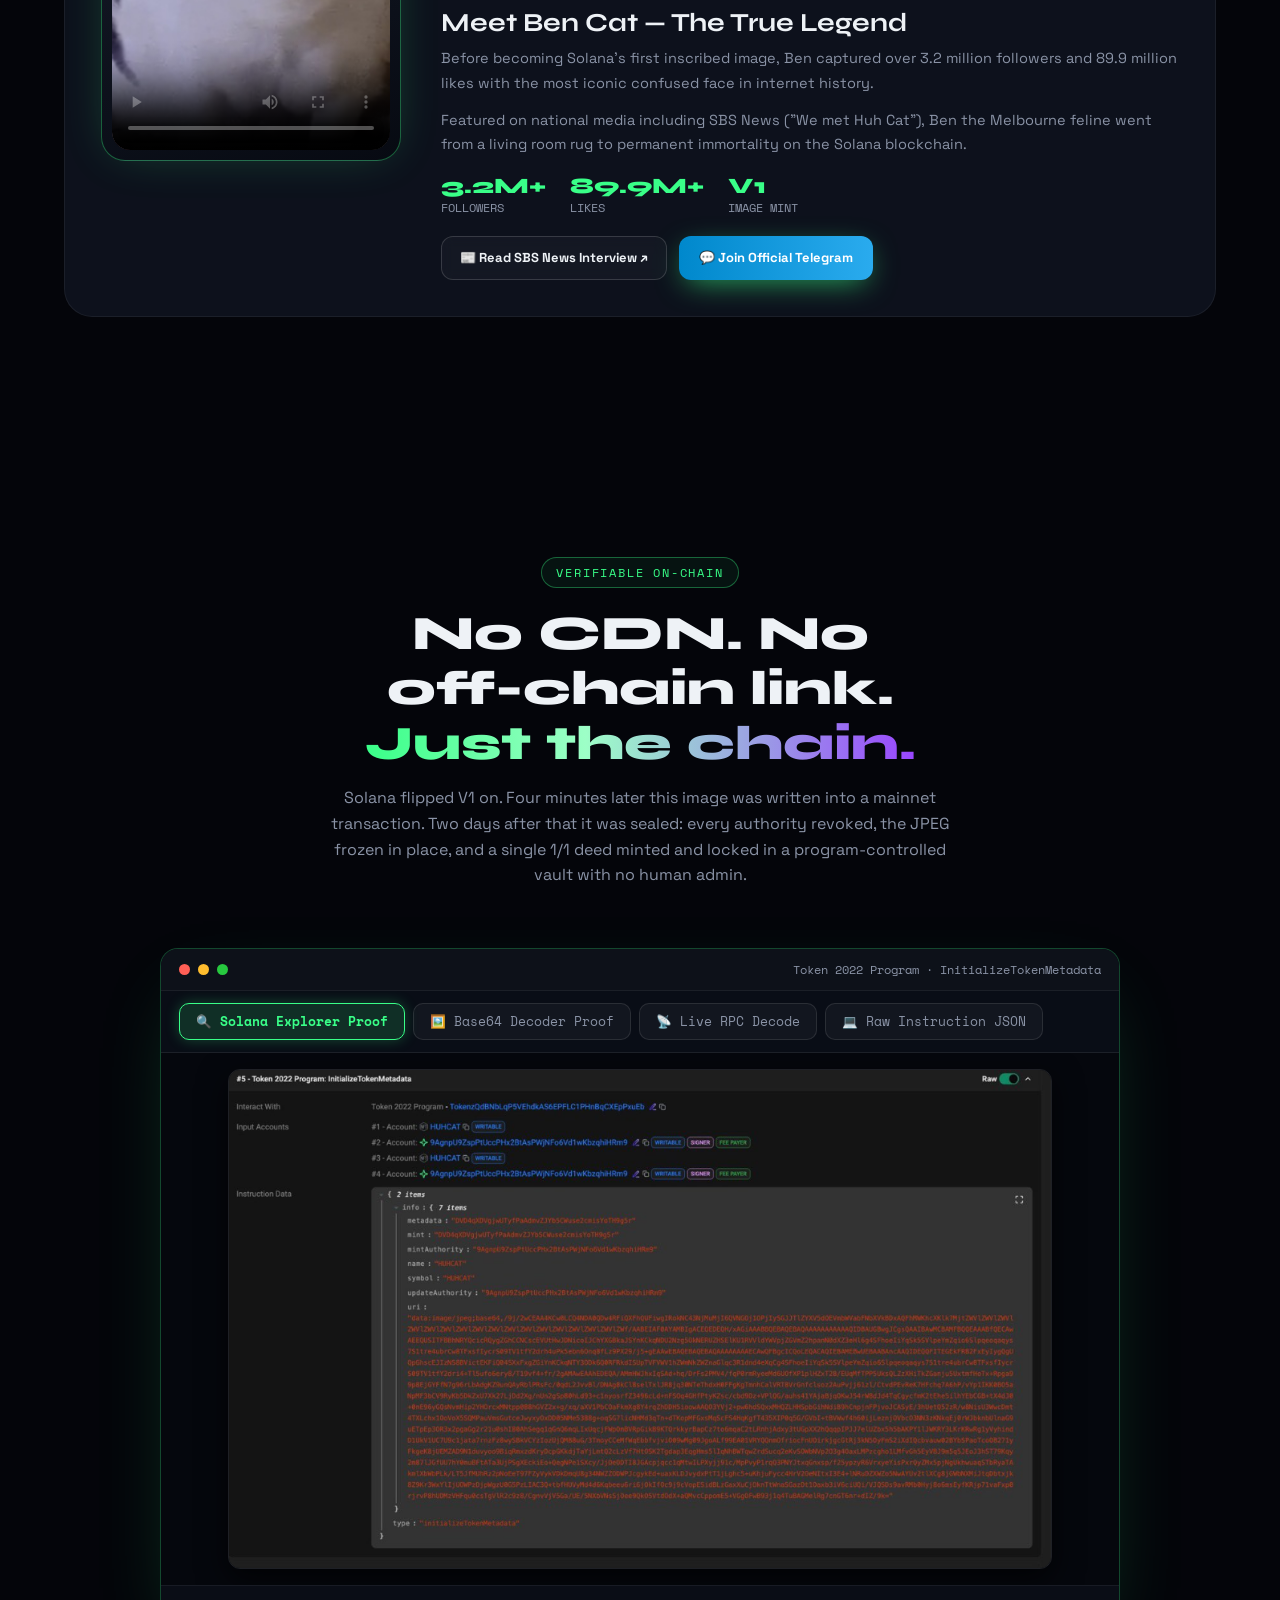
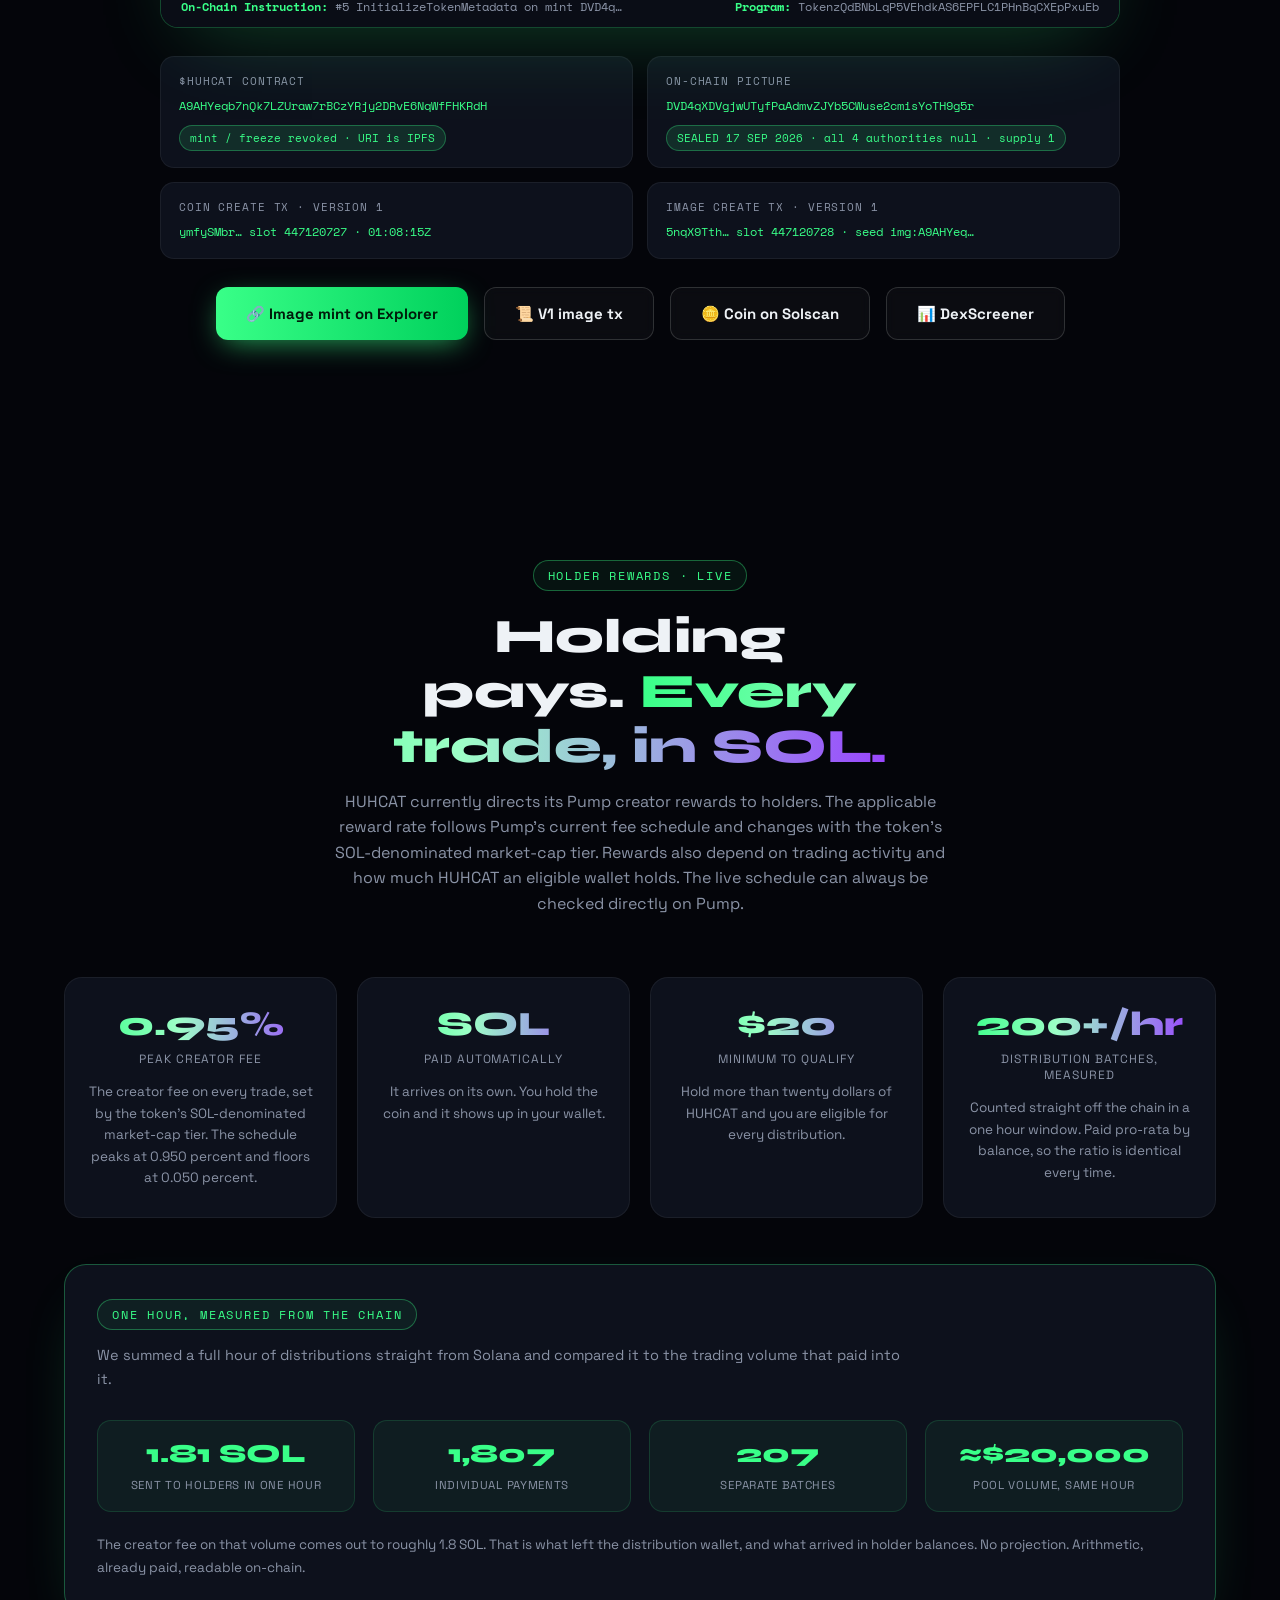
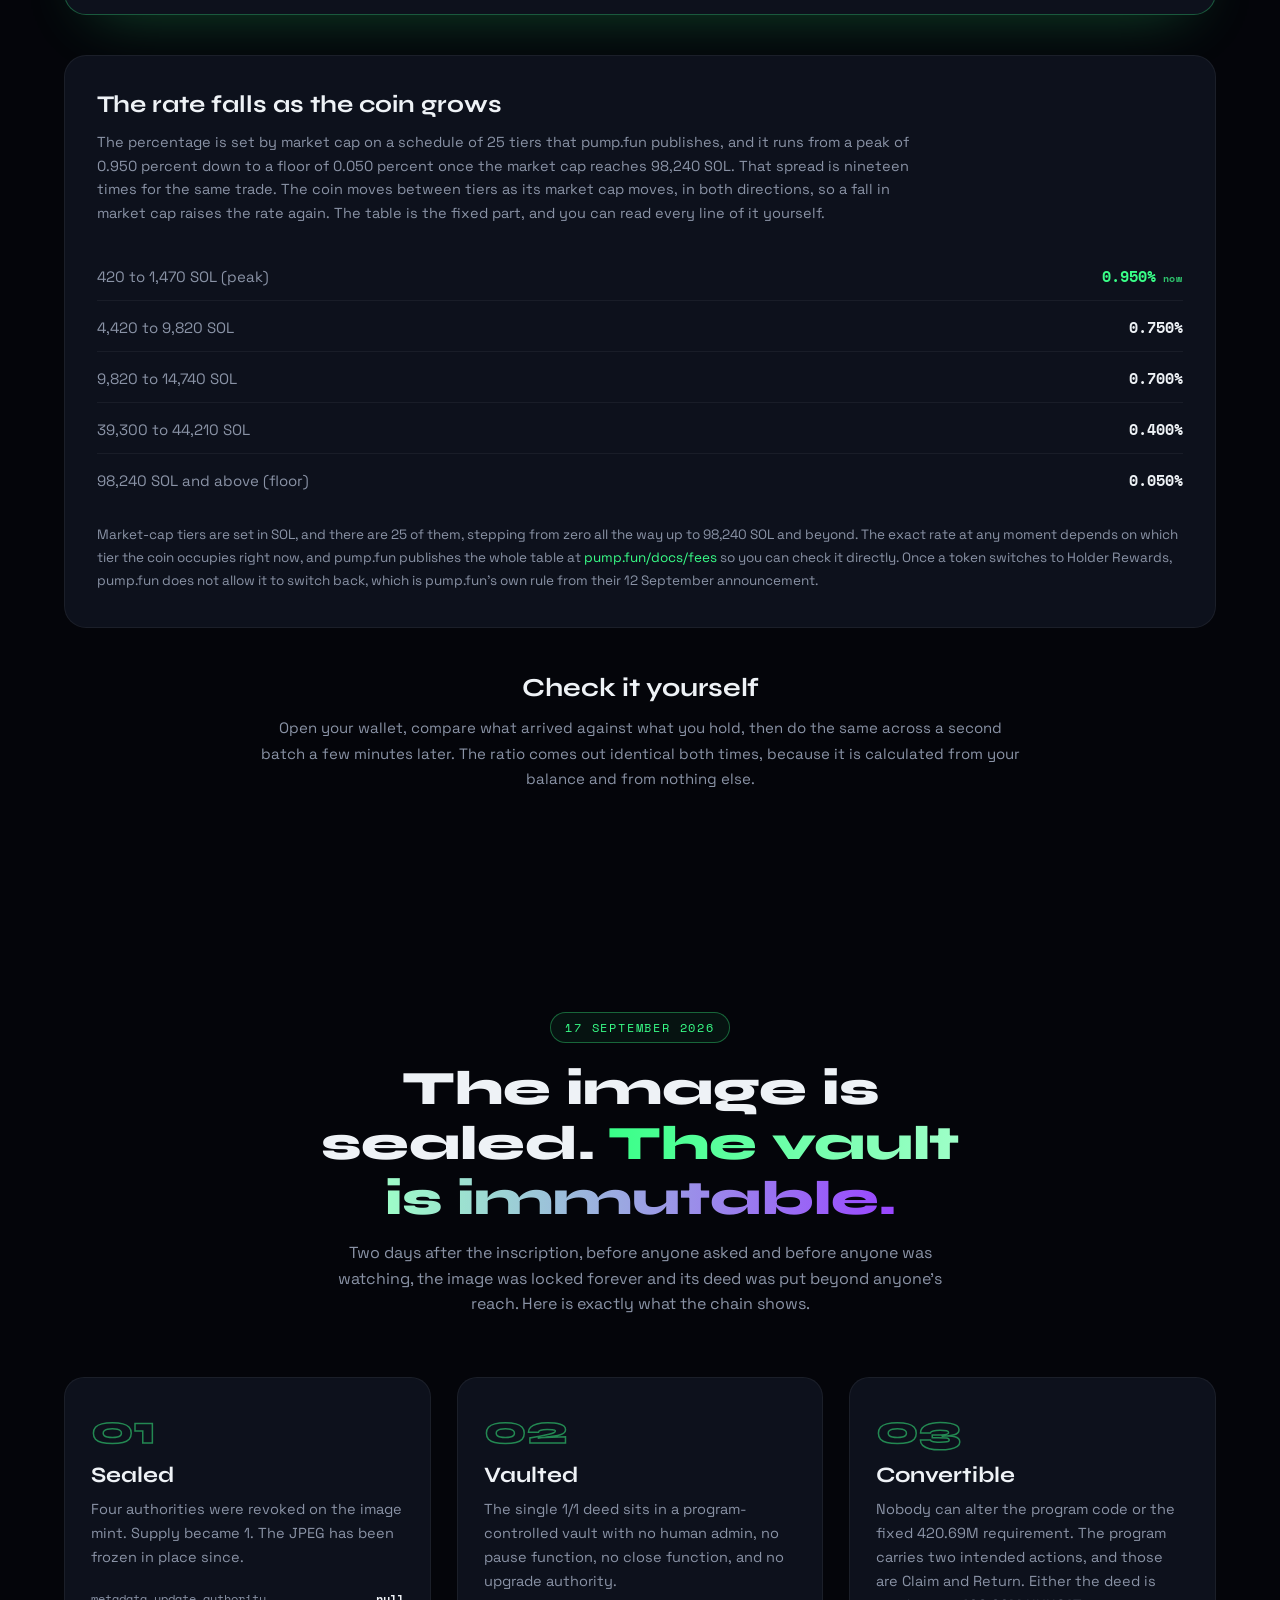
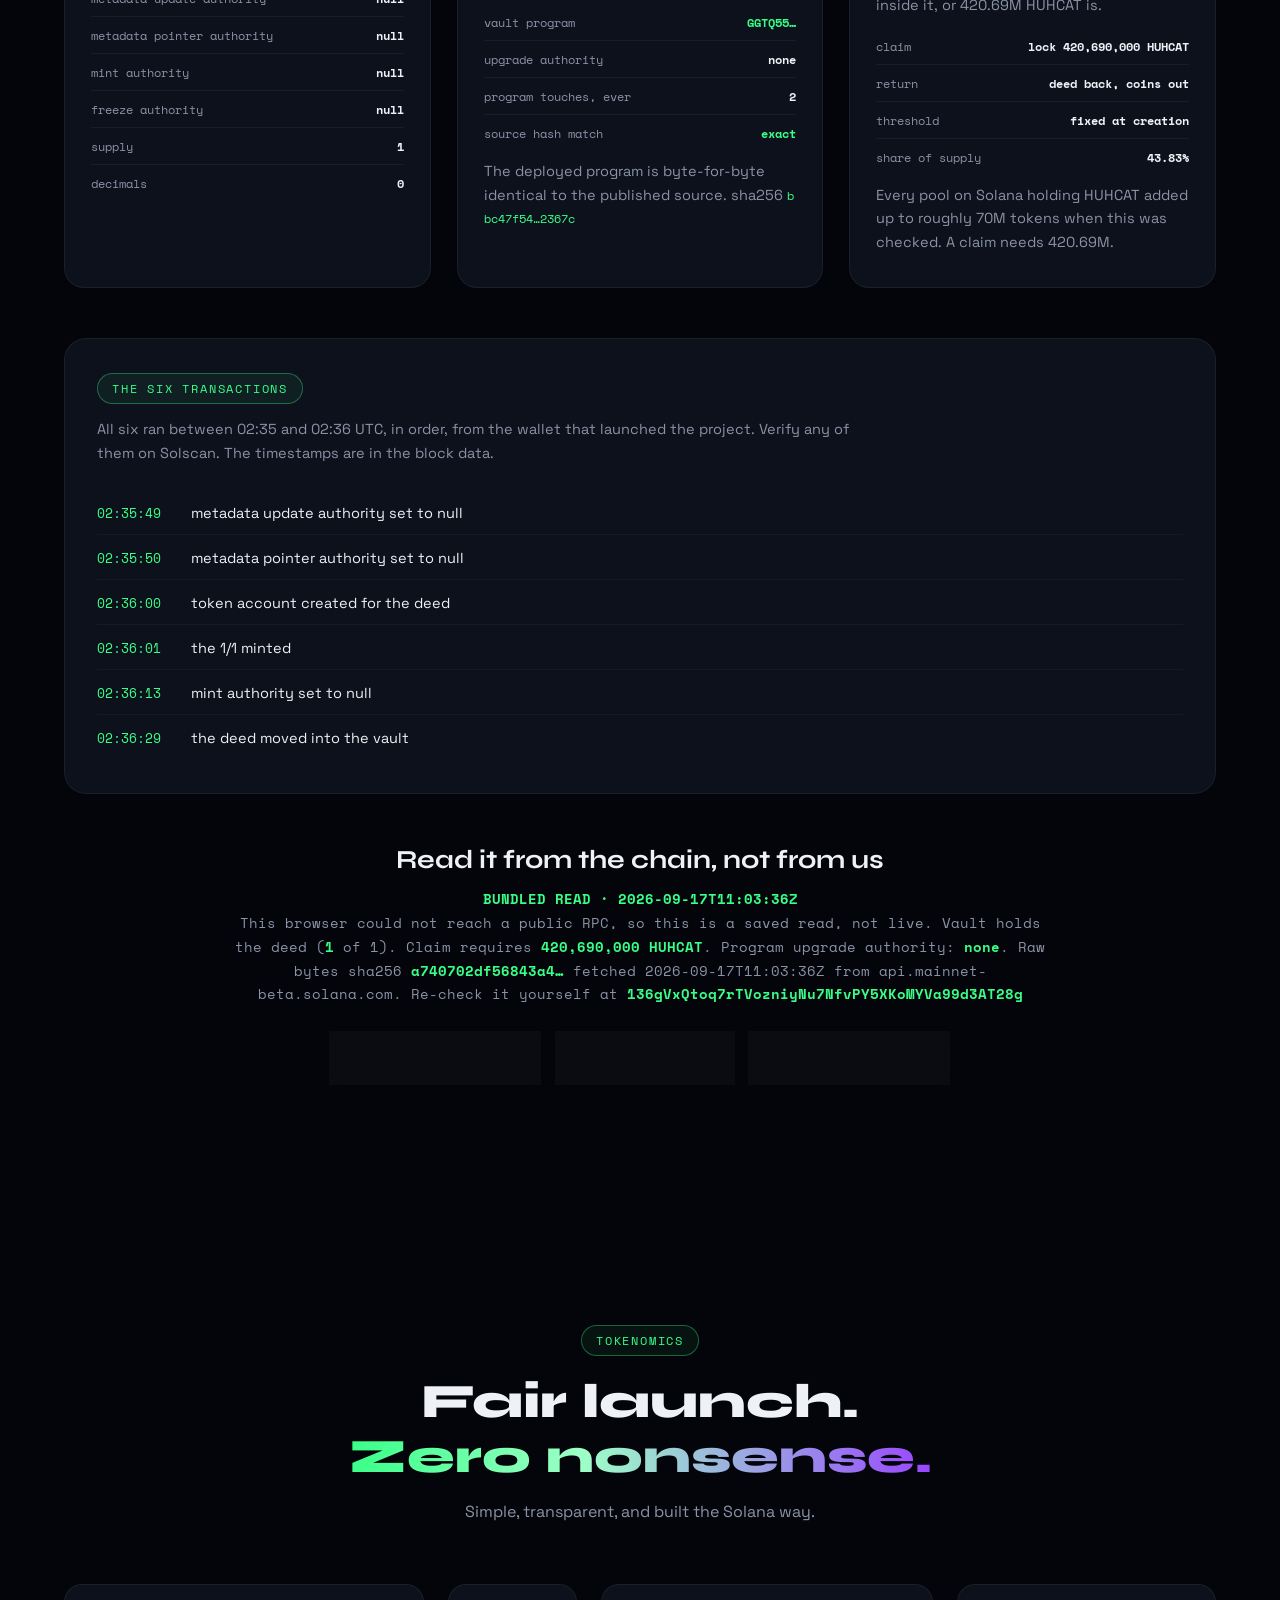
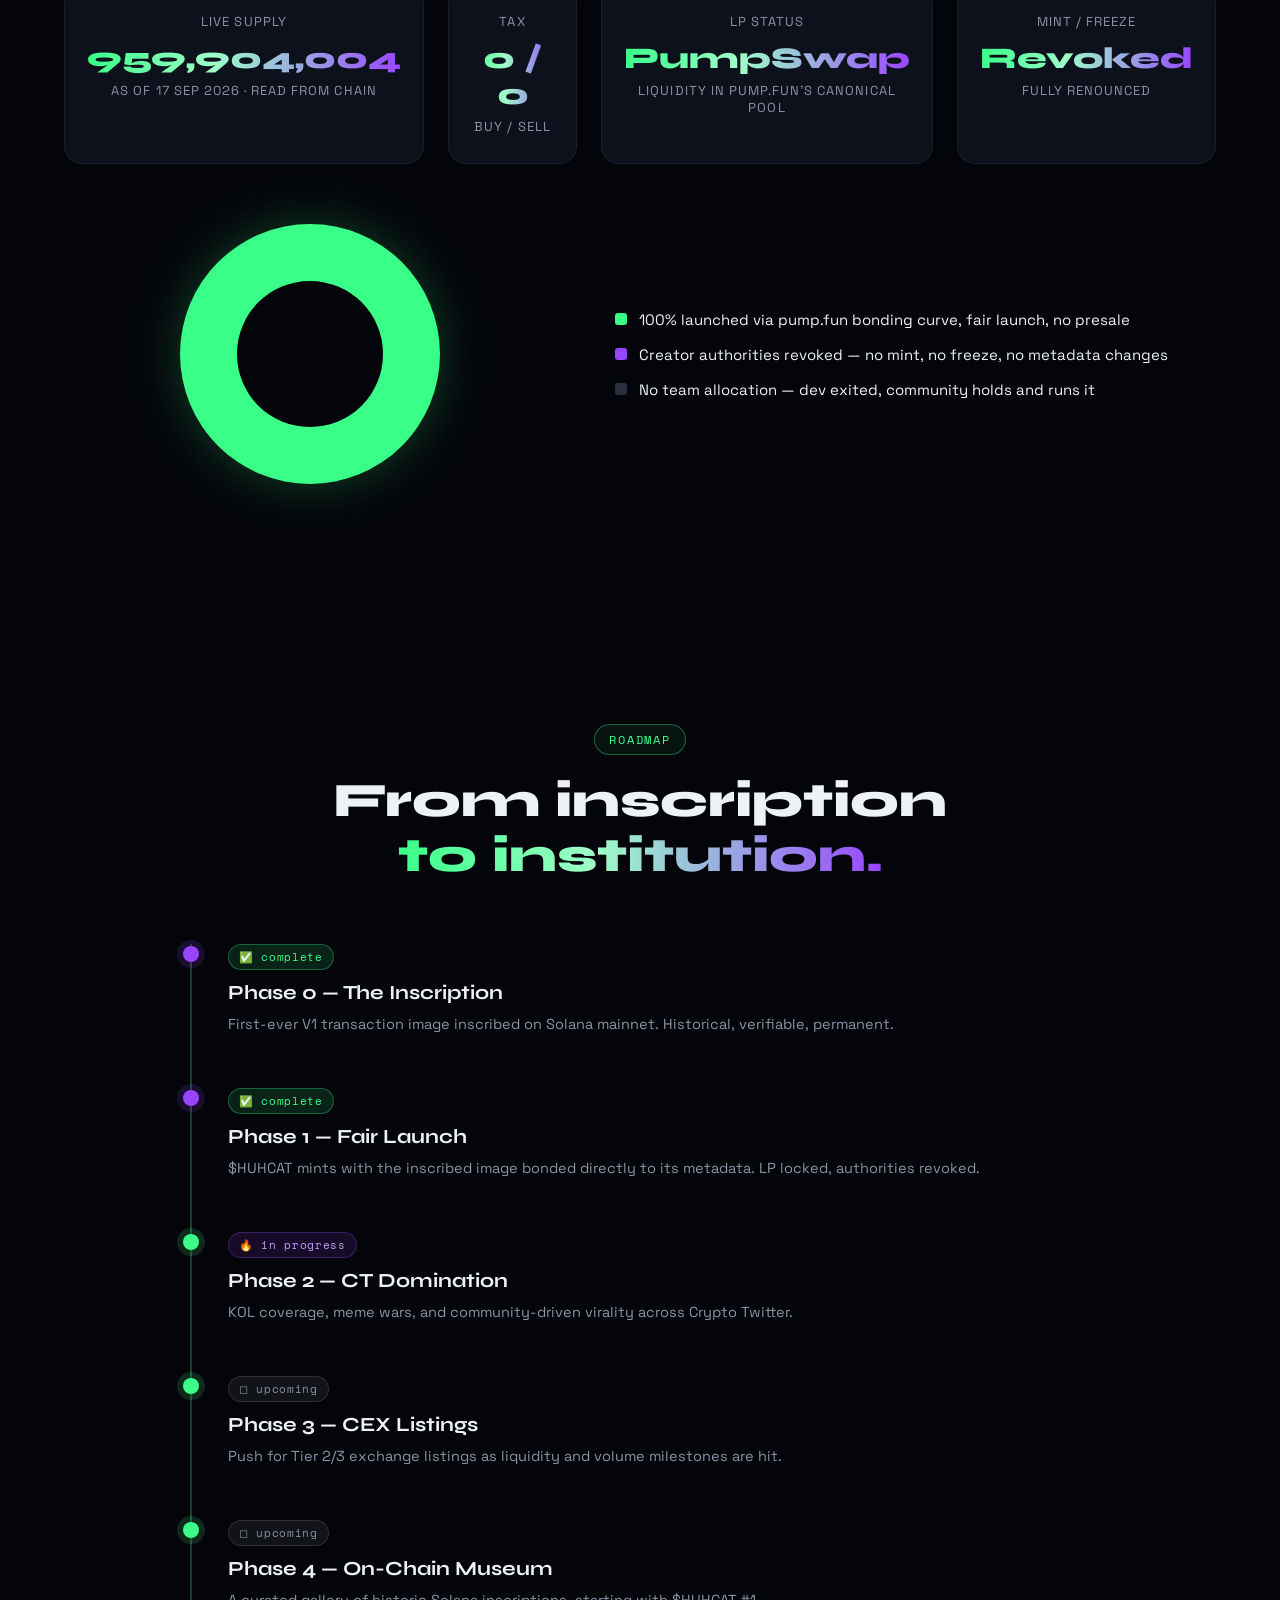
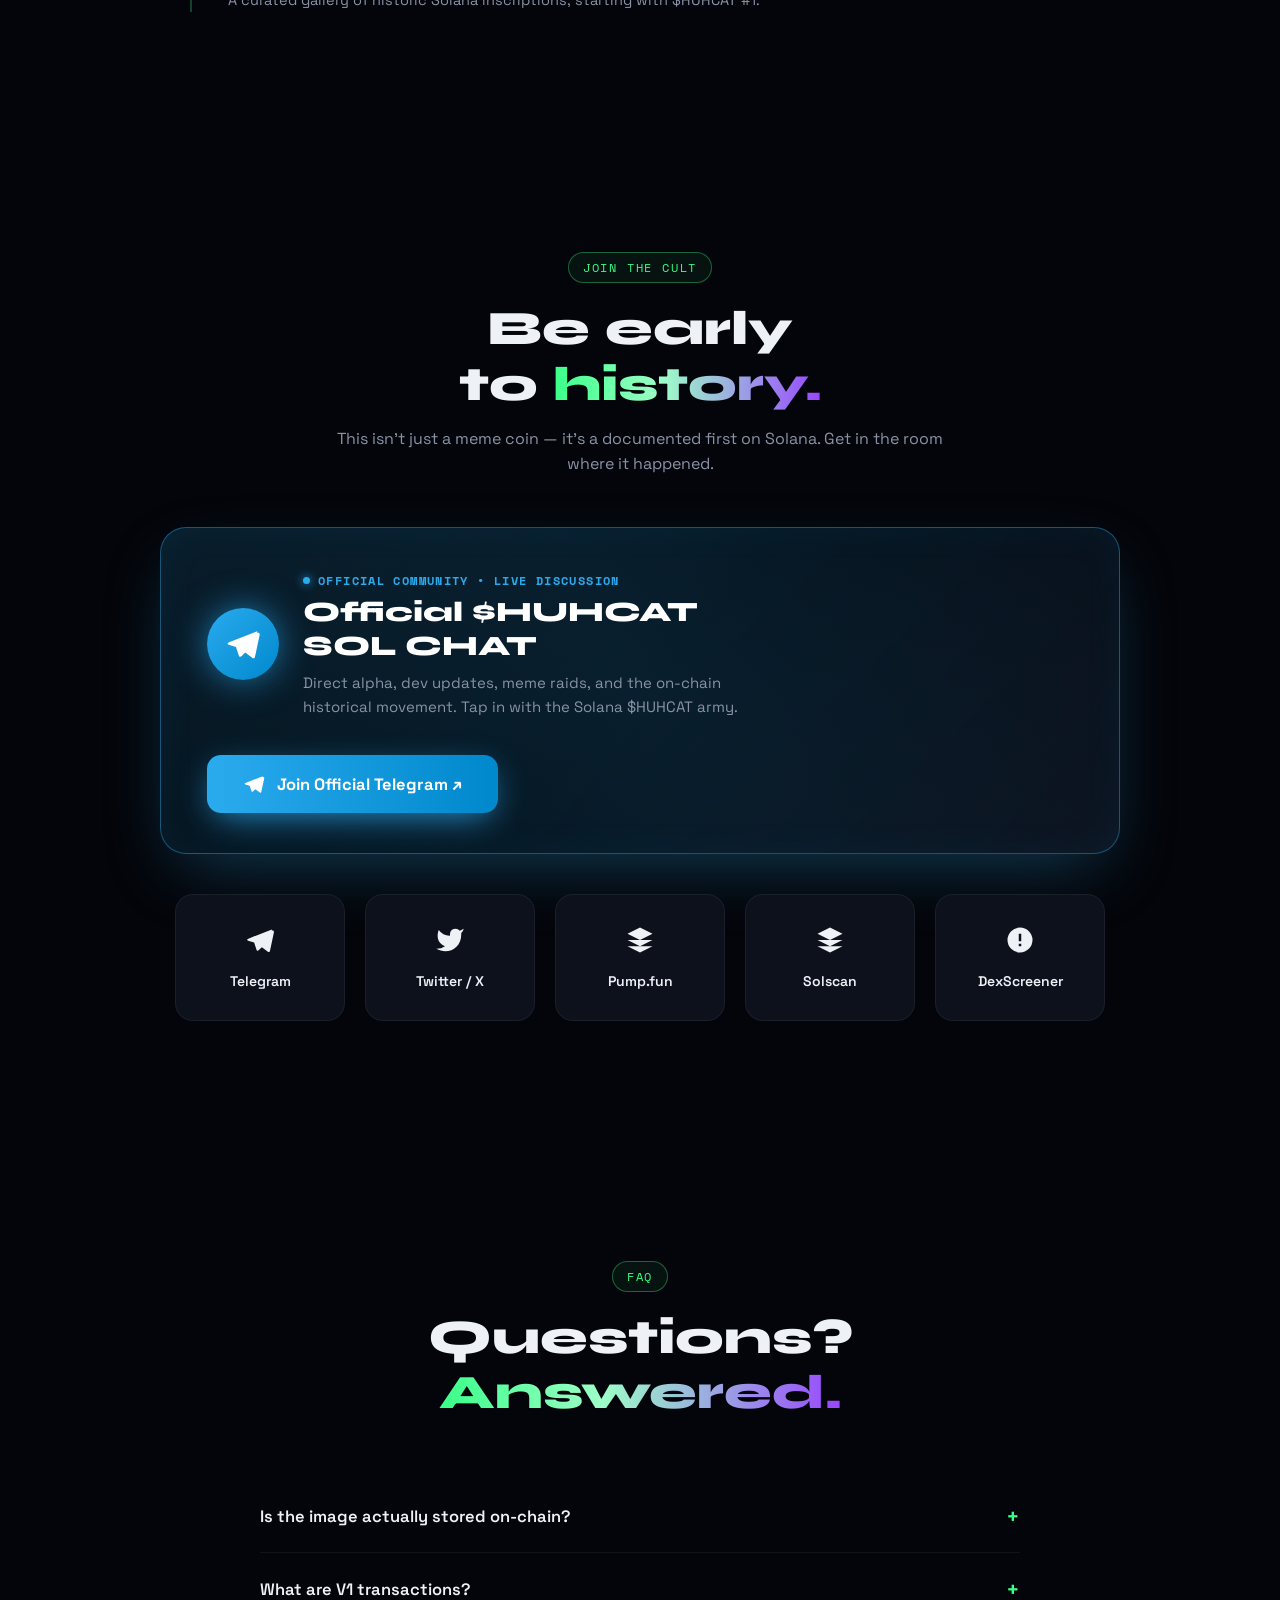
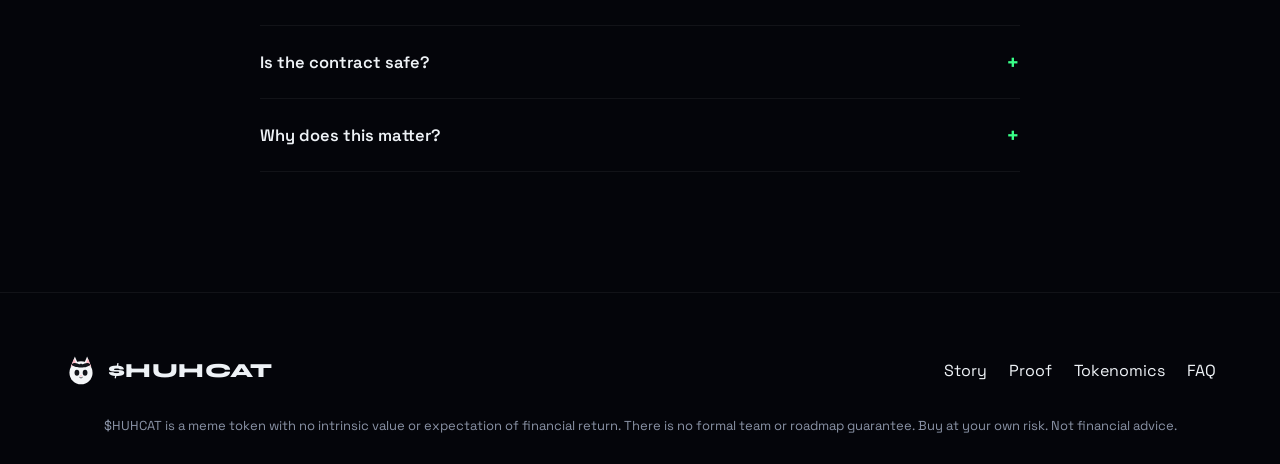
==== commit 6c6fa748: "fix: tokenomics — live supply 959,904,004 (chain), remove fabricated 70/18/12 allocation + 1B supply" ====
--- a/index.html
+++ b/index.html
@@ -494,7 +494,7 @@
   }
   .pie{
     width:260px;height:260px;border-radius:50%;margin:0 auto;
-    background:conic-gradient(var(--green) 0% 70%, var(--purple) 70% 88%, #2a2f3d 88% 100%);
+    background:conic-gradient(var(--green) 0% 100%);
     position:relative;box-shadow:0 0 60px -10px rgba(57,255,136,.35);
   }
   .pie::after{
@@ -1246,9 +1246,9 @@
 
     <div class="tokgrid">
       <div class="tokcard reveal">
-        <div class="lab">Total Supply</div>
-        <div class="val grad-text">1,000,000,000</div>
-        <div class="lab">$HUHCAT</div>
+        <div class="lab">Live Supply</div>
+        <div class="val grad-text">959,904,004</div>
+        <div class="lab">as of 17 Sep 2026 · read from chain</div>
       </div>
       <div class="tokcard reveal">
         <div class="lab">Tax</div>
@@ -1257,8 +1257,8 @@
       </div>
       <div class="tokcard reveal">
         <div class="lab">LP Status</div>
-        <div class="val grad-text">Locked 🔒</div>
-        <div class="lab">Burned Forever</div>
+        <div class="val grad-text">PumpSwap</div>
+        <div class="lab">liquidity in pump.fun's canonical pool</div>
       </div>
       <div class="tokcard reveal">
         <div class="lab">Mint / Freeze</div>
@@ -1270,9 +1270,9 @@
     <div class="split">
       <div class="pie reveal"></div>
       <ul class="legend reveal">
-        <li><i style="background:var(--green)"></i> 70% — Public Liquidity Pool</li>
-        <li><i style="background:var(--purple)"></i> 18% — Community & Airdrops</li>
-        <li><i style="background:#2a2f3d"></i> 12% — Team (Locked 6mo Vesting)</li>
+        <li><i style="background:var(--green)"></i> 100% launched via pump.fun bonding curve, fair launch, no presale</li>
+        <li><i style="background:var(--purple)"></i> Creator authorities revoked — no mint, no freeze, no metadata changes</li>
+        <li><i style="background:#2a2f3d"></i> No team allocation — dev exited, community holds and runs it</li>
       </ul>
     </div>
   </div>
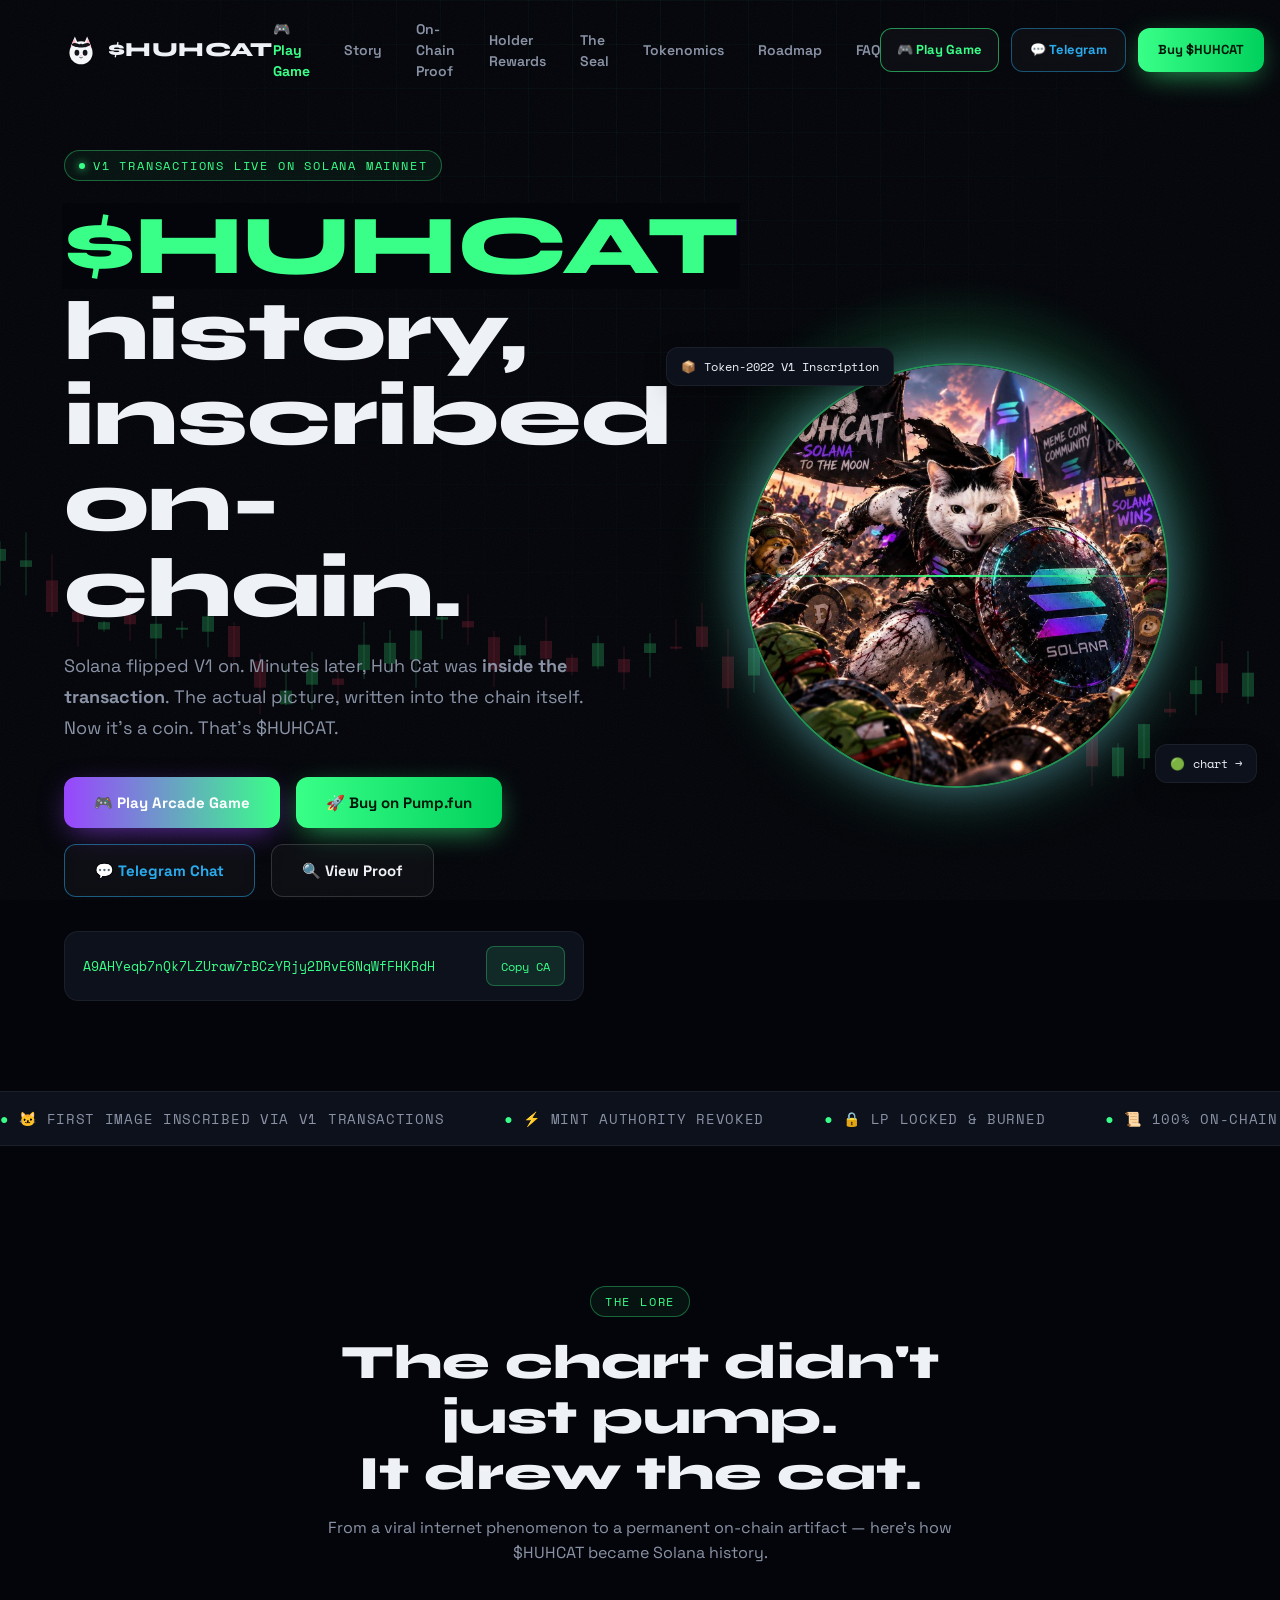
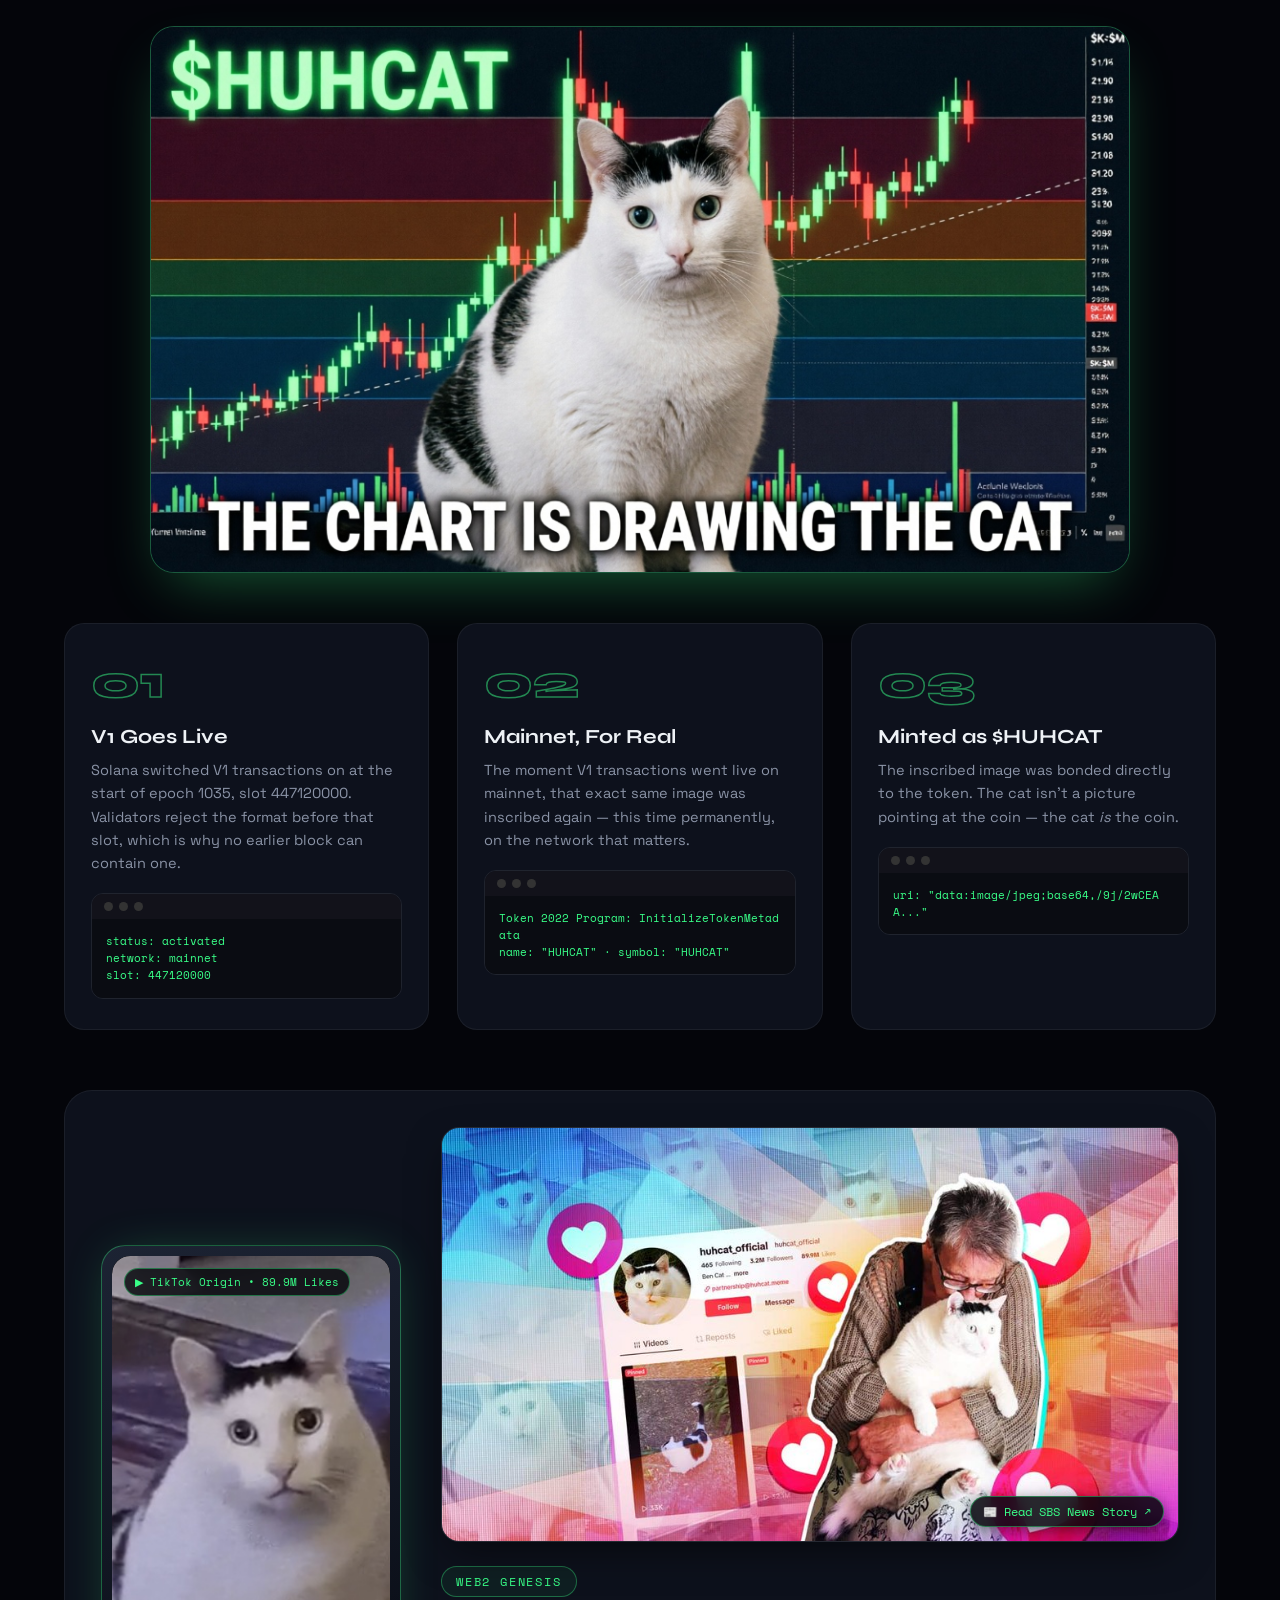
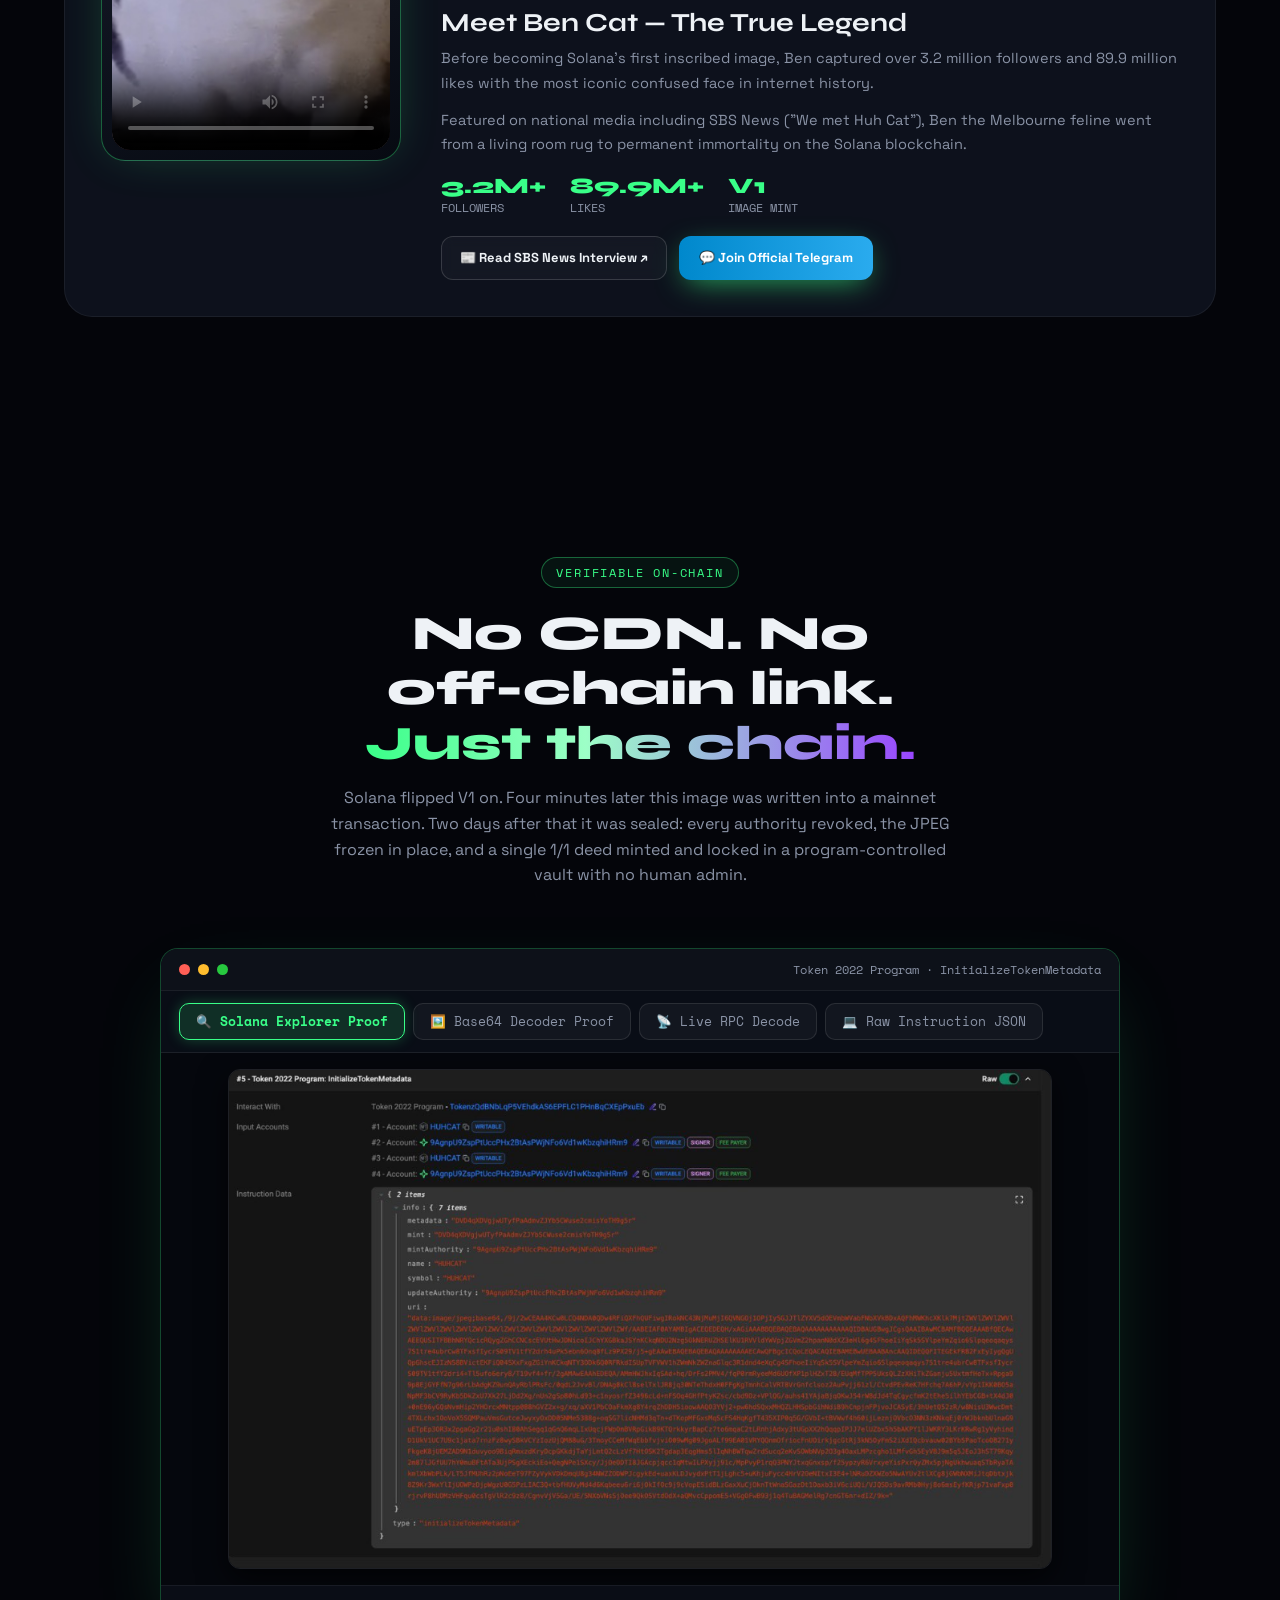
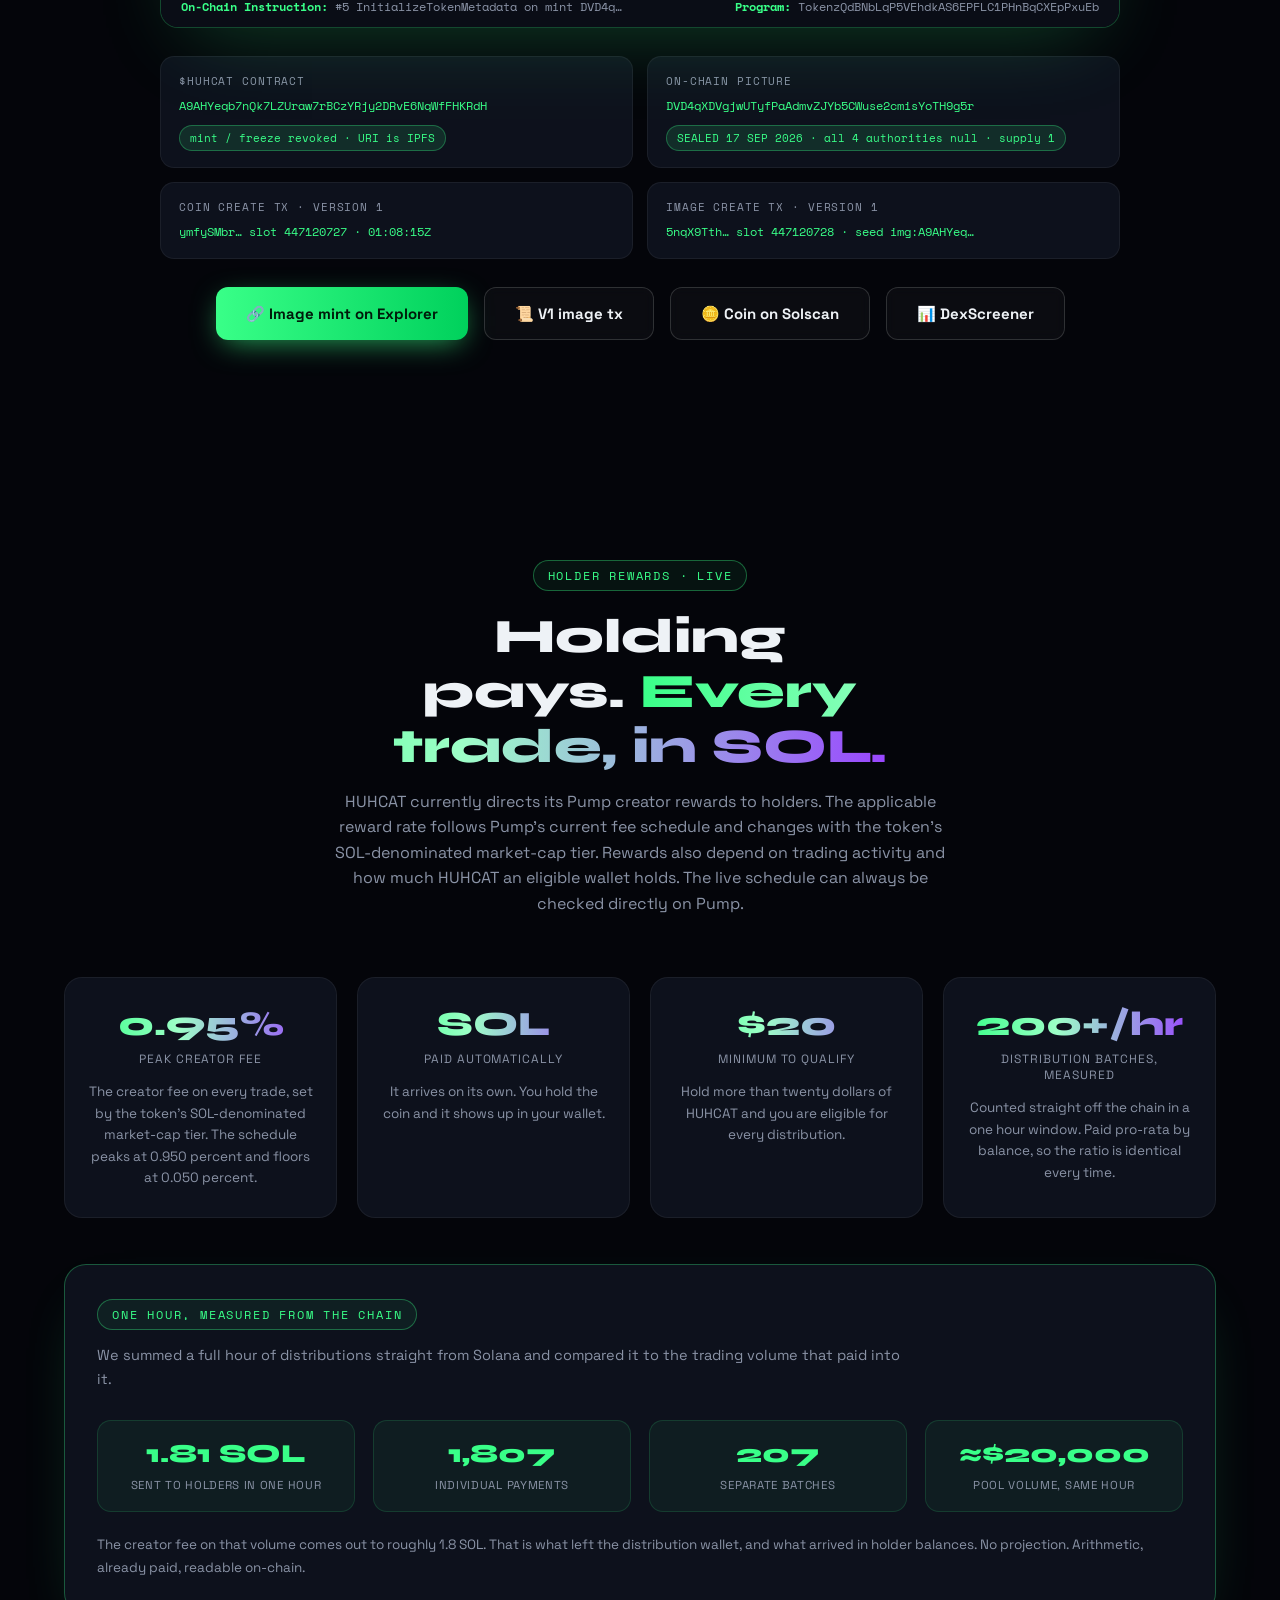
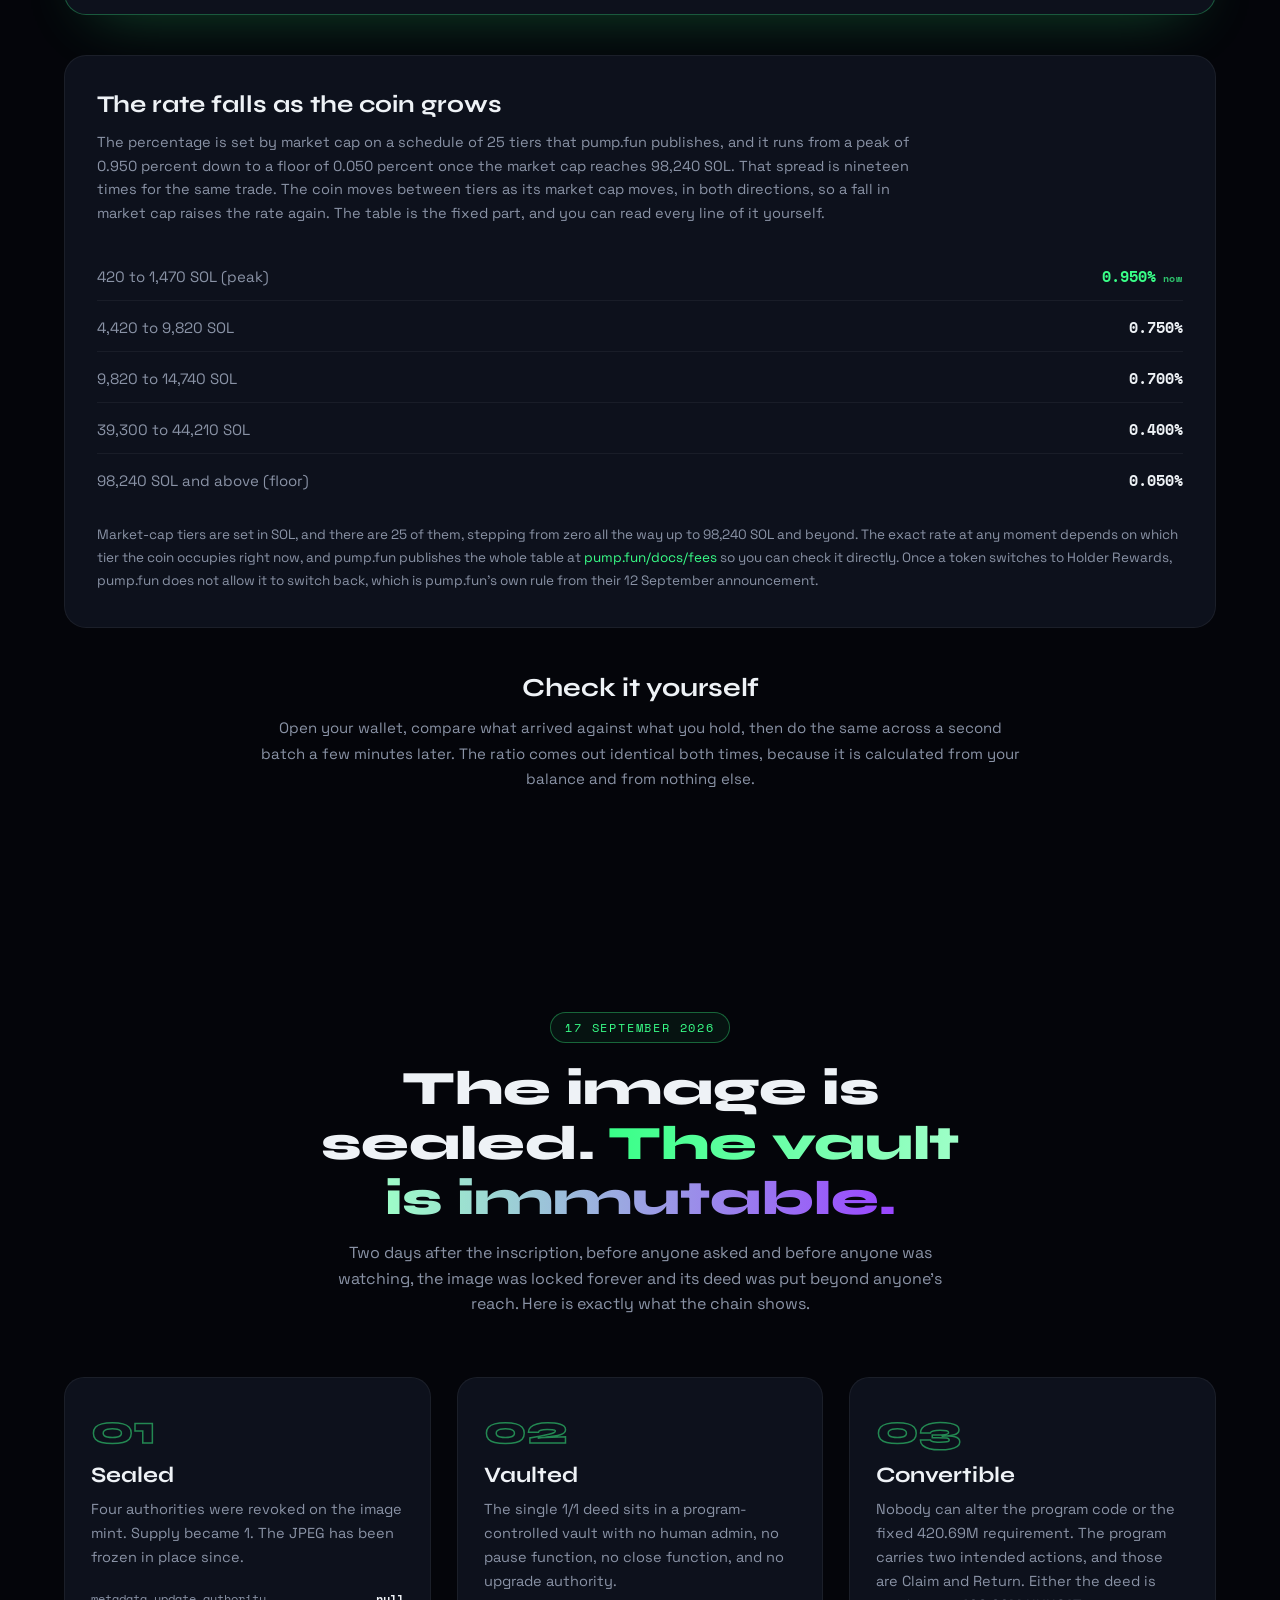
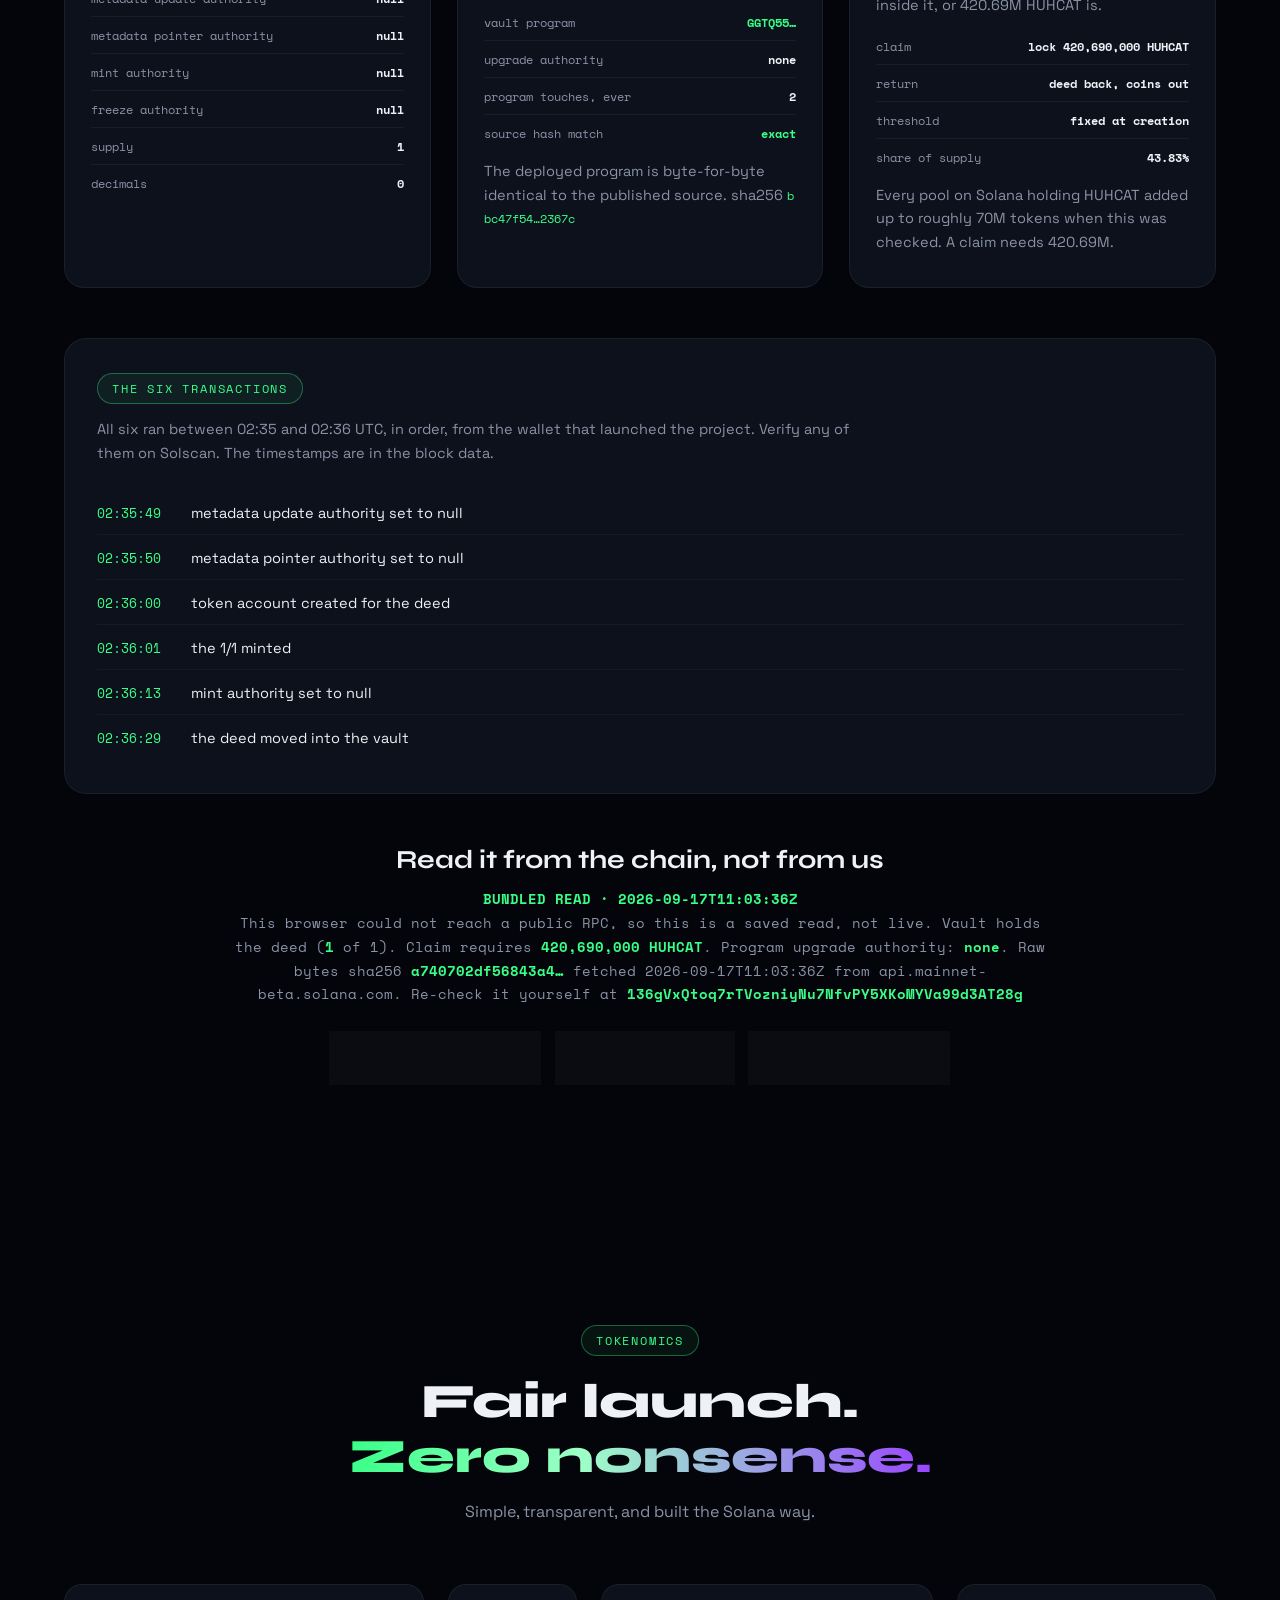
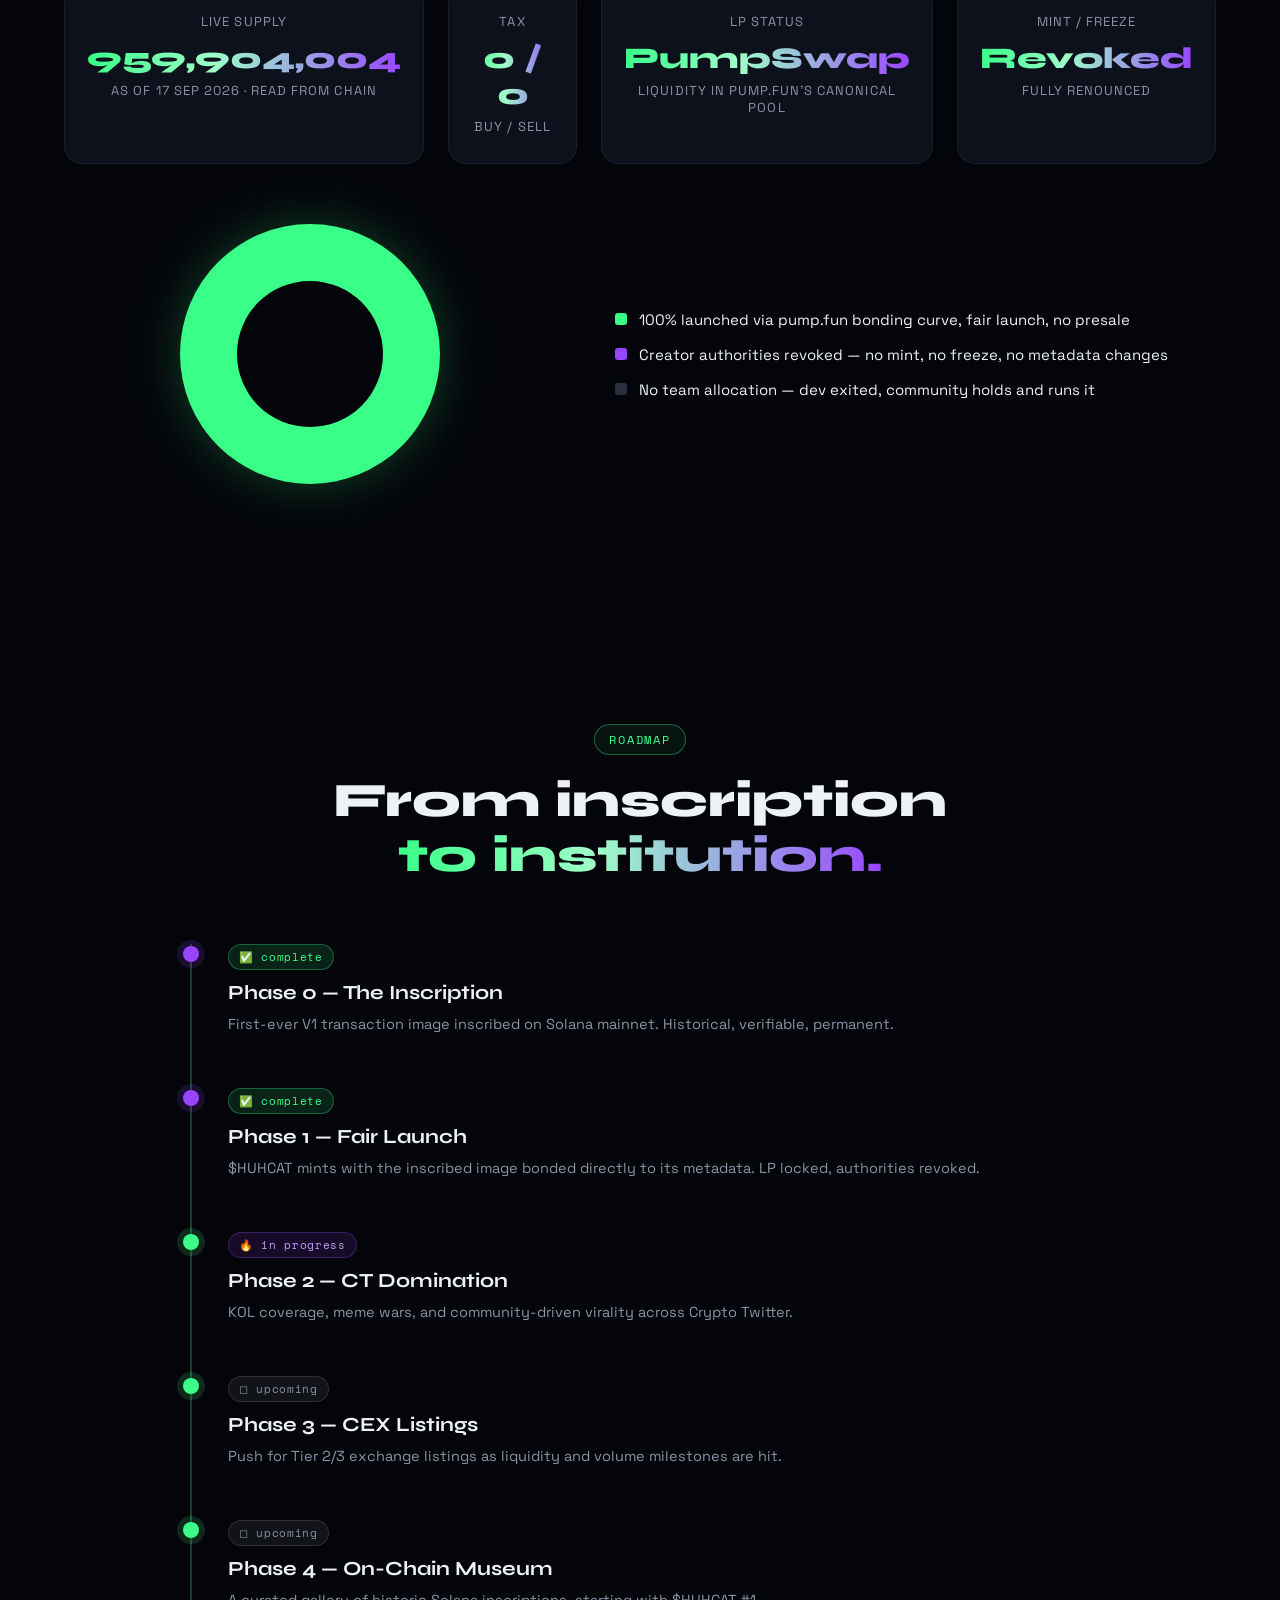
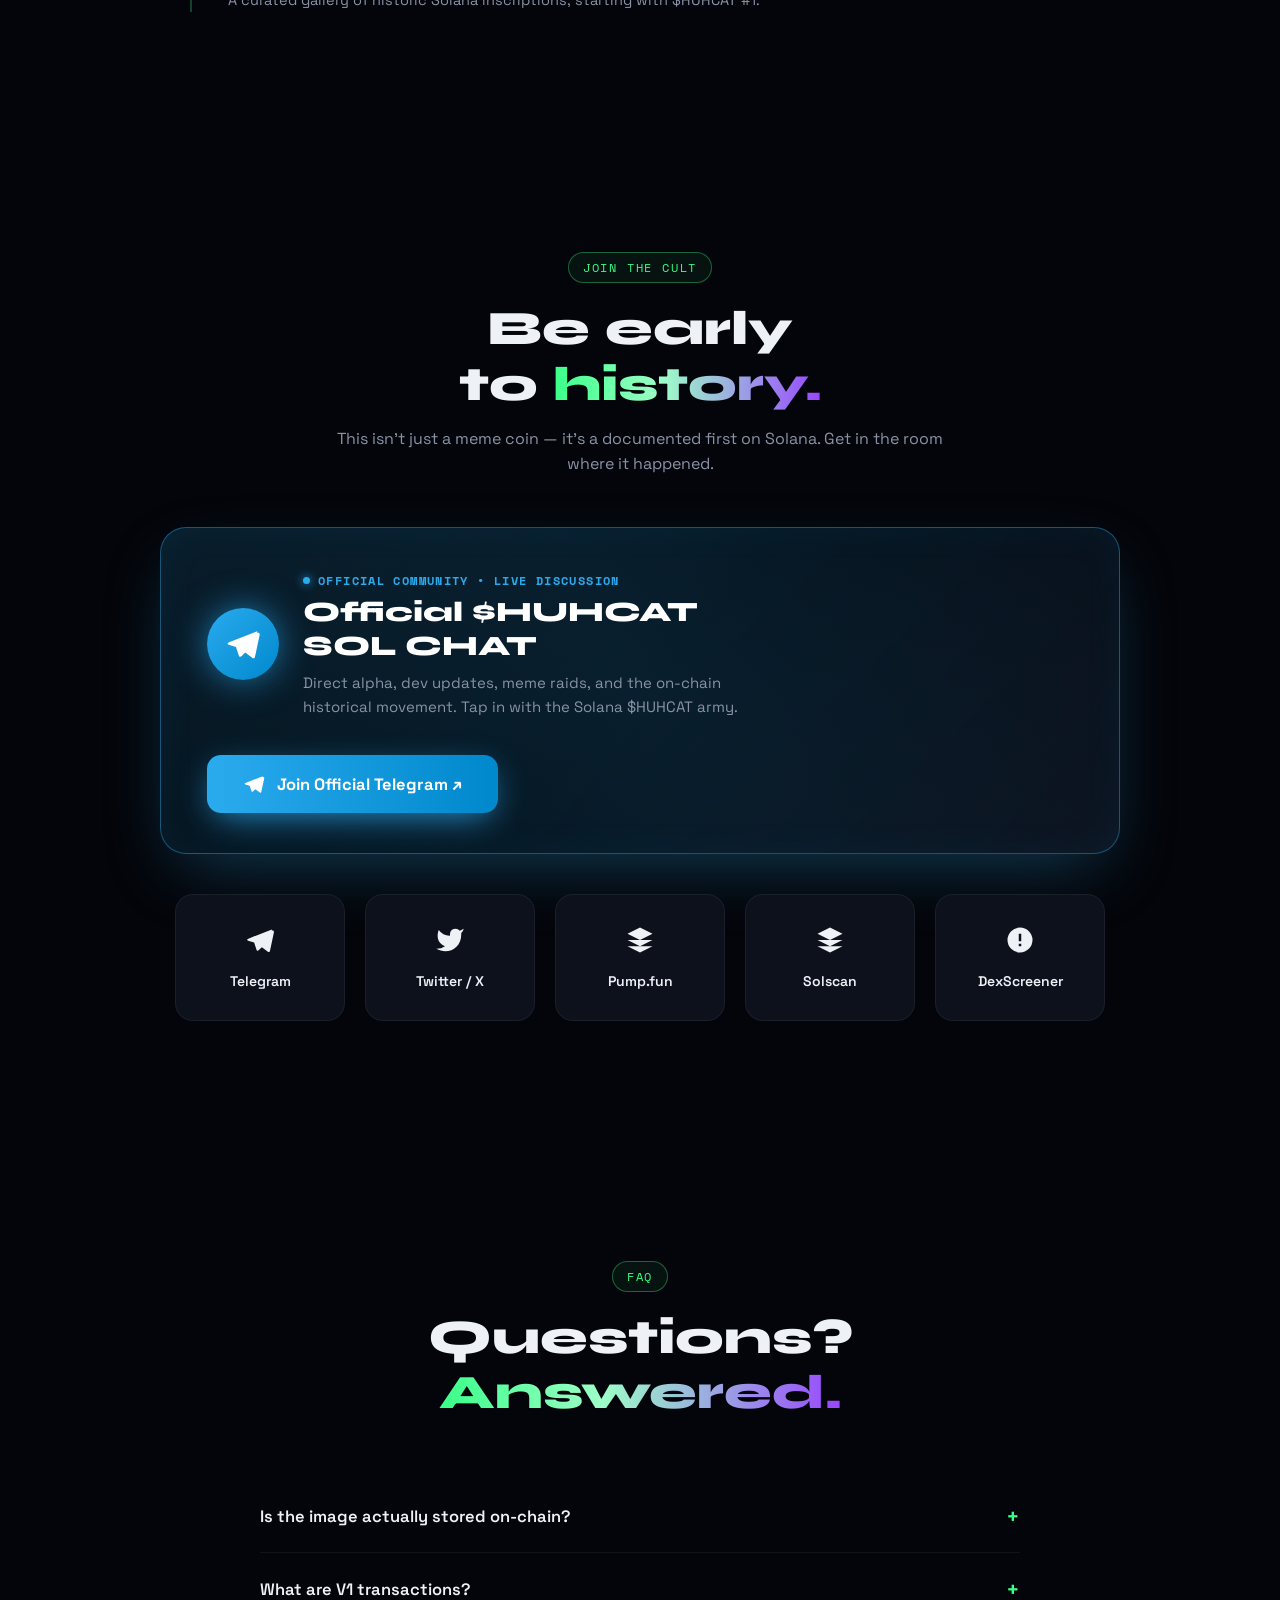
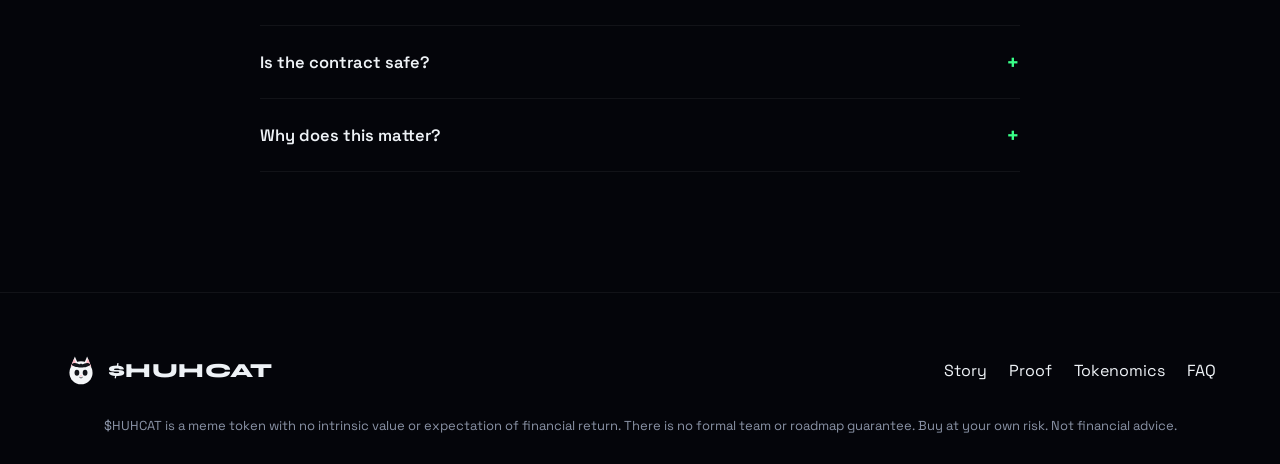
==== commit c50b493d: "fix(share): replace OG image with the real Bender photo Co-authored-by: Cursor <cursoragent@cursor.c" ====
--- a/index.html
+++ b/index.html
@@ -11,7 +11,7 @@
 <meta property="og:url" content="https://jmthomasofficial.github.io/huhcat/">
 <meta property="og:title" content="$HUHCAT — The First Inscribed Image on Solana V1">
 <meta property="og:description" content="Solana flipped V1 on. Minutes later, Huh Cat was inside the transaction. Not a link, not a CDN, the actual picture. Now it's a coin. That's $HUHCAT.">
-<meta property="og:image" content="https://jmthomasofficial.github.io/huhcat/og-image.jpg?v=2">
+<meta property="og:image" content="https://jmthomasofficial.github.io/huhcat/og-image.jpg?v=3">
 <meta property="og:image:width" content="1200">
 <meta property="og:image:height" content="630">
 
@@ -20,7 +20,7 @@
 <meta name="twitter:url" content="https://jmthomasofficial.github.io/huhcat/">
 <meta name="twitter:title" content="$HUHCAT — The First Inscribed Image on Solana V1">
 <meta name="twitter:description" content="Solana flipped V1 on. Minutes later, Huh Cat was inside the transaction. Not a link, not a CDN, the actual picture. Now it's a coin. That's $HUHCAT.">
-<meta name="twitter:image" content="https://jmthomasofficial.github.io/huhcat/og-image.jpg?v=2">
+<meta name="twitter:image" content="https://jmthomasofficial.github.io/huhcat/og-image.jpg?v=3">
 
 <!-- Favicon -->
 <link rel="icon" type="image/jpeg" href="huhcat.jpg">
